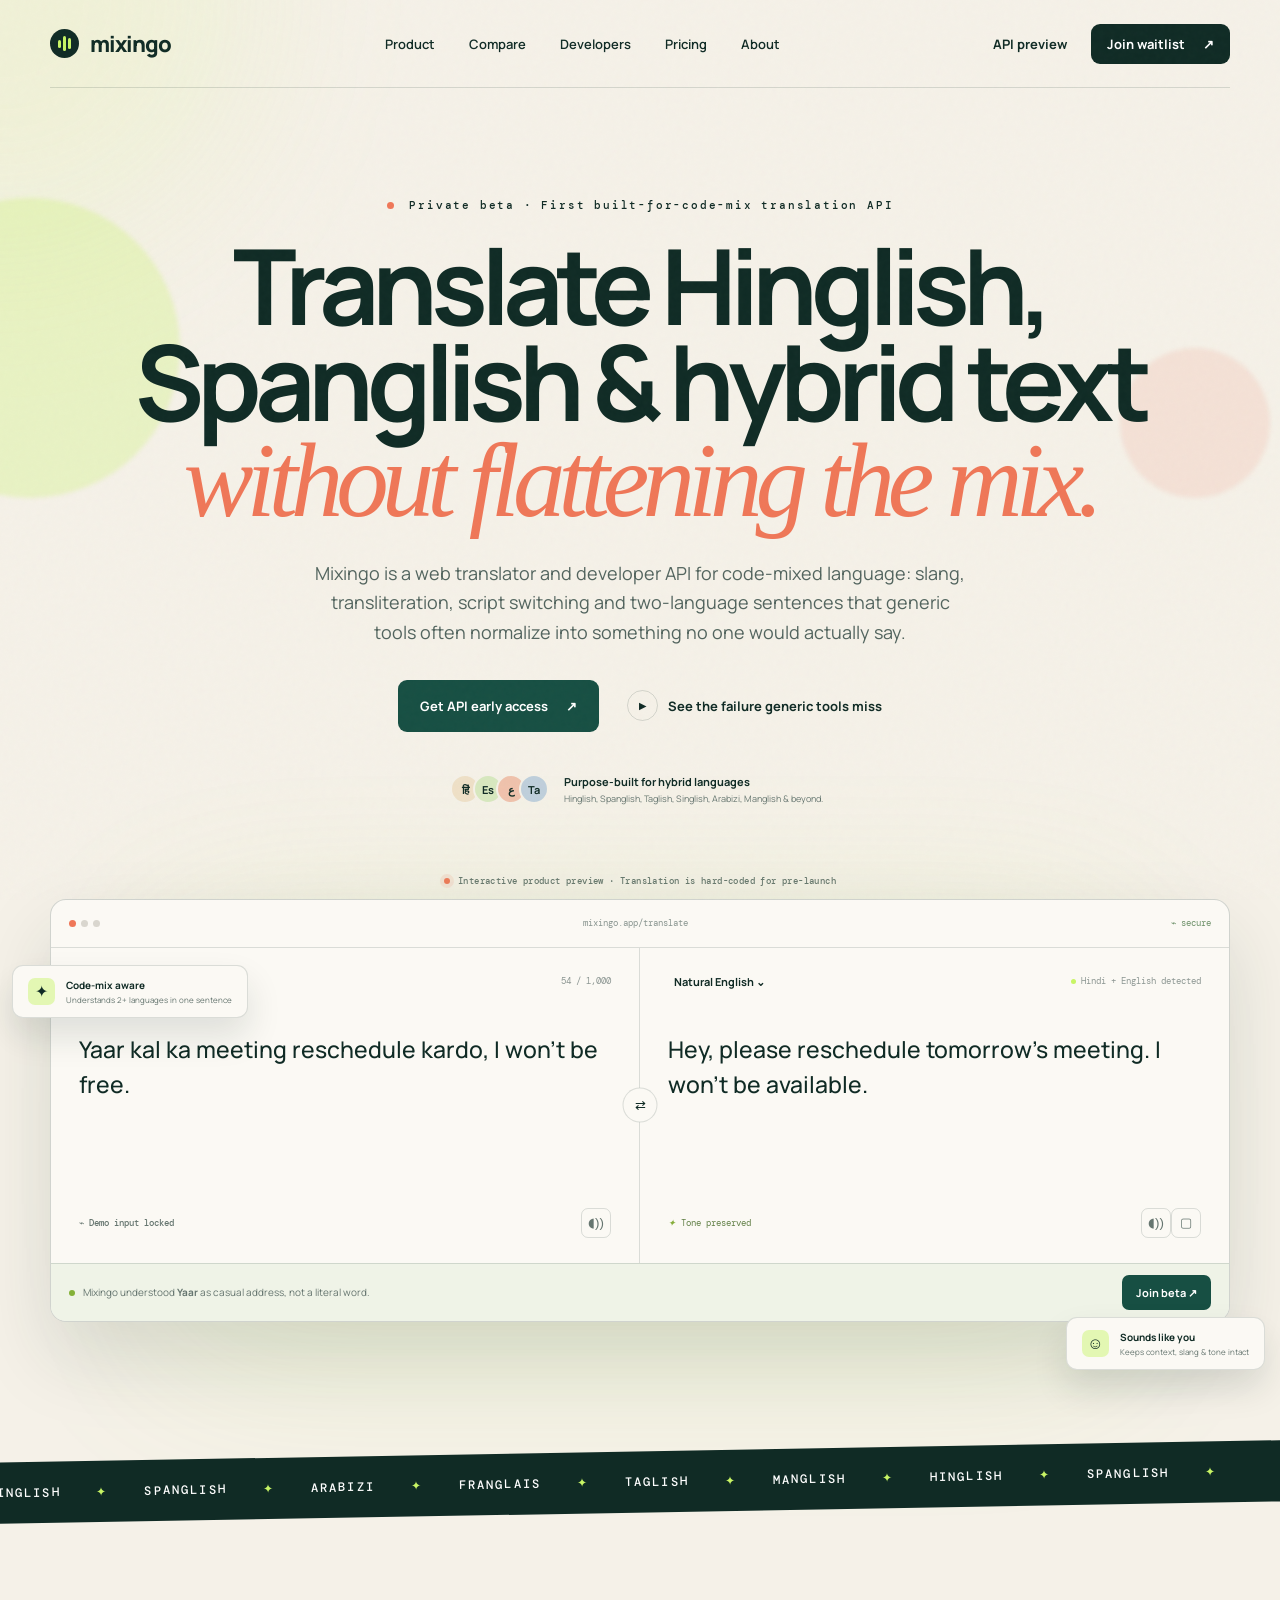
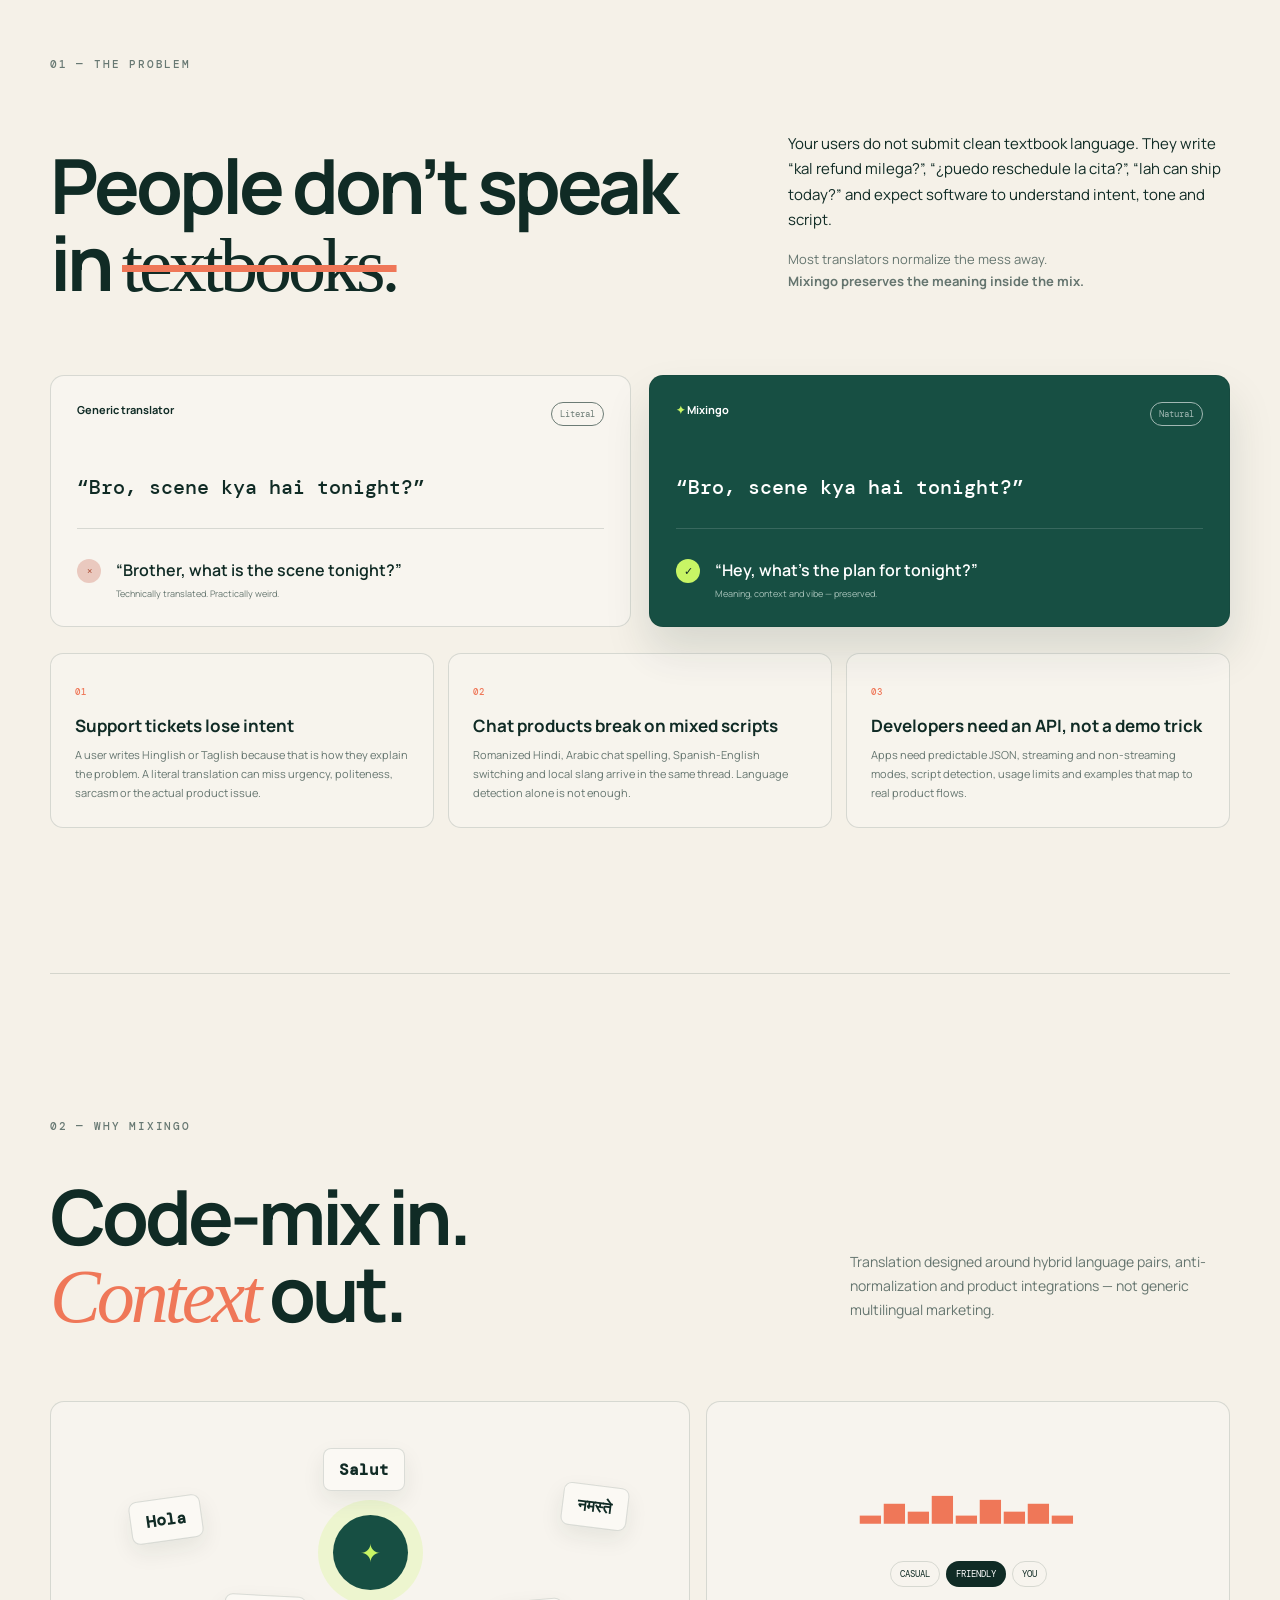
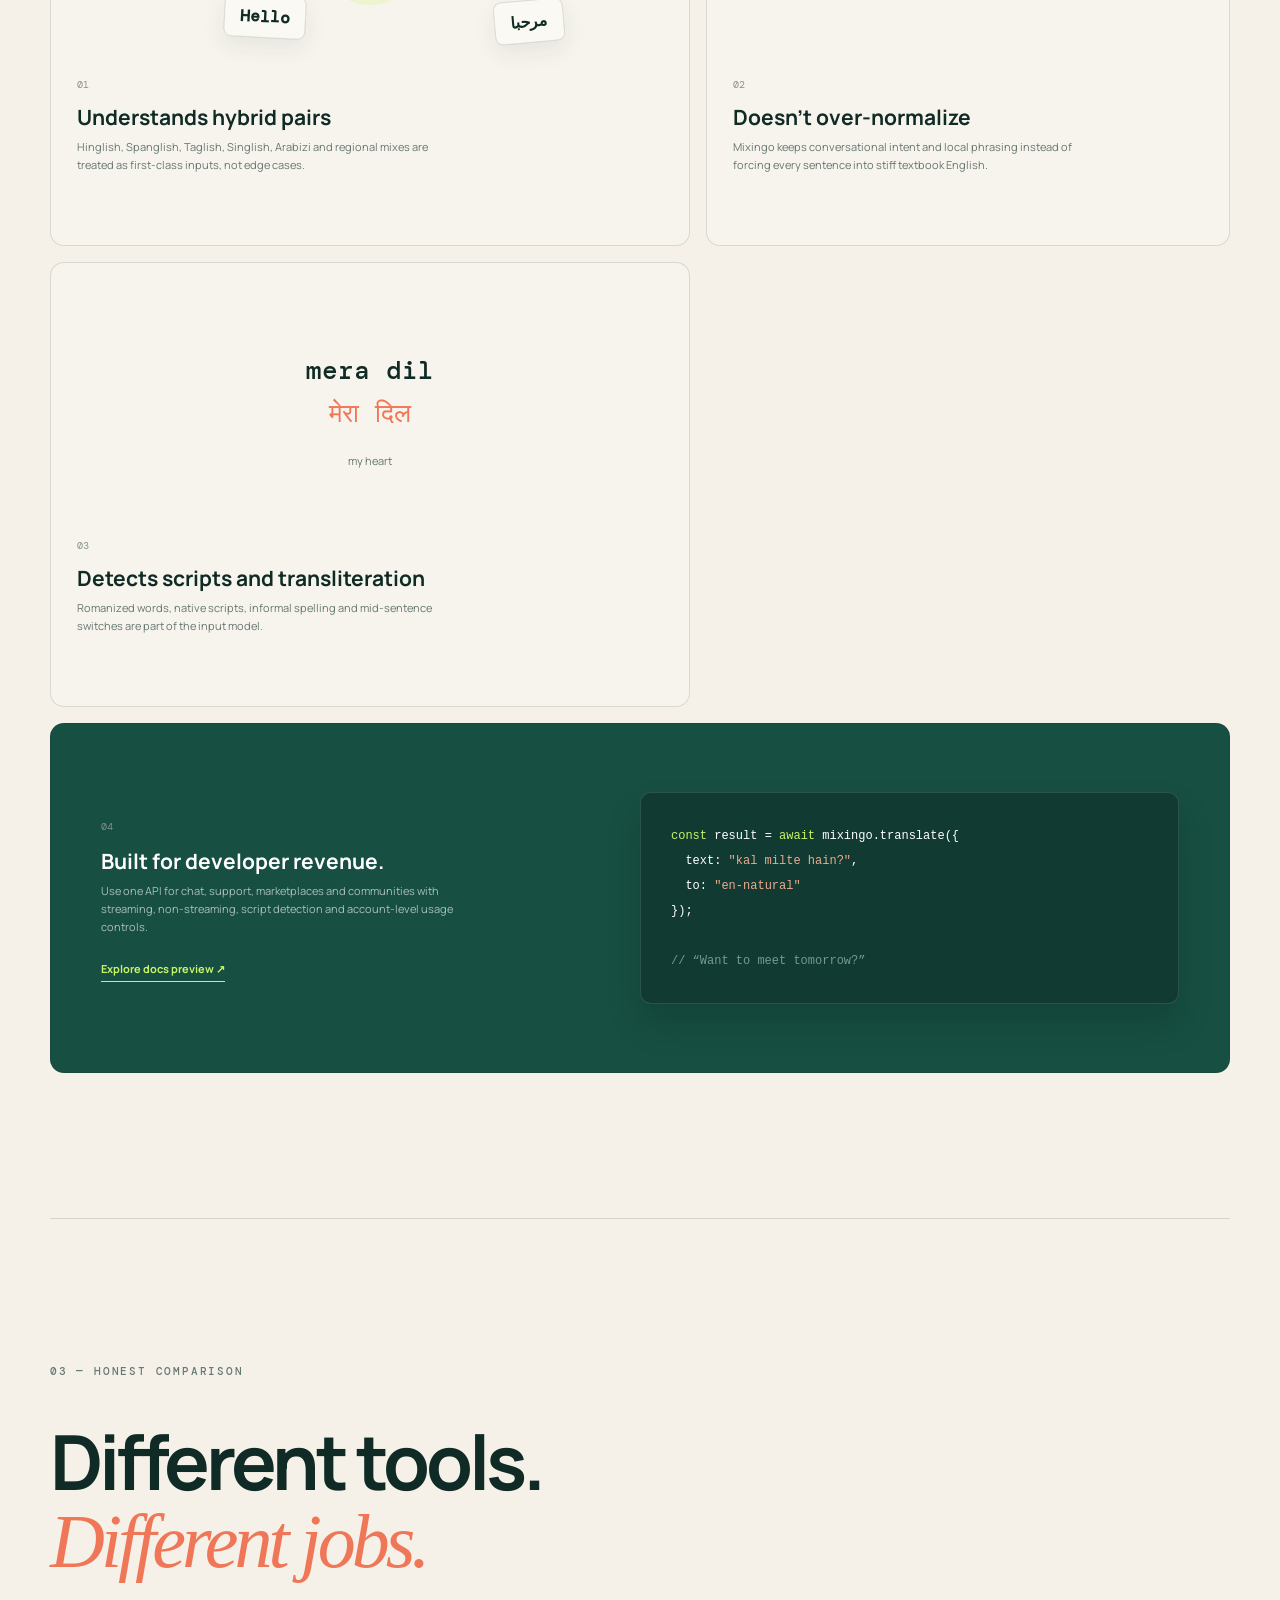
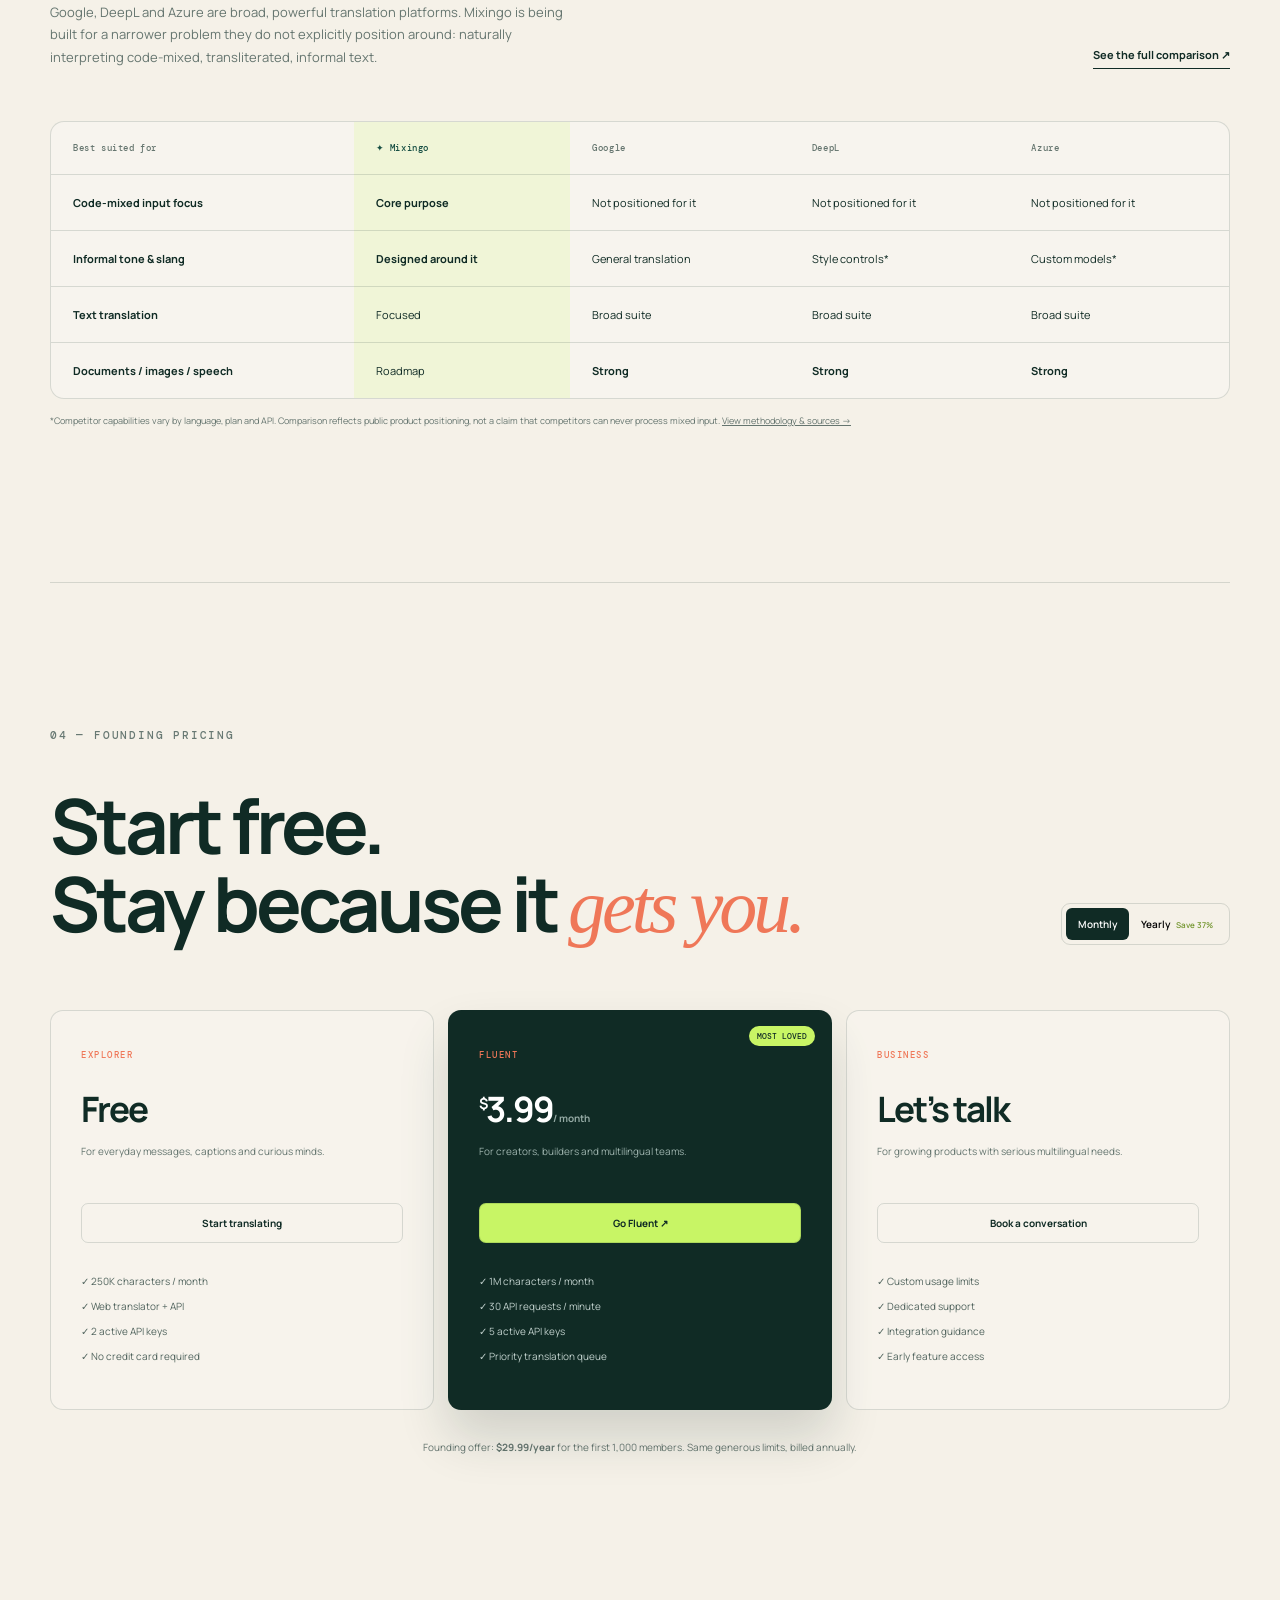
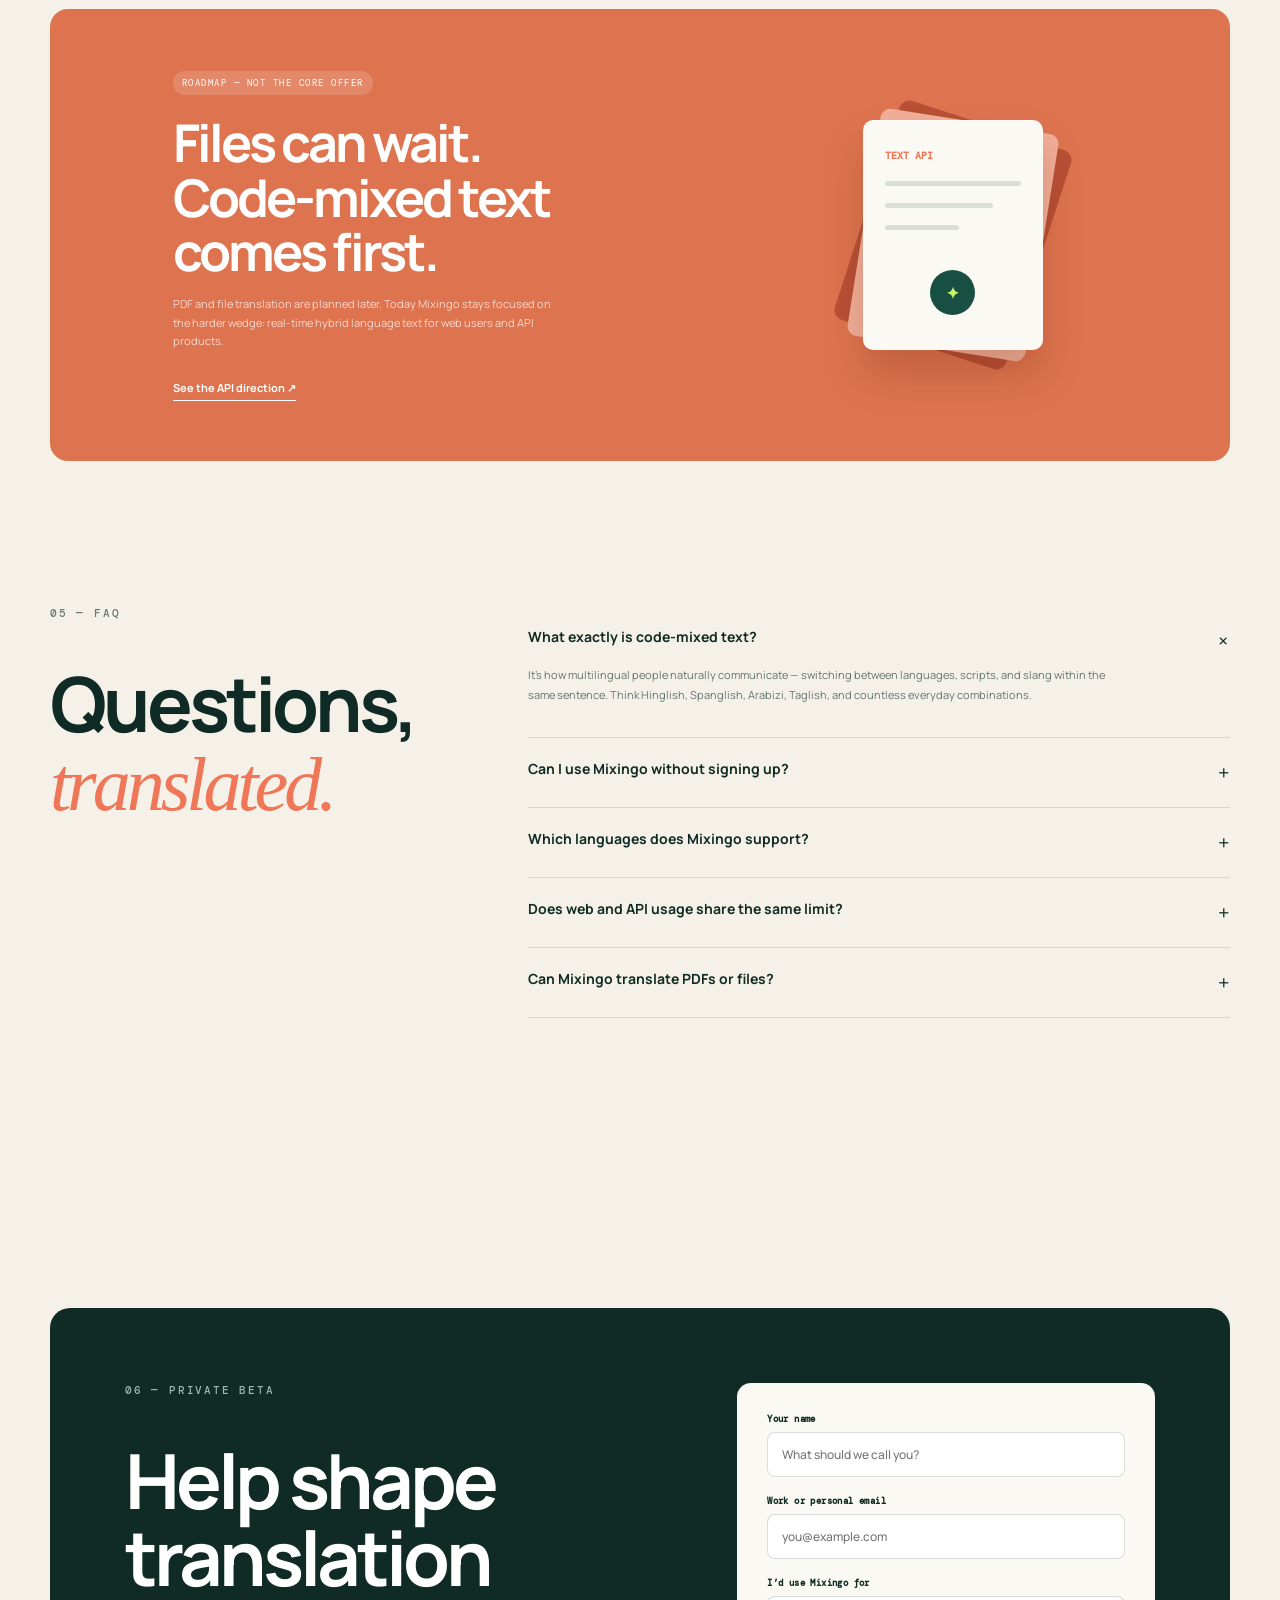
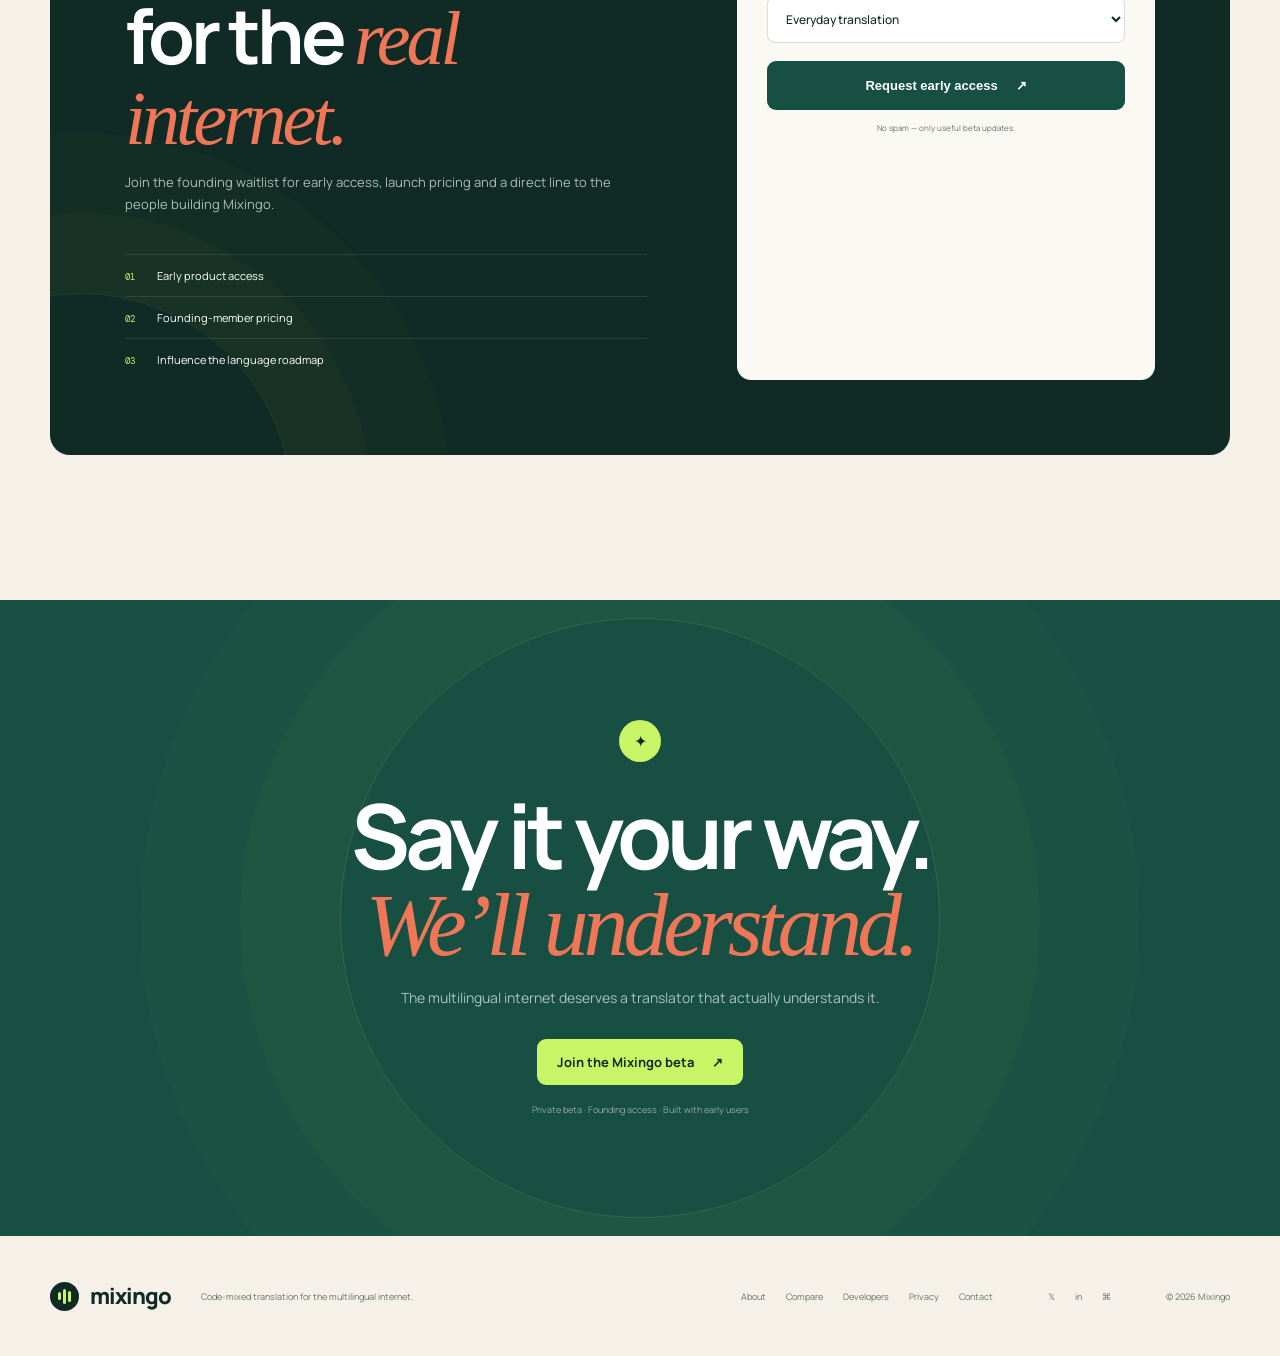
==== index.html @ bfab4e80 "feat: mobile responsive overhaul, working waitlist form with rich metadata collection" ====
<!doctype html>
<html lang="en">

<head>
  <meta charset="UTF-8" />
  <meta name="viewport" content="width=device-width, initial-scale=1.0" />
  <meta name="description"
    content="Mixingo is a code-mixed translation API and web translator for Hinglish, Spanglish, Taglish, Arabizi, Singlish and other hybrid language text." />
  <title>Mixingo — Code-mixed translation API for hybrid languages</title>
  <link rel="preconnect" href="https://fonts.googleapis.com">
  <link rel="preconnect" href="https://fonts.gstatic.com" crossorigin>
  <link
    href="https://fonts.googleapis.com/css2?family=DM+Mono:wght@400;500&family=Manrope:wght@400;500;600;700;800&display=swap"
    rel="stylesheet">
  <link rel="stylesheet" href="/src/style.css" />
</head>

<body>
  <div class="noise"></div>
  <div class="cursor-glow"></div>
  <nav class="nav shell">
    <a class="brand" href="#"><span class="brand-mark"><i></i><i></i><i></i></span>mixingo</a>
    <div class="nav-links" id="navLinks"><a href="#product">Product</a><a href="compare.html">Compare</a><a
        href="developers.html">Developers</a><a href="#pricing">Pricing</a><a href="about.html">About</a></div>
    <div class="nav-actions"><a class="text-link" href="developers.html">API preview</a><a class="button small"
        href="#waitlist">Join waitlist <span>↗</span></a></div>
    <button class="menu" aria-label="Open navigation" aria-expanded="false"
      aria-controls="mobileNav"><span></span><span></span></button>
    <div class="mobile-nav" id="mobileNav"><a href="#product">Product</a><a href="compare.html">Compare</a><a
        href="developers.html">Developers</a><a href="#pricing">Pricing</a><a href="about.html">About</a><a
        href="privacy.html">Privacy</a><a class="button" href="#waitlist">Join the waitlist ↗</a></div>
  </nav>

  <main>
    <section class="hero shell">
      <div class="orb orb-one"></div>
      <div class="orb orb-two"></div>
      <div class="eyebrow reveal"><span></span> Private beta · First built-for-code-mix translation API</div>
      <h1 class="reveal delay-1">Translate Hinglish, Spanglish & hybrid text<br><em>without flattening the mix.</em>
      </h1>
      <p class="hero-copy reveal delay-2">Mixingo is a web translator and developer API for code-mixed language: slang,
        transliteration, script switching and two-language sentences that generic tools often normalize into something
        no one would actually say.</p>
      <div class="hero-actions reveal delay-3"><a class="button primary" href="#waitlist">Get API early access
          <span>↗</span></a><a class="watch" href="#product"><b>▶</b> See the failure generic tools miss</a></div>
      <div class="proof reveal delay-3">
        <div class="avatars"><span>हिं</span><span>Es</span><span>ع</span><span>Ta</span></div>
        <div><strong>Purpose-built for hybrid languages</strong><small>Hinglish, Spanglish, Taglish, Singlish, Arabizi,
            Manglish & beyond.</small></div>
      </div>
    </section>

    <section class="demo-wrap shell" id="demo">
      <div class="demo-glow"></div>
      <div class="demo-status"><span></span> Interactive product preview · Translation is hard-coded for pre-launch
      </div>
      <div class="translator-card reveal">
        <div class="window-bar">
          <div class="dots"><i></i><i></i><i></i></div><span>mixingo.app/translate</span>
          <div class="secure">⌁ secure</div>
        </div>
        <div class="translator">
          <div class="input-panel">
            <div class="select-row"><button>Auto-detect <span>⌄</span></button><span class="char-count">54 /
                1,000</span></div>
            <textarea id="source" maxlength="1000" spellcheck="false" readonly
              aria-label="Demo source text">Yaar kal ka meeting reschedule kardo, I won't be free.</textarea>
            <div class="input-foot"><span class="demo-lock">⌁ Demo input locked</span><button class="icon-btn"
                aria-label="Listen to demo" disabled>◖))</button></div>
          </div>
          <button class="swap" aria-label="Language direction shown for demo" disabled>⇄</button>
          <div class="output-panel">
            <div class="select-row"><button>Natural English <span>⌄</span></button><span class="detected"><i></i> Hindi
                + English detected</span></div>
            <div class="result" id="result">Hey, please reschedule tomorrow’s meeting. I won’t be available.</div>
            <div class="output-foot"><span><i class="spark">✦</i> Tone preserved</span>
              <div><button class="icon-btn">◖))</button><button class="icon-btn" id="copy">▢</button></div>
            </div>
          </div>
        </div>
        <div class="demo-footer"><span><i></i> Mixingo understood <b>Yaar</b> as casual address, not a literal
            word.</span><a href="#waitlist" class="demo-join">Join beta <span>↗</span></a></div>
      </div>
      <div class="floating-note note-one"><span>✦</span>
        <div><b>Code-mix aware</b><small>Understands 2+ languages in one sentence</small></div>
      </div>
      <div class="floating-note note-two"><span>☺</span>
        <div><b>Sounds like you</b><small>Keeps context, slang & tone intact</small></div>
      </div>
    </section>

    <section class="marquee">
      <div>HINGLISH <span>✦</span> SPANGLISH <span>✦</span> ARABIZI <span>✦</span> FRANGLAIS <span>✦</span> TAGLISH
        <span>✦</span> MANGLISH <span>✦</span> HINGLISH <span>✦</span> SPANGLISH <span>✦</span>
      </div>
    </section>

    <section class="problem shell" id="product">
      <div class="section-label">01 — THE PROBLEM</div>
      <div class="problem-grid">
        <h2>People don’t speak<br>in <span>textbooks.</span></h2>
        <div>
          <p>Your users do not submit clean textbook language. They write “kal refund milega?”, “¿puedo reschedule la
            cita?”, “lah can ship today?” and expect software to understand intent, tone and script.</p>
          <p class="muted">Most translators normalize the mess away.<br><strong>Mixingo preserves the meaning inside the
              mix.</strong></p>
        </div>
      </div>
      <div class="compare-grid">
        <article class="compare old">
          <div class="compare-head"><span>Generic translator</span><i>Literal</i></div>
          <p class="prompt">“Bro, scene kya hai tonight?”</p>
          <div class="bad-output"><span>×</span>
            <p>“Brother, what is the scene tonight?”<small>Technically translated. Practically weird.</small></p>
          </div>
        </article>
        <article class="compare new">
          <div class="compare-head"><span><b>✦</b> Mixingo</span><i>Natural</i></div>
          <p class="prompt">“Bro, scene kya hai tonight?”</p>
          <div class="good-output"><span>✓</span>
            <p>“Hey, what’s the plan for tonight?”<small>Meaning, context and vibe — preserved.</small></p>
          </div>
        </article>
      </div>
      <div class="pain-grid">
        <article><span>01</span>
          <h3>Support tickets lose intent</h3>
          <p>A user writes Hinglish or Taglish because that is how they explain the problem. A literal translation can
            miss urgency, politeness, sarcasm or the actual product issue.</p>
        </article>
        <article><span>02</span>
          <h3>Chat products break on mixed scripts</h3>
          <p>Romanized Hindi, Arabic chat spelling, Spanish-English switching and local slang arrive in the same thread.
            Language detection alone is not enough.</p>
        </article>
        <article><span>03</span>
          <h3>Developers need an API, not a demo trick</h3>
          <p>Apps need predictable JSON, streaming and non-streaming modes, script detection, usage limits and examples
            that map to real product flows.</p>
        </article>
      </div>
    </section>

    <section class="features shell">
      <div class="section-label">02 — WHY MIXINGO</div>
      <div class="section-title">
        <h2>Code-mix in.<br><em>Context</em> out.</h2>
        <p>Translation designed around hybrid language pairs, anti-normalization and product integrations — not generic
          multilingual marketing.</p>
      </div>
      <div class="feature-grid">
        <article class="feature feature-large">
          <div class="feature-visual language-cloud">
            <span>Hola</span><span>नमस्ते</span><span>Hello</span><span>مرحبا</span><span>Salut</span>
            <div>✦</div>
          </div><span class="num">01</span>
          <h3>Understands hybrid pairs</h3>
          <p>Hinglish, Spanglish, Taglish, Singlish, Arabizi and regional mixes are treated as first-class inputs, not
            edge cases.</p>
        </article>
        <article class="feature">
          <div class="feature-visual tone">
            <div class="wave">▂▅▃▇▂▆▃▅▂</div><span>CASUAL</span><span>FRIENDLY</span><span>YOU</span>
          </div><span class="num">02</span>
          <h3>Doesn’t over-normalize</h3>
          <p>Mixingo keeps conversational intent and local phrasing instead of forcing every sentence into stiff
            textbook English.</p>
        </article>
        <article class="feature">
          <div class="feature-visual script">
            <div>mera dil<br><span>मेरा दिल</span><br><b>my heart</b></div>
          </div><span class="num">03</span>
          <h3>Detects scripts and transliteration</h3>
          <p>Romanized words, native scripts, informal spelling and mid-sentence switches are part of the input model.
          </p>
        </article>
        <article class="feature feature-wide" id="developers">
          <div><span class="num">04</span>
            <h3>Built for developer revenue.</h3>
            <p>Use one API for chat, support, marketplaces and communities with streaming, non-streaming, script
              detection and account-level usage controls.</p><a href="developers.html">Explore docs preview
              <span>↗</span></a>
          </div>
          <pre><code><span>const</span> result = <span>await</span> mixingo.translate({
  text: <i>"kal milte hain?"</i>,
  to: <i>"en-natural"</i>
});

<span class="comment">// “Want to meet tomorrow?”</span></code></pre>
        </article>
      </div>
    </section>

    <section class="comparison shell" id="comparison">
      <div class="section-label">03 — HONEST COMPARISON</div>
      <div class="compare-intro">
        <div>
          <h2>Different tools.<br><em>Different jobs.</em></h2>
          <p>Google, DeepL and Azure are broad, powerful translation platforms. Mixingo is being built for a narrower
            problem they do not explicitly position around: naturally interpreting code-mixed, transliterated, informal
            text.</p>
        </div><a class="text-arrow" href="compare.html">See the full comparison <span>↗</span></a>
      </div>
      <div class="comparison-table" role="region" aria-label="Translation product comparison" tabindex="0">
        <table>
          <thead>
            <tr>
              <th>Best suited for</th>
              <th class="mixingo-col">✦ Mixingo</th>
              <th>Google</th>
              <th>DeepL</th>
              <th>Azure</th>
            </tr>
          </thead>
          <tbody>
            <tr>
              <td>Code-mixed input focus</td>
              <td class="mixingo-col"><b>Core purpose</b></td>
              <td>Not positioned for it</td>
              <td>Not positioned for it</td>
              <td>Not positioned for it</td>
            </tr>
            <tr>
              <td>Informal tone & slang</td>
              <td class="mixingo-col"><b>Designed around it</b></td>
              <td>General translation</td>
              <td>Style controls*</td>
              <td>Custom models*</td>
            </tr>
            <tr>
              <td>Text translation</td>
              <td class="mixingo-col">Focused</td>
              <td>Broad suite</td>
              <td>Broad suite</td>
              <td>Broad suite</td>
            </tr>
            <tr>
              <td>Documents / images / speech</td>
              <td class="mixingo-col">Roadmap</td>
              <td><b>Strong</b></td>
              <td><b>Strong</b></td>
              <td><b>Strong</b></td>
            </tr>
          </tbody>
        </table>
      </div>
      <p class="comparison-note">*Competitor capabilities vary by language, plan and API. Comparison reflects public
        product positioning, not a claim that competitors can never process mixed input. <a
          href="compare.html#sources">View methodology & sources →</a></p>
    </section>

    <section class="pricing shell" id="pricing">
      <div class="section-label">04 — FOUNDING PRICING</div>
      <div class="pricing-title">
        <h2>Start free.<br>Stay because it <em>gets you.</em></h2>
        <div class="toggle"><button class="active">Monthly</button><button>Yearly <span>Save 37%</span></button></div>
      </div>
      <div class="plans">
        <article><span class="plan-name">EXPLORER</span>
          <h3>Free</h3>
          <p>For everyday messages, captions and curious minds.</p><a class="plan-button" href="#demo">Start
            translating</a>
          <ul>
            <li>✓ 250K characters / month</li>
            <li>✓ Web translator + API</li>
            <li>✓ 2 active API keys</li>
            <li>✓ No credit card required</li>
          </ul>
        </article>
        <article class="popular">
          <div class="popular-tag">MOST LOVED</div><span class="plan-name">FLUENT</span>
          <h3><sup>$</sup>3.99<small>/ month</small></h3>
          <p>For creators, builders and multilingual teams.</p><a class="plan-button filled" href="#">Go Fluent
            <span>↗</span></a>
          <ul>
            <li>✓ 1M characters / month</li>
            <li>✓ 30 API requests / minute</li>
            <li>✓ 5 active API keys</li>
            <li>✓ Priority translation queue</li>
          </ul>
        </article>
        <article class="custom"><span class="plan-name">BUSINESS</span>
          <h3>Let’s talk</h3>
          <p>For growing products with serious multilingual needs.</p><a class="plan-button"
            href="mailto:hello@mixingo.app">Book a conversation</a>
          <ul>
            <li>✓ Custom usage limits</li>
            <li>✓ Dedicated support</li>
            <li>✓ Integration guidance</li>
            <li>✓ Early feature access</li>
          </ul>
        </article>
      </div>
      <p class="annual-note">Founding offer: <strong>$29.99/year</strong> for the first 1,000 members. Same generous
        limits, billed annually.</p>
    </section>

    <section class="soon shell">
      <div class="soon-copy"><span>ROADMAP — NOT THE CORE OFFER</span>
        <h2>Files can wait.<br>Code-mixed text comes first.</h2>
        <p>PDF and file translation are planned later. Today Mixingo stays focused on the harder wedge: real-time hybrid
          language text for web users and API products.</p><a href="developers.html">See the API direction
          <span>↗</span></a>
      </div>
      <div class="file-stack">
        <div class="file f3"></div>
        <div class="file f2"></div>
        <div class="file f1"><span>TEXT API</span><i></i><i></i><i></i><b>✦</b></div>
      </div>
    </section>

    <section class="faq shell" id="faq">
      <div>
        <div class="section-label">05 — FAQ</div>
        <h2>Questions,<br><em>translated.</em></h2>
      </div>
      <div class="accordion">
        <details open>
          <summary>What exactly is code-mixed text?<span>+</span></summary>
          <p>It’s how multilingual people naturally communicate — switching between languages, scripts, and slang within
            the same sentence. Think Hinglish, Spanglish, Arabizi, Taglish, and countless everyday combinations.</p>
        </details>
        <details>
          <summary>Can I use Mixingo without signing up?<span>+</span></summary>
          <p>Yes. Anonymous visitors can translate up to 1,000 characters at a time, with no account or credit card
            needed.</p>
        </details>
        <details>
          <summary>Which languages does Mixingo support?<span>+</span></summary>
          <p>Mixingo is designed for widely spoken languages and their most common mixed-language combinations. Coverage
            continues to expand based on real usage.</p>
        </details>
        <details>
          <summary>Does web and API usage share the same limit?<span>+</span></summary>
          <p>Yes. Signed-in accounts use one clear, unified character allowance across both web and API translation.</p>
        </details>
        <details>
          <summary>Can Mixingo translate PDFs or files?<span>+</span></summary>
          <p>Not yet. Mixingo is focused on fast, excellent text translation today. File translation is on the roadmap.
          </p>
        </details>
      </div>
    </section>

    <section class="waitlist shell" id="waitlist">
      <div class="waitlist-copy">
        <div class="section-label">06 — PRIVATE BETA</div>
        <h2>Help shape translation<br>for the <em>real internet.</em></h2>
        <p>Join the founding waitlist for early access, launch pricing and a direct line to the people building Mixingo.
        </p>
        <ul>
          <li><span>01</span> Early product access</li>
          <li><span>02</span> Founding-member pricing</li>
          <li><span>03</span> Influence the language roadmap</li>
        </ul>
      </div>
      <form class="waitlist-form" id="waitlistForm"
        data-script-url="https://script.google.com/macros/s/AKfycby3CyzHJWq0PyhKb_dm24gnSlq2RLd0tFr80dRqdGoI2FJj0FVzA5kS11W_5kqE9vlkKQ/exec">
        <div class="form-success" role="status"><b>You’re on the list.</b><span>We’ll be in touch before the private
            beta opens.</span></div><label for="name">Your name</label><input id="name" name="name" autocomplete="name"
          placeholder="What should we call you?" required><label for="email">Work or personal email</label><input
          id="email" name="email" type="email" autocomplete="email" placeholder="you@example.com" required><label
          for="usecase">I’d use Mixingo for</label><select id="usecase" name="usecase">
          <option>Everyday translation</option>
          <option>Studying & learning</option>
          <option>Content & communities</option>
          <option>My app or API</option>
          <option>Customer support</option>
        </select><button class="button primary" type="submit">Request early access <span>↗</span></button>
        <small>No spam — only useful beta updates.</small>
      </form>
    </section>

    <section class="final-cta">
      <div class="cta-orb"></div>
      <div class="shell"><span class="mini-mark">✦</span>
        <h2>Say it your way.<br><em>We’ll understand.</em></h2>
        <p>The multilingual internet deserves a translator that actually understands it.</p><a class="button light"
          href="#waitlist">Join the Mixingo beta <span>↗</span></a><small>Private beta · Founding access · Built with
          early users</small>
      </div>
    </section>
  </main>
  <footer class="footer shell"><a class="brand" href="#"><span
        class="brand-mark"><i></i><i></i><i></i></span>mixingo</a>
    <p>Code-mixed translation for the multilingual internet.</p>
    <div><a href="about.html">About</a><a href="compare.html">Compare</a><a href="developers.html">Developers</a><a
        href="privacy.html">Privacy</a><a href="mailto:hello@mixingo.app">Contact</a></div>
    <div class="socials"><a aria-label="Mixingo on X" href="https://x.com/mixingoapp">𝕏</a><a
        aria-label="Mixingo on LinkedIn" href="https://www.linkedin.com/company/mixingo">in</a><a
        aria-label="Mixingo on GitHub" href="https://github.com/mixingo">⌘</a></div><span>© 2026 Mixingo</span>
  </footer>
  <script type="module" src="/src/main.js"></script>
</body>

</html>
---- src/style.css ----
:root {
    --ink: #102b25;
    --cream: #f5f1e8;
    --paper: #fbf9f4;
    --mint: #c8f565;
    --green: #174f43;
    --orange: #ef7758;
    --line: rgba(16, 43, 37, .14);
    --muted: #65756f
}

* {
    box-sizing: border-box
}

html {
    scroll-behavior: smooth;
    max-width: 100vw;
    overflow-x: hidden
}

body {
    margin: 0;
    background: var(--cream);
    color: var(--ink);
    font-family: Manrope, sans-serif;
    overflow-x: hidden;
    max-width: 100vw
}

.shell {
    width: min(1180px, calc(100% - 48px));
    margin: auto
}

.noise {
    position: fixed;
    inset: 0;
    pointer-events: none;
    opacity: .035;
    z-index: 99;
    background-image: url("data:image/svg+xml,%3Csvg viewBox='0 0 180 180' xmlns='http://www.w3.org/2000/svg'%3E%3Cfilter id='n'%3E%3CfeTurbulence type='fractalNoise' baseFrequency='.9' numOctaves='4' stitchTiles='stitch'/%3E%3C/filter%3E%3Crect width='100%25' height='100%25' filter='url(%23n)' opacity='.7'/%3E%3C/svg%3E")
}

.cursor-glow {
    position: fixed;
    width: 500px;
    height: 500px;
    border-radius: 50%;
    background: rgba(200, 245, 101, .12);
    filter: blur(80px);
    pointer-events: none;
    z-index: -1;
    transform: translate(-50%, -50%)
}

a {
    text-decoration: none;
    color: inherit
}

.nav {
    height: 88px;
    display: flex;
    align-items: center;
    justify-content: space-between;
    position: relative;
    z-index: 10;
    border-bottom: 1px solid var(--line)
}

.brand {
    font-size: 22px;
    font-weight: 800;
    display: flex;
    align-items: center;
    gap: 11px;
    letter-spacing: -1px
}

.brand-mark {
    width: 29px;
    height: 29px;
    background: var(--ink);
    border-radius: 50%;
    display: flex;
    align-items: center;
    justify-content: center;
    gap: 2px
}

.brand-mark i {
    display: block;
    width: 3px;
    background: var(--mint);
    border-radius: 3px
}

.brand-mark i:nth-child(1) {
    height: 8px
}

.brand-mark i:nth-child(2) {
    height: 15px
}

.brand-mark i:nth-child(3) {
    height: 11px
}

.nav-links {
    display: flex;
    gap: 34px;
    font-size: 13px;
    font-weight: 600
}

.nav-links a,
.text-link {
    transition: .2s opacity
}

.nav-links a:hover,
.text-link:hover {
    opacity: .55
}

.nav-actions {
    display: flex;
    align-items: center;
    gap: 24px;
    font-size: 13px;
    font-weight: 700
}

.button {
    background: var(--ink);
    color: white;
    padding: 14px 20px;
    border-radius: 9px;
    display: inline-flex;
    gap: 18px;
    align-items: center;
    font-weight: 700;
    font-size: 13px;
    transition: .25s transform, .25s box-shadow
}

.button:hover {
    transform: translateY(-2px);
    box-shadow: 0 12px 25px rgba(16, 43, 37, .16)
}

.button.small {
    padding: 11px 16px
}

.menu {
    display: none;
    background: 0;
    border: 0;
    font-size: 22px
}

.hero {
    text-align: center;
    padding: 110px 0 70px;
    position: relative
}

.eyebrow,
.section-label {
    font-family: 'DM Mono';
    font-size: 11px;
    letter-spacing: 1.8px;
    font-weight: 500
}

.eyebrow span {
    display: inline-block;
    width: 7px;
    height: 7px;
    background: var(--orange);
    border-radius: 50%;
    margin-right: 7px
}

.hero h1 {
    font-size: clamp(64px, 8.2vw, 112px);
    line-height: .91;
    letter-spacing: -7px;
    margin: 25px 0 30px;
    font-weight: 700
}

.hero h1 em,
.section-title em,
.pricing-title em,
.faq h2 em,
.final-cta em {
    font-family: Georgia, serif;
    font-weight: 400;
    color: var(--orange)
}

.hero-copy {
    font-size: 18px;
    line-height: 1.65;
    color: #52645e;
    max-width: 660px;
    margin: 0 auto 32px
}

.hero-actions {
    display: flex;
    justify-content: center;
    align-items: center;
    gap: 28px
}

.button.primary {
    background: var(--green);
    padding: 17px 22px
}

.watch {
    font-size: 13px;
    font-weight: 700;
    display: flex;
    align-items: center;
    gap: 10px
}

.watch b {
    display: grid;
    place-items: center;
    width: 31px;
    height: 31px;
    border: 1px solid var(--line);
    border-radius: 50%;
    font-size: 9px
}

.proof {
    display: flex;
    justify-content: center;
    align-items: center;
    margin-top: 42px;
    text-align: left;
    gap: 15px
}

.avatars {
    display: flex
}

.avatars span {
    width: 30px;
    height: 30px;
    border-radius: 50%;
    border: 2px solid var(--cream);
    margin-left: -7px;
    display: grid;
    place-items: center;
    background: #efe0c8;
    font-size: 11px;
    font-weight: 700
}

.avatars span:nth-child(2) {
    background: #d8e8c0
}

.avatars span:nth-child(3) {
    background: #f0c2ad
}

.avatars span:nth-child(4) {
    background: #bfcfdc
}

.proof strong,
.proof small {
    display: block
}

.proof strong {
    font-size: 11px
}

.proof small {
    font-size: 9px;
    color: var(--muted);
    margin-top: 3px
}

.orb {
    position: absolute;
    border-radius: 50%;
    filter: blur(2px);
    z-index: -1
}

.orb-one {
    width: 300px;
    height: 300px;
    background: rgba(200, 245, 101, .27);
    left: -170px;
    top: 110px
}

.orb-two {
    width: 150px;
    height: 150px;
    background: rgba(239, 119, 88, .12);
    right: -40px;
    top: 260px
}

.demo-wrap {
    position: relative;
    padding: 0 0 130px
}

.demo-glow {
    position: absolute;
    width: 80%;
    height: 70%;
    left: 10%;
    top: 12%;
    background: #b5e763;
    filter: blur(90px);
    opacity: .18
}

.translator-card {
    position: relative;
    background: var(--paper);
    border: 1px solid rgba(16, 43, 37, .18);
    border-radius: 16px;
    box-shadow: 0 35px 80px rgba(20, 45, 38, .13);
    overflow: hidden;
    z-index: 1
}

.window-bar {
    height: 48px;
    border-bottom: 1px solid var(--line);
    display: flex;
    align-items: center;
    justify-content: space-between;
    padding: 0 18px;
    font-family: 'DM Mono';
    font-size: 9px;
    color: #88948f
}

.dots {
    display: flex;
    gap: 5px
}

.dots i {
    width: 7px;
    height: 7px;
    border-radius: 50%;
    background: #d9d6ce
}

.dots i:first-child {
    background: var(--orange)
}

.secure {
    color: #6b8f67
}

.translator {
    display: grid;
    grid-template-columns: 1fr 1fr;
    min-height: 315px;
    position: relative
}

.input-panel,
.output-panel {
    padding: 25px 28px;
    display: flex;
    flex-direction: column
}

.input-panel {
    border-right: 1px solid var(--line)
}

.select-row {
    display: flex;
    justify-content: space-between;
    align-items: center
}

.select-row button {
    border: 0;
    background: 0;
    font: 700 11px Manrope;
    color: var(--ink)
}

.char-count,
.detected {
    font: 9px 'DM Mono';
    color: #8c9692
}

.detected i {
    display: inline-block;
    width: 5px;
    height: 5px;
    background: var(--mint);
    border-radius: 50%
}

textarea {
    resize: none;
    flex: 1;
    border: 0;
    outline: 0;
    background: transparent;
    font: 500 23px/1.55 Manrope;
    color: var(--ink);
    padding: 42px 0 10px
}

.input-foot,
.output-foot {
    display: flex;
    justify-content: space-between;
    align-items: center
}

.icon-btn {
    width: 30px;
    height: 30px;
    background: transparent;
    border: 1px solid var(--line);
    border-radius: 7px;
    color: var(--muted)
}

.input-foot .icon-btn+button {
    margin-left: 6px
}

.swap {
    position: absolute;
    left: 50%;
    top: 50%;
    transform: translate(-50%, -50%);
    width: 35px;
    height: 35px;
    border-radius: 50%;
    border: 1px solid var(--line);
    background: var(--paper);
    z-index: 2;
    color: var(--ink)
}

.result {
    flex: 1;
    font: 500 23px/1.55 Manrope;
    padding: 42px 0 10px
}

.output-foot>span {
    font: 9px 'DM Mono';
    color: #628047
}

.spark {
    color: #85ad3a
}

.demo-footer {
    height: 58px;
    background: #eff3e7;
    border-top: 1px solid var(--line);
    display: flex;
    align-items: center;
    justify-content: space-between;
    padding: 0 18px;
    font-size: 10px;
    color: #65756f
}

.demo-footer>span>i {
    display: inline-block;
    width: 6px;
    height: 6px;
    border-radius: 50%;
    background: #84b138;
    margin-right: 6px
}

.demo-footer button {
    border: 0;
    background: var(--green);
    color: white;
    padding: 10px 14px;
    border-radius: 7px;
    font: 700 11px Manrope
}

.demo-footer kbd {
    opacity: .6;
    margin-left: 12px
}

.floating-note {
    position: absolute;
    z-index: 3;
    background: var(--paper);
    border: 1px solid var(--line);
    box-shadow: 0 18px 35px rgba(16, 43, 37, .12);
    border-radius: 11px;
    padding: 12px 15px;
    display: flex;
    align-items: center;
    gap: 11px;
    animation: float 4s ease-in-out infinite
}

.floating-note>span {
    width: 27px;
    height: 27px;
    border-radius: 7px;
    background: #e3f7b3;
    display: grid;
    place-items: center
}

.floating-note b,
.floating-note small {
    display: block
}

.floating-note b {
    font-size: 10px
}

.floating-note small {
    font-size: 8px;
    color: var(--muted);
    margin-top: 2px
}

.note-one {
    left: -38px;
    top: 90px
}

.note-two {
    right: -35px;
    bottom: 82px;
    animation-delay: -2s
}

@keyframes float {
    50% {
        transform: translateY(-8px)
    }
}

.marquee {
    overflow: hidden;
    background: var(--ink);
    color: white;
    height: 60px;
    display: flex;
    align-items: center;
    transform: rotate(-1deg) scale(1.02)
}

.marquee div {
    white-space: nowrap;
    font: 500 12px 'DM Mono';
    letter-spacing: 2px;
    animation: marquee 22s linear infinite
}

.marquee span {
    color: var(--mint);
    margin: 0 26px
}

@keyframes marquee {
    to {
        transform: translateX(-50%)
    }
}

.problem,
.features,
.pricing,
.faq {
    padding: 145px 0
}

.section-label {
    color: #687973;
    margin-bottom: 45px
}

.problem-grid {
    display: grid;
    grid-template-columns: 1.25fr .75fr;
    align-items: end;
    margin-bottom: 70px
}

.problem h2,
.section-title h2,
.pricing-title h2,
.faq h2 {
    font-size: clamp(46px, 6vw, 76px);
    line-height: 1.02;
    letter-spacing: -4px;
    margin: 0
}

.problem h2 span {
    text-decoration: line-through;
    text-decoration-color: var(--orange);
    font-family: Georgia, serif;
    font-weight: 400
}

.problem-grid>div {
    font-size: 15px;
    line-height: 1.7
}

.problem-grid .muted {
    color: var(--muted);
    font-size: 13px
}

.compare-grid {
    display: grid;
    grid-template-columns: 1fr 1fr;
    gap: 18px
}

.compare {
    border: 1px solid var(--line);
    border-radius: 14px;
    padding: 26px;
    background: rgba(255, 255, 255, .3)
}

.compare.new {
    background: var(--green);
    color: white;
    transform: rotate(1deg);
    box-shadow: 0 25px 45px rgba(16, 43, 37, .13)
}

.compare-head {
    display: flex;
    justify-content: space-between;
    font-size: 11px;
    font-weight: 700
}

.compare-head i {
    font-style: normal;
    font: 9px 'DM Mono';
    border: 1px solid currentColor;
    border-radius: 20px;
    padding: 5px 8px;
    opacity: .6
}

.compare-head b {
    color: var(--mint)
}

.prompt {
    font: 500 20px 'DM Mono';
    padding: 28px 0;
    border-bottom: 1px solid var(--line)
}

.new .prompt {
    border-color: rgba(255, 255, 255, .14)
}

.bad-output,
.good-output {
    display: flex;
    gap: 15px;
    align-items: flex-start;
    padding-top: 10px
}

.bad-output>span,
.good-output>span {
    display: grid;
    place-items: center;
    width: 24px;
    height: 24px;
    border-radius: 50%;
    background: #eac9bf;
    color: #a94a31;
    font-size: 11px;
    flex: none
}

.good-output>span {
    background: var(--mint);
    color: var(--ink)
}

.bad-output p,
.good-output p {
    margin: 0;
    font-size: 16px;
    font-weight: 600
}

.bad-output small,
.good-output small {
    display: block;
    font-size: 9px;
    font-weight: 400;
    color: var(--muted);
    margin-top: 6px
}

.good-output small {
    color: #a7c2b9
}

.features {
    border-top: 1px solid var(--line)
}

.section-title,
.pricing-title {
    display: flex;
    justify-content: space-between;
    align-items: end;
    margin-bottom: 65px
}

.section-title>p {
    max-width: 380px;
    font-size: 14px;
    line-height: 1.7;
    color: var(--muted)
}

.feature-grid {
    display: grid;
    grid-template-columns: 1.1fr .9fr;
    gap: 16px
}

.feature {
    min-height: 445px;
    border: 1px solid var(--line);
    border-radius: 14px;
    padding: 26px;
    background: rgba(255, 255, 255, .25);
    display: flex;
    flex-direction: column;
    transition: .35s transform, .35s box-shadow
}

.feature:hover {
    transform: translateY(-6px);
    box-shadow: 0 25px 45px rgba(16, 43, 37, .1)
}

.feature-visual {
    height: 250px;
    display: grid;
    place-items: center;
    position: relative
}

.num {
    font: 10px 'DM Mono';
    color: #85918d
}

.feature h3 {
    font-size: 21px;
    margin: 12px 0 7px
}

.feature p {
    font-size: 11px;
    color: var(--muted);
    max-width: 360px;
    line-height: 1.65;
    margin: 0
}

.language-cloud span {
    position: absolute;
    font: 600 16px 'DM Mono';
    background: var(--paper);
    padding: 10px 15px;
    border: 1px solid var(--line);
    border-radius: 8px;
    box-shadow: 0 9px 22px rgba(16, 43, 37, .08)
}

.language-cloud span:nth-child(1) {
    left: 9%;
    top: 28%;
    transform: rotate(-8deg)
}

.language-cloud span:nth-child(2) {
    right: 6%;
    top: 23%;
    transform: rotate(7deg)
}

.language-cloud span:nth-child(3) {
    left: 25%;
    bottom: 16%;
    transform: rotate(3deg)
}

.language-cloud span:nth-child(4) {
    right: 17%;
    bottom: 14%;
    transform: rotate(-5deg)
}

.language-cloud span:nth-child(5) {
    left: 42%;
    top: 8%
}

.language-cloud div {
    width: 75px;
    height: 75px;
    border-radius: 50%;
    display: grid;
    place-items: center;
    background: var(--green);
    color: var(--mint);
    font-size: 25px;
    box-shadow: 0 0 0 15px rgba(200, 245, 101, .22)
}

.tone {
    display: block;
    text-align: center;
    padding-top: 60px
}

.wave {
    font-size: 27px;
    letter-spacing: 3px;
    color: var(--orange);
    margin-bottom: 35px
}

.tone span {
    font: 9px 'DM Mono';
    border: 1px solid var(--line);
    padding: 6px 9px;
    border-radius: 20px;
    margin: 3px
}

.tone span:nth-of-type(2) {
    background: var(--ink);
    color: white
}

.script>div {
    text-align: center;
    font: 500 26px 'DM Mono';
    line-height: 1.65
}

.script span {
    color: var(--orange)
}

.script b {
    font: 400 11px Manrope;
    color: var(--muted)
}

.feature-wide {
    grid-column: 1/-1;
    min-height: 350px;
    background: var(--green);
    color: white;
    display: grid;
    grid-template-columns: 1fr 1fr;
    align-items: center;
    padding: 50px
}

.feature-wide p {
    color: #aac0ba
}

.feature-wide a {
    font-size: 11px;
    font-weight: 700;
    display: inline-block;
    margin-top: 25px;
    border-bottom: 1px solid var(--mint);
    padding-bottom: 5px;
    color: var(--mint)
}

pre {
    background: #103a32;
    border: 1px solid rgba(255, 255, 255, .12);
    border-radius: 11px;
    padding: 30px;
    font: 12px/2 'DM Mono';
    color: white;
    box-shadow: 0 20px 35px rgba(0, 0, 0, .15)
}

code span {
    color: var(--mint)
}

code i {
    color: #edaa90;
    font-style: normal
}

.comment {
    color: #78988f
}

.pricing {
    border-top: 1px solid var(--line)
}

.toggle {
    border: 1px solid var(--line);
    padding: 4px;
    border-radius: 9px
}

.toggle button {
    border: 0;
    background: transparent;
    padding: 9px 12px;
    border-radius: 6px;
    font: 600 10px Manrope
}

.toggle .active {
    background: var(--ink);
    color: white
}

.toggle span {
    color: #73962f;
    font-size: 8px;
    margin-left: 4px
}

.plans {
    display: grid;
    grid-template-columns: repeat(3, 1fr);
    gap: 14px
}

.plans article {
    border: 1px solid var(--line);
    border-radius: 13px;
    padding: 30px;
    background: rgba(255, 255, 255, .2);
    position: relative
}

.plans .popular {
    background: var(--ink);
    color: white;
    transform: translateY(-12px);
    box-shadow: 0 28px 50px rgba(16, 43, 37, .16)
}

.popular-tag {
    position: absolute;
    right: 16px;
    top: 15px;
    background: var(--mint);
    color: var(--ink);
    font: 500 8px 'DM Mono';
    padding: 5px 8px;
    border-radius: 20px
}

.plan-name {
    font: 500 9px 'DM Mono';
    letter-spacing: 1.5px;
    color: var(--orange)
}

.plans h3 {
    font-size: 35px;
    margin: 22px 0 8px;
    letter-spacing: -2px
}

.plans h3 sup {
    font-size: 15px
}

.plans h3 small {
    font-size: 10px;
    letter-spacing: 0;
    color: #94aaa4
}

.plans p {
    font-size: 10px;
    line-height: 1.6;
    color: var(--muted);
    height: 34px
}

.popular p {
    color: #9cb2ac
}

.plan-button {
    display: block;
    text-align: center;
    border: 1px solid var(--line);
    padding: 12px;
    border-radius: 7px;
    font-size: 10px;
    font-weight: 700;
    margin: 26px 0
}

.popular .plan-button {
    background: var(--mint);
    color: var(--ink)
}

.plans ul {
    padding: 0;
    list-style: none;
    font-size: 10px;
    line-height: 2.5;
    color: #52645e
}

.popular ul {
    color: #c0d0cc
}

.annual-note {
    text-align: center;
    font-size: 10px;
    color: var(--muted);
    margin-top: 30px
}

.soon {
    min-height: 430px;
    border-radius: 18px;
    background: #de744f;
    color: white;
    display: flex;
    align-items: center;
    justify-content: space-around;
    padding: 60px;
    overflow: hidden
}

.soon-copy {
    max-width: 510px
}

.soon-copy>span {
    font: 9px 'DM Mono';
    letter-spacing: 1.5px;
    background: rgba(255, 255, 255, .15);
    padding: 6px 9px;
    border-radius: 20px
}

.soon h2 {
    font-size: 52px;
    line-height: 1.05;
    letter-spacing: -3px;
    margin: 25px 0 15px
}

.soon p {
    font-size: 11px;
    line-height: 1.7;
    max-width: 390px;
    color: #f6d8cf
}

.soon a {
    display: inline-block;
    margin-top: 18px;
    border-bottom: 1px solid white;
    font-size: 11px;
    font-weight: 700;
    padding-bottom: 5px
}

.file-stack {
    position: relative;
    width: 300px;
    height: 250px
}

.file {
    width: 180px;
    height: 230px;
    border-radius: 10px;
    position: absolute;
    left: 55px;
    top: 10px
}

.f3 {
    background: #b95035;
    transform: rotate(18deg)
}

.f2 {
    background: #f2af98;
    transform: rotate(9deg)
}

.f1 {
    background: var(--paper);
    color: var(--ink);
    padding: 22px;
    box-shadow: 0 25px 40px rgba(80, 20, 5, .2)
}

.f1 span {
    font: 700 10px 'DM Mono';
    color: var(--orange)
}

.f1 i {
    display: block;
    height: 5px;
    background: #d9ded9;
    border-radius: 4px;
    margin-top: 17px
}

.f1 i:nth-of-type(2) {
    width: 80%
}

.f1 i:nth-of-type(3) {
    width: 55%
}

.f1 b {
    display: grid;
    place-items: center;
    width: 45px;
    height: 45px;
    background: var(--green);
    color: var(--mint);
    border-radius: 50%;
    margin: 40px auto
}

.faq {
    display: grid;
    grid-template-columns: .7fr 1.3fr;
    gap: 100px
}

.accordion details {
    border-bottom: 1px solid var(--line);
    padding: 21px 0
}

.accordion summary {
    list-style: none;
    display: flex;
    justify-content: space-between;
    font-size: 14px;
    font-weight: 700;
    cursor: pointer
}

.accordion summary::-webkit-details-marker {
    display: none
}

.accordion summary span {
    font-size: 20px;
    font-weight: 400;
    transition: .2s
}

.accordion details[open] summary span {
    transform: rotate(45deg)
}

.accordion p {
    font-size: 11px;
    line-height: 1.8;
    color: var(--muted);
    max-width: 590px
}

.final-cta {
    background: var(--green);
    color: white;
    text-align: center;
    padding: 120px 0;
    position: relative;
    overflow: hidden
}

.final-cta .shell {
    position: relative
}

.mini-mark {
    display: grid;
    place-items: center;
    margin: auto;
    width: 42px;
    height: 42px;
    border-radius: 50%;
    background: var(--mint);
    color: var(--ink)
}

.final-cta h2 {
    font-size: clamp(55px, 7vw, 90px);
    letter-spacing: -5px;
    line-height: .96;
    margin: 30px 0 20px
}

.final-cta p {
    font-size: 14px;
    color: #a9c3bc
}

.button.light {
    background: var(--mint);
    color: var(--ink);
    margin: 18px 0
}

.final-cta small {
    display: block;
    color: #91aaa4;
    font-size: 9px
}

.cta-orb {
    position: absolute;
    width: 600px;
    height: 600px;
    border-radius: 50%;
    border: 1px solid rgba(200, 245, 101, .15);
    left: 50%;
    top: 50%;
    transform: translate(-50%, -50%);
    box-shadow: 0 0 0 100px rgba(200, 245, 101, .025), 0 0 0 200px rgba(200, 245, 101, .015)
}

.footer {
    height: 120px;
    display: flex;
    align-items: center;
    gap: 30px;
    font-size: 9px;
    color: var(--muted)
}

.footer>p {
    flex: 1
}

.footer>div {
    display: flex;
    gap: 20px;
    margin-right: 25px
}

.footer .brand {
    color: var(--ink)
}

.reveal {
    opacity: 0;
    transform: translateY(22px);
    transition: opacity .8s ease, transform .8s ease
}

.reveal.visible {
    opacity: 1;
    transform: none
}

.delay-1 {
    transition-delay: .1s
}

.delay-2 {
    transition-delay: .2s
}

.delay-3 {
    transition-delay: .3s
}

@media(max-width:800px) {
    .shell {
        width: calc(100% - 40px)
    }

    .nav-links,
    .nav-actions {
        display: none
    }

    .menu {
        display: block
    }

    .hero {
        padding-top: 75px;
        padding-bottom: 50px
    }

    .hero h1 {
        letter-spacing: -4px
    }

    .hero-copy {
        font-size: 15px
    }

    .hero-actions {
        gap: 20px
    }

    .translator {
        grid-template-columns: 1fr
    }

    .input-panel {
        border-right: 0;
        border-bottom: 1px solid var(--line)
    }

    .swap {
        top: 50%;
        left: 50%
    }

    .floating-note {
        display: none
    }

    .problem-grid,
    .section-title,
    .pricing-title {
        display: block
    }

    .faq {
        display: block
    }

    .problem-grid>div,
    .section-title>p {
        margin-top: 30px
    }

    .section-title>p {
        max-width: 100%
    }

    .compare-grid,
    .feature-grid,
    .plans {
        grid-template-columns: 1fr
    }

    .compare.new {
        transform: none
    }

    .feature-wide {
        grid-column: auto;
        grid-template-columns: 1fr;
        padding: 30px;
        min-height: auto
    }

    .plans .popular {
        transform: none
    }

    .soon {
        flex-direction: column;
        align-items: flex-start;
        padding: 45px 28px;
        gap: 40px
    }

    .file-stack {
        display: none
    }

    .faq {
        padding: 90px 0
    }

    .faq .accordion {
        margin-top: 35px
    }

    .section-label {
        margin-bottom: 28px
    }

    .footer {
        height: auto;
        padding: 40px 0;
        flex-wrap: wrap
    }

    .footer>p {
        flex-basis: 100%;
        order: 2
    }

    .footer>div {
        order: 3
    }

    .footer>.brand {
        order: 1
    }

    .footer>.socials {
        order: 4
    }
}

/* Production polish: navigation, comparison, waitlist and mobile system */
.demo-status {
    display: flex;
    align-items: center;
    justify-content: center;
    gap: 8px;
    margin: 0 auto 12px;
    font: 500 9px 'DM Mono';
    letter-spacing: .4px;
    color: var(--muted)
}

.demo-status span {
    width: 6px;
    height: 6px;
    border-radius: 50%;
    background: var(--orange);
    box-shadow: 0 0 0 4px rgba(239, 119, 88, .12)
}

.demo-lock {
    font: 500 9px 'DM Mono';
    color: var(--muted)
}

textarea[readonly] {
    cursor: default
}

.demo-join {
    background: var(--green);
    color: #fff;
    padding: 10px 14px;
    border-radius: 7px;
    font: 700 11px Manrope
}

.mobile-nav {
    display: none
}

.menu {
    width: 42px;
    height: 42px;
    border: 1px solid var(--line);
    border-radius: 50%;
    position: relative;
    z-index: 30
}

.menu span {
    position: absolute;
    left: 12px;
    width: 17px;
    height: 1.5px;
    background: var(--ink);
    transition: .25s
}

.menu span:first-child {
    top: 16px
}

.menu span:last-child {
    top: 23px
}

.comparison {
    padding: 145px 0;
    border-top: 1px solid var(--line)
}

.compare-intro {
    display: flex;
    justify-content: space-between;
    align-items: end;
    margin-bottom: 52px
}

.compare-intro h2,
.waitlist h2,
.page-hero h1 {
    font-size: clamp(46px, 6vw, 76px);
    line-height: 1.02;
    letter-spacing: -4px;
    margin: 0
}

.compare-intro h2 em,
.waitlist h2 em,
.page-hero h1 em {
    font-family: Georgia, serif;
    font-weight: 400;
    color: var(--orange)
}

.compare-intro p {
    max-width: 520px;
    font-size: 13px;
    line-height: 1.75;
    color: var(--muted);
    margin: 20px 0 0
}

.text-arrow {
    font-size: 11px;
    font-weight: 700;
    border-bottom: 1px solid var(--ink);
    padding-bottom: 6px;
    white-space: nowrap
}

.comparison-table {
    overflow-x: auto;
    border: 1px solid var(--line);
    border-radius: 14px;
    background: rgba(255, 255, 255, .25);
    scrollbar-width: thin
}

.comparison-table table {
    border-collapse: collapse;
    width: 100%;
    min-width: 780px
}

.comparison-table th,
.comparison-table td {
    text-align: left;
    padding: 20px 22px;
    border-bottom: 1px solid var(--line);
    font-size: 11px
}

.comparison-table th {
    font: 500 9px 'DM Mono';
    letter-spacing: .6px;
    color: var(--muted)
}

.comparison-table tbody tr:last-child td {
    border-bottom: 0
}

.comparison-table td:first-child {
    font-weight: 700
}

.comparison-table .mixingo-col {
    background: rgba(200, 245, 101, .16)
}

.comparison-table th.mixingo-col {
    color: var(--green)
}

.comparison-note {
    font-size: 9px;
    line-height: 1.7;
    color: var(--muted);
    margin-top: 14px
}

.comparison-note a {
    text-decoration: underline
}

.waitlist {
    margin-top: 145px;
    margin-bottom: 145px;
    background: var(--ink);
    color: white;
    border-radius: 20px;
    padding: 75px;
    display: grid;
    grid-template-columns: 1fr .8fr;
    gap: 90px;
    position: relative;
    overflow: hidden
}

.waitlist:before {
    content: "";
    position: absolute;
    width: 420px;
    height: 420px;
    border: 1px solid rgba(200, 245, 101, .1);
    border-radius: 50%;
    left: -180px;
    bottom: -260px;
    box-shadow: 0 0 0 80px rgba(200, 245, 101, .025), 0 0 0 160px rgba(200, 245, 101, .015)
}

.waitlist .section-label {
    color: #9db3ad
}

.waitlist-copy {
    position: relative
}

.waitlist-copy>p {
    color: #a9bdb7;
    font-size: 13px;
    line-height: 1.75;
    max-width: 520px
}

.waitlist ul {
    list-style: none;
    padding: 25px 0 0;
    margin: 0
}

.waitlist li {
    padding: 13px 0;
    border-top: 1px solid rgba(255, 255, 255, .1);
    font-size: 11px
}

.waitlist li span {
    font: 9px 'DM Mono';
    color: var(--mint);
    margin-right: 20px
}

.waitlist-form {
    background: var(--paper);
    color: var(--ink);
    border-radius: 14px;
    padding: 30px;
    display: flex;
    flex-direction: column;
    position: relative
}

.waitlist-form label {
    font: 600 9px 'DM Mono';
    letter-spacing: .4px;
    margin: 0 0 7px
}

.waitlist-form input,
.waitlist-form select {
    width: 100%;
    border: 1px solid rgba(16, 43, 37, .16);
    background: #fff;
    border-radius: 8px;
    padding: 13px 14px;
    margin-bottom: 18px;
    color: var(--ink);
    font: 500 12px Manrope;
    outline: none
}

.waitlist-form input:focus,
.waitlist-form select:focus {
    border-color: var(--green);
    box-shadow: 0 0 0 3px rgba(23, 79, 67, .09)
}

.waitlist-form button {
    border: 0;
    justify-content: center;
    cursor: pointer
}

.waitlist-form small {
    text-align: center;
    font-size: 8px;
    color: var(--muted);
    margin-top: 12px;
    line-height: 1.5
}

.form-success {
    display: none;
    position: absolute;
    inset: 0;
    background: var(--paper);
    z-index: 2;
    border-radius: 14px;
    place-content: center;
    text-align: center;
    padding: 30px
}

.form-success b {
    font-size: 25px
}

.form-success span {
    font-size: 11px;
    color: var(--muted);
    margin-top: 8px
}

.waitlist-form.submitted .form-success {
    display: grid
}

.page-hero {
    padding: 115px 0 85px
}

.page-hero .eyebrow {
    margin-bottom: 24px
}

.page-hero h1 {
    max-width: 900px
}

.page-hero>p {
    max-width: 690px;
    font-size: 16px;
    line-height: 1.75;
    color: var(--muted);
    margin-top: 27px
}

.page-section {
    padding: 100px 0;
    border-top: 1px solid var(--line)
}

.page-section h2 {
    font-size: 40px;
    letter-spacing: -2px
}

.page-grid {
    display: grid;
    grid-template-columns: repeat(3, 1fr);
    gap: 16px
}

.page-card {
    border: 1px solid var(--line);
    border-radius: 14px;
    padding: 28px;
    background: rgba(255, 255, 255, .25)
}

.page-card h3 {
    font-size: 18px
}

.page-card p,
.page-copy {
    font-size: 11px;
    line-height: 1.8;
    color: var(--muted)
}

.source-list {
    display: grid;
    gap: 10px
}

.source-list a {
    display: flex;
    justify-content: space-between;
    border: 1px solid var(--line);
    padding: 16px;
    border-radius: 9px;
    font-size: 11px;
    background: rgba(255, 255, 255, .2)
}

.source-list a:hover {
    background: var(--paper)
}

@media(max-width:800px) {
    body.menu-open {
        overflow: hidden
    }

    .menu {
        display: block
    }

    .menu-open .menu span:first-child {
        top: 20px;
        transform: rotate(45deg)
    }

    .menu-open .menu span:last-child {
        top: 20px;
        transform: rotate(-45deg)
    }

    .mobile-nav {
        display: flex;
        position: fixed;
        inset: 0;
        background: var(--cream);
        z-index: 20;
        padding: 110px 24px 32px;
        flex-direction: column;
        gap: 0;
        opacity: 0;
        visibility: hidden;
        transform: translateY(-12px);
        transition: .28s
    }

    .menu-open .mobile-nav {
        opacity: 1;
        visibility: visible;
        transform: none
    }

    .mobile-nav>a:not(.button) {
        font-size: 28px;
        font-weight: 700;
        letter-spacing: -1px;
        padding: 15px 0;
        border-bottom: 1px solid var(--line)
    }

    .mobile-nav .button {
        margin-top: auto;
        justify-content: center;
        padding: 17px
    }

    .comparison,
    .problem,
    .features,
    .pricing {
        padding: 90px 0
    }

    .compare-intro {
        display: block
    }

    .compare-intro .text-arrow {
        display: inline-block;
        margin-top: 25px
    }

    .waitlist {
        width: calc(100% - 40px);
        margin: 90px auto;
        padding: 45px 28px;
        grid-template-columns: 1fr;
        gap: 40px
    }

    .page-grid {
        grid-template-columns: 1fr;
        gap: 12px
    }

    .page-hero {
        padding: 80px 0 55px
    }

    .page-section {
        padding: 65px 0
    }
}

@media(max-width:600px) {
    .shell {
        width: calc(100% - 32px)
    }

    .nav {
        height: 68px
    }

    .hero {
        padding: 58px 0 42px
    }

    .hero h1 {
        font-size: clamp(46px, 13vw, 62px);
        line-height: .93;
        letter-spacing: -3px
    }

    .hero-copy {
        font-size: 14px;
        line-height: 1.6;
        margin-bottom: 26px
    }

    .hero-actions {
        flex-direction: column;
        align-items: center;
        gap: 14px;
        width: 100%
    }

    .hero-actions .button.primary {
        width: 100%;
        justify-content: center;
        padding: 16px 20px
    }

    .hero-actions .watch {
        justify-content: center
    }

    .proof {
        flex-direction: row;
        align-items: center;
        gap: 12px;
        flex-wrap: wrap
    }

    .orb-one {
        width: 180px;
        height: 180px;
        left: -90px
    }

    .orb-two {
        width: 100px;
        height: 100px;
        right: -30px
    }

    .demo-wrap {
        padding-bottom: 55px
    }

    .demo-status {
        padding: 0 16px;
        text-align: center;
        line-height: 1.6
    }

    .translator {
        min-height: 0
    }

    .translator-card {
        border-radius: 12px
    }

    .input-panel,
    .output-panel {
        min-height: 220px;
        padding: 16px
    }

    .select-row {
        gap: 8px
    }

    .char-count {
        display: none
    }

    textarea,
    .result {
        font-size: 17px;
        padding-top: 26px
    }

    .demo-footer {
        height: auto;
        min-height: 60px;
        padding: 10px 14px;
        gap: 10px;
        flex-wrap: wrap
    }

    .demo-footer>span {
        line-height: 1.5;
        flex: 1
    }

    .demo-join {
        white-space: nowrap;
        flex-shrink: 0
    }

    .marquee {
        height: 48px
    }

    .marquee div {
        font-size: 11px
    }

    .problem,
    .features,
    .pricing,
    .comparison {
        padding: 75px 0
    }

    .problem h2,
    .section-title h2,
    .pricing-title h2,
    .faq h2,
    .compare-intro h2,
    .waitlist h2,
    .page-hero h1 {
        font-size: 40px;
        letter-spacing: -2px;
        line-height: 1.04
    }

    .problem-grid {
        margin-bottom: 36px
    }

    .problem-grid>div {
        font-size: 14px
    }

    .compare {
        padding: 20px
    }

    .compare.new {
        transform: none
    }

    .prompt {
        font-size: 16px
    }

    .bad-output p,
    .good-output p {
        font-size: 14px
    }

    .feature {
        min-height: auto;
        padding: 20px
    }

    .feature-visual {
        height: 190px
    }

    .language-cloud span {
        font-size: 11px;
        padding: 7px 11px
    }

    .feature-wide {
        padding: 24px 20px;
        gap: 24px
    }

    .feature-wide pre {
        font-size: 10px;
        padding: 18px;
        overflow-x: auto;
        margin: 0
    }

    .feature-wide h3 {
        font-size: 19px;
        margin: 10px 0 8px
    }

    .section-title {
        margin-bottom: 40px
    }

    .pricing-title {
        margin-bottom: 36px
    }

    .pricing-title .toggle {
        margin-top: 20px;
        display: inline-flex
    }

    .plans {
        gap: 10px
    }

    .plans article {
        padding: 24px
    }

    .plans h3 {
        font-size: 32px
    }

    .soon {
        padding: 38px 22px;
        border-radius: 14px;
        min-height: auto;
        gap: 30px
    }

    .soon h2 {
        font-size: 38px;
        letter-spacing: -2px
    }

    .soon-copy {
        max-width: 100%
    }

    .faq {
        display: block;
        gap: 0;
        padding: 75px 0
    }

    .faq .accordion {
        margin-top: 30px
    }

    .accordion summary {
        font-size: 13px;
        gap: 14px
    }

    .accordion details {
        padding: 18px 0
    }

    .waitlist-form input,
    .waitlist-form select {
        font-size: 16px;
        -webkit-text-size-adjust: 100%
    }

    .waitlist {
        padding: 34px 20px;
        border-radius: 14px;
        margin: 75px auto
    }

    .waitlist-form {
        padding: 22px 18px
    }

    .final-cta {
        padding: 80px 0
    }

    .final-cta h2 {
        font-size: 46px;
        letter-spacing: -2.5px
    }

    .footer {
        display: flex;
        flex-direction: column;
        height: auto;
        padding: 36px 0;
        gap: 16px;
        align-items: flex-start
    }

    .footer>.brand {
        order: 1
    }

    .footer>p {
        order: 2;
        flex: none;
        width: 100%;
        margin: 0
    }

    .footer>div {
        order: 3;
        flex-wrap: wrap;
        gap: 14px;
        margin-right: 0
    }

    .footer>.socials {
        order: 4;
        gap: 14px
    }

    .footer>span {
        order: 5;
        width: 100%
    }

    .page-hero h1 {
        max-width: 100%;
        font-size: clamp(36px, 10vw, 52px);
        letter-spacing: -2px
    }

    .page-hero>p {
        font-size: 14px;
        line-height: 1.7
    }

    .page-section h2 {
        font-size: 34px;
        letter-spacing: -1.5px
    }

    .page-card {
        padding: 22px
    }

    .comparison-table {
        border-radius: 10px;
        -webkit-overflow-scrolling: touch
    }

    .comparison-note {
        font-size: 8.5px
    }

    .source-list a {
        font-size: 10px;
        padding: 14px
    }

    .note-one,
    .note-two {
        display: none
    }

    .section-label {
        margin-bottom: 22px;
        font-size: 10px
    }
}

@media(max-width:400px) {
    .shell {
        width: calc(100% - 24px)
    }

    .nav {
        height: 64px
    }

    .hero {
        padding: 52px 0 36px
    }

    .hero h1 {
        font-size: clamp(38px, 12vw, 52px);
        letter-spacing: -2.5px;
        line-height: .95
    }

    .hero-copy {
        font-size: 13px
    }

    .hero-actions .button.primary {
        font-size: 12px;
        padding: 14px 18px
    }

    .proof {
        gap: 10px
    }

    .proof strong {
        font-size: 10px
    }

    .problem h2,
    .section-title h2,
    .pricing-title h2,
    .faq h2,
    .compare-intro h2,
    .waitlist h2,
    .page-hero h1 {
        font-size: 34px;
        letter-spacing: -1.8px
    }

    .textarea,
    .result {
        font-size: 16px
    }

    .demo-footer {
        flex-direction: column;
        align-items: flex-start;
        gap: 8px;
        padding: 12px 14px
    }

    .accordion summary {
        font-size: 12px
    }

    .plans article {
        padding: 20px
    }

    .plans h3 {
        font-size: 28px
    }

    .plan-button {
        font-size: 9px;
        padding: 10px
    }

    .soon h2 {
        font-size: 32px
    }

    .final-cta h2 {
        font-size: 38px;
        letter-spacing: -2px
    }

    .waitlist {
        padding: 28px 16px
    }

    .waitlist-form {
        padding: 18px 14px
    }

    .waitlist-form input,
    .waitlist-form select {
        padding: 12px;
        font-size: 16px
    }

    .feature-wide pre {
        font-size: 9px;
        padding: 14px
    }

    .page-hero h1 {
        font-size: clamp(32px, 10vw, 44px)
    }

    .footer {
        gap: 12px
    }

    .comparison-table th,
    .comparison-table td {
        padding: 14px 16px;
        font-size: 10px
    }
}

@media(prefers-reduced-motion:reduce) {
    html {
        scroll-behavior: auto
    }

    .reveal,
    .floating-note,
    .marquee div {
        animation: none !important;
        transition: none !important
    }

    .reveal {
        opacity: 1;
        transform: none
    }
}

.hero .reveal {
    opacity: 1;
    transform: none
}

/* Positioning upgrade: code-mixed narrative and developer proof */
.pain-grid {
    display: grid;
    grid-template-columns: repeat(3, 1fr);
    gap: 14px;
    margin-top: 26px
}

.pain-grid article,
.dev-proof-grid article {
    border: 1px solid var(--line);
    border-radius: 13px;
    background: rgba(255, 255, 255, .24);
    padding: 24px
}

.pain-grid span {
    font: 500 9px 'DM Mono';
    color: var(--orange);
    letter-spacing: .6px
}

.pain-grid h3 {
    font-size: 17px;
    margin: 14px 0 8px
}

.pain-grid p {
    font-size: 11px;
    line-height: 1.75;
    color: var(--muted);
    margin: 0
}

.dev-proof-grid {
    display: grid;
    grid-template-columns: repeat(3, 1fr);
    gap: 14px
}

.dev-proof-grid b {
    display: block;
    font-size: 16px;
    margin-bottom: 8px
}

.dev-proof-grid span {
    display: block;
    font-size: 11px;
    line-height: 1.7;
    color: var(--muted)
}

@media(max-width:800px) {

    .pain-grid,
    .dev-proof-grid {
        grid-template-columns: 1fr;
        gap: 10px
    }
}

@media(max-width:600px) {

    .pain-grid article,
    .dev-proof-grid article {
        padding: 18px
    }

    .pain-grid h3 {
        font-size: 15px
    }

    .dev-proof-grid b {
        font-size: 14px
    }
}
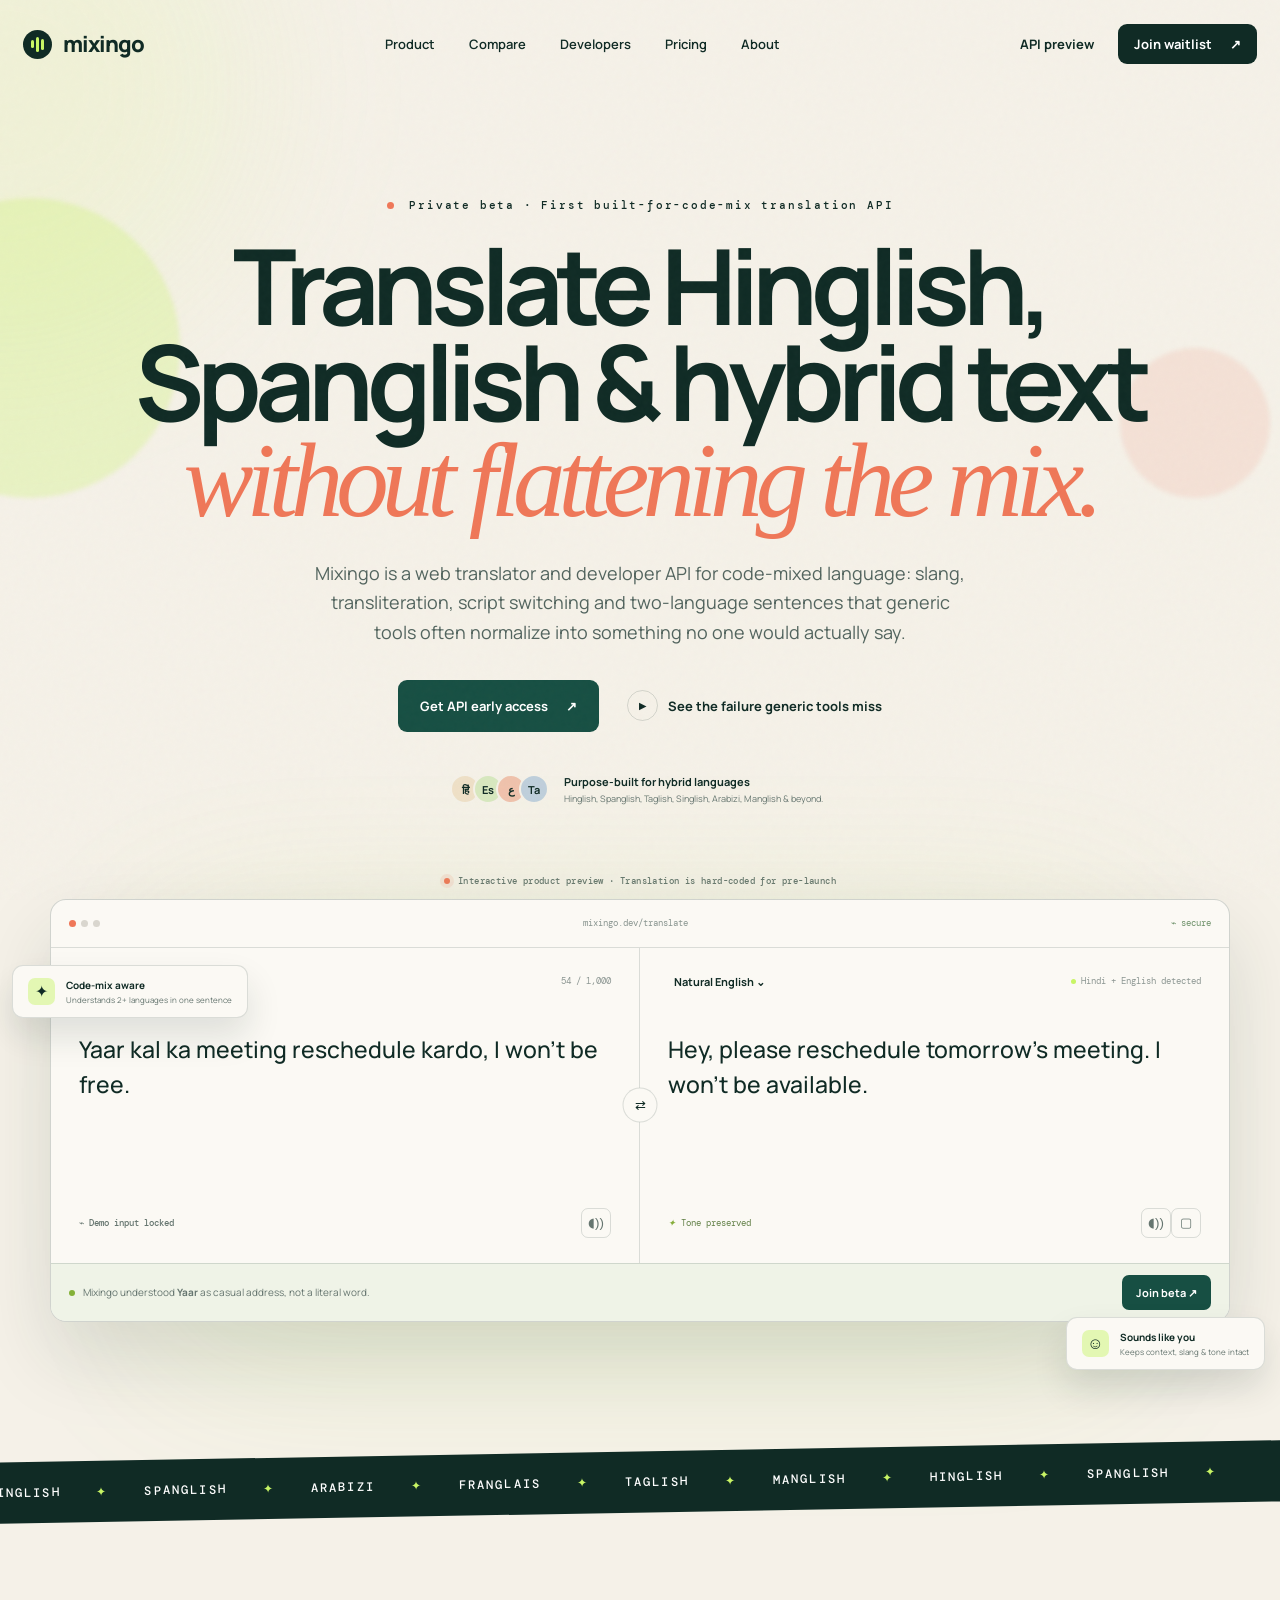
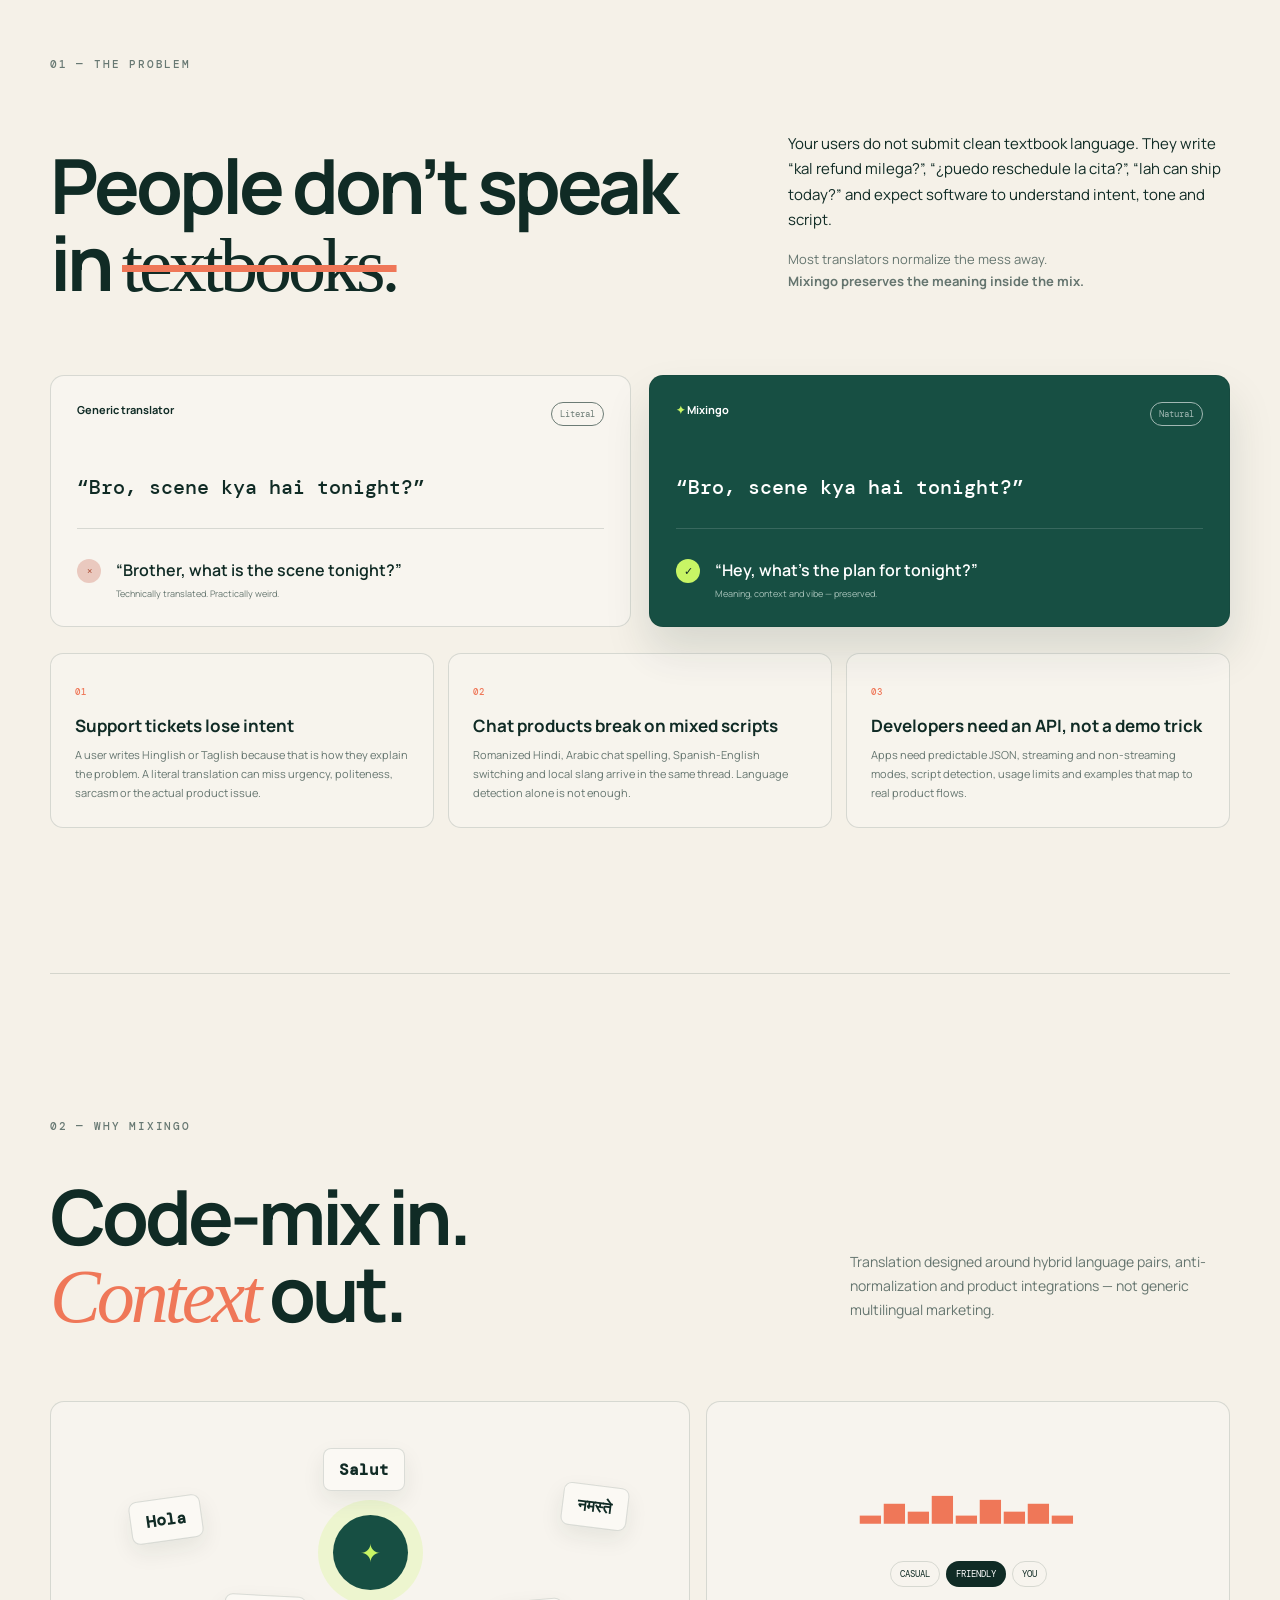
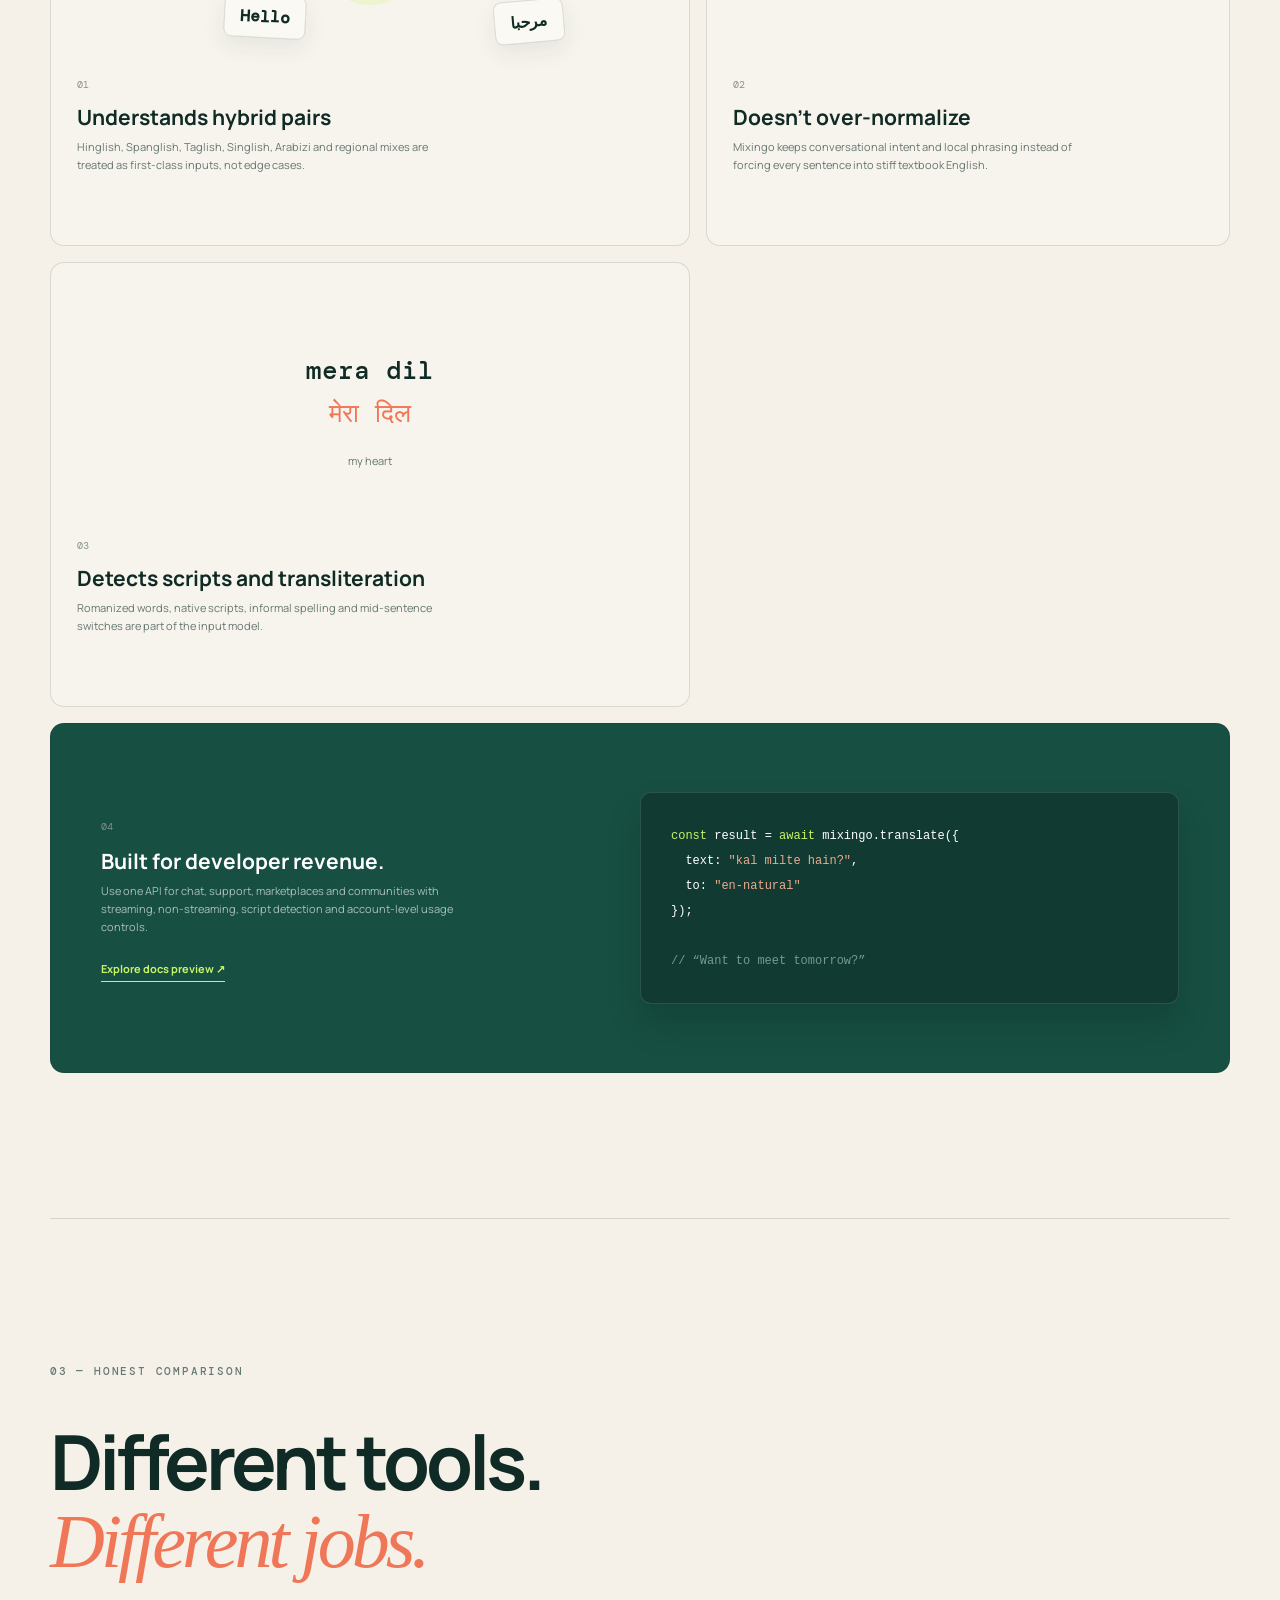
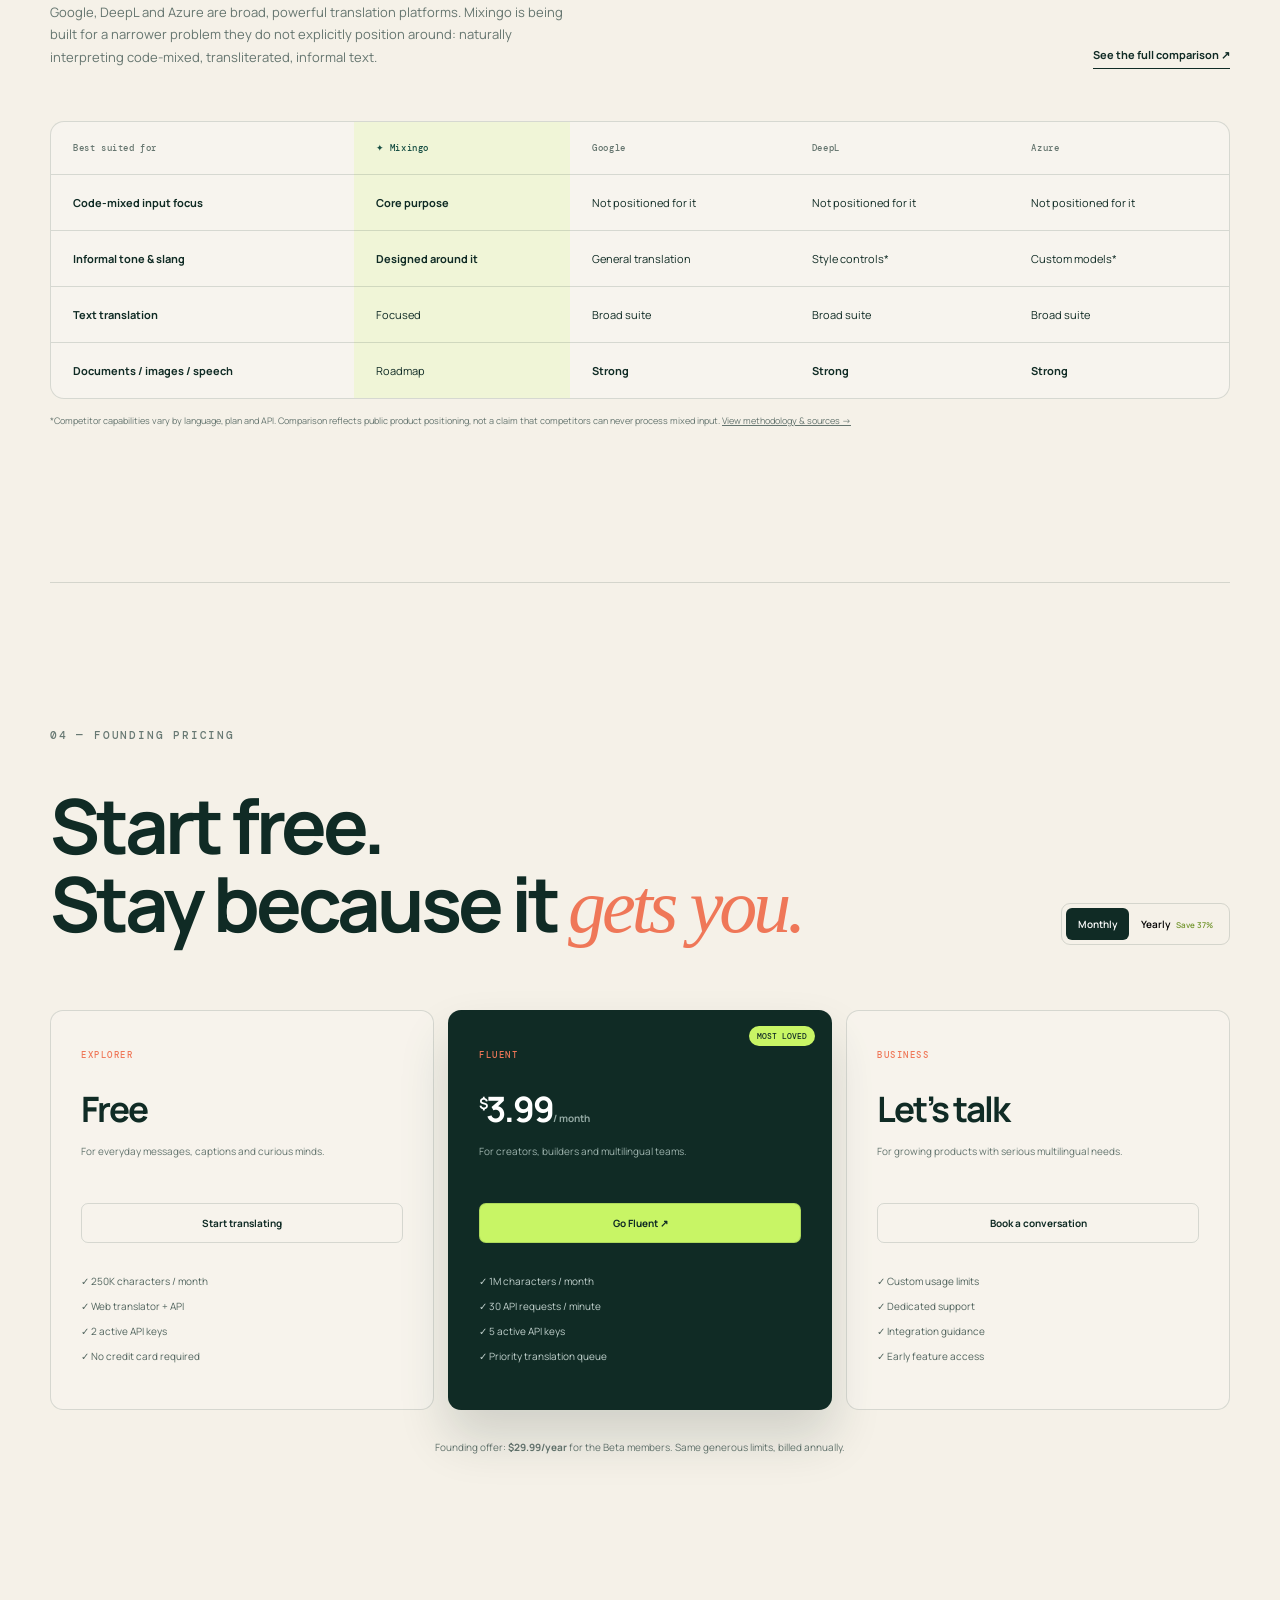
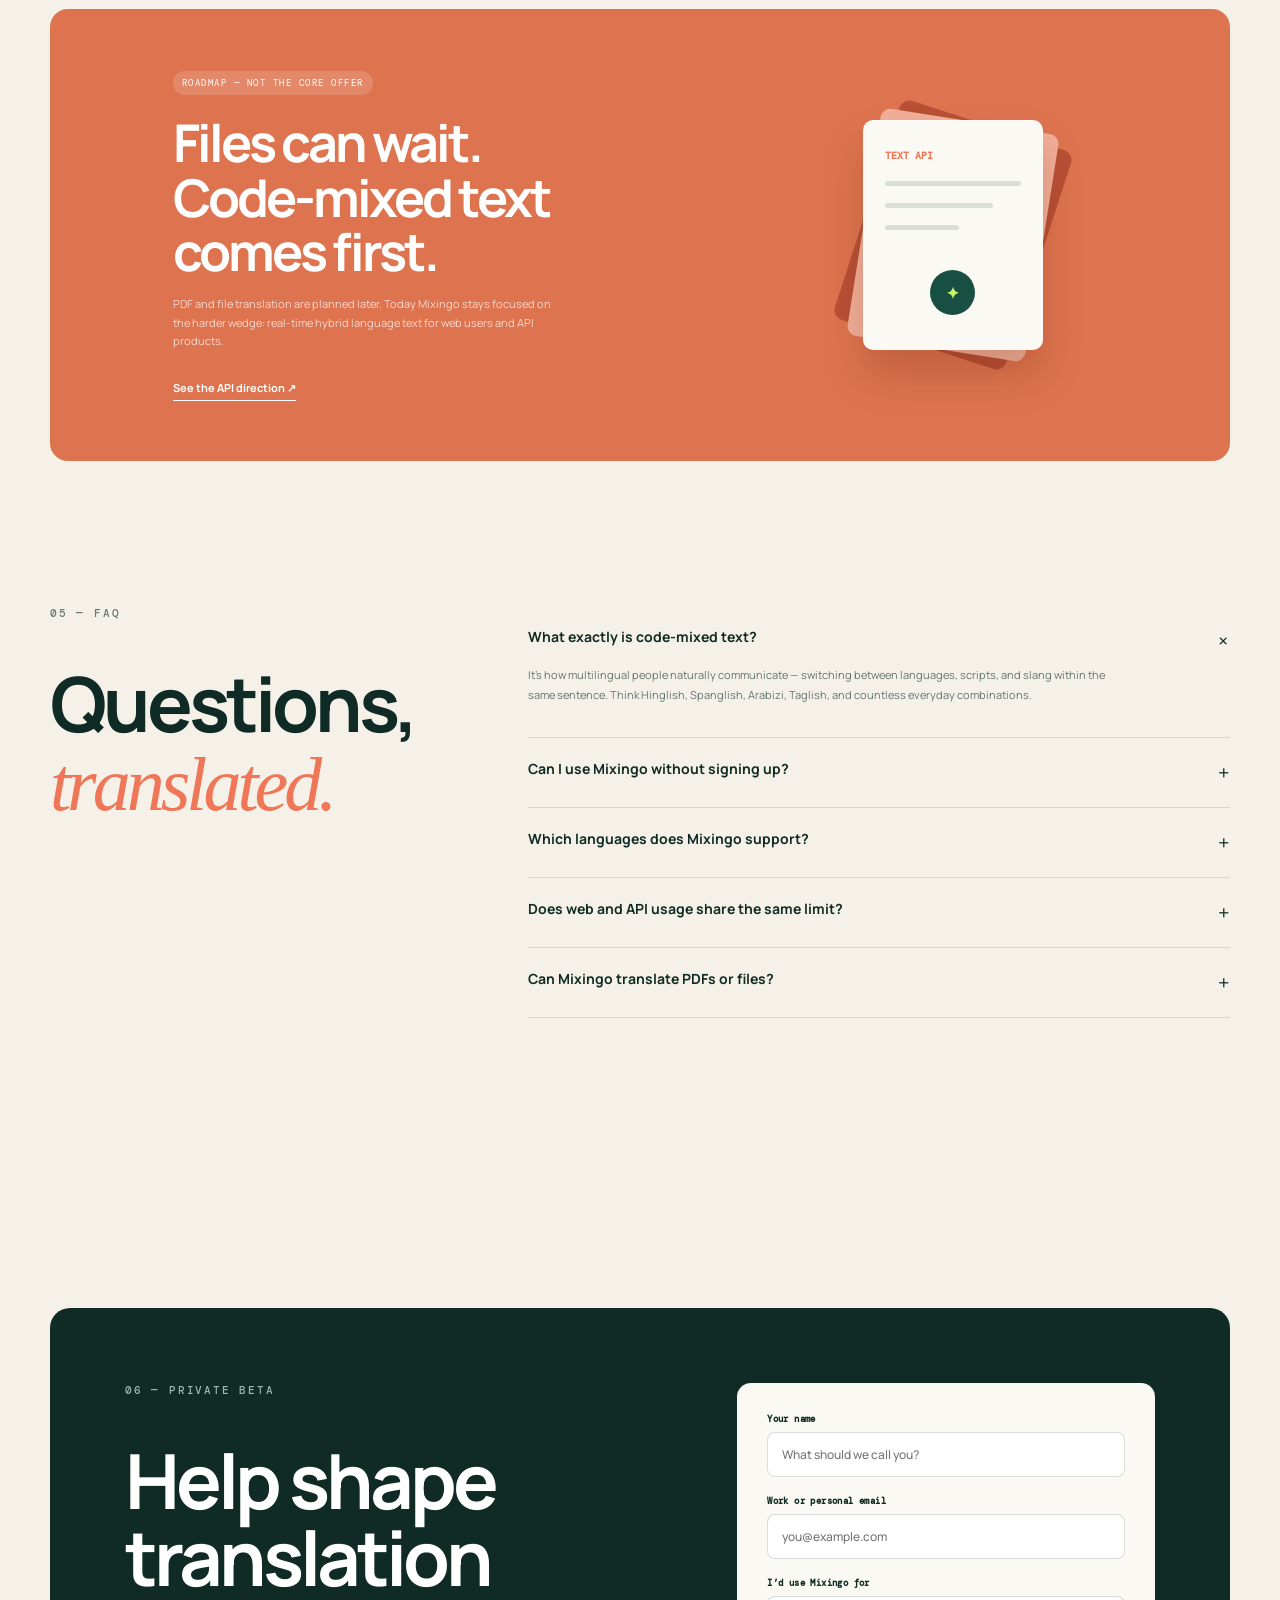
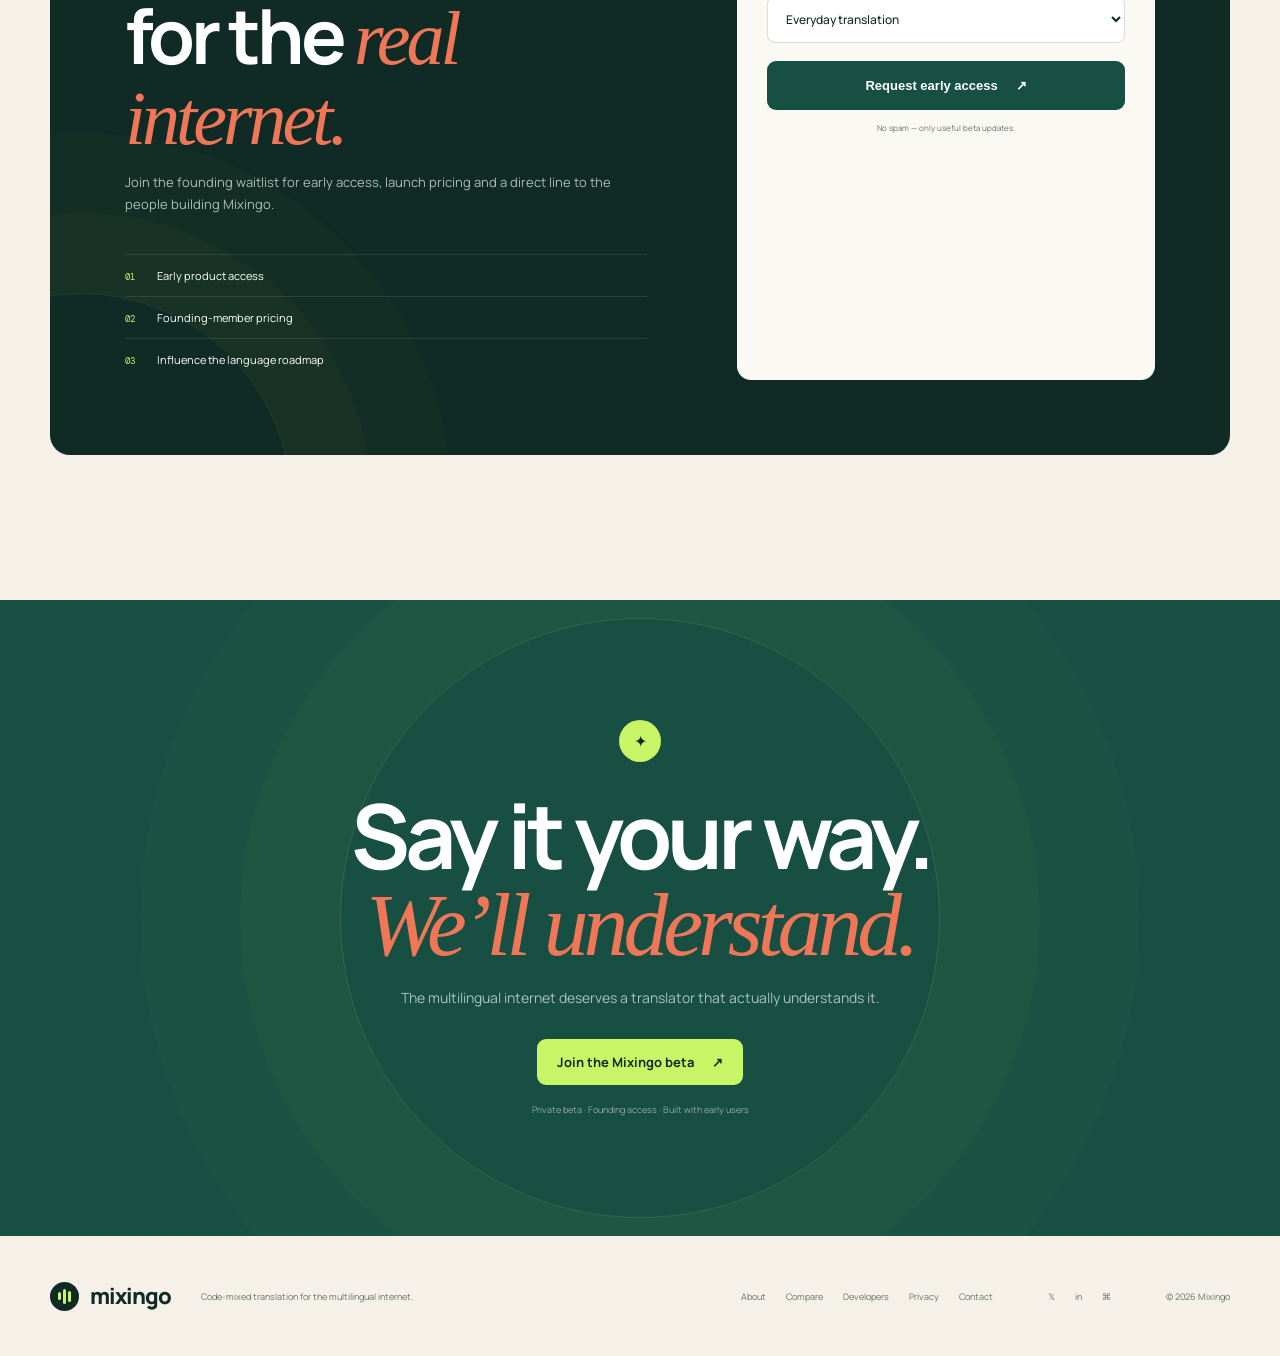
==== commit ca7cb38f: "feat: add core client-side interactions including scroll reveal, dynamic navigation, and metadata-en" ====
--- a/index.html
+++ b/index.html
@@ -56,7 +56,7 @@
       </div>
       <div class="translator-card reveal">
         <div class="window-bar">
-          <div class="dots"><i></i><i></i><i></i></div><span>mixingo.app/translate</span>
+          <div class="dots"><i></i><i></i><i></i></div><span>mixingo.dev/translate</span>
           <div class="secure">⌁ secure</div>
         </div>
         <div class="translator">
@@ -282,7 +282,7 @@
         <article class="custom"><span class="plan-name">BUSINESS</span>
           <h3>Let’s talk</h3>
           <p>For growing products with serious multilingual needs.</p><a class="plan-button"
-            href="mailto:hello@mixingo.app">Book a conversation</a>
+            href="mailto:hello@mixingo.dev">Book a conversation</a>
           <ul>
             <li>✓ Custom usage limits</li>
             <li>✓ Dedicated support</li>
@@ -291,7 +291,7 @@
           </ul>
         </article>
       </div>
-      <p class="annual-note">Founding offer: <strong>$29.99/year</strong> for the first 1,000 members. Same generous
+      <p class="annual-note">Founding offer: <strong>$29.99/year</strong> for the Beta members. Same generous
         limits, billed annually.</p>
     </section>
 
@@ -385,7 +385,7 @@
         class="brand-mark"><i></i><i></i><i></i></span>mixingo</a>
     <p>Code-mixed translation for the multilingual internet.</p>
     <div><a href="about.html">About</a><a href="compare.html">Compare</a><a href="developers.html">Developers</a><a
-        href="privacy.html">Privacy</a><a href="mailto:hello@mixingo.app">Contact</a></div>
+        href="privacy.html">Privacy</a><a href="mailto:hello@mixingo.dev">Contact</a></div>
     <div class="socials"><a aria-label="Mixingo on X" href="https://x.com/mixingoapp">𝕏</a><a
         aria-label="Mixingo on LinkedIn" href="https://www.linkedin.com/company/mixingo">in</a><a
         aria-label="Mixingo on GitHub" href="https://github.com/mixingo">⌘</a></div><span>© 2026 Mixingo</span>
--- a/src/style.css
+++ b/src/style.css
@@ -21,6 +21,7 @@
 
 body {
     margin: 0;
+    padding-top: 88px;
     background: var(--cream);
     color: var(--ink);
     font-family: Manrope, sans-serif;
@@ -59,15 +60,68 @@
     color: inherit
 }
 
+/* ── Navbar: invisible at top → floating pill on scroll ───────────────── */
 .nav {
     height: 88px;
     display: flex;
     align-items: center;
     justify-content: space-between;
-    position: relative;
-    z-index: 10;
-    border-bottom: 1px solid var(--line)
-}
+    position: fixed;
+    top: 0;
+    left: 0;
+    right: 0;
+    z-index: 200;
+    border-radius: 0;
+    border: 1px solid transparent;
+    /* invisible — blends with hero */
+    background: transparent;
+    /* fully integrated with page bg */
+    backdrop-filter: none;
+    -webkit-backdrop-filter: none;
+    box-shadow: none;
+    padding: 0 22px;
+    box-sizing: border-box;
+    transition: top .42s cubic-bezier(.4, 0, .2, 1),
+        left .42s cubic-bezier(.4, 0, .2, 1),
+        right .42s cubic-bezier(.4, 0, .2, 1),
+        height .42s cubic-bezier(.4, 0, .2, 1),
+        border-radius .42s cubic-bezier(.4, 0, .2, 1),
+        background .35s ease,
+        box-shadow .35s ease,
+        border-color .35s ease,
+        transform .32s cubic-bezier(.4, 0, .2, 1)
+}
+
+/* Shell override: let left+right define width for both states */
+.nav.shell {
+    width: auto;
+    max-width: none;
+    margin: 0
+}
+
+/* ── Scrolled: morph into floating pill ── */
+.nav.nav-scrolled {
+    height: 58px;
+    top: 20px;
+    left: max(24px, calc(50% - 560px));
+    right: max(24px, calc(50% - 560px));
+    border-radius: 9999px;               /* true capsule — curved from sides */
+    border: 1px solid rgba(16, 43, 37, .11);
+    background: rgba(245, 241, 232, .9);
+    backdrop-filter: blur(20px) saturate(1.8);
+    -webkit-backdrop-filter: blur(20px) saturate(1.8);
+    box-shadow: 0 8px 36px rgba(16, 43, 37, .09),
+                0 1px 3px rgba(16, 43, 37, .06),
+                inset 0 1px 0 rgba(255, 255, 255, .7);
+    padding: 0 32px
+}
+
+/* ── Hidden: slide above viewport ── */
+.nav.nav-hidden {
+    transform: translateY(calc(-100% - 28px))
+}
+
+
 
 .brand {
     font-size: 22px;
@@ -159,7 +213,9 @@
     display: none;
     background: 0;
     border: 0;
-    font-size: 22px
+    font-size: 22px;
+    position: relative;
+    z-index: 200   /* always above mobile-nav (z-index:150) within nav's stacking context */
 }
 
 .hero {
@@ -1516,7 +1572,7 @@
     border: 1px solid var(--line);
     border-radius: 50%;
     position: relative;
-    z-index: 30
+    z-index: 200
 }
 
 .menu span {
@@ -1867,7 +1923,7 @@
         position: fixed;
         inset: 0;
         background: var(--cream);
-        z-index: 20;
+        z-index: 150;
         padding: 110px 24px 32px;
         flex-direction: column;
         gap: 0;
@@ -1883,6 +1939,22 @@
         transform: none
     }
 
+    /* When mobile menu is open, revert pill to full-width flat bar.
+       This removes the backdrop-filter stacking context that traps
+       the fixed mobile-nav overlay inside the pill's bounds. */
+    body.menu-open .nav {
+        top: 0 !important;
+        left: 0 !important;
+        right: 0 !important;
+        border-radius: 0 !important;
+        backdrop-filter: none !important;
+        -webkit-backdrop-filter: none !important;
+        background: var(--cream) !important;
+        box-shadow: none !important;
+        border-color: transparent !important;
+        transition: none !important
+    }
+
     .mobile-nav>a:not(.button) {
         font-size: 28px;
         font-weight: 700;
@@ -1941,7 +2013,27 @@
     }
 
     .nav {
-        height: 68px
+        height: 64px;
+        /* default: full-width transparent bar, same as desktop hero state */
+        top: 0;
+        left: 0;
+        right: 0;
+        border-radius: 0;
+        padding: 0 16px
+    }
+
+    /* mobile pill override */
+    .nav.nav-scrolled {
+        height: 52px;
+        top: 12px;
+        left: 12px;
+        right: 12px;
+        border-radius: 9999px;
+        padding: 0 18px
+    }
+
+    body {
+        padding-top: 80px
     }
 
     .hero {
@@ -2224,37 +2316,44 @@
         display: flex;
         flex-direction: column;
         height: auto;
-        padding: 36px 0;
-        gap: 16px;
-        align-items: flex-start
+        padding: 48px 0 36px;
+        gap: 20px;
+        align-items: center
     }
 
     .footer>.brand {
-        order: 1
+        order: 1;
+        justify-content: center
     }
 
     .footer>p {
         order: 2;
         flex: none;
         width: 100%;
-        margin: 0
+        margin: 0;
+        text-align: center
     }
 
     .footer>div {
         order: 3;
         flex-wrap: wrap;
-        gap: 14px;
-        margin-right: 0
+        gap: 16px;
+        margin-right: 0;
+        justify-content: center;
+        width: 100%
     }
 
     .footer>.socials {
         order: 4;
-        gap: 14px
+        gap: 18px;
+        justify-content: center;
+        width: 100%
     }
 
     .footer>span {
         order: 5;
-        width: 100%
+        width: 100%;
+        text-align: center
     }
 
     .page-hero h1 {
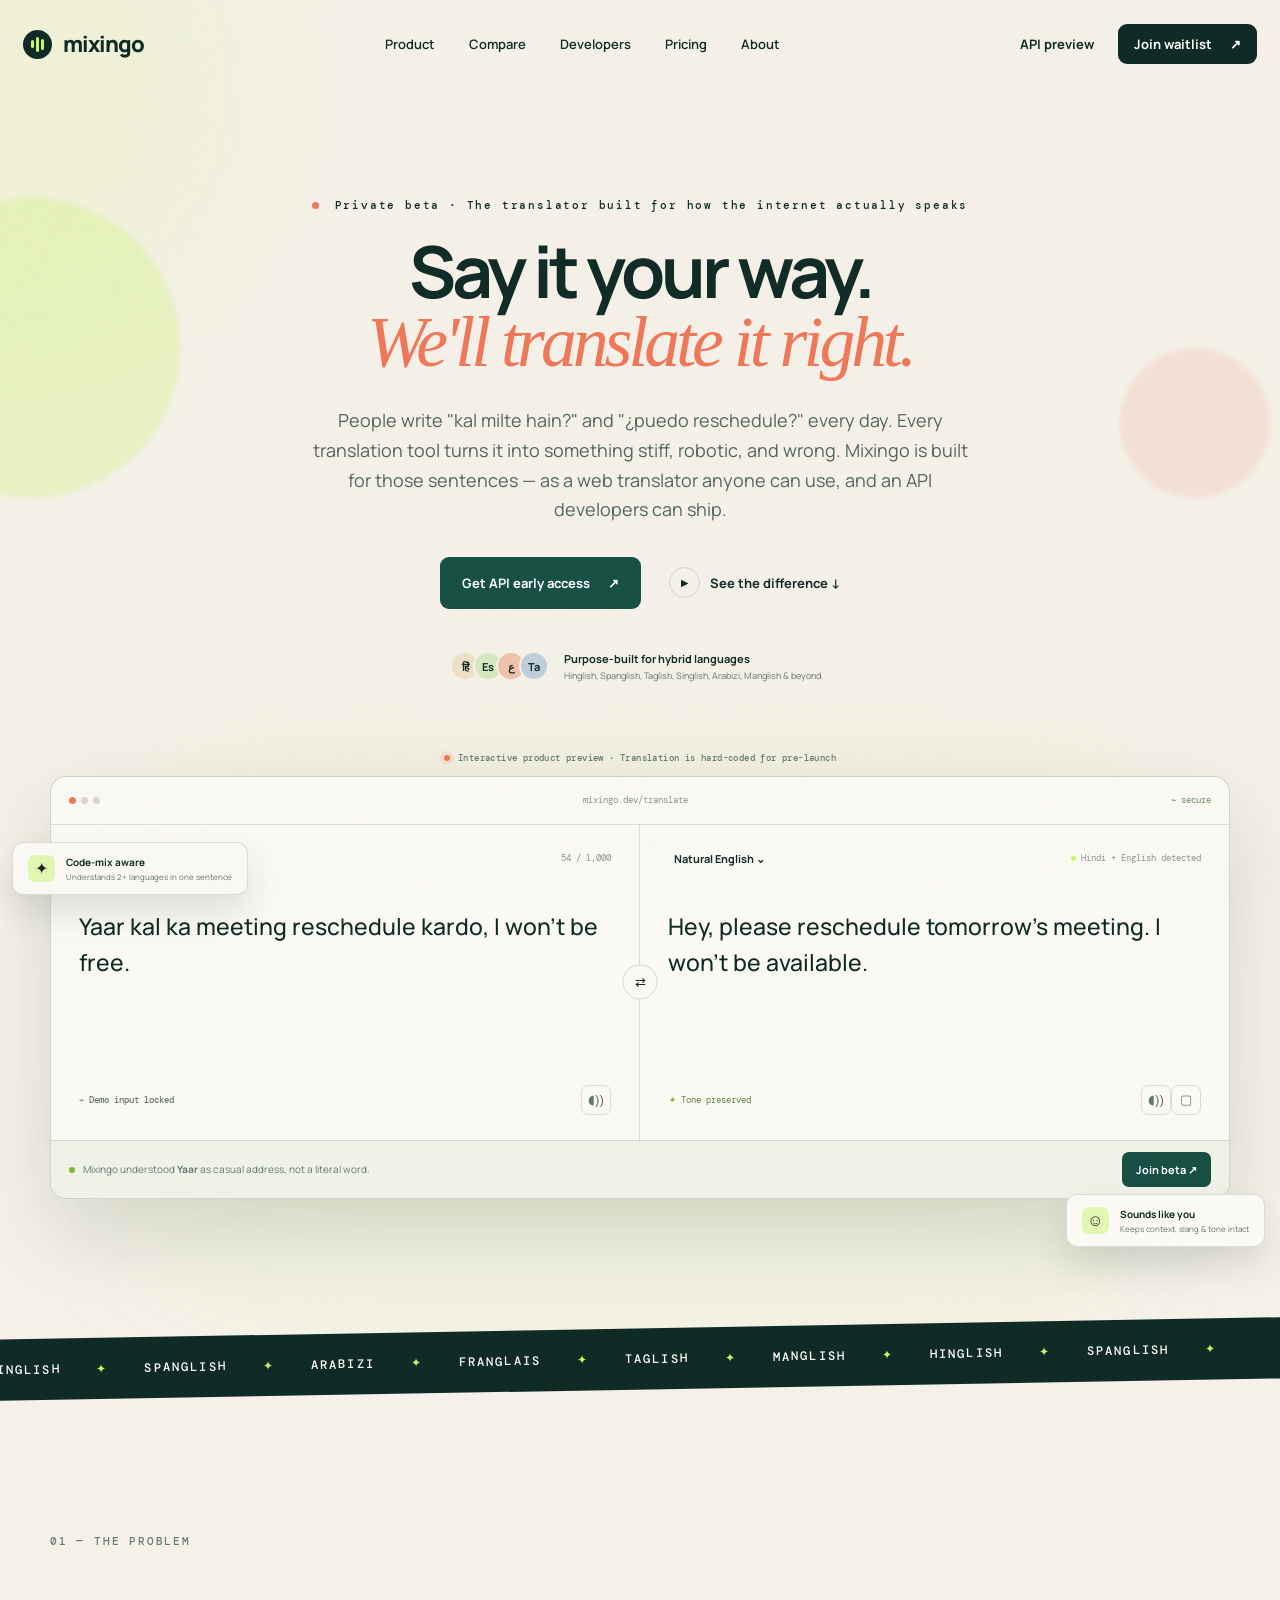
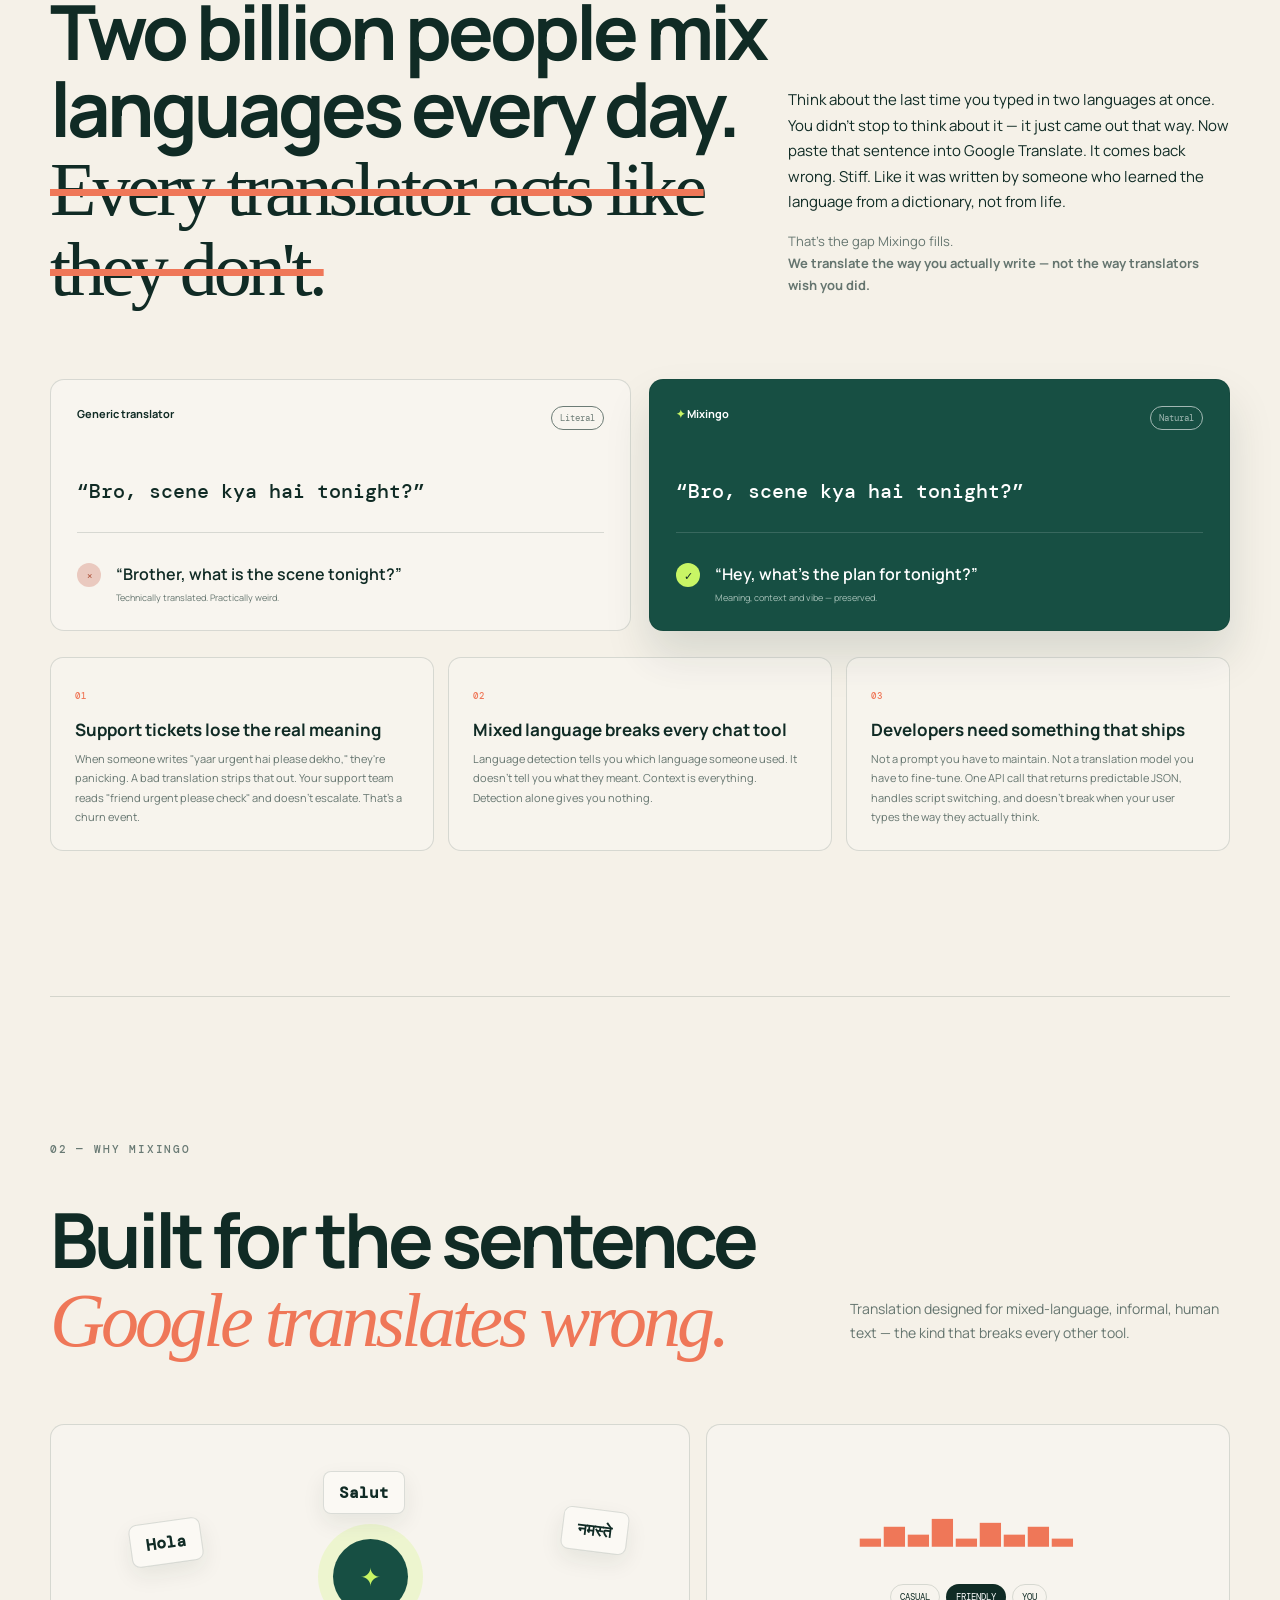
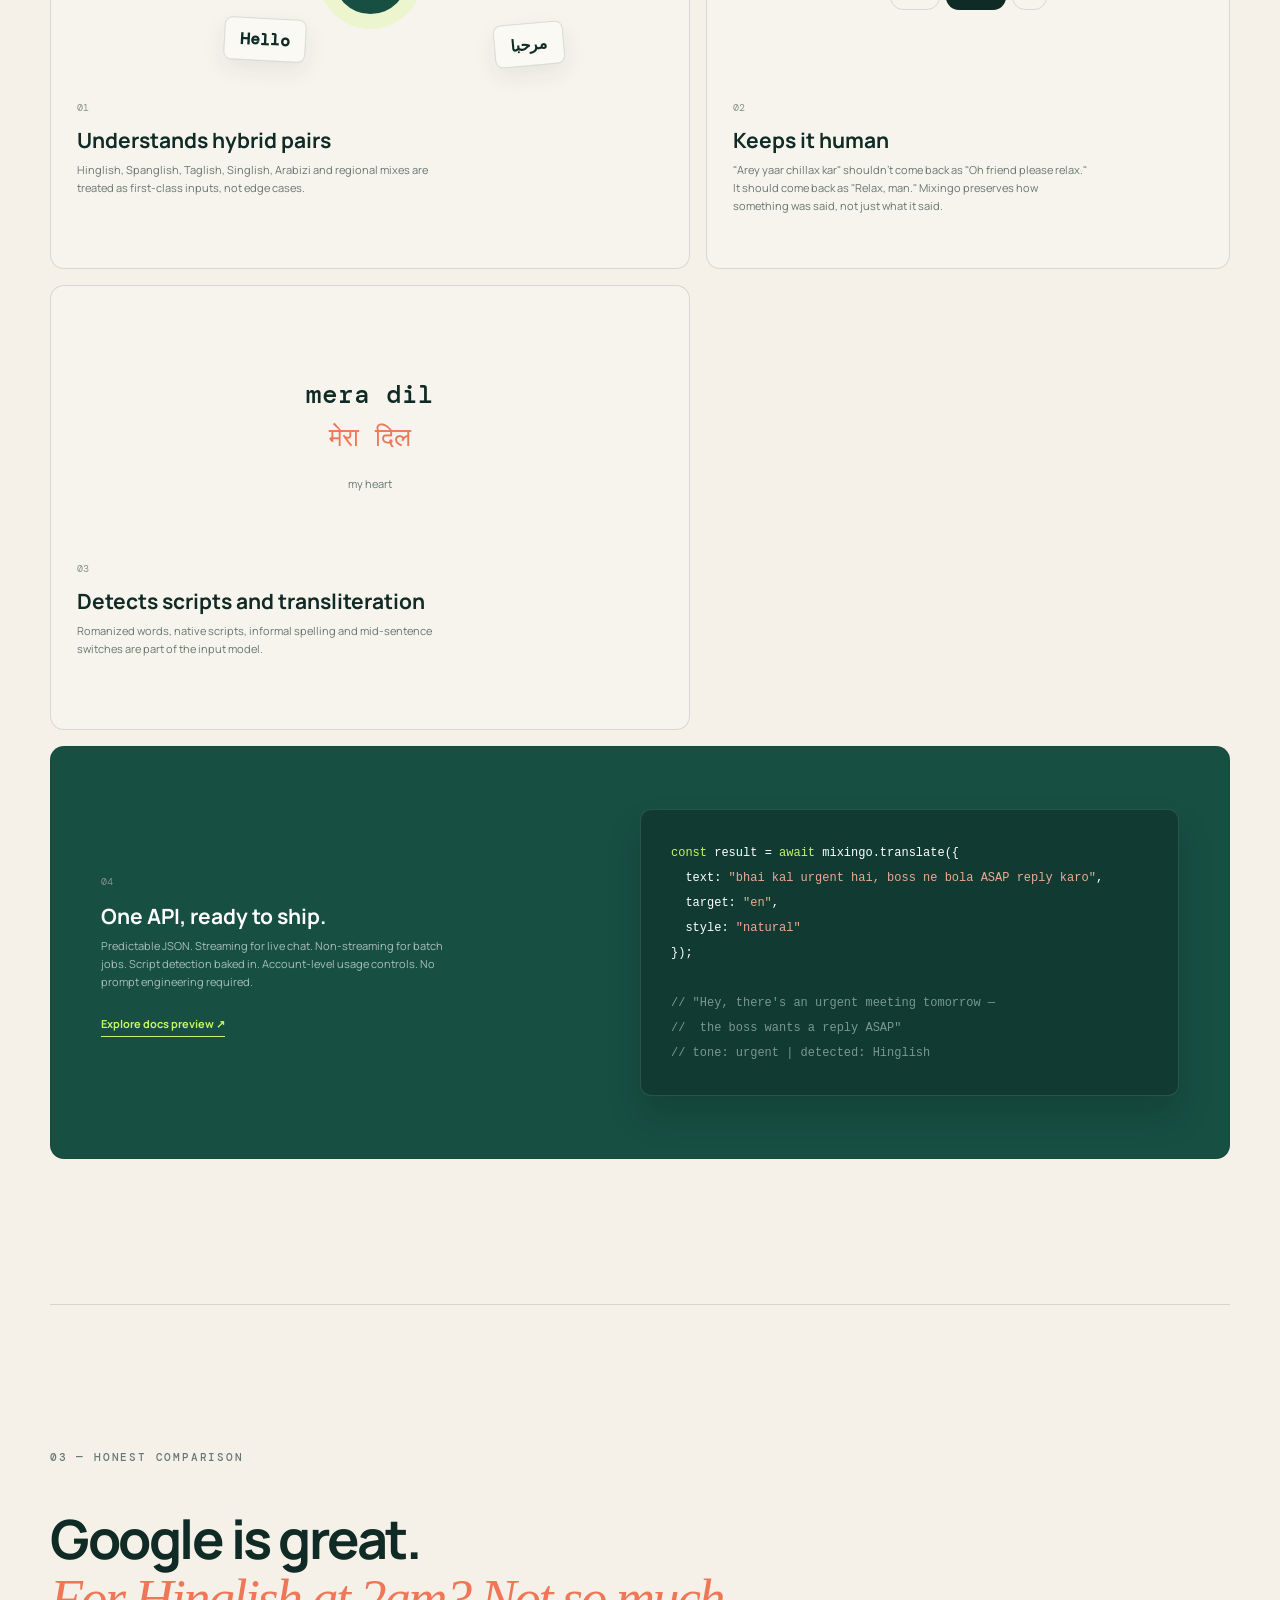
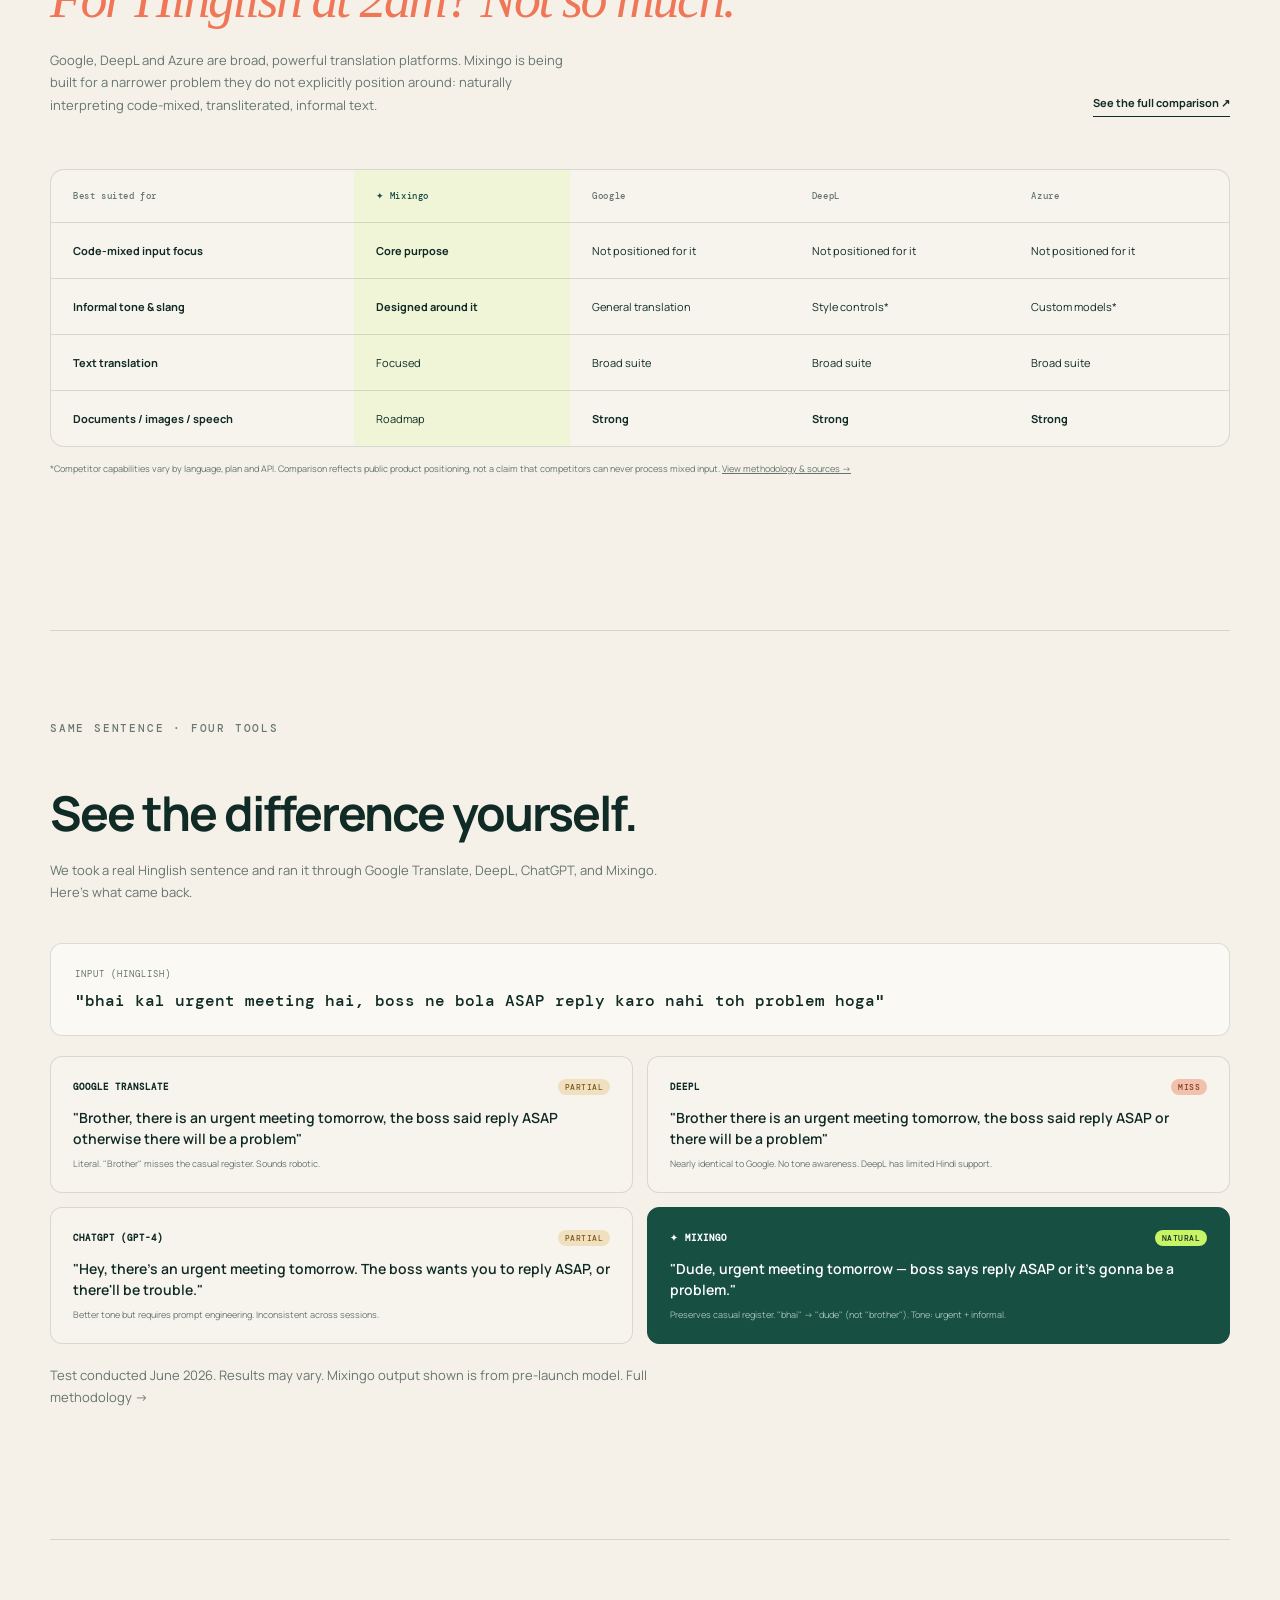
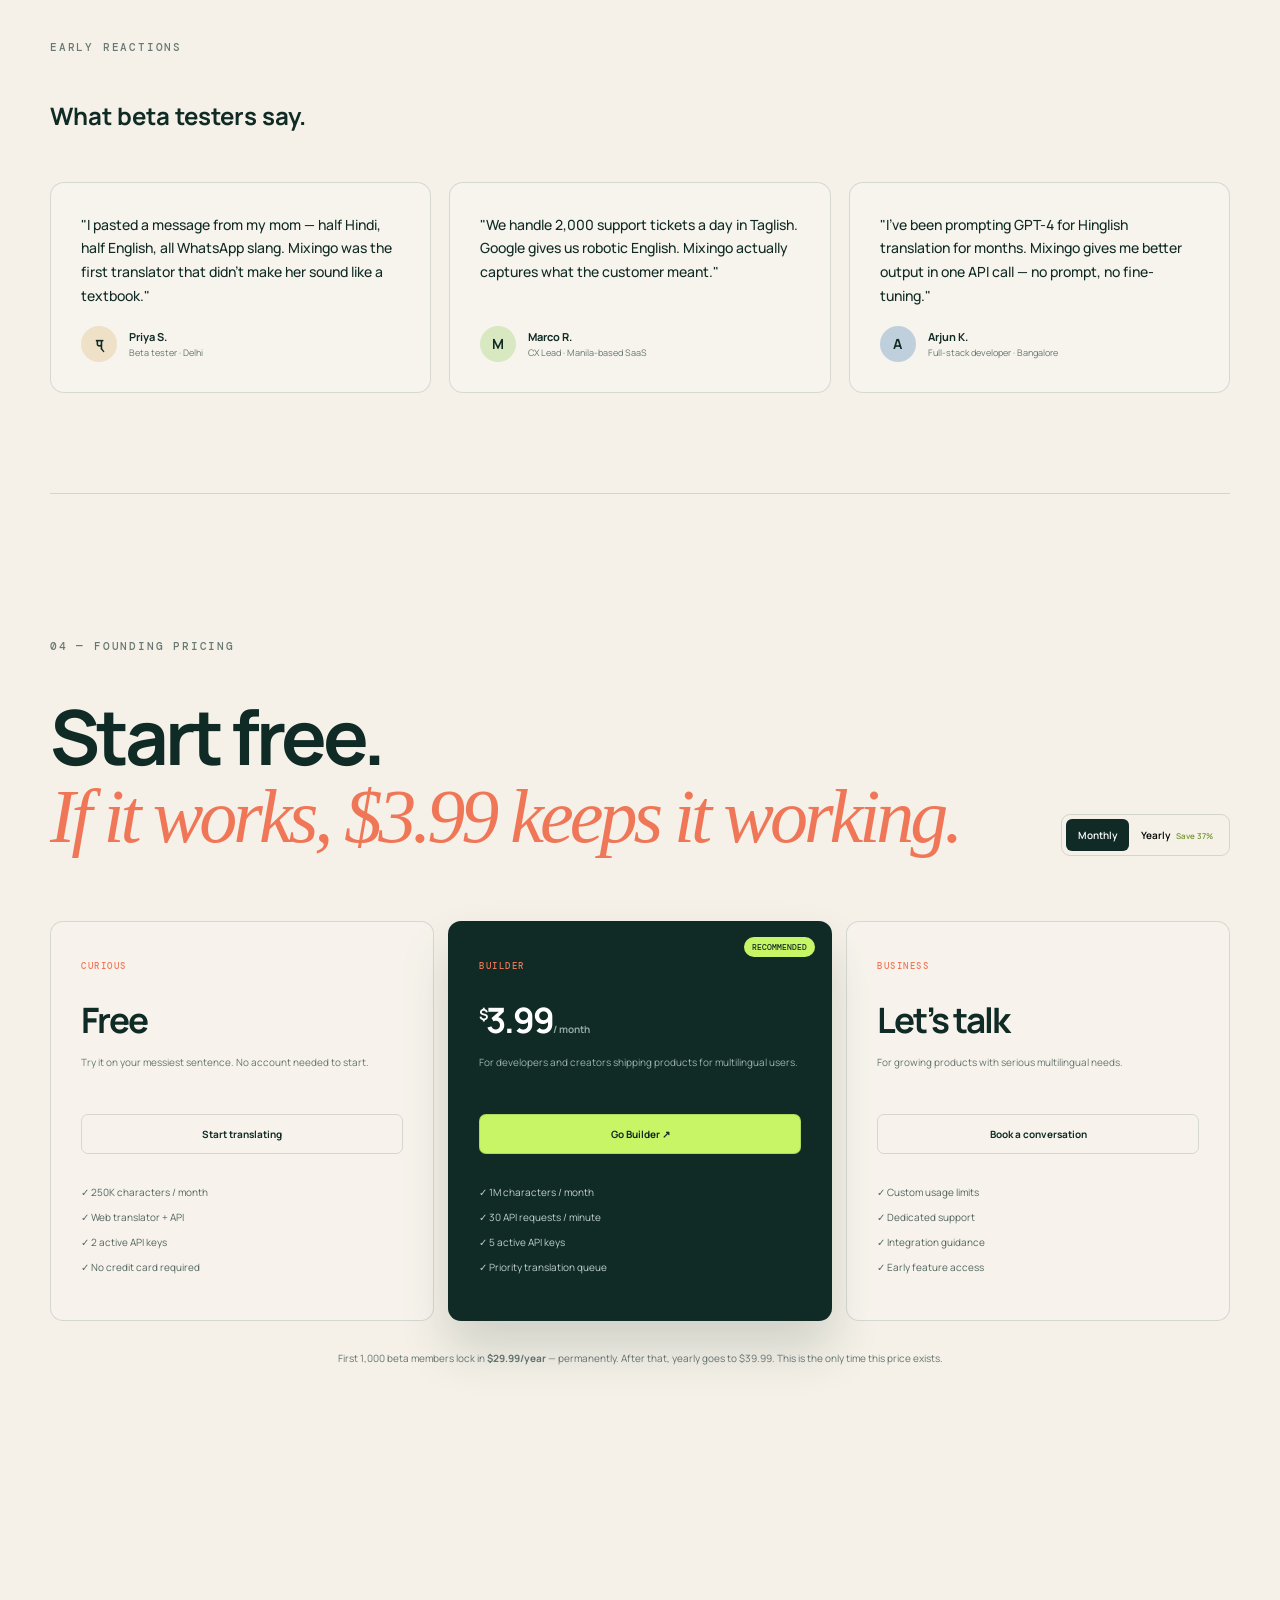
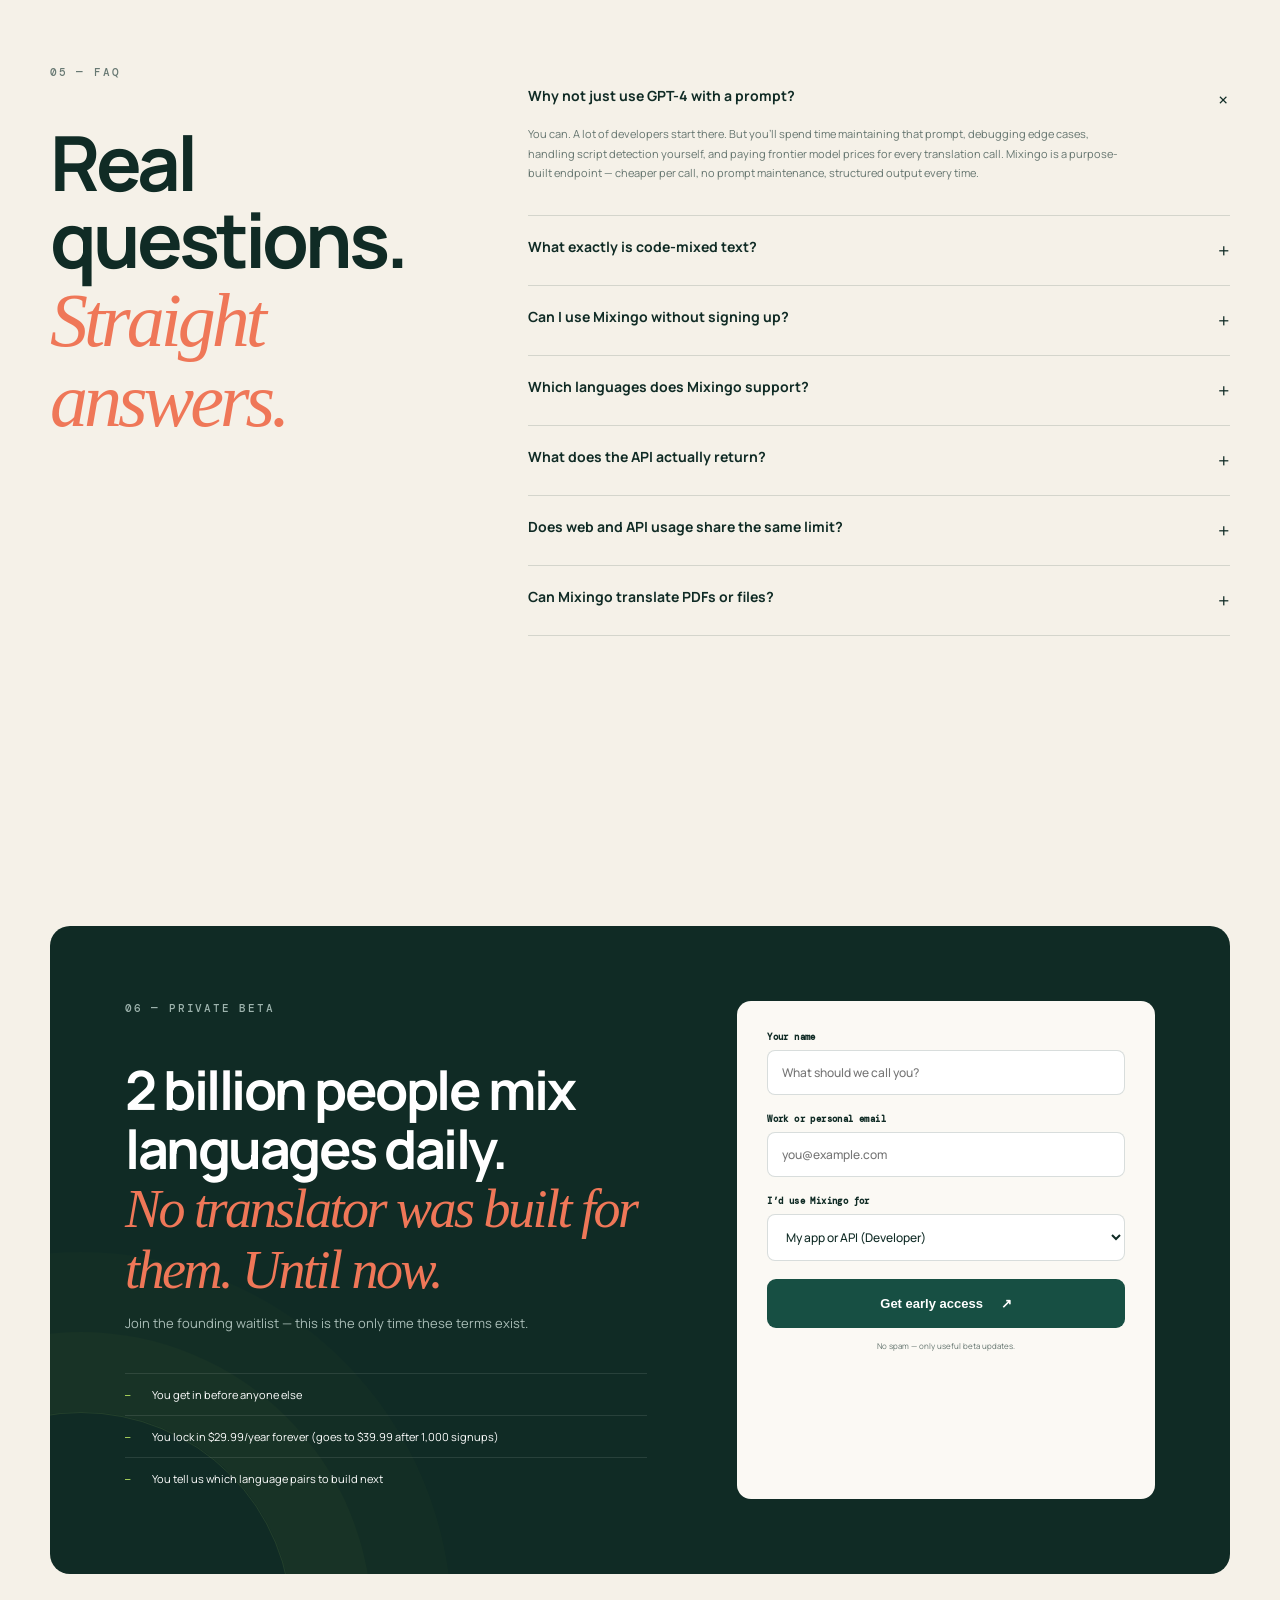
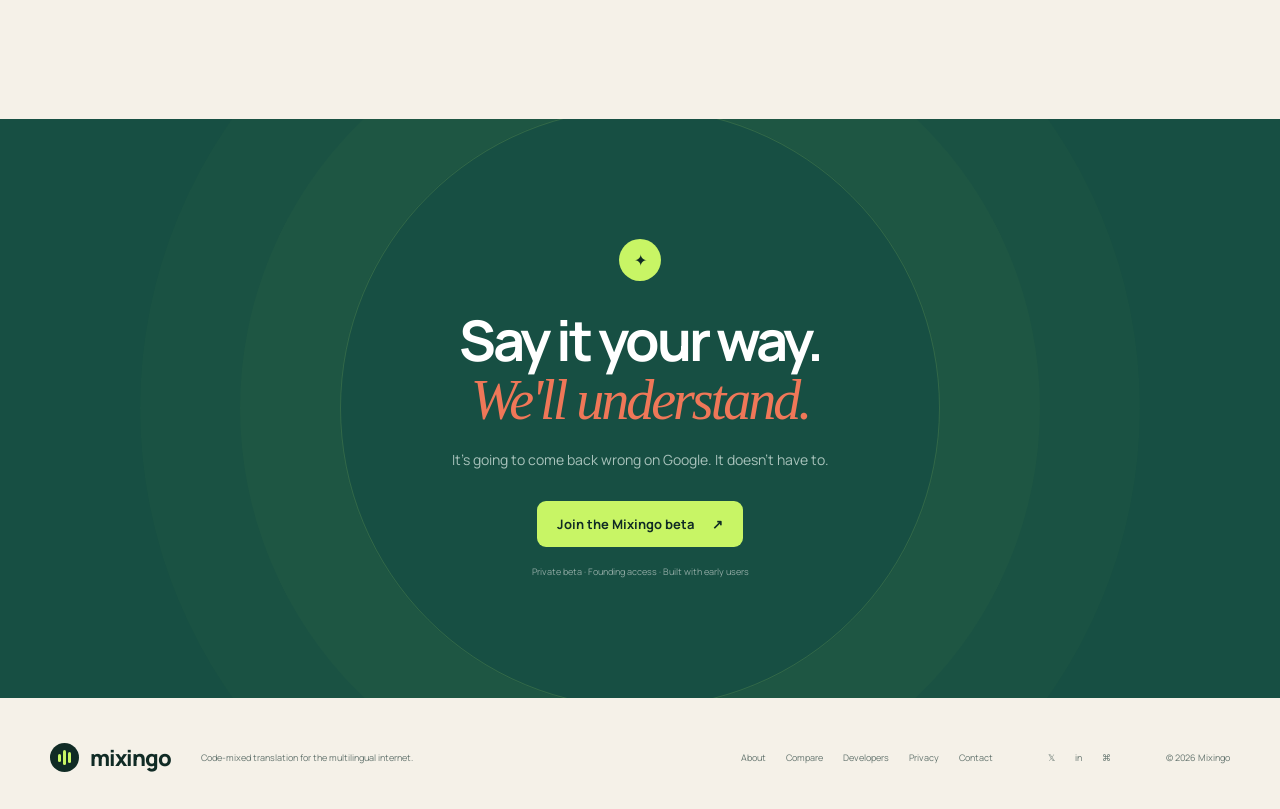
==== commit 5b1cba82: "refactor: update comparison page copy, metadata, and site structure while introducing a global style" ====
--- a/index.html
+++ b/index.html
@@ -5,14 +5,45 @@
   <meta charset="UTF-8" />
   <meta name="viewport" content="width=device-width, initial-scale=1.0" />
   <meta name="description"
-    content="Mixingo is a code-mixed translation API and web translator for Hinglish, Spanglish, Taglish, Arabizi, Singlish and other hybrid language text." />
-  <title>Mixingo — Code-mixed translation API for hybrid languages</title>
+    content="Mixingo translates mixed-language text that Google gets wrong — Hinglish, Spanglish, Taglish, Arabizi. Free web translator and developer API." />
+  <meta name="robots" content="index, follow" />
+  <link rel="canonical" href="https://mixingo.dev/" />
+  <meta property="og:title" content="Mixingo — Translation for how people actually write" />
+  <meta property="og:description" content="The first translator built for mixed-language text. Hinglish, Spanglish, Taglish, Arabizi — translated naturally." />
+  <meta property="og:url" content="https://mixingo.dev/" />
+  <meta property="og:type" content="website" />
+  <meta property="og:site_name" content="Mixingo" />
+  <meta name="twitter:card" content="summary_large_image" />
+  <meta name="twitter:title" content="Mixingo — Translation for mixed-language text" />
+  <meta name="twitter:description" content="Google translates Hindi. DeepL translates English. Nobody translates Hinglish. Until Mixingo." />
+  <title>Mixingo — Translation for Hinglish, Spanglish, Taglish &amp; mixed-language text</title>
   <link rel="preconnect" href="https://fonts.googleapis.com">
   <link rel="preconnect" href="https://fonts.gstatic.com" crossorigin>
   <link
     href="https://fonts.googleapis.com/css2?family=DM+Mono:wght@400;500&family=Manrope:wght@400;500;600;700;800&display=swap"
     rel="stylesheet">
   <link rel="stylesheet" href="/src/style.css" />
+  <script type="application/ld+json">
+  {
+    "@context": "https://schema.org",
+    "@type": "SoftwareApplication",
+    "name": "Mixingo",
+    "url": "https://mixingo.dev",
+    "applicationCategory": "UtilitiesApplication",
+    "operatingSystem": "Web",
+    "description": "Translation API and web tool for code-mixed, multilingual text like Hinglish, Spanglish, Taglish, and Arabizi.",
+    "offers": {
+      "@type": "Offer",
+      "price": "0",
+      "priceCurrency": "USD"
+    },
+    "creator": {
+      "@type": "Organization",
+      "name": "Mixingo",
+      "url": "https://mixingo.dev"
+    }
+  }
+  </script>
 </head>
 
 <body>
@@ -35,14 +66,12 @@
     <section class="hero shell">
       <div class="orb orb-one"></div>
       <div class="orb orb-two"></div>
-      <div class="eyebrow reveal"><span></span> Private beta · First built-for-code-mix translation API</div>
-      <h1 class="reveal delay-1">Translate Hinglish, Spanglish & hybrid text<br><em>without flattening the mix.</em>
+      <div class="eyebrow reveal"><span></span> Private beta · The translator built for how the internet actually speaks</div>
+      <h1 class="reveal delay-1">Say it your way.<br><em>We'll translate it right.</em>
       </h1>
-      <p class="hero-copy reveal delay-2">Mixingo is a web translator and developer API for code-mixed language: slang,
-        transliteration, script switching and two-language sentences that generic tools often normalize into something
-        no one would actually say.</p>
+      <p class="hero-copy reveal delay-2">People write "kal milte hain?" and "¿puedo reschedule?" every day. Every translation tool turns it into something stiff, robotic, and wrong. Mixingo is built for those sentences — as a web translator anyone can use, and an API developers can ship.</p>
       <div class="hero-actions reveal delay-3"><a class="button primary" href="#waitlist">Get API early access
-          <span>↗</span></a><a class="watch" href="#product"><b>▶</b> See the failure generic tools miss</a></div>
+          <span>↗</span></a><a class="watch" href="#product"><b>▶</b> See the difference ↓</a></div>
       <div class="proof reveal delay-3">
         <div class="avatars"><span>हिं</span><span>Es</span><span>ع</span><span>Ta</span></div>
         <div><strong>Purpose-built for hybrid languages</strong><small>Hinglish, Spanglish, Taglish, Singlish, Arabizi,
@@ -98,12 +127,10 @@
     <section class="problem shell" id="product">
       <div class="section-label">01 — THE PROBLEM</div>
       <div class="problem-grid">
-        <h2>People don’t speak<br>in <span>textbooks.</span></h2>
+        <h2>Two billion people mix languages every day.<br><span>Every translator acts like they don't.</span></h2>
         <div>
-          <p>Your users do not submit clean textbook language. They write “kal refund milega?”, “¿puedo reschedule la
-            cita?”, “lah can ship today?” and expect software to understand intent, tone and script.</p>
-          <p class="muted">Most translators normalize the mess away.<br><strong>Mixingo preserves the meaning inside the
-              mix.</strong></p>
+          <p>Think about the last time you typed in two languages at once. You didn't stop to think about it — it just came out that way. Now paste that sentence into Google Translate. It comes back wrong. Stiff. Like it was written by someone who learned the language from a dictionary, not from life.</p>
+          <p class="muted">That's the gap Mixingo fills.<br><strong>We translate the way you actually write — not the way translators wish you did.</strong></p>
         </div>
       </div>
       <div class="compare-grid">
@@ -124,19 +151,16 @@
       </div>
       <div class="pain-grid">
         <article><span>01</span>
-          <h3>Support tickets lose intent</h3>
-          <p>A user writes Hinglish or Taglish because that is how they explain the problem. A literal translation can
-            miss urgency, politeness, sarcasm or the actual product issue.</p>
+          <h3>Support tickets lose the real meaning</h3>
+          <p>When someone writes "yaar urgent hai please dekho," they're panicking. A bad translation strips that out. Your support team reads "friend urgent please check" and doesn't escalate. That's a churn event.</p>
         </article>
         <article><span>02</span>
-          <h3>Chat products break on mixed scripts</h3>
-          <p>Romanized Hindi, Arabic chat spelling, Spanish-English switching and local slang arrive in the same thread.
-            Language detection alone is not enough.</p>
+          <h3>Mixed language breaks every chat tool</h3>
+          <p>Language detection tells you which language someone used. It doesn't tell you what they meant. Context is everything. Detection alone gives you nothing.</p>
         </article>
         <article><span>03</span>
-          <h3>Developers need an API, not a demo trick</h3>
-          <p>Apps need predictable JSON, streaming and non-streaming modes, script detection, usage limits and examples
-            that map to real product flows.</p>
+          <h3>Developers need something that ships</h3>
+          <p>Not a prompt you have to maintain. Not a translation model you have to fine-tune. One API call that returns predictable JSON, handles script switching, and doesn't break when your user types the way they actually think.</p>
         </article>
       </div>
     </section>
@@ -144,9 +168,8 @@
     <section class="features shell">
       <div class="section-label">02 — WHY MIXINGO</div>
       <div class="section-title">
-        <h2>Code-mix in.<br><em>Context</em> out.</h2>
-        <p>Translation designed around hybrid language pairs, anti-normalization and product integrations — not generic
-          multilingual marketing.</p>
+        <h2>Built for the sentence<br><em>Google translates wrong.</em></h2>
+        <p>Translation designed for mixed-language, informal, human text — the kind that breaks every other tool.</p>
       </div>
       <div class="feature-grid">
         <article class="feature feature-large">
@@ -162,9 +185,8 @@
           <div class="feature-visual tone">
             <div class="wave">▂▅▃▇▂▆▃▅▂</div><span>CASUAL</span><span>FRIENDLY</span><span>YOU</span>
           </div><span class="num">02</span>
-          <h3>Doesn’t over-normalize</h3>
-          <p>Mixingo keeps conversational intent and local phrasing instead of forcing every sentence into stiff
-            textbook English.</p>
+          <h3>Keeps it human</h3>
+          <p>"Arey yaar chillax kar" shouldn't come back as "Oh friend please relax." It should come back as "Relax, man." Mixingo preserves how something was said, not just what it said.</p>
         </article>
         <article class="feature">
           <div class="feature-visual script">
@@ -176,17 +198,19 @@
         </article>
         <article class="feature feature-wide" id="developers">
           <div><span class="num">04</span>
-            <h3>Built for developer revenue.</h3>
-            <p>Use one API for chat, support, marketplaces and communities with streaming, non-streaming, script
-              detection and account-level usage controls.</p><a href="developers.html">Explore docs preview
+            <h3>One API, ready to ship.</h3>
+            <p>Predictable JSON. Streaming for live chat. Non-streaming for batch jobs. Script detection baked in. Account-level usage controls. No prompt engineering required.</p><a href="developers.html">Explore docs preview
               <span>↗</span></a>
           </div>
           <pre><code><span>const</span> result = <span>await</span> mixingo.translate({
-  text: <i>"kal milte hain?"</i>,
-  to: <i>"en-natural"</i>
+  text: <i>"bhai kal urgent hai, boss ne bola ASAP reply karo"</i>,
+  target: <i>"en"</i>,
+  style: <i>"natural"</i>
 });
 
-<span class="comment">// “Want to meet tomorrow?”</span></code></pre>
+<span class="comment">// "Hey, there's an urgent meeting tomorrow —</span>
+<span class="comment">//  the boss wants a reply ASAP"</span>
+<span class="comment">// tone: urgent | detected: Hinglish</span></code></pre>
         </article>
       </div>
     </section>
@@ -195,7 +219,7 @@
       <div class="section-label">03 — HONEST COMPARISON</div>
       <div class="compare-intro">
         <div>
-          <h2>Different tools.<br><em>Different jobs.</em></h2>
+          <h2>Google is great.<br><em>For Hinglish at 2am? Not so much.</em></h2>
           <p>Google, DeepL and Azure are broad, powerful translation platforms. Mixingo is being built for a narrower
             problem they do not explicitly position around: naturally interpreting code-mixed, transliterated, informal
             text.</p>
@@ -249,16 +273,77 @@
           href="compare.html#sources">View methodology & sources →</a></p>
     </section>
 
+    <section class="live-compare shell">
+      <div class="section-label">SAME SENTENCE · FOUR TOOLS</div>
+      <h2>See the difference yourself.</h2>
+      <p>We took a real Hinglish sentence and ran it through Google Translate, DeepL, ChatGPT, and Mixingo. Here's what came back.</p>
+      <div class="live-compare-sentence">
+        <small>INPUT (HINGLISH)</small>
+        "bhai kal urgent meeting hai, boss ne bola ASAP reply karo nahi toh problem hoga"
+      </div>
+      <div class="tool-outputs">
+        <div class="tool-output">
+          <div class="tool-output-name">GOOGLE TRANSLATE <span class="accuracy-tag partial-tag">PARTIAL</span></div>
+          <p>"Brother, there is an urgent meeting tomorrow, the boss said reply ASAP otherwise there will be a problem"</p>
+          <small>Literal. "Brother" misses the casual register. Sounds robotic.</small>
+        </div>
+        <div class="tool-output">
+          <div class="tool-output-name">DEEPL <span class="accuracy-tag miss-tag">MISS</span></div>
+          <p>"Brother there is an urgent meeting tomorrow, the boss said reply ASAP or there will be a problem"</p>
+          <small>Nearly identical to Google. No tone awareness. DeepL has limited Hindi support.</small>
+        </div>
+        <div class="tool-output">
+          <div class="tool-output-name">CHATGPT (GPT-4) <span class="accuracy-tag partial-tag">PARTIAL</span></div>
+          <p>"Hey, there's an urgent meeting tomorrow. The boss wants you to reply ASAP, or there'll be trouble."</p>
+          <small>Better tone but requires prompt engineering. Inconsistent across sessions.</small>
+        </div>
+        <div class="tool-output mixingo-output">
+          <div class="tool-output-name">✦ MIXINGO <span class="accuracy-tag">NATURAL</span></div>
+          <p>"Dude, urgent meeting tomorrow — boss says reply ASAP or it's gonna be a problem."</p>
+          <small>Preserves casual register. "bhai" → "dude" (not "brother"). Tone: urgent + informal.</small>
+        </div>
+      </div>
+      <p class="live-compare-note">Test conducted June 2026. Results may vary. Mixingo output shown is from pre-launch model. <a href="compare.html#sources">Full methodology →</a></p>
+    </section>
+
+    <section class="social-proof shell">
+      <div class="section-label">EARLY REACTIONS</div>
+      <h2>What beta testers say.</h2>
+      <div class="social-proof-grid">
+        <div class="testimonial">
+          <blockquote>"I pasted a message from my mom — half Hindi, half English, all WhatsApp slang. Mixingo was the first translator that didn't make her sound like a textbook."</blockquote>
+          <div class="testimonial-author">
+            <div class="testimonial-avatar" style="background:#efe0c8">प्</div>
+            <div><cite>Priya S.</cite><small>Beta tester · Delhi</small></div>
+          </div>
+        </div>
+        <div class="testimonial">
+          <blockquote>"We handle 2,000 support tickets a day in Taglish. Google gives us robotic English. Mixingo actually captures what the customer meant."</blockquote>
+          <div class="testimonial-author">
+            <div class="testimonial-avatar" style="background:#d8e8c0">M</div>
+            <div><cite>Marco R.</cite><small>CX Lead · Manila-based SaaS</small></div>
+          </div>
+        </div>
+        <div class="testimonial">
+          <blockquote>"I've been prompting GPT-4 for Hinglish translation for months. Mixingo gives me better output in one API call — no prompt, no fine-tuning."</blockquote>
+          <div class="testimonial-author">
+            <div class="testimonial-avatar" style="background:#bfcfdc">A</div>
+            <div><cite>Arjun K.</cite><small>Full-stack developer · Bangalore</small></div>
+          </div>
+        </div>
+      </div>
+    </section>
+
     <section class="pricing shell" id="pricing">
       <div class="section-label">04 — FOUNDING PRICING</div>
       <div class="pricing-title">
-        <h2>Start free.<br>Stay because it <em>gets you.</em></h2>
+        <h2>Start free.<br><em>If it works, $3.99 keeps it working.</em></h2>
         <div class="toggle"><button class="active">Monthly</button><button>Yearly <span>Save 37%</span></button></div>
       </div>
       <div class="plans">
-        <article><span class="plan-name">EXPLORER</span>
+        <article><span class="plan-name">CURIOUS</span>
           <h3>Free</h3>
-          <p>For everyday messages, captions and curious minds.</p><a class="plan-button" href="#demo">Start
+          <p>Try it on your messiest sentence. No account needed to start.</p><a class="plan-button" href="#demo">Start
             translating</a>
           <ul>
             <li>✓ 250K characters / month</li>
@@ -268,9 +353,9 @@
           </ul>
         </article>
         <article class="popular">
-          <div class="popular-tag">MOST LOVED</div><span class="plan-name">FLUENT</span>
+          <div class="popular-tag">RECOMMENDED</div><span class="plan-name">BUILDER</span>
           <h3><sup>$</sup>3.99<small>/ month</small></h3>
-          <p>For creators, builders and multilingual teams.</p><a class="plan-button filled" href="#">Go Fluent
+          <p>For developers and creators shipping products for multilingual users.</p><a class="plan-button filled" href="#">Go Builder
             <span>↗</span></a>
           <ul>
             <li>✓ 1M characters / month</li>
@@ -291,33 +376,22 @@
           </ul>
         </article>
       </div>
-      <p class="annual-note">Founding offer: <strong>$29.99/year</strong> for the Beta members. Same generous
-        limits, billed annually.</p>
-    </section>
-
-    <section class="soon shell">
-      <div class="soon-copy"><span>ROADMAP — NOT THE CORE OFFER</span>
-        <h2>Files can wait.<br>Code-mixed text comes first.</h2>
-        <p>PDF and file translation are planned later. Today Mixingo stays focused on the harder wedge: real-time hybrid
-          language text for web users and API products.</p><a href="developers.html">See the API direction
-          <span>↗</span></a>
-      </div>
-      <div class="file-stack">
-        <div class="file f3"></div>
-        <div class="file f2"></div>
-        <div class="file f1"><span>TEXT API</span><i></i><i></i><i></i><b>✦</b></div>
-      </div>
+      <p class="annual-note">First 1,000 beta members lock in <strong>$29.99/year</strong> — permanently. After that, yearly goes to $39.99. This is the only time this price exists.</p>
     </section>
 
     <section class="faq shell" id="faq">
       <div>
         <div class="section-label">05 — FAQ</div>
-        <h2>Questions,<br><em>translated.</em></h2>
+        <h2>Real questions.<br><em>Straight answers.</em></h2>
       </div>
       <div class="accordion">
         <details open>
+          <summary>Why not just use GPT-4 with a prompt?<span>+</span></summary>
+          <p>You can. A lot of developers start there. But you'll spend time maintaining that prompt, debugging edge cases, handling script detection yourself, and paying frontier model prices for every translation call. Mixingo is a purpose-built endpoint — cheaper per call, no prompt maintenance, structured output every time.</p>
+        </details>
+        <details>
           <summary>What exactly is code-mixed text?<span>+</span></summary>
-          <p>It’s how multilingual people naturally communicate — switching between languages, scripts, and slang within
+          <p>It's how multilingual people naturally communicate — switching between languages, scripts, and slang within
             the same sentence. Think Hinglish, Spanglish, Arabizi, Taglish, and countless everyday combinations.</p>
         </details>
         <details>
@@ -327,8 +401,11 @@
         </details>
         <details>
           <summary>Which languages does Mixingo support?<span>+</span></summary>
-          <p>Mixingo is designed for widely spoken languages and their most common mixed-language combinations. Coverage
-            continues to expand based on real usage.</p>
+          <p>Hinglish, Spanglish, Taglish, Singlish, Arabizi, and Manglish are fully supported at launch. More pairs are added based on what beta users actually send — not what we assume they'll need.</p>
+        </details>
+        <details>
+          <summary>What does the API actually return?<span>+</span></summary>
+          <p>A JSON response with the translated text, detected language mix, script type, and tone classification. Streaming available for live chat use cases. See the <a href="developers.html">developer page</a> for the full schema preview.</p>
         </details>
         <details>
           <summary>Does web and API usage share the same limit?<span>+</span></summary>
@@ -345,13 +422,13 @@
     <section class="waitlist shell" id="waitlist">
       <div class="waitlist-copy">
         <div class="section-label">06 — PRIVATE BETA</div>
-        <h2>Help shape translation<br>for the <em>real internet.</em></h2>
-        <p>Join the founding waitlist for early access, launch pricing and a direct line to the people building Mixingo.
+        <h2>2 billion people mix languages daily.<br><em>No translator was built for them. Until now.</em></h2>
+        <p>Join the founding waitlist — this is the only time these terms exist.
         </p>
         <ul>
-          <li><span>01</span> Early product access</li>
-          <li><span>02</span> Founding-member pricing</li>
-          <li><span>03</span> Influence the language roadmap</li>
+          <li><span>—</span> You get in before anyone else</li>
+          <li><span>—</span> You lock in $29.99/year forever (goes to $39.99 after 1,000 signups)</li>
+          <li><span>—</span> You tell us which language pairs to build next</li>
         </ul>
       </div>
       <form class="waitlist-form" id="waitlistForm"
@@ -361,12 +438,12 @@
           placeholder="What should we call you?" required><label for="email">Work or personal email</label><input
           id="email" name="email" type="email" autocomplete="email" placeholder="you@example.com" required><label
           for="usecase">I’d use Mixingo for</label><select id="usecase" name="usecase">
+          <option>My app or API (Developer)</option>
+          <option>Customer support (Business)</option>
+          <option>Content & communities (Creator)</option>
           <option>Everyday translation</option>
           <option>Studying & learning</option>
-          <option>Content & communities</option>
-          <option>My app or API</option>
-          <option>Customer support</option>
-        </select><button class="button primary" type="submit">Request early access <span>↗</span></button>
+        </select><button class="button primary" type="submit">Get early access <span>↗</span></button>
         <small>No spam — only useful beta updates.</small>
       </form>
     </section>
@@ -374,8 +451,8 @@
     <section class="final-cta">
       <div class="cta-orb"></div>
       <div class="shell"><span class="mini-mark">✦</span>
-        <h2>Say it your way.<br><em>We’ll understand.</em></h2>
-        <p>The multilingual internet deserves a translator that actually understands it.</p><a class="button light"
+        <h2>Say it your way.<br><em>We'll understand.</em></h2>
+        <p>It's going to come back wrong on Google. It doesn't have to.</p><a class="button light"
           href="#waitlist">Join the Mixingo beta <span>↗</span></a><small>Private beta · Founding access · Built with
           early users</small>
       </div>
--- a/src/style.css
+++ b/src/style.css
@@ -242,9 +242,9 @@
 }
 
 .hero h1 {
-    font-size: clamp(64px, 8.2vw, 112px);
-    line-height: .91;
-    letter-spacing: -7px;
+    font-size: clamp(42px, 5.6vw, 72px);
+    line-height: .95;
+    letter-spacing: -4px;
     margin: 25px 0 30px;
     font-weight: 700
 }
@@ -808,6 +808,7 @@
     margin-bottom: 65px
 }
 
+
 .section-title>p {
     max-width: 380px;
     font-size: 14px;
@@ -1009,7 +1010,11 @@
 .toggle {
     border: 1px solid var(--line);
     padding: 4px;
-    border-radius: 9px
+    border-radius: 9px;
+    display: inline-flex !important;
+    flex-direction: row !important;
+    align-items: center;
+    width: max-content;
 }
 
 .toggle button {
@@ -1017,7 +1022,8 @@
     background: transparent;
     padding: 9px 12px;
     border-radius: 6px;
-    font: 600 10px Manrope
+    font: 600 10px Manrope;
+    white-space: nowrap;
 }
 
 .toggle .active {
@@ -1308,9 +1314,9 @@
 }
 
 .final-cta h2 {
-    font-size: clamp(55px, 7vw, 90px);
-    letter-spacing: -5px;
-    line-height: .96;
+    font-size: clamp(32px, 4.5vw, 56px);
+    letter-spacing: -3px;
+    line-height: 1.04;
     margin: 30px 0 20px
 }
 
@@ -1607,9 +1613,9 @@
 .compare-intro h2,
 .waitlist h2,
 .page-hero h1 {
-    font-size: clamp(46px, 6vw, 76px);
-    line-height: 1.02;
-    letter-spacing: -4px;
+    font-size: clamp(34px, 4.5vw, 54px);
+    line-height: 1.08;
+    letter-spacing: -2.5px;
     margin: 0
 }
 
@@ -1797,7 +1803,192 @@
     font-size: 8px;
     color: var(--muted);
     margin-top: 12px;
+    margin-bottom: 0;
     line-height: 1.5
+}
+
+.waitlist-form {
+    justify-content: flex-start
+}
+
+/* ── Social Proof ─────────────────────────────────────────────────── */
+.social-proof {
+    padding: 100px 0;
+    border-top: 1px solid var(--line)
+}
+
+.social-proof-grid {
+    display: grid;
+    grid-template-columns: repeat(3, 1fr);
+    gap: 18px;
+    margin-top: 50px
+}
+
+.testimonial {
+    border: 1px solid var(--line);
+    border-radius: 14px;
+    padding: 30px;
+    background: rgba(255, 255, 255, .25);
+    display: flex;
+    flex-direction: column;
+    gap: 18px
+}
+
+.testimonial blockquote {
+    margin: 0;
+    font-size: 14px;
+    line-height: 1.7;
+    font-weight: 500;
+    color: var(--ink)
+}
+
+.testimonial-author {
+    display: flex;
+    align-items: center;
+    gap: 12px;
+    margin-top: auto
+}
+
+.testimonial-avatar {
+    width: 36px;
+    height: 36px;
+    border-radius: 50%;
+    display: grid;
+    place-items: center;
+    font-size: 14px;
+    font-weight: 700;
+    flex-shrink: 0
+}
+
+.testimonial-author cite {
+    font-style: normal;
+    font-size: 11px;
+    font-weight: 700;
+    display: block
+}
+
+.testimonial-author small {
+    font-size: 9px;
+    color: var(--muted);
+    display: block;
+    margin-top: 2px
+}
+
+/* ── Live Comparison Block ─────────────────────────────────────── */
+.live-compare {
+    padding: 90px 0;
+    border-top: 1px solid var(--line)
+}
+
+.live-compare h2 {
+    font-size: clamp(30px, 4vw, 48px);
+    letter-spacing: -2px;
+    margin-bottom: 14px
+}
+
+.live-compare > p {
+    font-size: 13px;
+    color: var(--muted);
+    max-width: 620px;
+    line-height: 1.7;
+    margin-bottom: 40px
+}
+
+.live-compare-sentence {
+    background: var(--paper);
+    border: 1px solid var(--line);
+    border-radius: 12px;
+    padding: 24px;
+    margin-bottom: 20px;
+    font: 500 16px 'DM Mono';
+    color: var(--ink)
+}
+
+.live-compare-sentence small {
+    display: block;
+    font: 400 9px 'DM Mono';
+    color: var(--muted);
+    margin-bottom: 10px;
+    letter-spacing: 1px
+}
+
+.tool-outputs {
+    display: grid;
+    grid-template-columns: repeat(2, 1fr);
+    gap: 14px
+}
+
+.tool-output {
+    border: 1px solid var(--line);
+    border-radius: 12px;
+    padding: 22px;
+    background: rgba(255, 255, 255, .25)
+}
+
+.tool-output.mixingo-output {
+    background: var(--green);
+    color: white;
+    border-color: var(--green)
+}
+
+.tool-output-name {
+    font: 600 9px 'DM Mono';
+    letter-spacing: 1px;
+    margin-bottom: 12px;
+    display: flex;
+    justify-content: space-between;
+    align-items: center
+}
+
+.tool-output-name .accuracy-tag {
+    font: 500 8px 'DM Mono';
+    padding: 3px 7px;
+    border-radius: 20px;
+    letter-spacing: .5px
+}
+
+.mixingo-output .accuracy-tag {
+    background: var(--mint);
+    color: var(--ink)
+}
+
+.miss-tag {
+    background: #f0c2ad;
+    color: #8a3a1e
+}
+
+.partial-tag {
+    background: #f0e0c0;
+    color: #7a5a1e
+}
+
+.tool-output p {
+    font-size: 14px;
+    font-weight: 600;
+    line-height: 1.5;
+    margin: 0
+}
+
+.mixingo-output p {
+    color: white
+}
+
+.tool-output small {
+    display: block;
+    font-size: 9px;
+    color: var(--muted);
+    margin-top: 8px
+}
+
+.mixingo-output small {
+    color: #a7c2b9
+}
+
+.live-compare-note {
+    font-size: 9px;
+    color: var(--muted);
+    margin-top: 20px;
+    line-height: 1.6
 }
 
 .form-success {
@@ -2041,9 +2232,9 @@
     }
 
     .hero h1 {
-        font-size: clamp(46px, 13vw, 62px);
-        line-height: .93;
-        letter-spacing: -3px
+        font-size: clamp(30px, 8.5vw, 44px);
+        line-height: .96;
+        letter-spacing: -2px
     }
 
     .hero-copy {
@@ -2166,9 +2357,19 @@
     .compare-intro h2,
     .waitlist h2,
     .page-hero h1 {
-        font-size: 40px;
-        letter-spacing: -2px;
-        line-height: 1.04
+        font-size: 28px;
+        letter-spacing: -1.5px;
+        line-height: 1.1
+    }
+
+    .social-proof-grid,
+    .tool-outputs {
+        grid-template-columns: 1fr
+    }
+
+    .final-cta h2 {
+        font-size: 28px;
+        letter-spacing: -1.5px
     }
 
     .problem-grid {
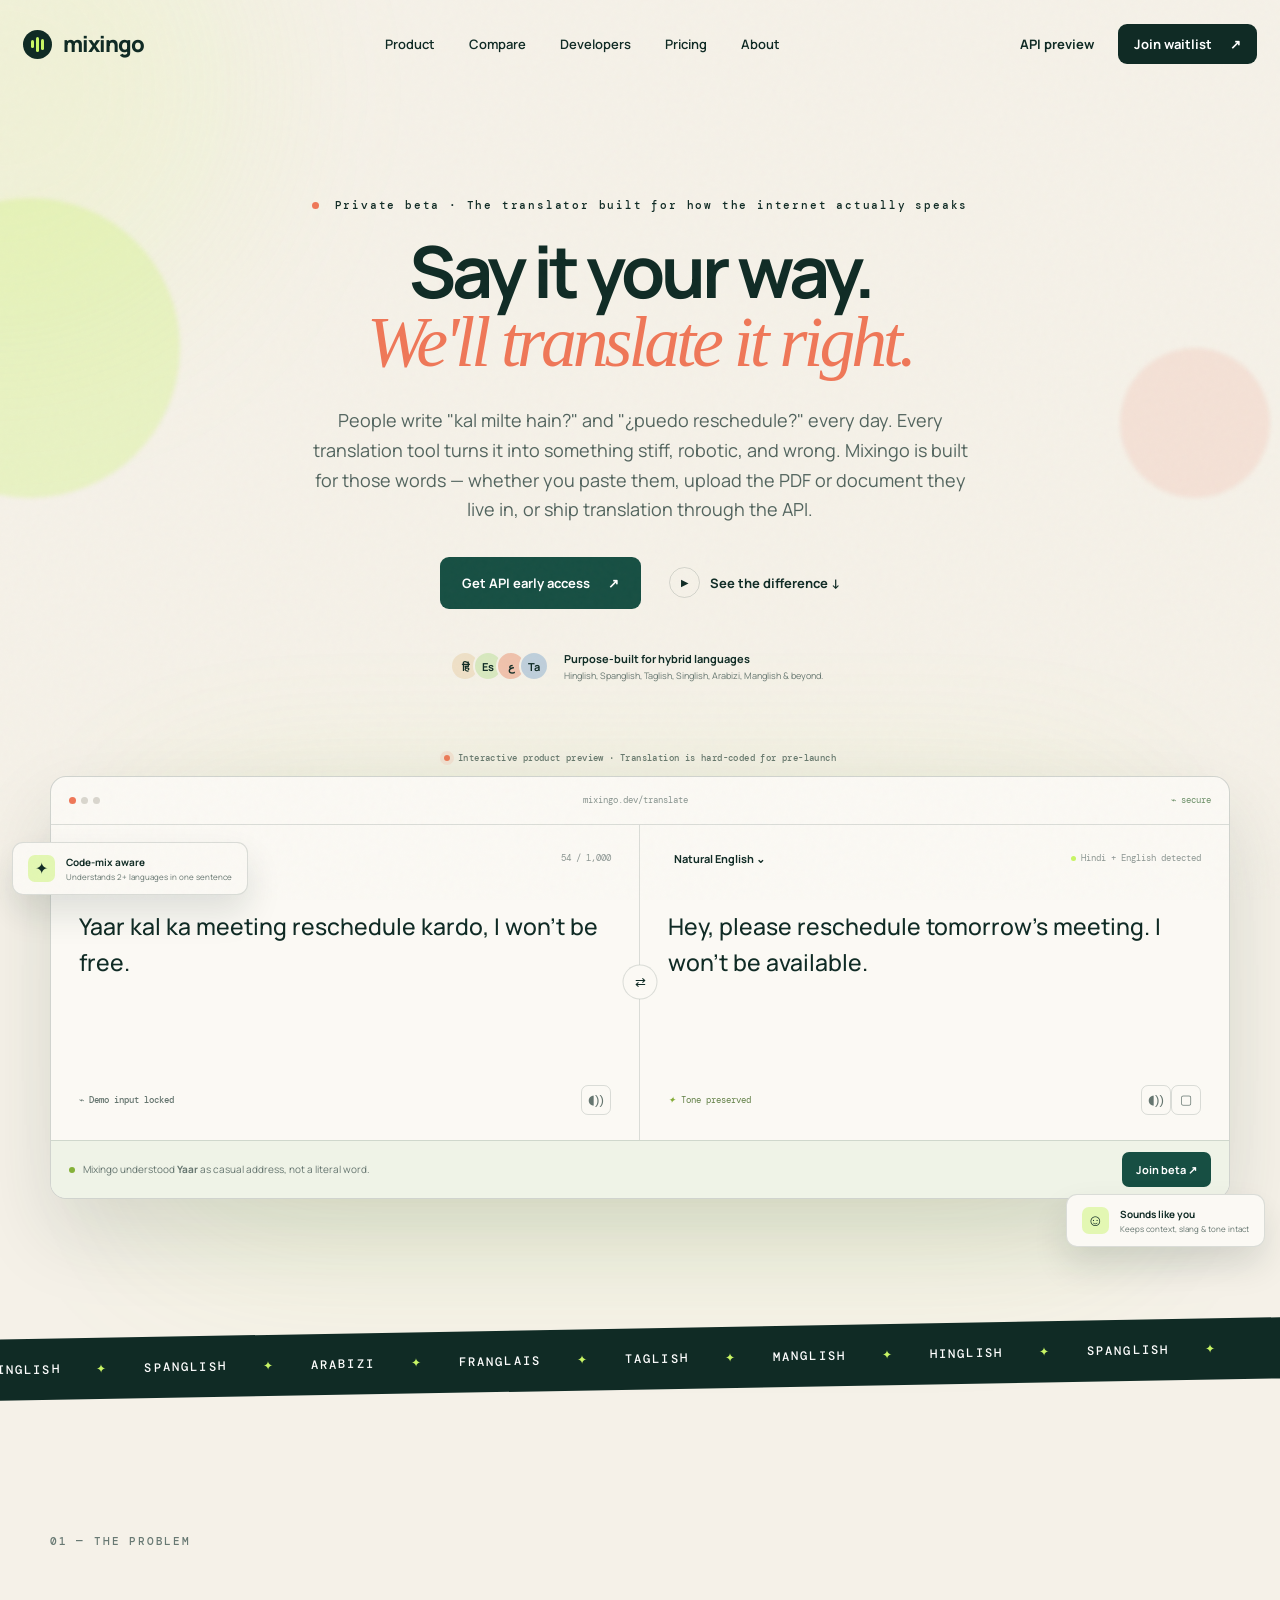
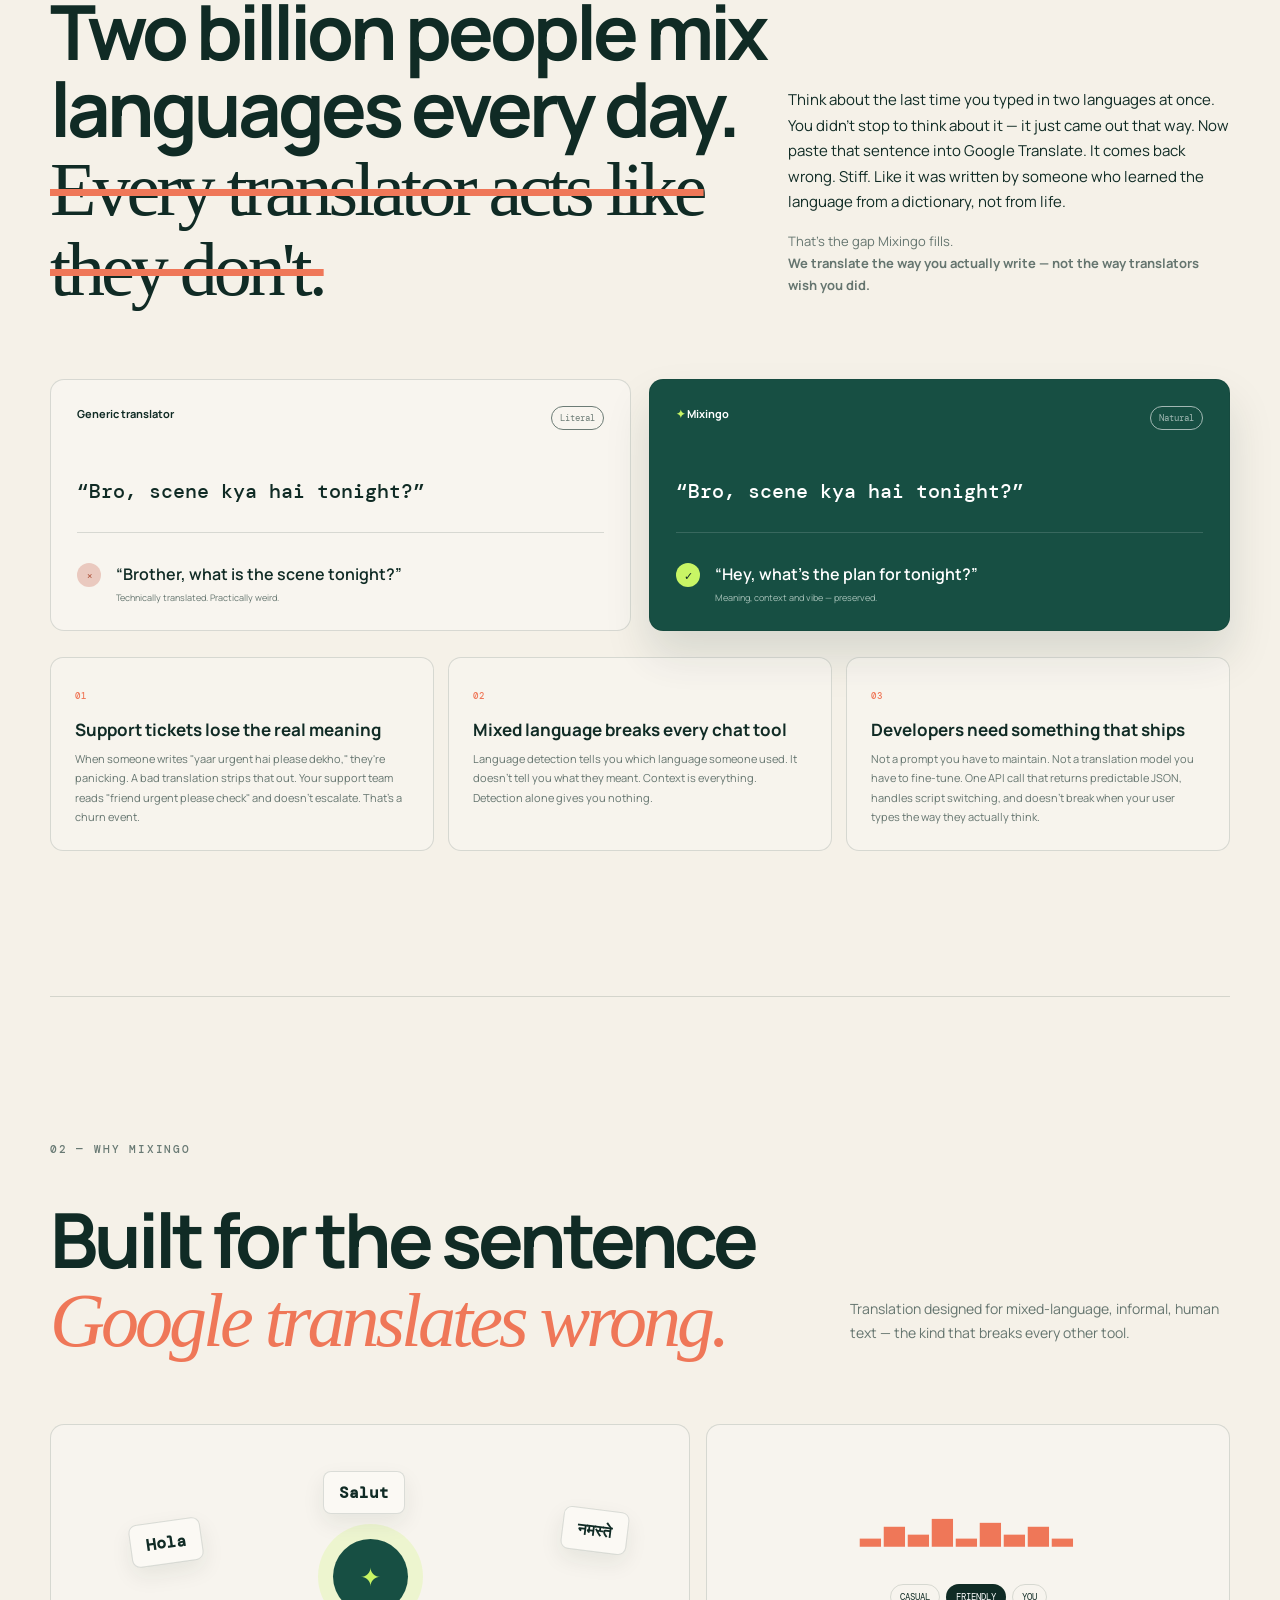
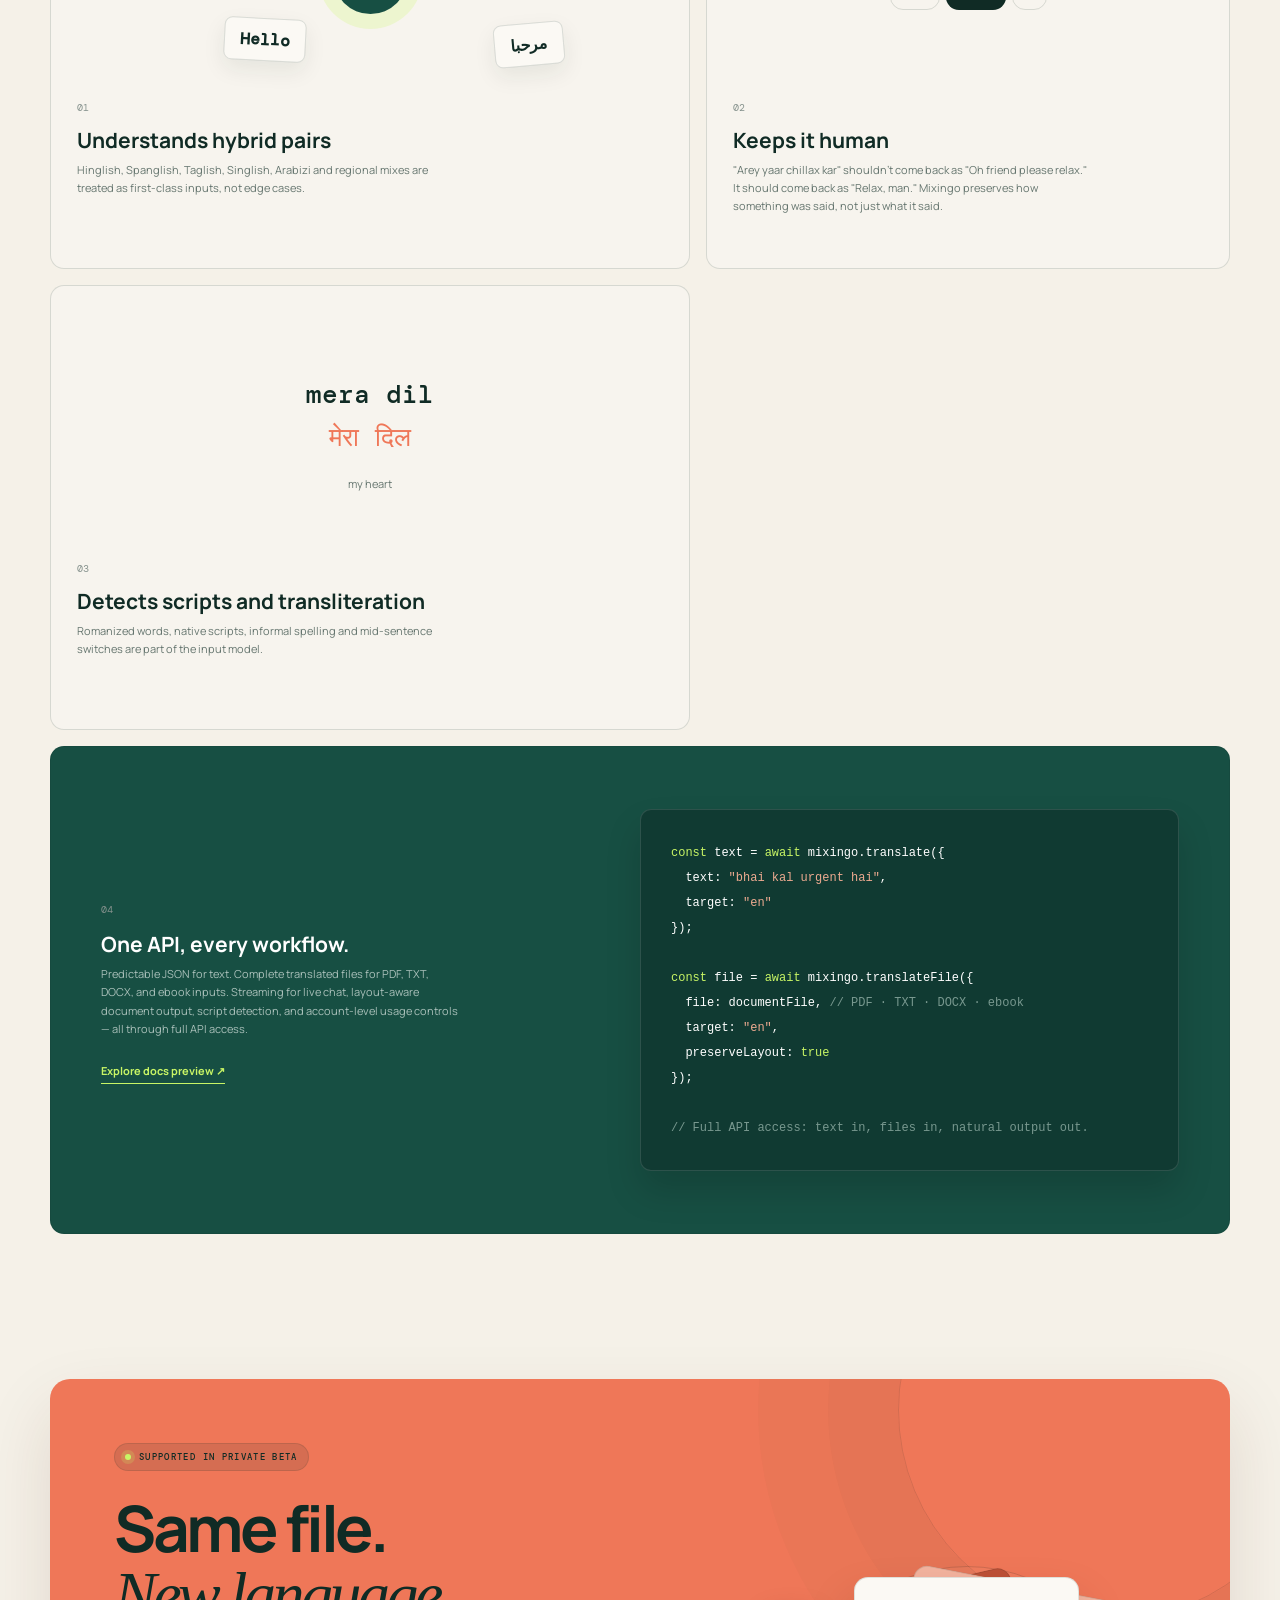
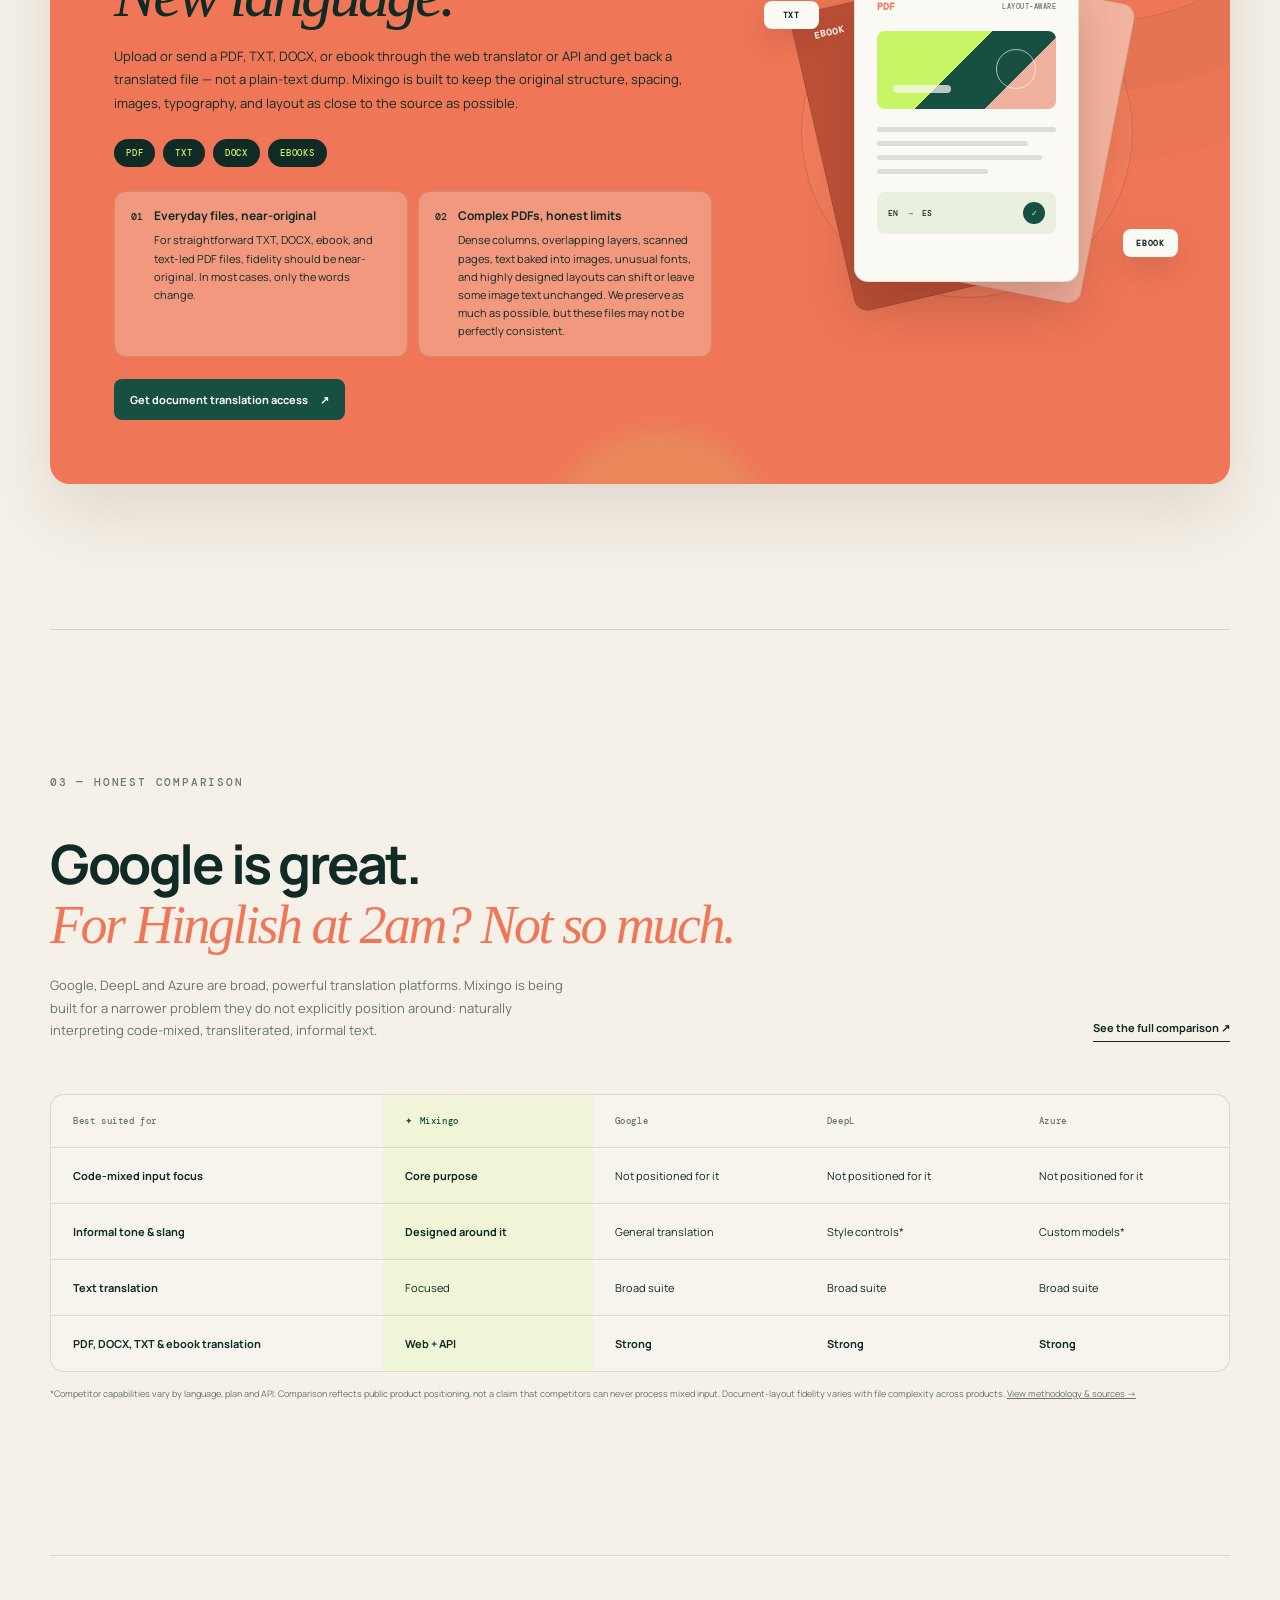
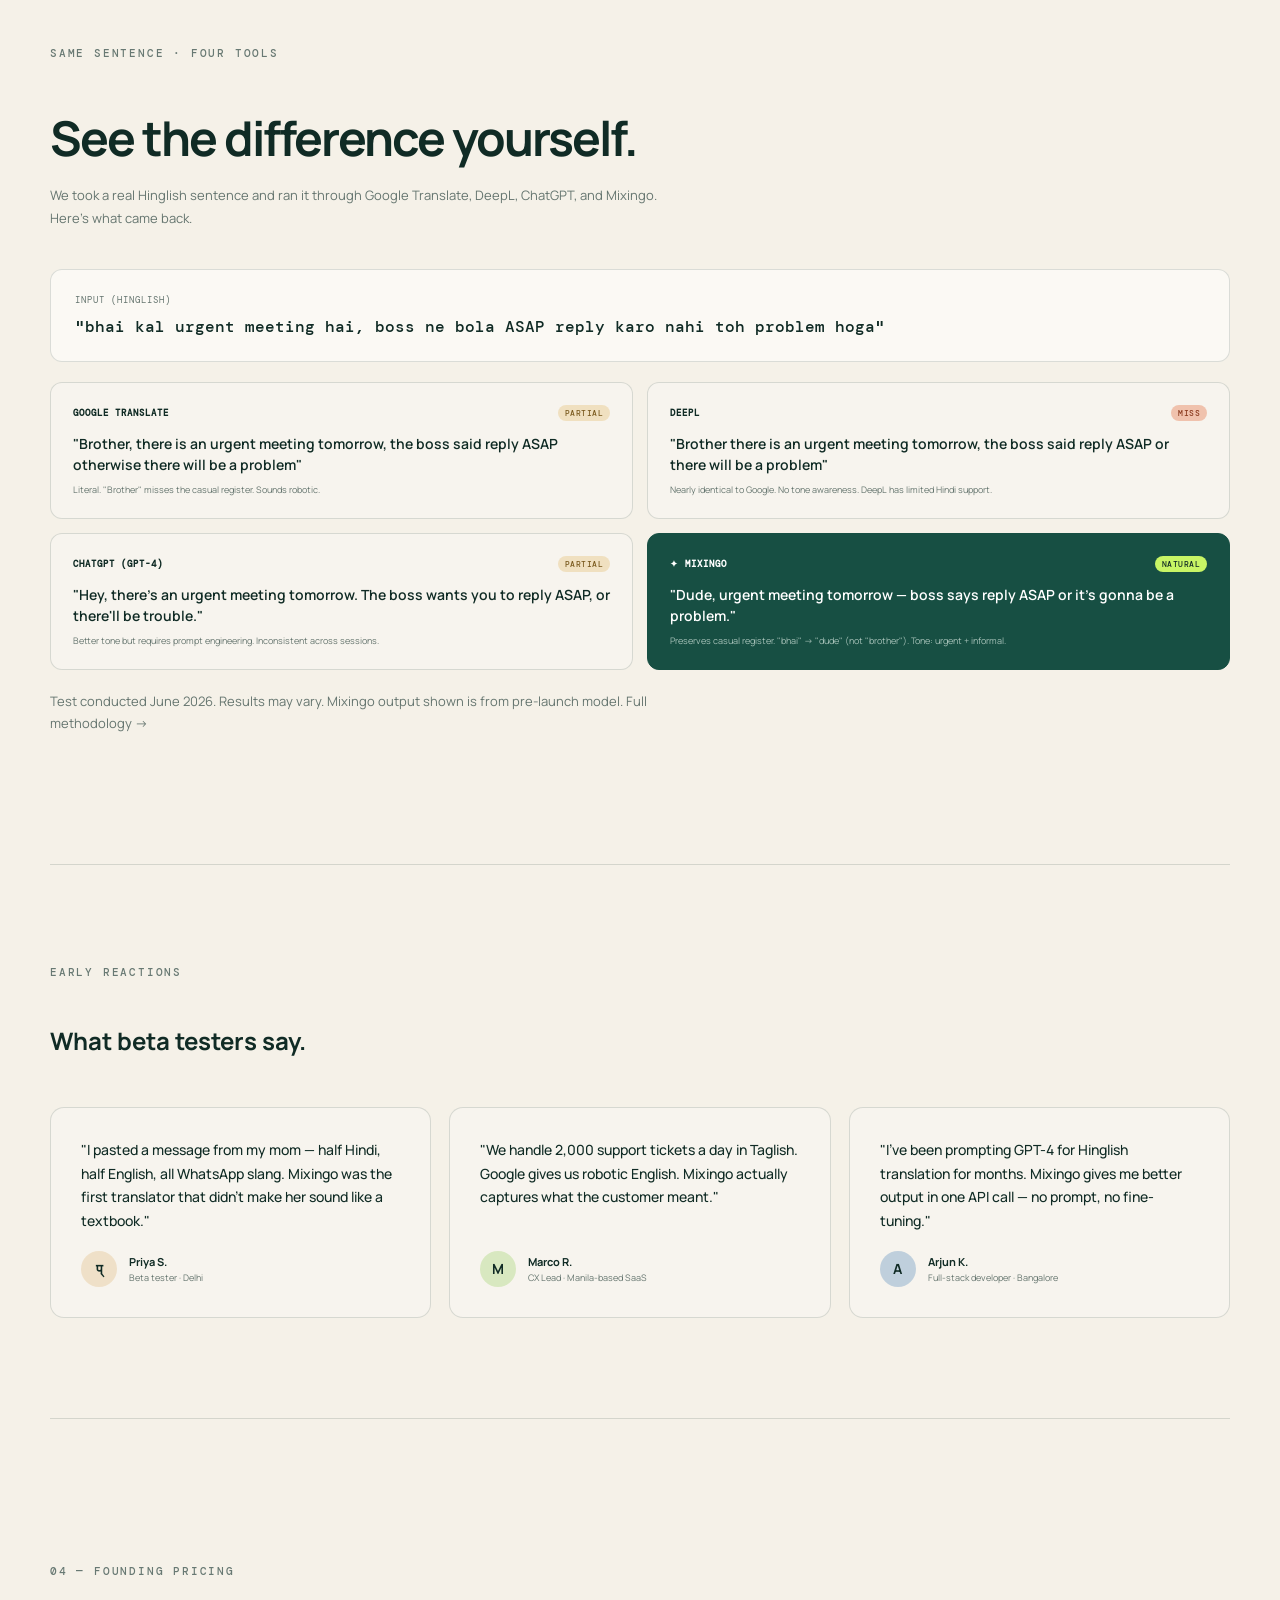
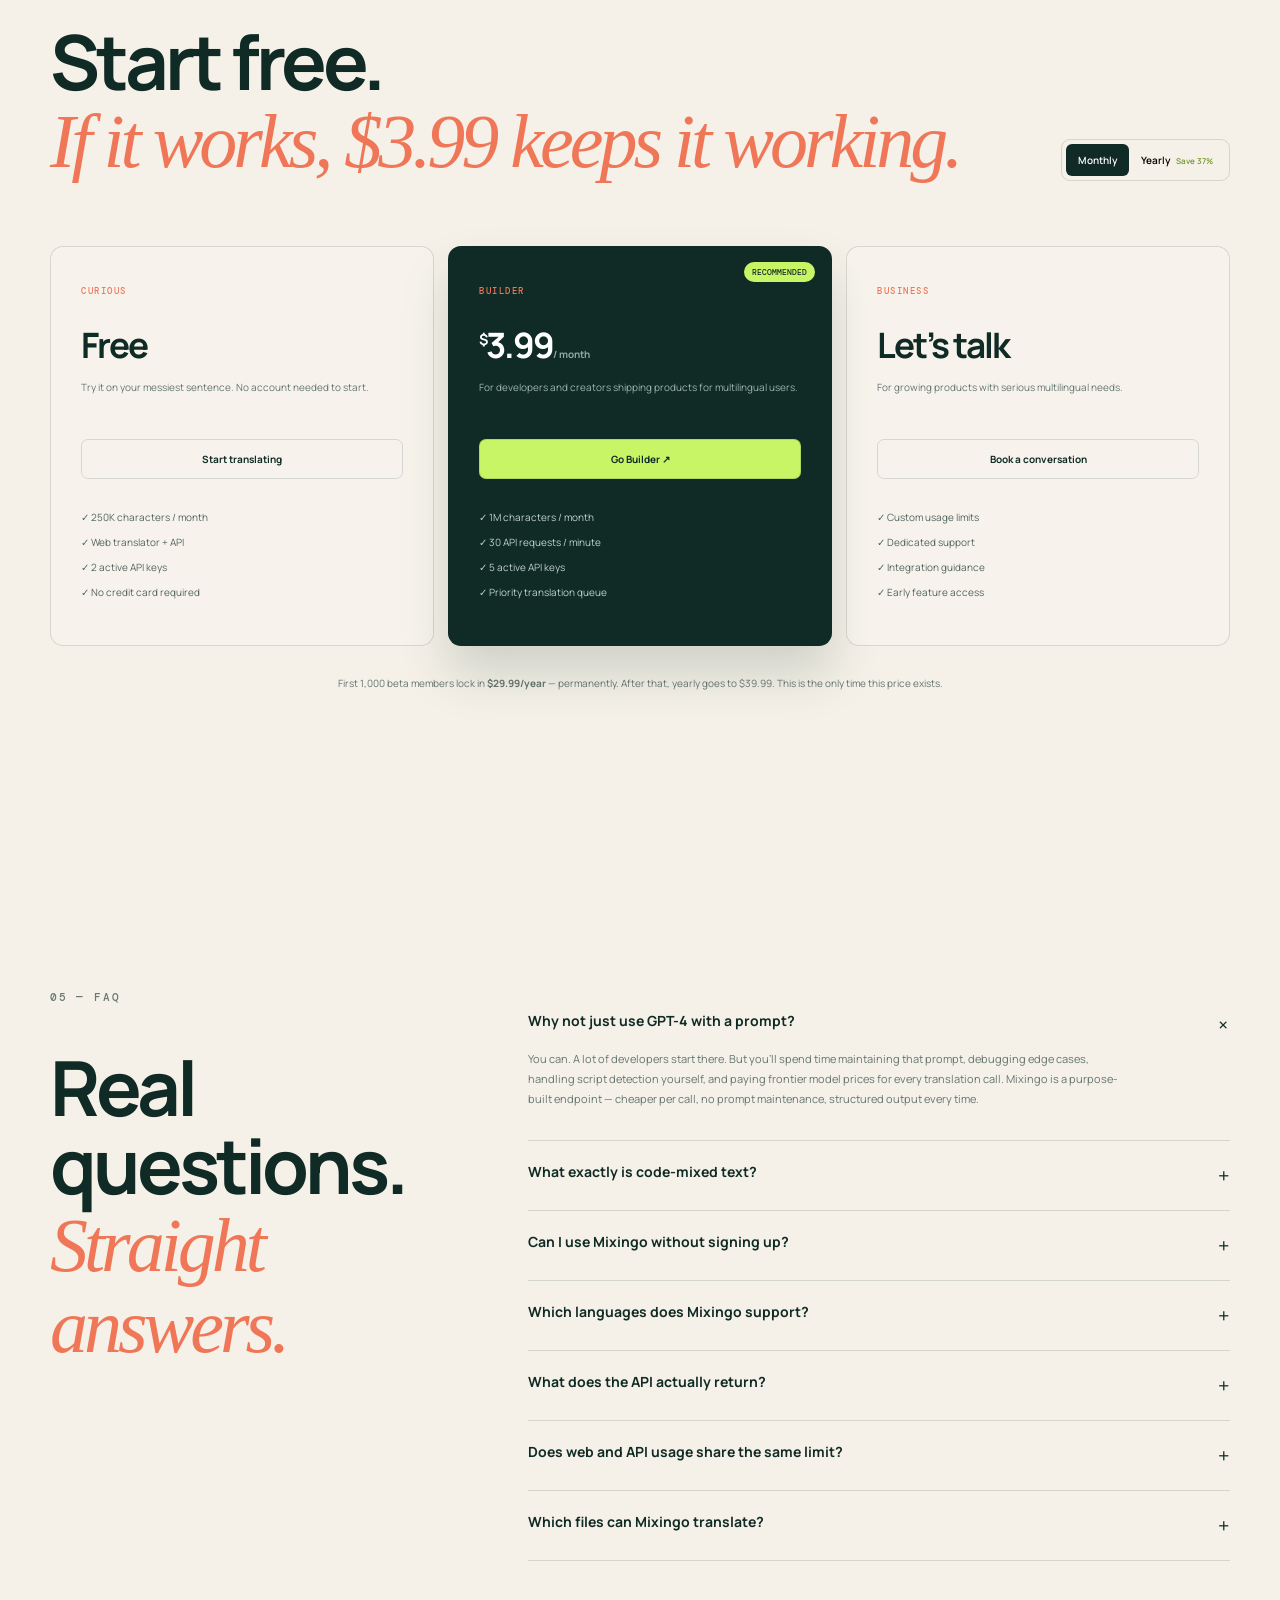
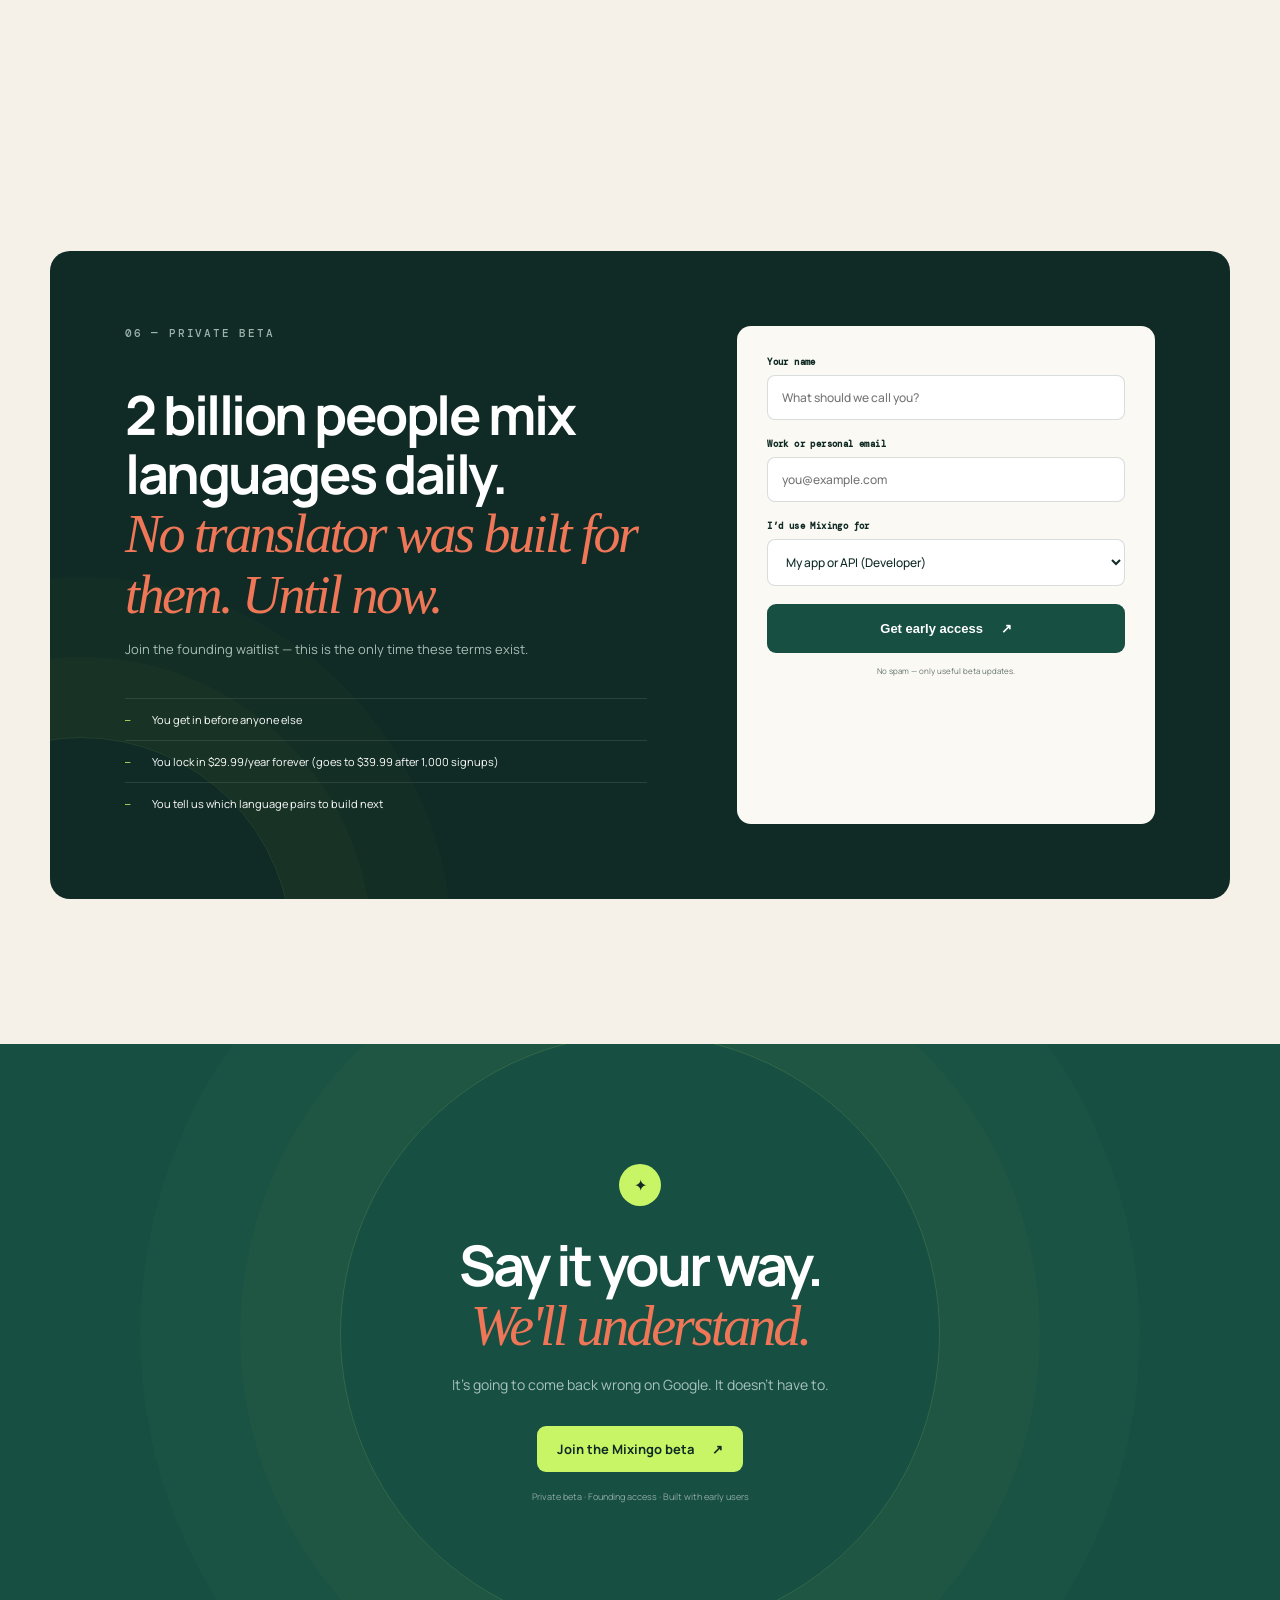
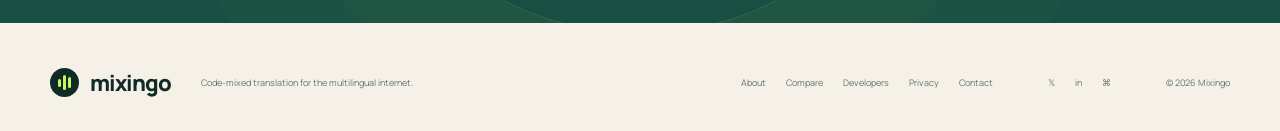
==== commit 39de3f89: "feat: add full document translation support" ====
--- a/index.html
+++ b/index.html
@@ -5,18 +5,18 @@
   <meta charset="UTF-8" />
   <meta name="viewport" content="width=device-width, initial-scale=1.0" />
   <meta name="description"
-    content="Mixingo translates mixed-language text that Google gets wrong — Hinglish, Spanglish, Taglish, Arabizi. Free web translator and developer API." />
+    content="Mixingo's private-beta web translator and API support Hinglish, Spanglish, PDFs, DOCX, TXT and ebooks with natural tone and layout-aware file output." />
   <meta name="robots" content="index, follow" />
   <link rel="canonical" href="https://mixingo.dev/" />
   <meta property="og:title" content="Mixingo — Translation for how people actually write" />
-  <meta property="og:description" content="The first translator built for mixed-language text. Hinglish, Spanglish, Taglish, Arabizi — translated naturally." />
+  <meta property="og:description" content="Private-beta web and API translation for mixed-language text, PDFs, DOCX, TXT and ebooks — with file structure and layout preserved as closely as possible." />
   <meta property="og:url" content="https://mixingo.dev/" />
   <meta property="og:type" content="website" />
   <meta property="og:site_name" content="Mixingo" />
   <meta name="twitter:card" content="summary_large_image" />
-  <meta name="twitter:title" content="Mixingo — Translation for mixed-language text" />
-  <meta name="twitter:description" content="Google translates Hindi. DeepL translates English. Nobody translates Hinglish. Until Mixingo." />
-  <title>Mixingo — Translation for Hinglish, Spanglish, Taglish &amp; mixed-language text</title>
+  <meta name="twitter:title" content="Mixingo — Translation for mixed-language text and files" />
+  <meta name="twitter:description" content="Private-beta web and API translation for Hinglish, Spanglish, PDFs, DOCX, TXT and ebooks — with layout-aware document output." />
+  <title>Mixingo — Mixed-language, PDF &amp; document translation</title>
   <link rel="preconnect" href="https://fonts.googleapis.com">
   <link rel="preconnect" href="https://fonts.gstatic.com" crossorigin>
   <link
@@ -31,7 +31,12 @@
     "url": "https://mixingo.dev",
     "applicationCategory": "UtilitiesApplication",
     "operatingSystem": "Web",
-    "description": "Translation API and web tool for code-mixed, multilingual text like Hinglish, Spanglish, Taglish, and Arabizi.",
+    "description": "Private-beta web translator and full-access API for code-mixed multilingual text and layout-aware PDF, DOCX, TXT, and ebook translation.",
+    "featureList": [
+      "Code-mixed translation for Hinglish, Spanglish, Taglish, and Arabizi",
+      "Private-beta PDF, DOCX, TXT, and ebook translation on web and API",
+      "Best-effort preservation of document formatting and layout"
+    ],
     "offers": {
       "@type": "Offer",
       "price": "0",
@@ -69,7 +74,7 @@
       <div class="eyebrow reveal"><span></span> Private beta · The translator built for how the internet actually speaks</div>
       <h1 class="reveal delay-1">Say it your way.<br><em>We'll translate it right.</em>
       </h1>
-      <p class="hero-copy reveal delay-2">People write "kal milte hain?" and "¿puedo reschedule?" every day. Every translation tool turns it into something stiff, robotic, and wrong. Mixingo is built for those sentences — as a web translator anyone can use, and an API developers can ship.</p>
+      <p class="hero-copy reveal delay-2">People write "kal milte hain?" and "¿puedo reschedule?" every day. Every translation tool turns it into something stiff, robotic, and wrong. Mixingo is built for those words — whether you paste them, upload the PDF or document they live in, or ship translation through the API.</p>
       <div class="hero-actions reveal delay-3"><a class="button primary" href="#waitlist">Get API early access
           <span>↗</span></a><a class="watch" href="#product"><b>▶</b> See the difference ↓</a></div>
       <div class="proof reveal delay-3">
@@ -198,20 +203,65 @@
         </article>
         <article class="feature feature-wide" id="developers">
           <div><span class="num">04</span>
-            <h3>One API, ready to ship.</h3>
-            <p>Predictable JSON. Streaming for live chat. Non-streaming for batch jobs. Script detection baked in. Account-level usage controls. No prompt engineering required.</p><a href="developers.html">Explore docs preview
+            <h3>One API, every workflow.</h3>
+            <p>Predictable JSON for text. Complete translated files for PDF, TXT, DOCX, and ebook inputs. Streaming for live chat, layout-aware document output, script detection, and account-level usage controls — all through full API access.</p><a href="developers.html">Explore docs preview
               <span>↗</span></a>
           </div>
-          <pre><code><span>const</span> result = <span>await</span> mixingo.translate({
-  text: <i>"bhai kal urgent hai, boss ne bola ASAP reply karo"</i>,
+          <pre><code><span>const</span> text = <span>await</span> mixingo.translate({
+  text: <i>"bhai kal urgent hai"</i>,
+  target: <i>"en"</i>
+});
+
+<span>const</span> file = <span>await</span> mixingo.translateFile({
+  file: documentFile, <span class="comment">// PDF · TXT · DOCX · ebook</span>
   target: <i>"en"</i>,
-  style: <i>"natural"</i>
+  preserveLayout: <span>true</span>
 });
 
-<span class="comment">// "Hey, there's an urgent meeting tomorrow —</span>
-<span class="comment">//  the boss wants a reply ASAP"</span>
-<span class="comment">// tone: urgent | detected: Hinglish</span></code></pre>
-        </article>
+<span class="comment">// Full API access: text in, files in, natural output out.</span></code></pre>
+        </article>
+      </div>
+    </section>
+
+    <section class="document-section shell" id="documents">
+      <div class="document-feature">
+        <div class="document-copy">
+          <span class="document-eyebrow"><i></i> SUPPORTED IN PRIVATE BETA</span>
+          <h2>Same file.<br><em>New language.</em></h2>
+          <p class="document-lead">Upload or send a PDF, TXT, DOCX, or ebook through the web translator or API and get back a translated file — not a plain-text dump. Mixingo is built to keep the original structure, spacing, images, typography, and layout as close to the source as possible.</p>
+          <ul class="document-formats" aria-label="Supported file types">
+            <li>PDF</li><li>TXT</li><li>DOCX</li><li>EBOOKS</li>
+          </ul>
+          <div class="document-fidelity">
+            <article>
+              <span>01</span>
+              <div><h3>Everyday files, near-original</h3>
+                <p>For straightforward TXT, DOCX, ebook, and text-led PDF files, fidelity should be near-original. In most cases, only the words change.</p>
+              </div>
+            </article>
+            <article>
+              <span>02</span>
+              <div><h3>Complex PDFs, honest limits</h3>
+                <p>Dense columns, overlapping layers, scanned pages, text baked into images, unusual fonts, and highly designed layouts can shift or leave some image text unchanged. We preserve as much as possible, but these files may not be perfectly consistent.</p>
+              </div>
+            </article>
+          </div>
+          <a class="document-link" href="#waitlist">Get document translation access <span>↗</span></a>
+        </div>
+        <div class="document-visual" aria-hidden="true">
+          <span class="document-orbit orbit-one">TXT</span>
+          <span class="document-orbit orbit-two">EBOOK</span>
+          <div class="document-stack">
+            <div class="document-sheet sheet-back"><span>EBOOK</span></div>
+            <div class="document-sheet sheet-middle"><span>DOCX</span></div>
+            <div class="document-sheet sheet-front">
+              <div class="sheet-head"><span>PDF</span><small>LAYOUT-AWARE</small></div>
+              <div class="sheet-image"><i></i><b></b></div>
+              <div class="sheet-lines"><i></i><i></i><i></i><i></i></div>
+              <div class="sheet-status"><span>EN</span><b>→</b><span>ES</span><em>✓</em></div>
+            </div>
+          </div>
+        </div>
       </div>
     </section>
 
@@ -259,8 +309,8 @@
               <td>Broad suite</td>
             </tr>
             <tr>
-              <td>Documents / images / speech</td>
-              <td class="mixingo-col">Roadmap</td>
+              <td>PDF, DOCX, TXT &amp; ebook translation</td>
+              <td class="mixingo-col"><b>Web + API</b></td>
               <td><b>Strong</b></td>
               <td><b>Strong</b></td>
               <td><b>Strong</b></td>
@@ -269,8 +319,8 @@
         </table>
       </div>
       <p class="comparison-note">*Competitor capabilities vary by language, plan and API. Comparison reflects public
-        product positioning, not a claim that competitors can never process mixed input. <a
-          href="compare.html#sources">View methodology & sources →</a></p>
+        product positioning, not a claim that competitors can never process mixed input. Document-layout fidelity varies
+        with file complexity across products. <a href="compare.html#sources">View methodology & sources →</a></p>
     </section>
 
     <section class="live-compare shell">
@@ -412,9 +462,8 @@
           <p>Yes. Signed-in accounts use one clear, unified character allowance across both web and API translation.</p>
         </details>
         <details>
-          <summary>Can Mixingo translate PDFs or files?<span>+</span></summary>
-          <p>Not yet. Mixingo is focused on fast, excellent text translation today. File translation is on the roadmap.
-          </p>
+          <summary>Which files can Mixingo translate?<span>+</span></summary>
+          <p>PDF, TXT, DOCX, and ebook files are supported across both the private-beta web translator and API, so API users get the same complete file-translation access as web users. Our goal is to return the same file with its text translated while preserving the original formatting, images, spacing, and layout. Straightforward files should be near-original — in most cases, only the words change. Highly designed PDFs with dense columns, overlapping layers, scanned pages, text baked into images, unusual fonts, or many visual elements can be less consistent; some image text may remain unchanged, so we preserve as much as possible rather than promise pixel-perfect output for every file.</p>
         </details>
       </div>
     </section>
@@ -442,6 +491,7 @@
           <option>Customer support (Business)</option>
           <option>Content & communities (Creator)</option>
           <option>Everyday translation</option>
+          <option>PDF &amp; document translation</option>
           <option>Studying & learning</option>
         </select><button class="button primary" type="submit">Get early access <span>↗</span></button>
         <small>No spam — only useful beta updates.</small>
--- a/src/style.css
+++ b/src/style.css
@@ -1137,115 +1137,386 @@
     margin-top: 30px
 }
 
-.soon {
-    min-height: 430px;
-    border-radius: 18px;
-    background: #de744f;
+.document-section {
+    padding: 0 0 145px
+}
+
+.document-feature {
+    min-height: 520px;
+    border-radius: 20px;
+    background: var(--orange);
+    color: var(--ink);
+    display: grid;
+    grid-template-columns: minmax(0, 1.2fr) minmax(330px, .8fr);
+    align-items: center;
+    gap: 56px;
+    padding: 64px;
+    overflow: hidden;
+    position: relative;
+    isolation: isolate;
+    box-shadow: 0 30px 70px rgba(83, 33, 20, .12);
+    min-width: 0
+}
+
+.document-feature::before,
+.document-feature::after {
+    content: '';
+    position: absolute;
+    border-radius: 50%;
+    pointer-events: none;
+    z-index: -1
+}
+
+.document-feature::before {
+    width: 420px;
+    height: 420px;
+    right: -90px;
+    top: -180px;
+    border: 1px solid rgba(16, 43, 37, .13);
+    box-shadow: 0 0 0 70px rgba(16, 43, 37, .025), 0 0 0 140px rgba(16, 43, 37, .018)
+}
+
+.document-feature::after {
+    width: 230px;
+    height: 230px;
+    left: 42%;
+    bottom: -175px;
+    background: rgba(200, 245, 101, .13);
+    filter: blur(10px)
+}
+
+.document-copy {
+    max-width: 660px;
+    min-width: 0;
+    position: relative;
+    z-index: 2
+}
+
+.document-eyebrow {
+    width: fit-content;
+    display: inline-flex;
+    align-items: center;
+    gap: 8px;
+    font: 500 9px 'DM Mono';
+    letter-spacing: 1.35px;
+    background: rgba(16, 43, 37, .11);
+    border: 1px solid rgba(16, 43, 37, .12);
+    padding: 7px 10px;
+    border-radius: 999px
+}
+
+.document-eyebrow i {
+    width: 6px;
+    height: 6px;
+    border-radius: 50%;
+    background: var(--mint);
+    box-shadow: 0 0 0 4px rgba(200, 245, 101, .2)
+}
+
+.document-feature h2 {
+    font-size: clamp(44px, 5vw, 64px);
+    line-height: 1;
+    letter-spacing: -3.5px;
+    margin: 25px 0 18px
+}
+
+.document-feature h2 em {
+    font-family: Georgia, serif;
+    font-weight: 400;
+    color: var(--ink)
+}
+
+.document-lead {
+    font-size: 13px;
+    line-height: 1.8;
+    max-width: 620px;
+    margin: 0;
+    color: var(--ink)
+}
+
+.document-formats {
+    display: flex;
+    flex-wrap: wrap;
+    gap: 8px;
+    margin: 24px 0;
+    padding: 0;
+    list-style: none
+}
+
+.document-formats li {
+    border-radius: 999px;
+    background: var(--ink);
+    color: var(--mint);
+    padding: 8px 12px;
+    font: 500 9px 'DM Mono';
+    letter-spacing: .8px
+}
+
+.document-fidelity {
+    display: grid;
+    grid-template-columns: 1fr 1fr;
+    gap: 10px;
+    margin-top: 6px
+}
+
+.document-fidelity article {
+    display: flex;
+    align-items: flex-start;
+    gap: 11px;
+    min-height: 142px;
+    padding: 16px;
+    border: 1px solid rgba(16, 43, 37, .13);
+    border-radius: 12px;
+    background: rgba(251, 249, 244, .25)
+}
+
+.document-fidelity article>span {
+    flex: none;
+    font: 500 10px 'DM Mono';
+    color: var(--ink);
+    padding-top: 2px
+}
+
+.document-fidelity article>div {
+    min-width: 0
+}
+
+.document-fidelity h3 {
+    font-size: 12px;
+    line-height: 1.35;
+    margin: 0 0 7px
+}
+
+.document-fidelity p {
+    font-size: 11px;
+    line-height: 1.65;
+    margin: 0;
+    color: var(--ink)
+}
+
+.document-link {
+    display: inline-flex;
+    align-items: center;
+    gap: 12px;
+    margin-top: 22px;
+    padding: 13px 16px;
+    border-radius: 8px;
+    background: var(--green);
     color: white;
-    display: flex;
-    align-items: center;
-    justify-content: space-around;
-    padding: 60px;
-    overflow: hidden
-}
-
-.soon-copy {
-    max-width: 510px
-}
-
-.soon-copy>span {
-    font: 9px 'DM Mono';
-    letter-spacing: 1.5px;
-    background: rgba(255, 255, 255, .15);
-    padding: 6px 9px;
-    border-radius: 20px
-}
-
-.soon h2 {
-    font-size: 52px;
-    line-height: 1.05;
-    letter-spacing: -3px;
-    margin: 25px 0 15px
-}
-
-.soon p {
-    font-size: 11px;
-    line-height: 1.7;
-    max-width: 390px;
-    color: #f6d8cf
-}
-
-.soon a {
-    display: inline-block;
-    margin-top: 18px;
-    border-bottom: 1px solid white;
     font-size: 11px;
     font-weight: 700;
-    padding-bottom: 5px
-}
-
-.file-stack {
+    transition: transform .25s, box-shadow .25s
+}
+
+.document-link:hover {
+    transform: translateY(-2px);
+    box-shadow: 0 12px 24px rgba(16, 43, 37, .16)
+}
+
+.document-visual {
+    width: 100%;
+    min-width: 0;
+    min-height: 390px;
+    display: grid;
+    place-items: center;
     position: relative;
-    width: 300px;
-    height: 250px
-}
-
-.file {
-    width: 180px;
-    height: 230px;
-    border-radius: 10px;
+    z-index: 1
+}
+
+.document-visual::before {
+    content: '';
     position: absolute;
-    left: 55px;
-    top: 10px
-}
-
-.f3 {
-    background: #b95035;
-    transform: rotate(18deg)
-}
-
-.f2 {
-    background: #f2af98;
-    transform: rotate(9deg)
-}
-
-.f1 {
+    width: min(330px, 100%);
+    aspect-ratio: 1;
+    height: auto;
+    border: 1px solid rgba(16, 43, 37, .15);
+    border-radius: 50%;
+    box-shadow: inset 0 0 70px rgba(251, 249, 244, .08)
+}
+
+.document-stack {
+    position: relative;
+    width: 100%;
+    max-width: 330px;
+    height: 350px
+}
+
+.document-sheet {
+    width: 225px;
+    height: 305px;
+    border-radius: 14px;
+    position: absolute;
+    left: 50%;
+    margin-left: -112.5px;
+    top: 20px;
+    border: 1px solid rgba(16, 43, 37, .12);
+    transition: transform .45s cubic-bezier(.2, .8, .2, 1)
+}
+
+.document-sheet>span {
+    position: absolute;
+    left: 20px;
+    top: 18px;
+    font: 700 9px 'DM Mono';
+    letter-spacing: 1px
+}
+
+.sheet-back {
+    background: #bd5137;
+    color: var(--paper);
+    transform: translate(-34px, 10px) rotate(-13deg)
+}
+
+.sheet-middle {
+    background: #f3b49f;
+    transform: translate(31px, 5px) rotate(11deg)
+}
+
+.sheet-front {
     background: var(--paper);
     color: var(--ink);
     padding: 22px;
-    box-shadow: 0 25px 40px rgba(80, 20, 5, .2)
-}
-
-.f1 span {
+    box-shadow: 0 28px 48px rgba(83, 33, 20, .24)
+}
+
+.document-feature:hover .sheet-back {
+    transform: translate(-42px, 10px) rotate(-15deg)
+}
+
+.document-feature:hover .sheet-middle {
+    transform: translate(40px, 5px) rotate(13deg)
+}
+
+.document-feature:hover .sheet-front {
+    transform: translateY(-7px)
+}
+
+.sheet-head {
+    display: flex;
+    align-items: center;
+    justify-content: space-between;
+    margin-bottom: 18px
+}
+
+.sheet-head span {
     font: 700 10px 'DM Mono';
     color: var(--orange)
 }
 
-.f1 i {
+.sheet-head small {
+    font: 500 7px 'DM Mono';
+    letter-spacing: .5px;
+    color: var(--muted)
+}
+
+.sheet-image {
+    height: 78px;
+    border-radius: 8px;
+    overflow: hidden;
+    position: relative;
+    background: linear-gradient(135deg, #c8f565 0 45%, #174f43 45% 72%, #f0b29e 72%)
+}
+
+.sheet-image i {
+    position: absolute;
+    width: 40px;
+    height: 40px;
+    border-radius: 50%;
+    right: 20px;
+    top: 18px;
+    border: 1px solid rgba(251, 249, 244, .65)
+}
+
+.sheet-image b {
+    position: absolute;
+    width: 58px;
+    height: 8px;
+    left: 16px;
+    bottom: 16px;
+    border-radius: 5px;
+    background: rgba(251, 249, 244, .72)
+}
+
+.sheet-lines {
+    margin: 18px 0
+}
+
+.sheet-lines i {
     display: block;
     height: 5px;
     background: #d9ded9;
     border-radius: 4px;
-    margin-top: 17px
-}
-
-.f1 i:nth-of-type(2) {
-    width: 80%
-}
-
-.f1 i:nth-of-type(3) {
-    width: 55%
-}
-
-.f1 b {
+    margin-top: 9px
+}
+
+.sheet-lines i:nth-child(2) {
+    width: 84%
+}
+
+.sheet-lines i:nth-child(3) {
+    width: 92%
+}
+
+.sheet-lines i:nth-child(4) {
+    width: 62%
+}
+
+.sheet-status {
+    height: 42px;
+    border-radius: 8px;
+    background: #eaf0e0;
+    display: flex;
+    align-items: center;
+    gap: 8px;
+    padding: 0 11px;
+    font: 500 8px 'DM Mono'
+}
+
+.sheet-status b {
+    font-weight: 500
+}
+
+.sheet-status em {
     display: grid;
     place-items: center;
-    width: 45px;
-    height: 45px;
+    width: 22px;
+    height: 22px;
+    border-radius: 50%;
+    margin-left: auto;
     background: var(--green);
     color: var(--mint);
-    border-radius: 50%;
-    margin: 40px auto
+    font-style: normal
+}
+
+.document-orbit {
+    position: absolute;
+    z-index: 3;
+    min-width: 55px;
+    padding: 9px 11px;
+    border-radius: 8px;
+    background: var(--paper);
+    box-shadow: 0 12px 28px rgba(83, 33, 20, .16);
+    text-align: center;
+    font: 700 8px 'DM Mono';
+    letter-spacing: .7px;
+    animation: document-drift 4s ease-in-out infinite
+}
+
+.orbit-one {
+    left: -4px;
+    top: 64px
+}
+
+.orbit-two {
+    right: -12px;
+    bottom: 70px;
+    animation-delay: -2s
+}
+
+@keyframes document-drift {
+    50% {
+        transform: translateY(-8px)
+    }
 }
 
 .faq {
@@ -1484,15 +1755,22 @@
         transform: none
     }
 
-    .soon {
-        flex-direction: column;
-        align-items: flex-start;
-        padding: 45px 28px;
-        gap: 40px
-    }
-
-    .file-stack {
-        display: none
+    .document-section {
+        padding-bottom: 90px
+    }
+
+    .document-feature {
+        grid-template-columns: 1fr;
+        padding: 45px 36px;
+        gap: 28px
+    }
+
+    .document-copy {
+        max-width: 100%
+    }
+
+    .document-visual {
+        min-height: 330px
     }
 
     .faq {
@@ -2051,6 +2329,10 @@
     display: grid;
     grid-template-columns: repeat(3, 1fr);
     gap: 16px
+}
+
+.api-use-grid {
+    grid-template-columns: repeat(2, 1fr)
 }
 
 .page-card {
@@ -2453,20 +2735,49 @@
         font-size: 32px
     }
 
-    .soon {
-        padding: 38px 22px;
+    .document-section {
+        padding-bottom: 75px
+    }
+
+    .document-feature {
+        padding: 36px 22px;
         border-radius: 14px;
         min-height: auto;
         gap: 30px
     }
 
-    .soon h2 {
+    .document-feature h2 {
         font-size: 38px;
         letter-spacing: -2px
     }
 
-    .soon-copy {
+    .document-copy {
         max-width: 100%
+    }
+
+    .document-lead {
+        font-size: 12px;
+        line-height: 1.7
+    }
+
+    .document-fidelity {
+        grid-template-columns: 1fr
+    }
+
+    .document-fidelity article {
+        min-height: auto
+    }
+
+    .document-visual {
+        min-height: 285px
+    }
+
+    .document-stack {
+        scale: .8
+    }
+
+    .document-orbit {
+        display: none
     }
 
     .faq {
@@ -2678,8 +2989,21 @@
         padding: 10px
     }
 
-    .soon h2 {
+    .document-feature h2 {
         font-size: 32px
+    }
+
+    .document-formats li {
+        padding: 7px 10px;
+        font-size: 8px
+    }
+
+    .document-visual {
+        min-height: 260px
+    }
+
+    .document-stack {
+        scale: .72
     }
 
     .final-cta h2 {
@@ -2728,6 +3052,7 @@
 
     .reveal,
     .floating-note,
+    .document-orbit,
     .marquee div {
         animation: none !important;
         transition: none !important
@@ -2736,6 +3061,24 @@
     .reveal {
         opacity: 1;
         transform: none
+    }
+
+    .document-sheet,
+    .document-link {
+        transition: none !important
+    }
+
+    .document-link:hover,
+    .document-feature:hover .sheet-front {
+        transform: none
+    }
+
+    .document-feature:hover .sheet-back {
+        transform: translate(-34px, 10px) rotate(-13deg)
+    }
+
+    .document-feature:hover .sheet-middle {
+        transform: translate(31px, 5px) rotate(11deg)
     }
 }
 
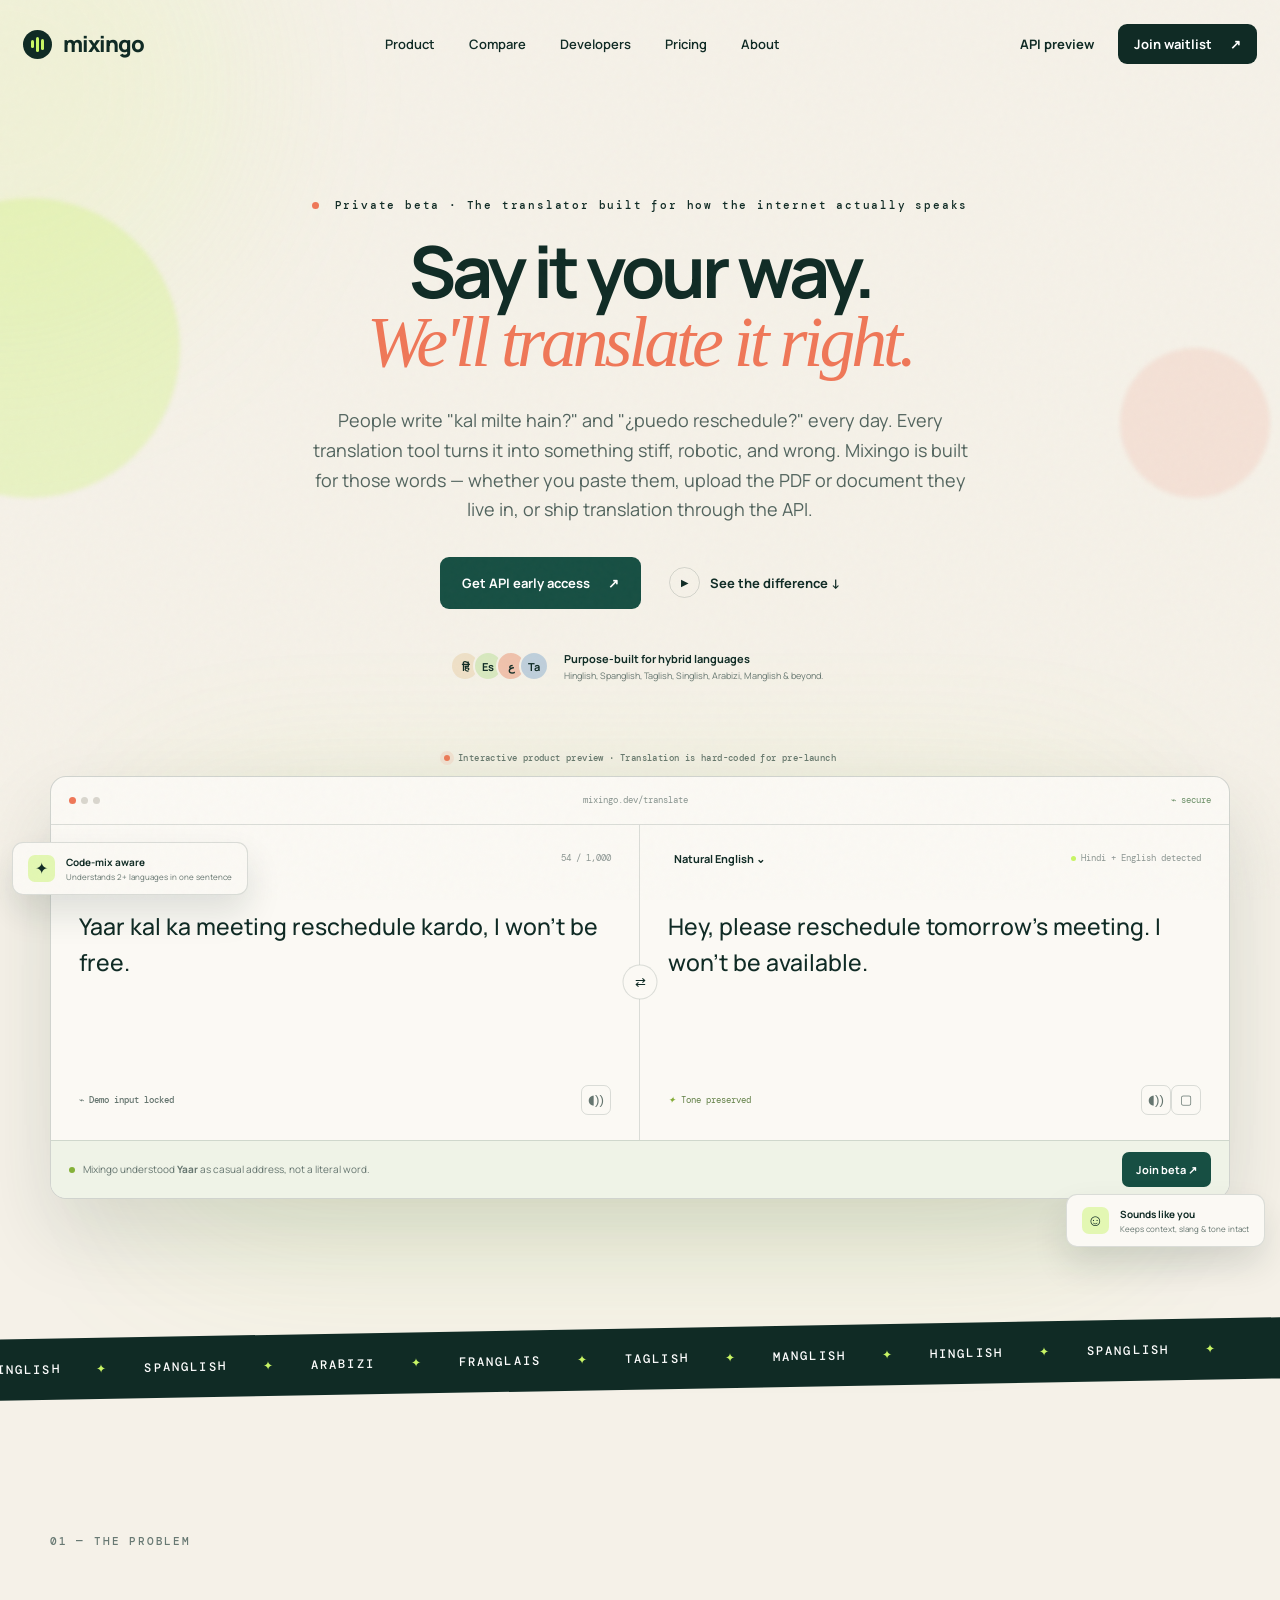
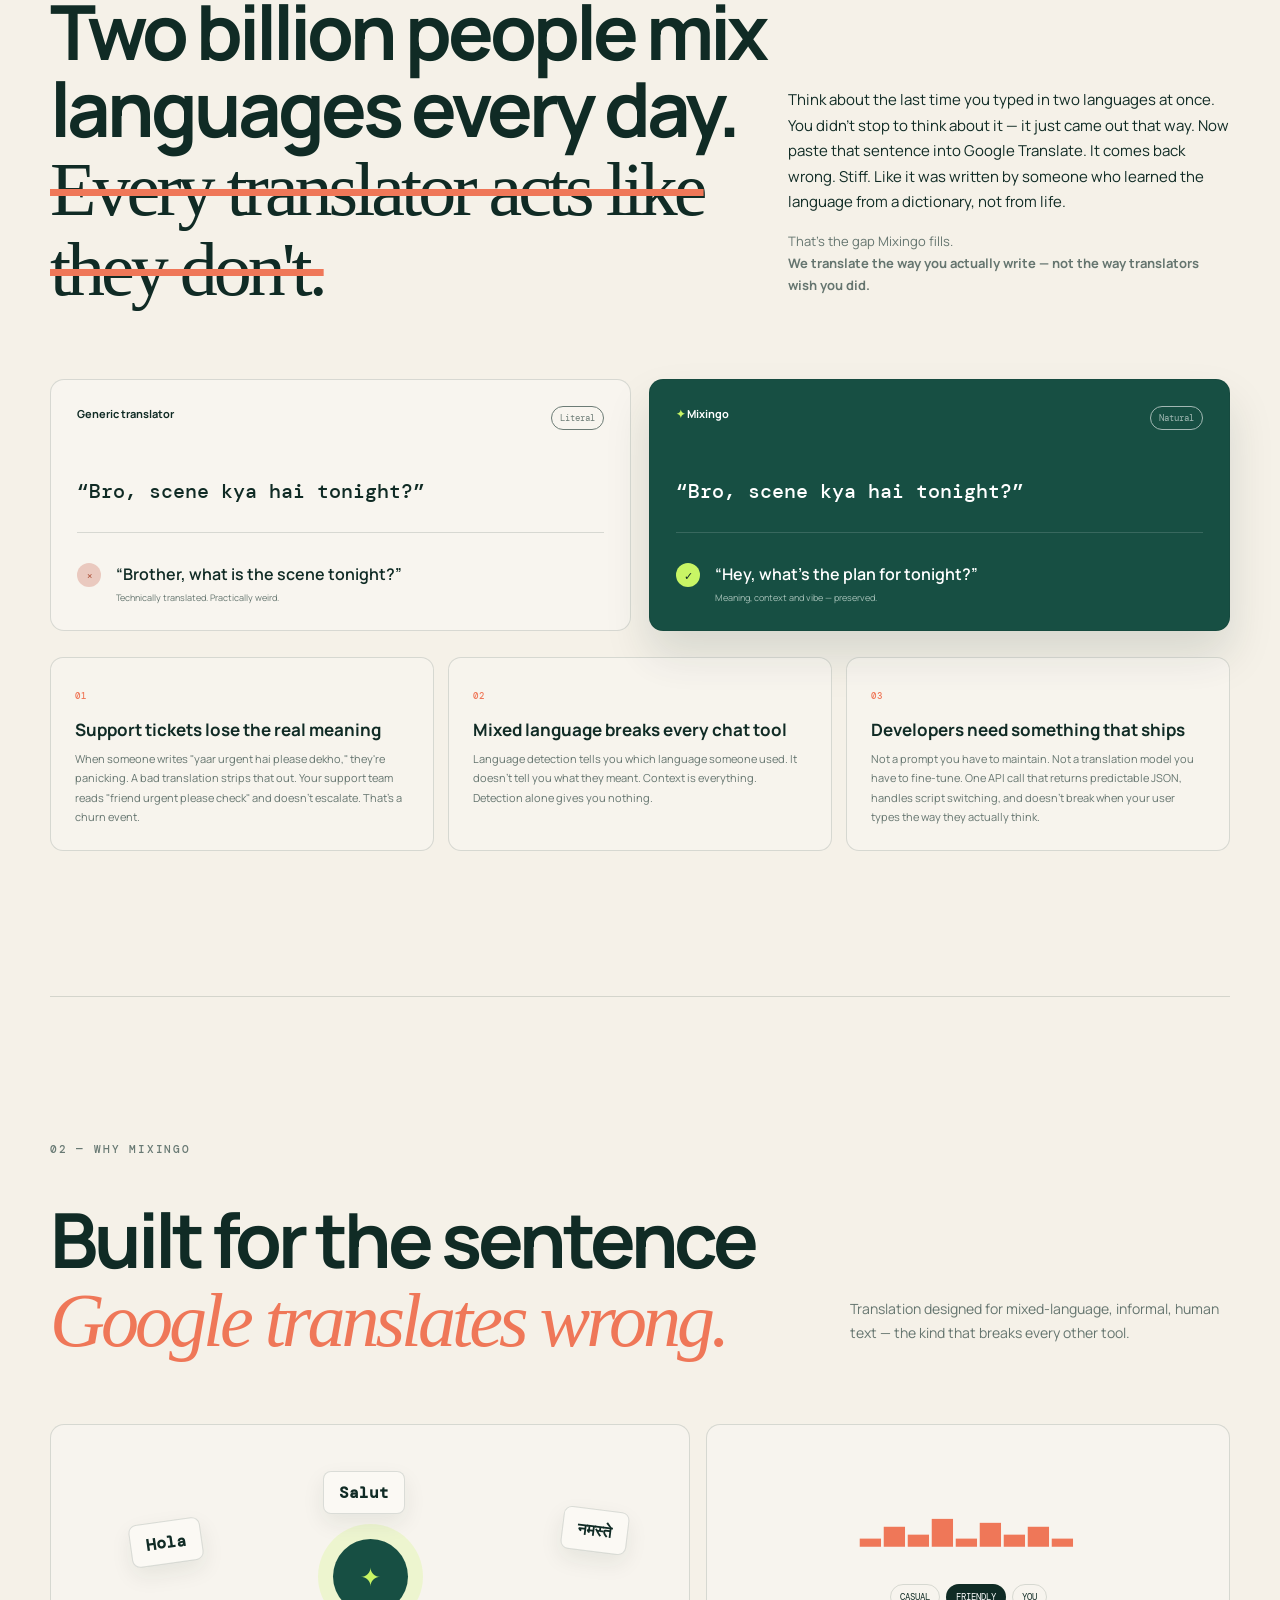
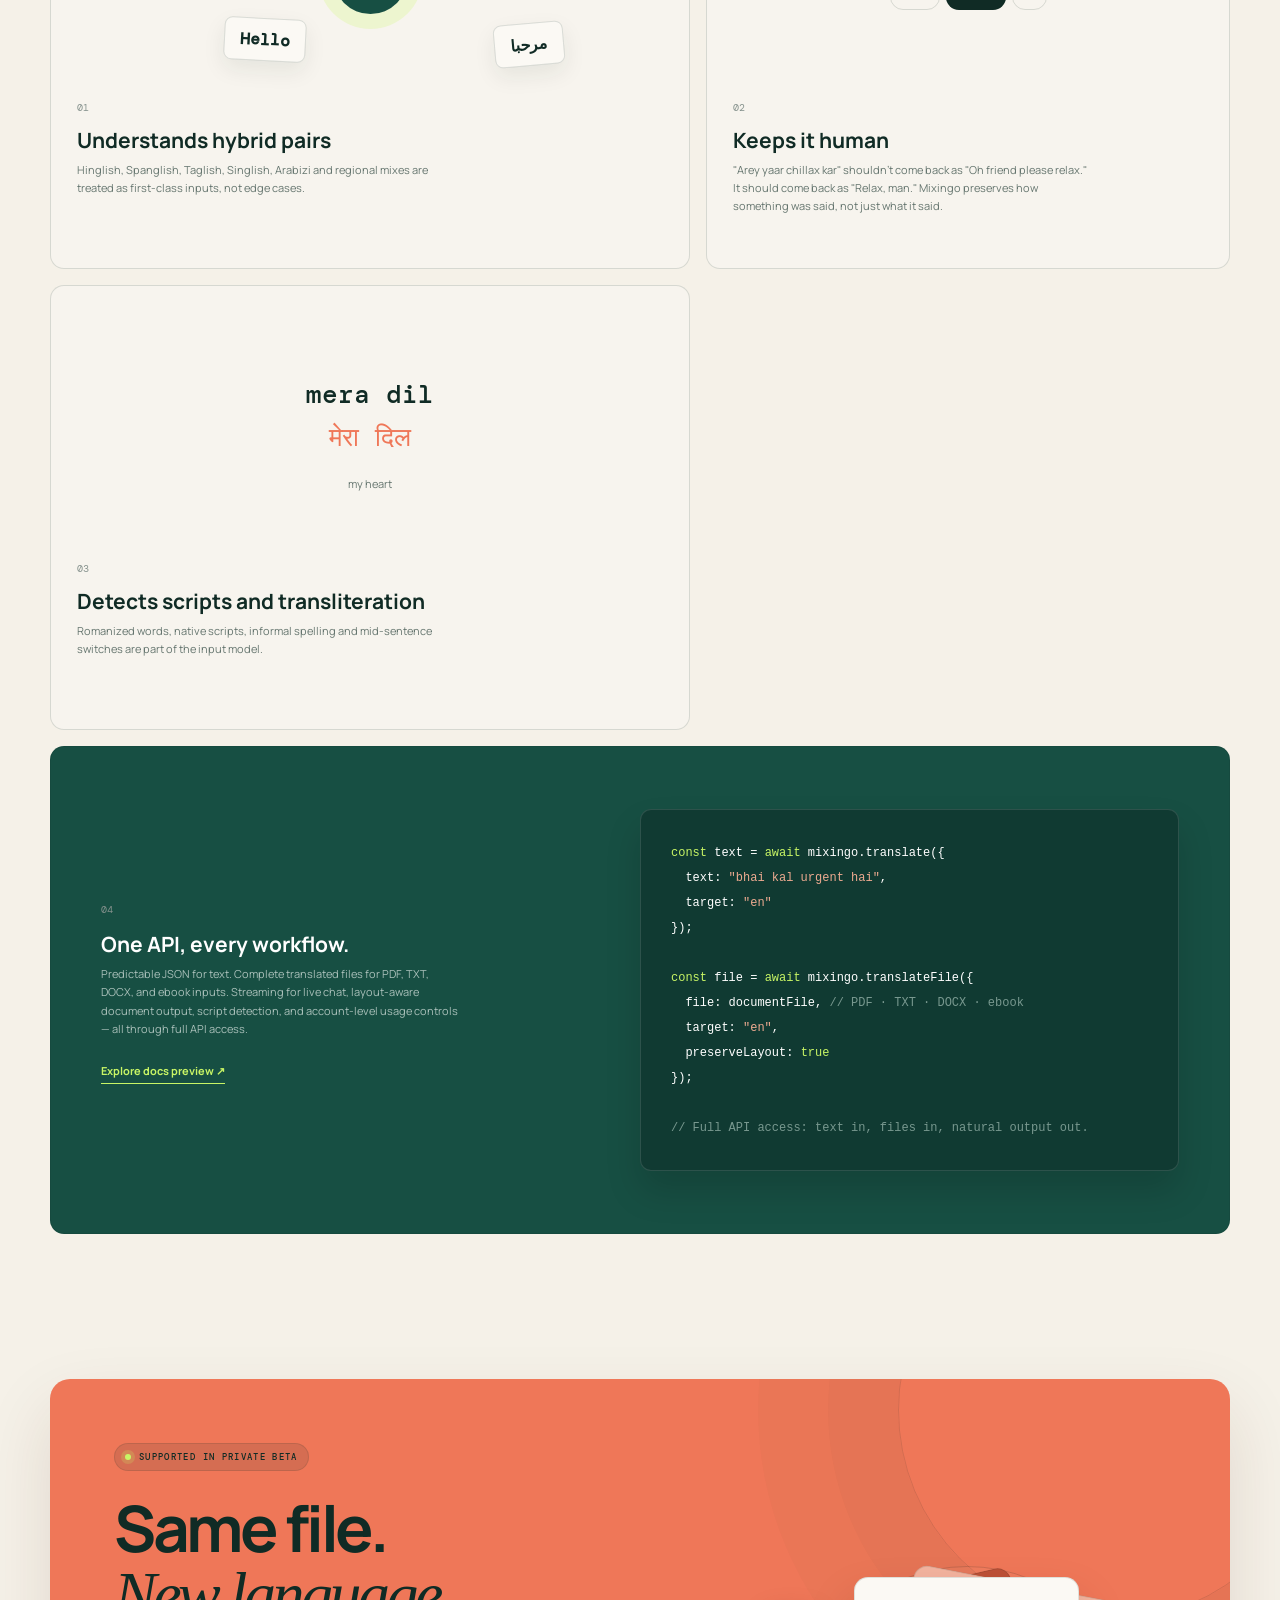
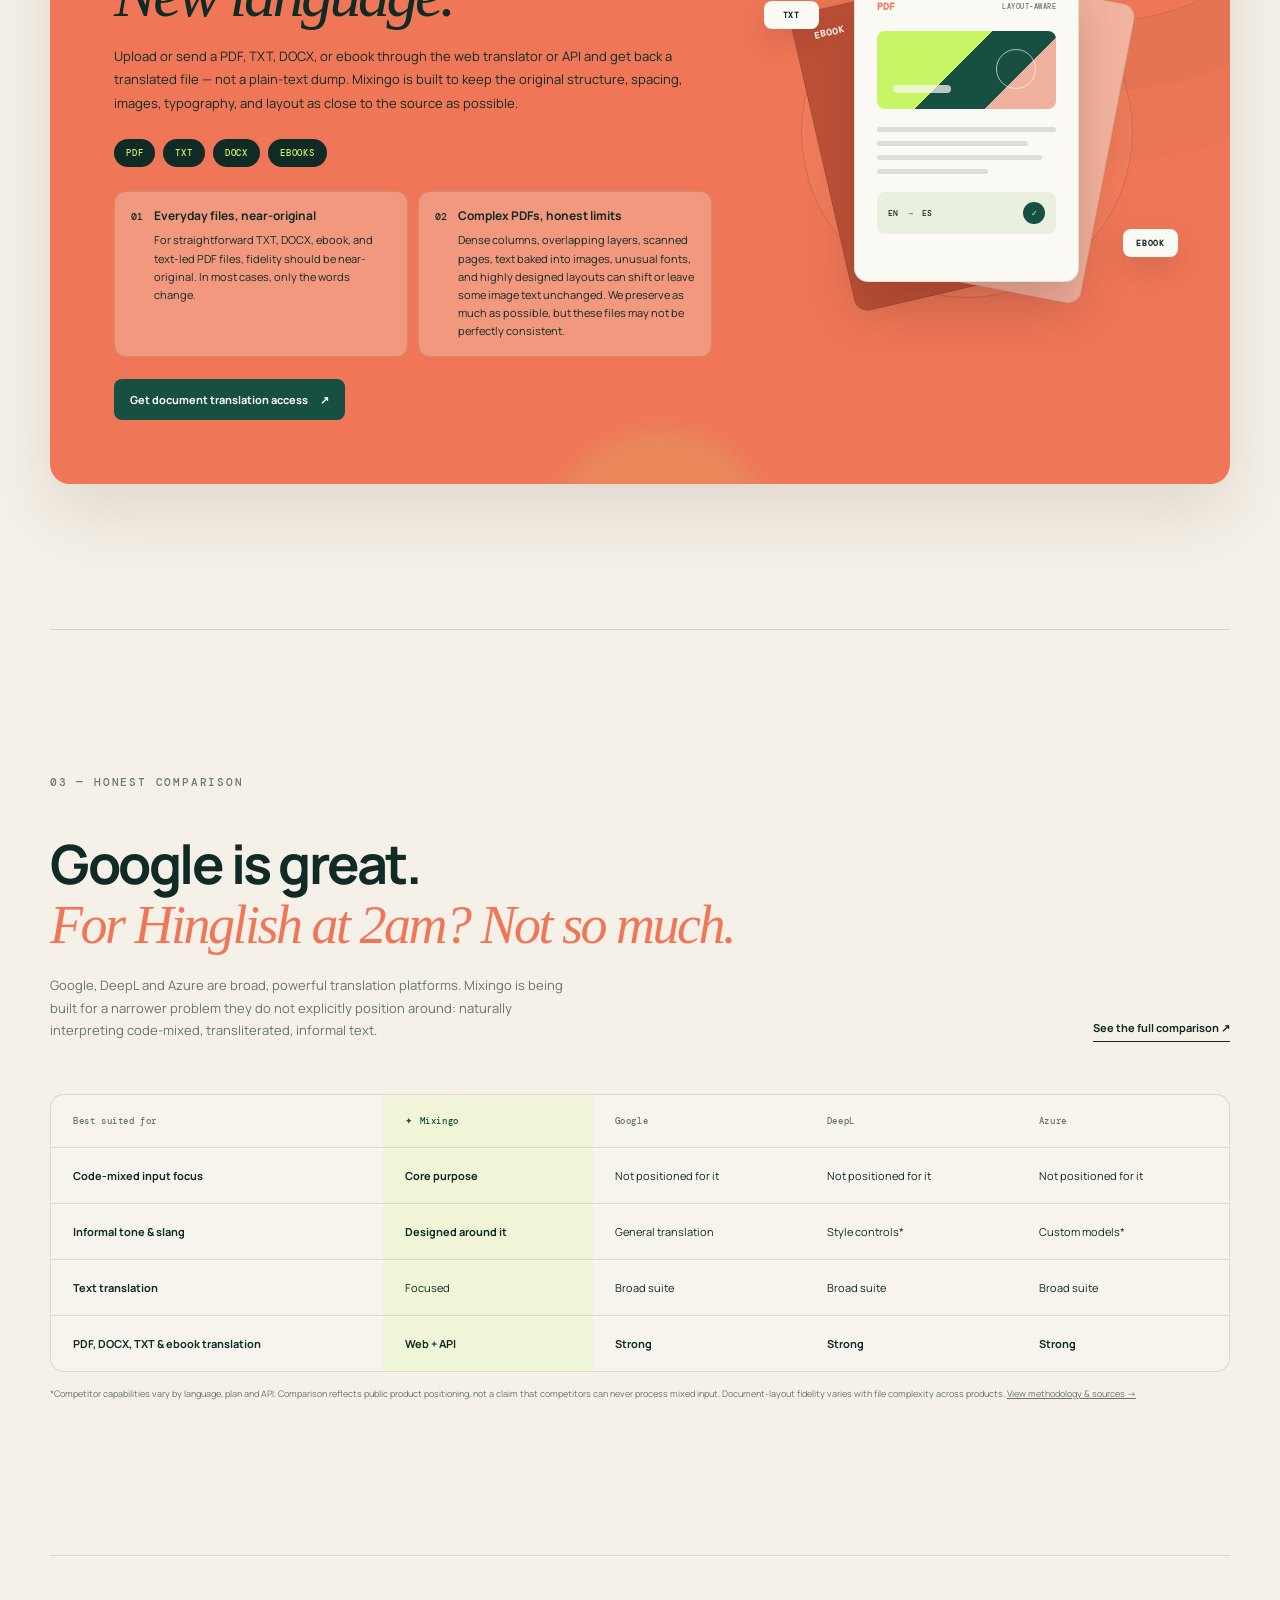
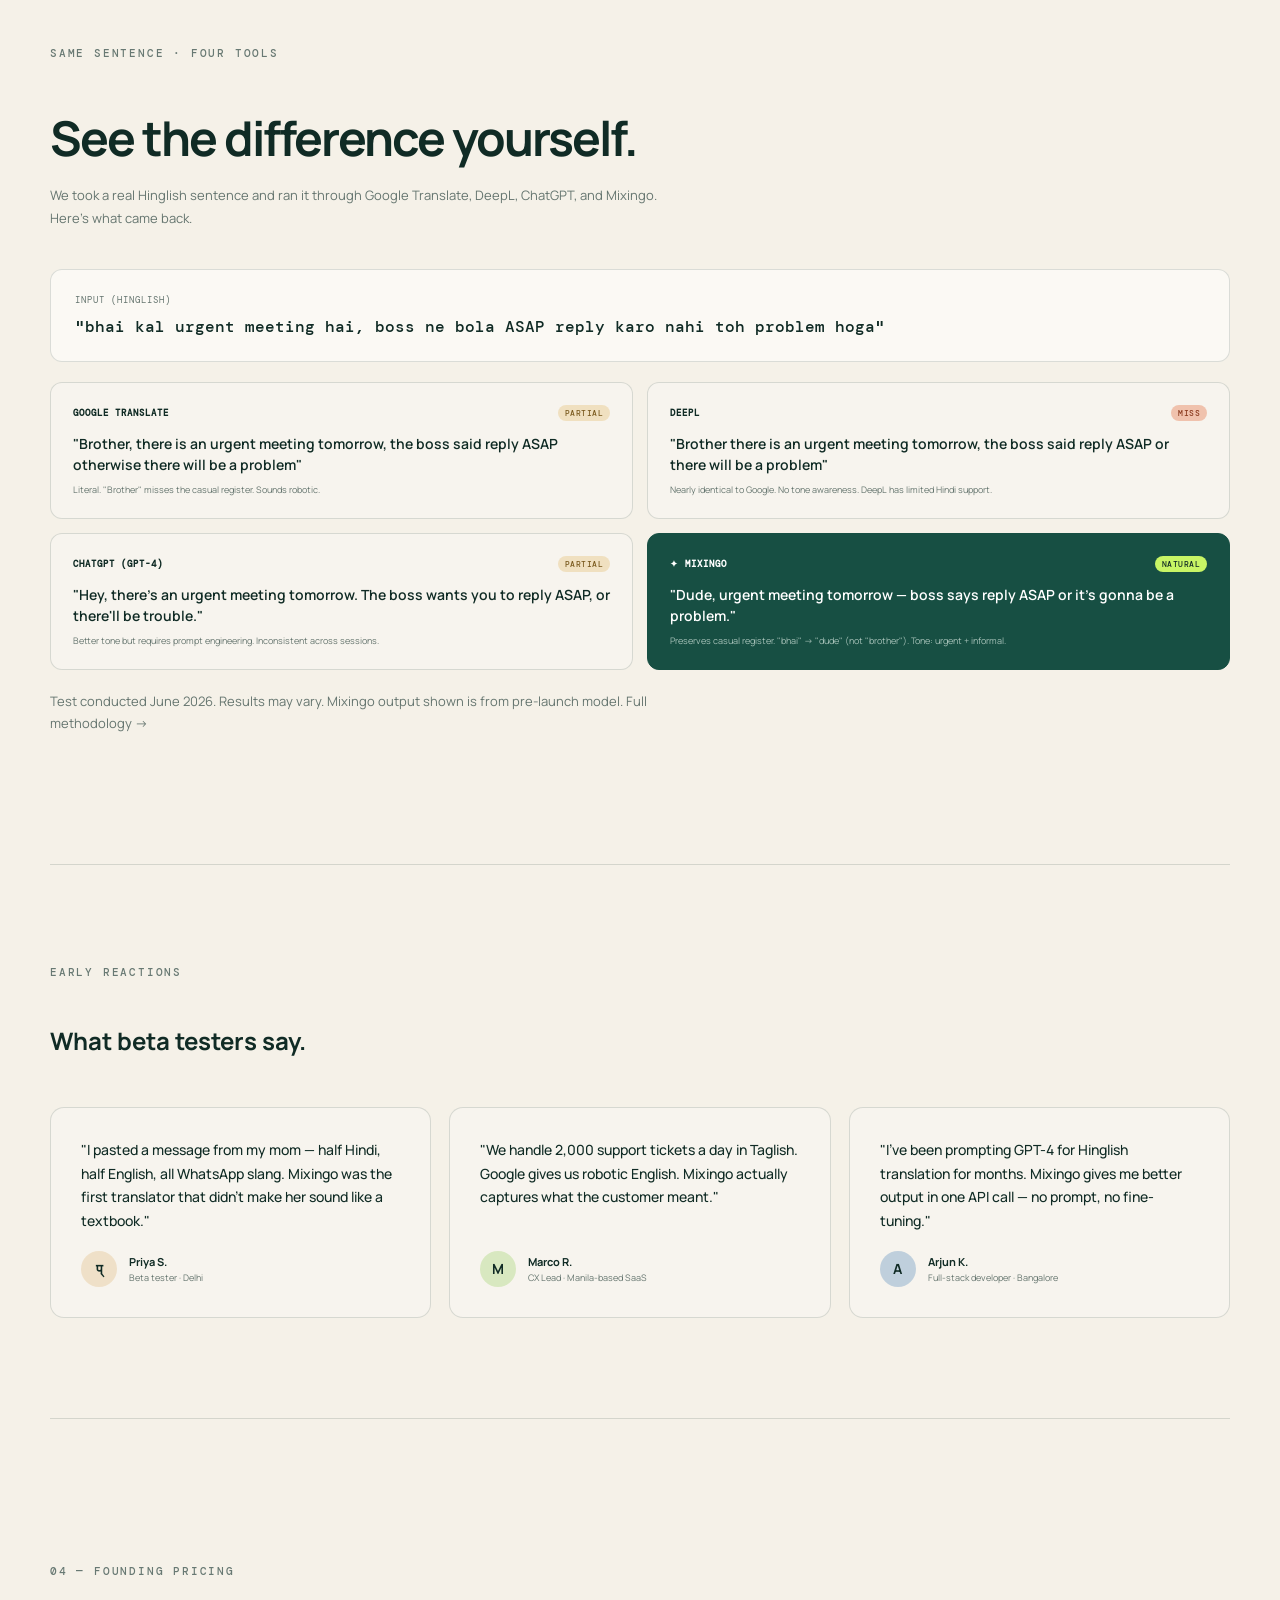
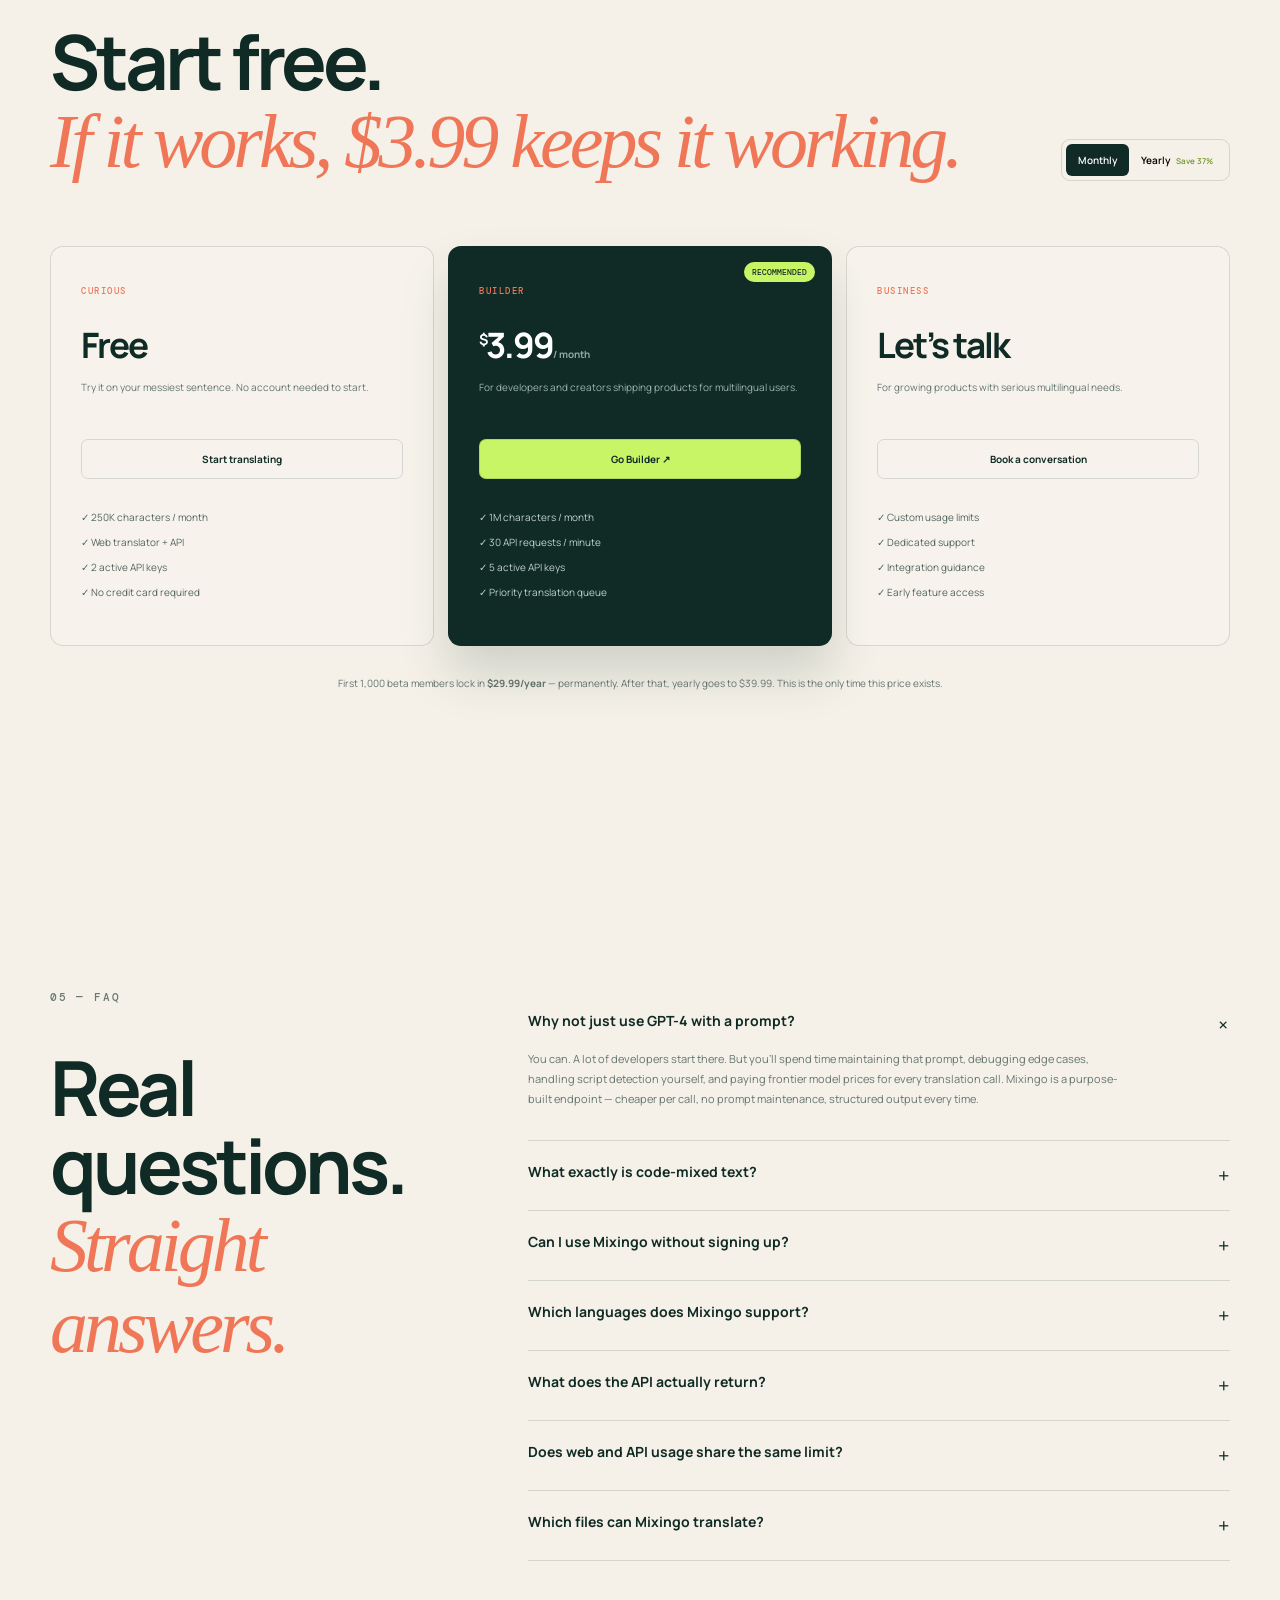
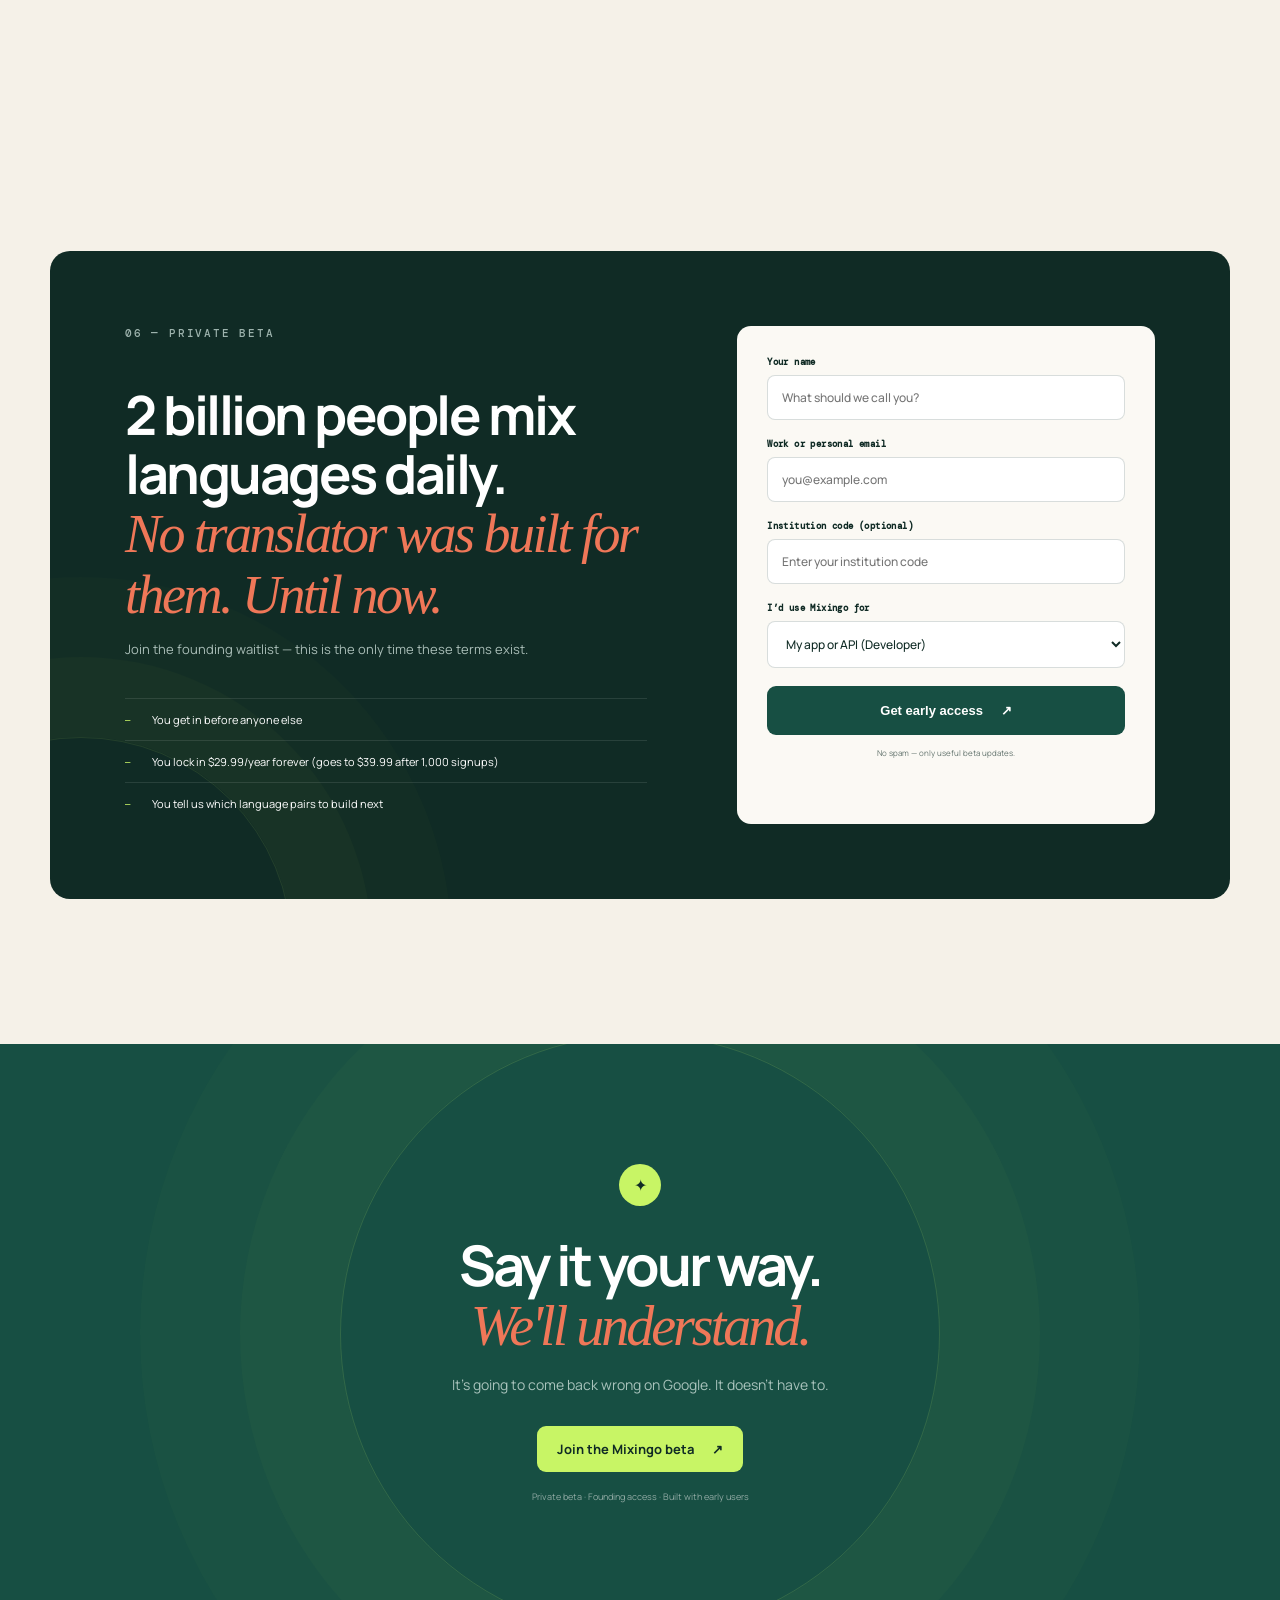
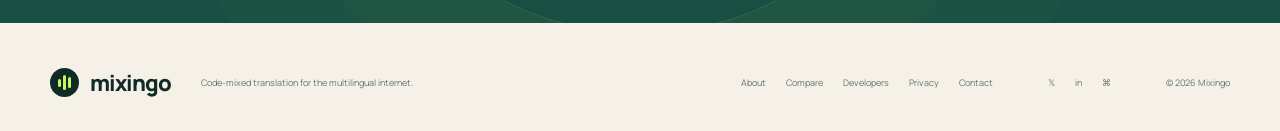
==== commit 28d83bd9: "feat: add optional institution code to waitlist" ====
--- a/index.html
+++ b/index.html
@@ -486,6 +486,8 @@
             beta opens.</span></div><label for="name">Your name</label><input id="name" name="name" autocomplete="name"
           placeholder="What should we call you?" required><label for="email">Work or personal email</label><input
           id="email" name="email" type="email" autocomplete="email" placeholder="you@example.com" required><label
+          for="institutionCode">Institution code (optional)</label><input id="institutionCode" name="institutionCode"
+          autocomplete="off" spellcheck="false" placeholder="Enter your institution code"><label
           for="usecase">I’d use Mixingo for</label><select id="usecase" name="usecase">
           <option>My app or API (Developer)</option>
           <option>Customer support (Business)</option>
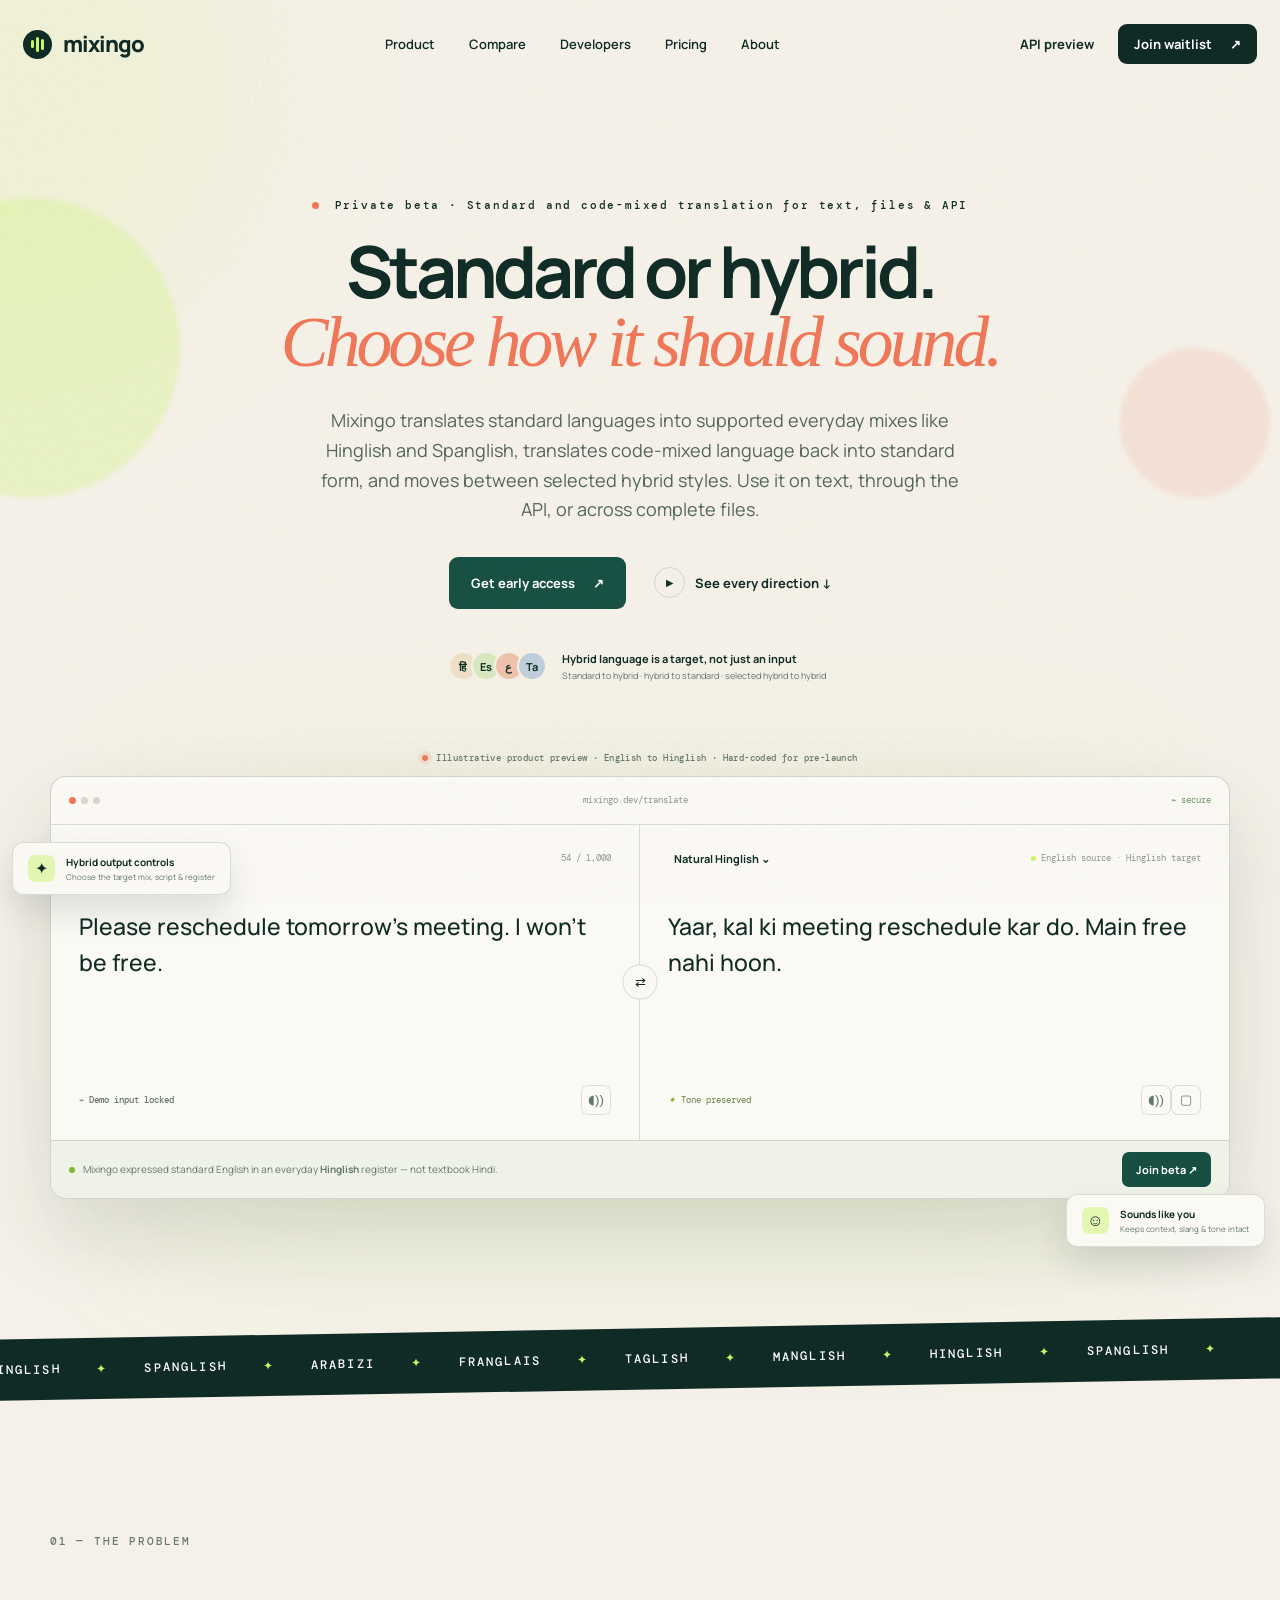
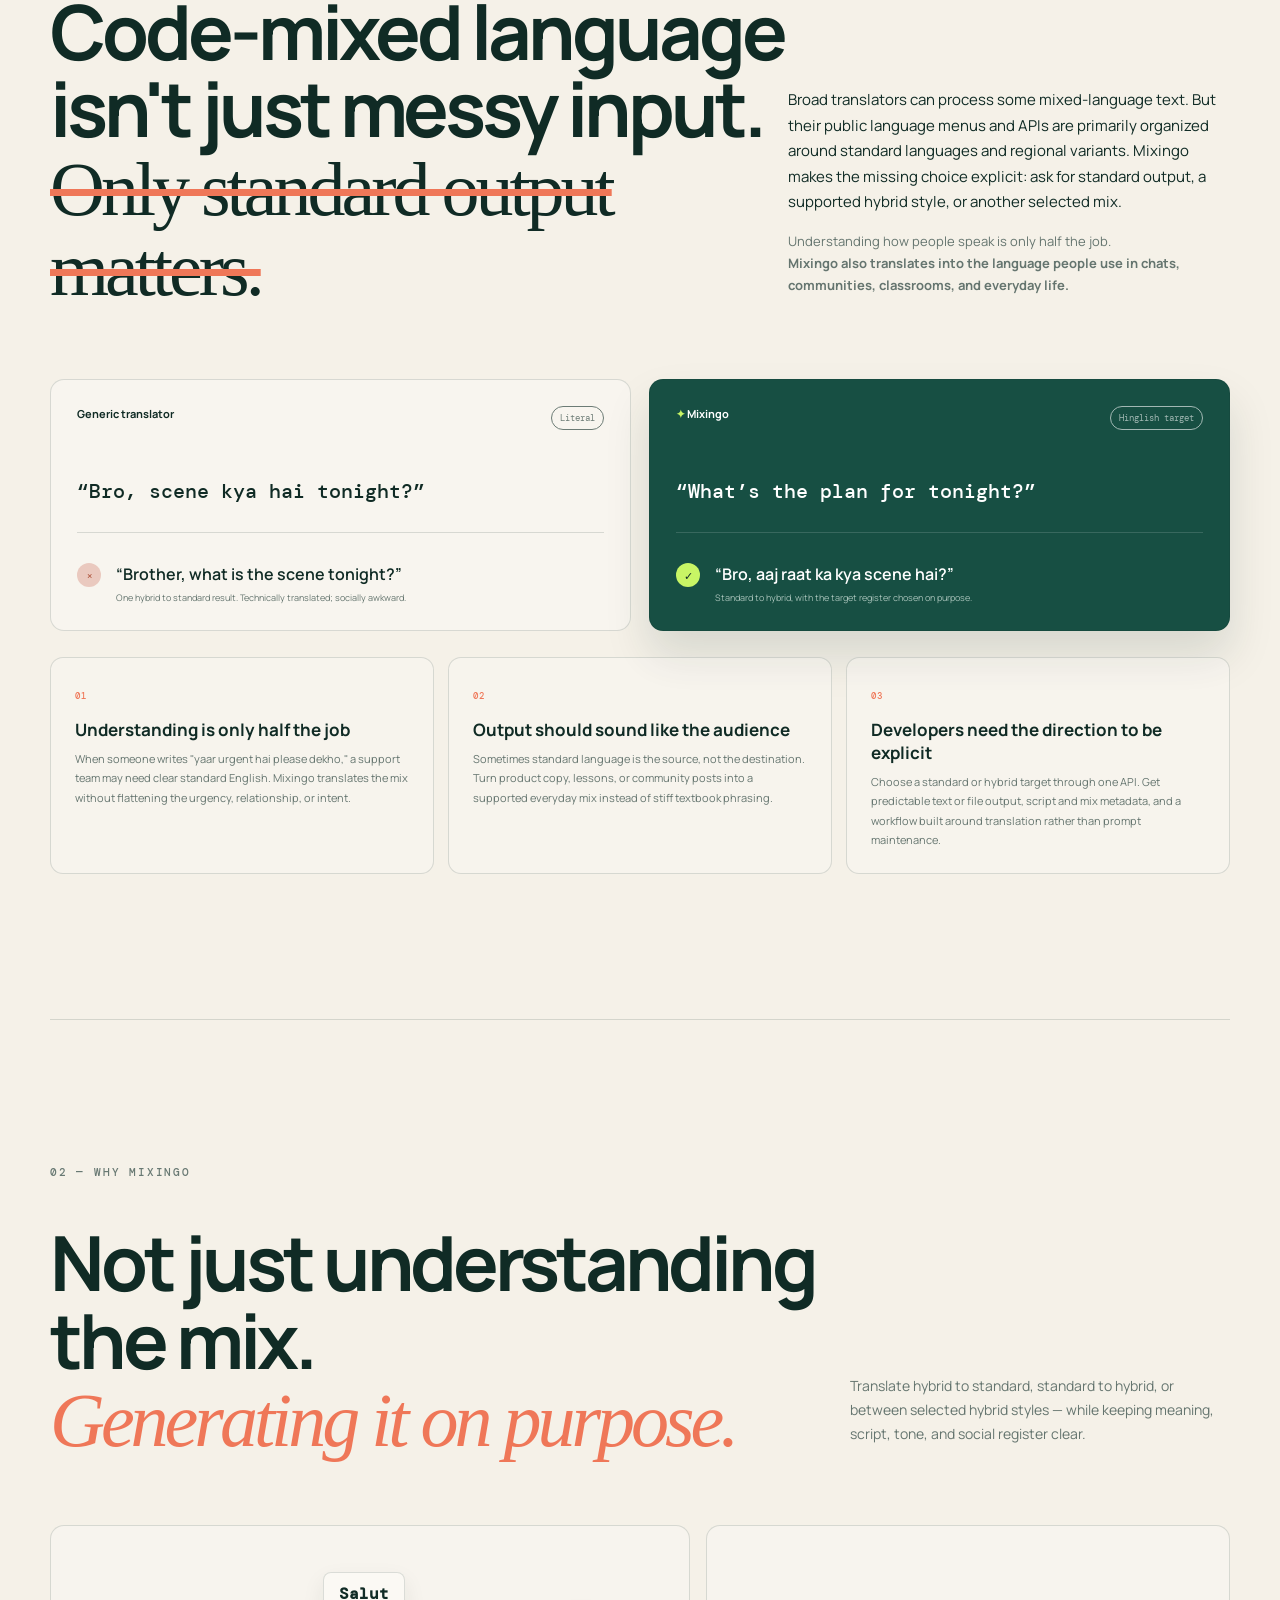
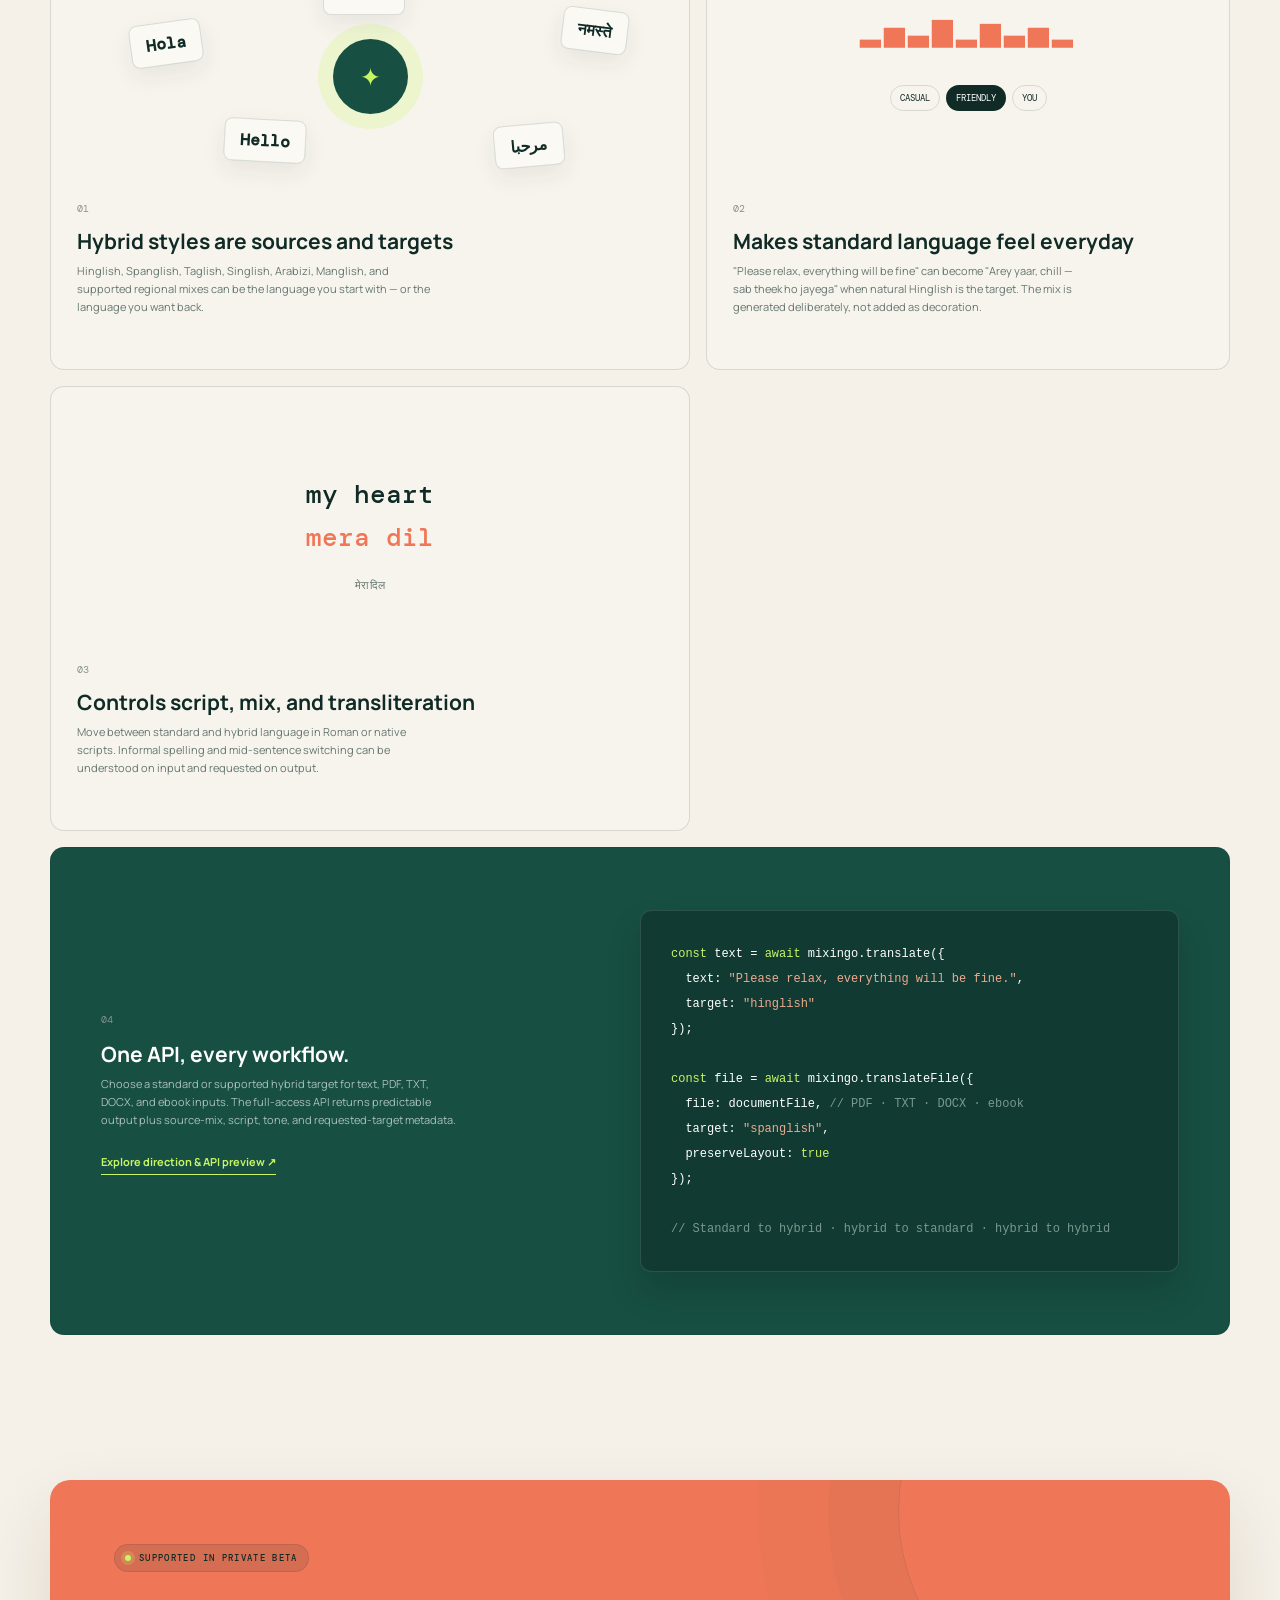
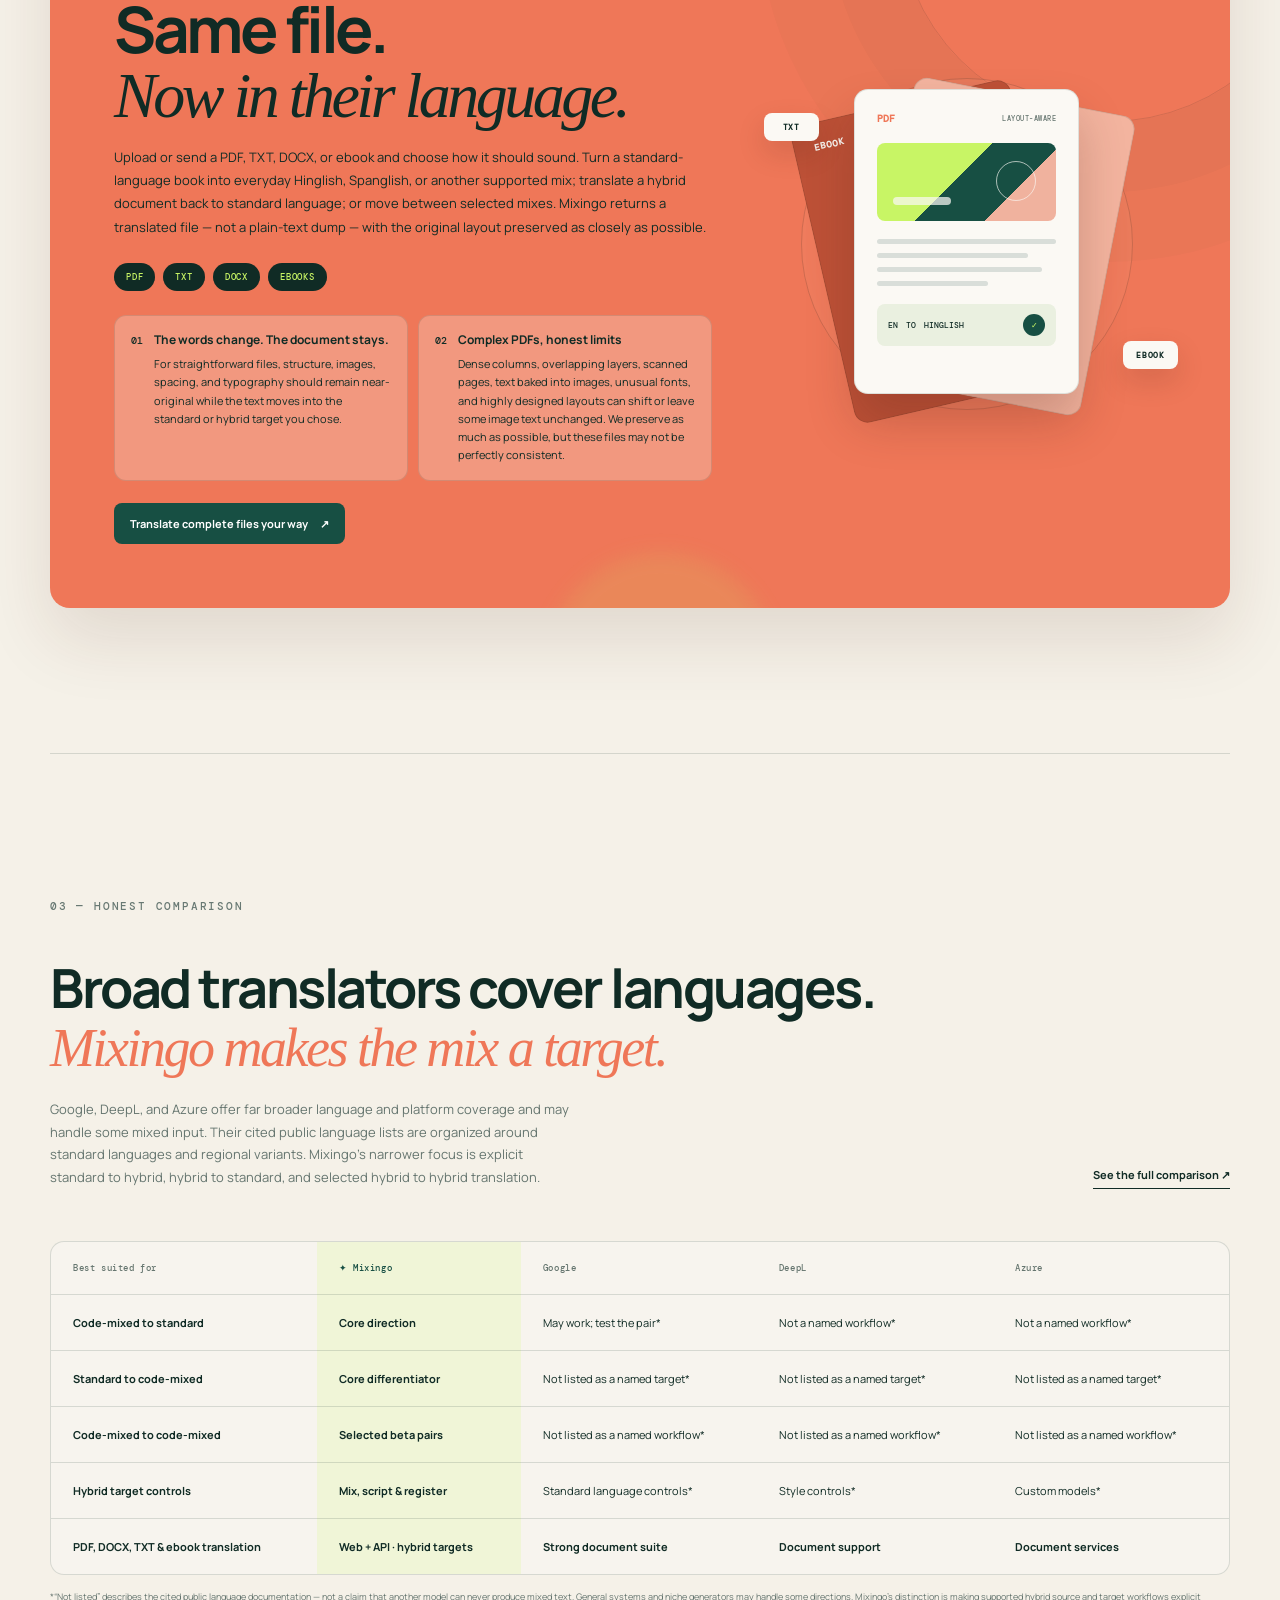
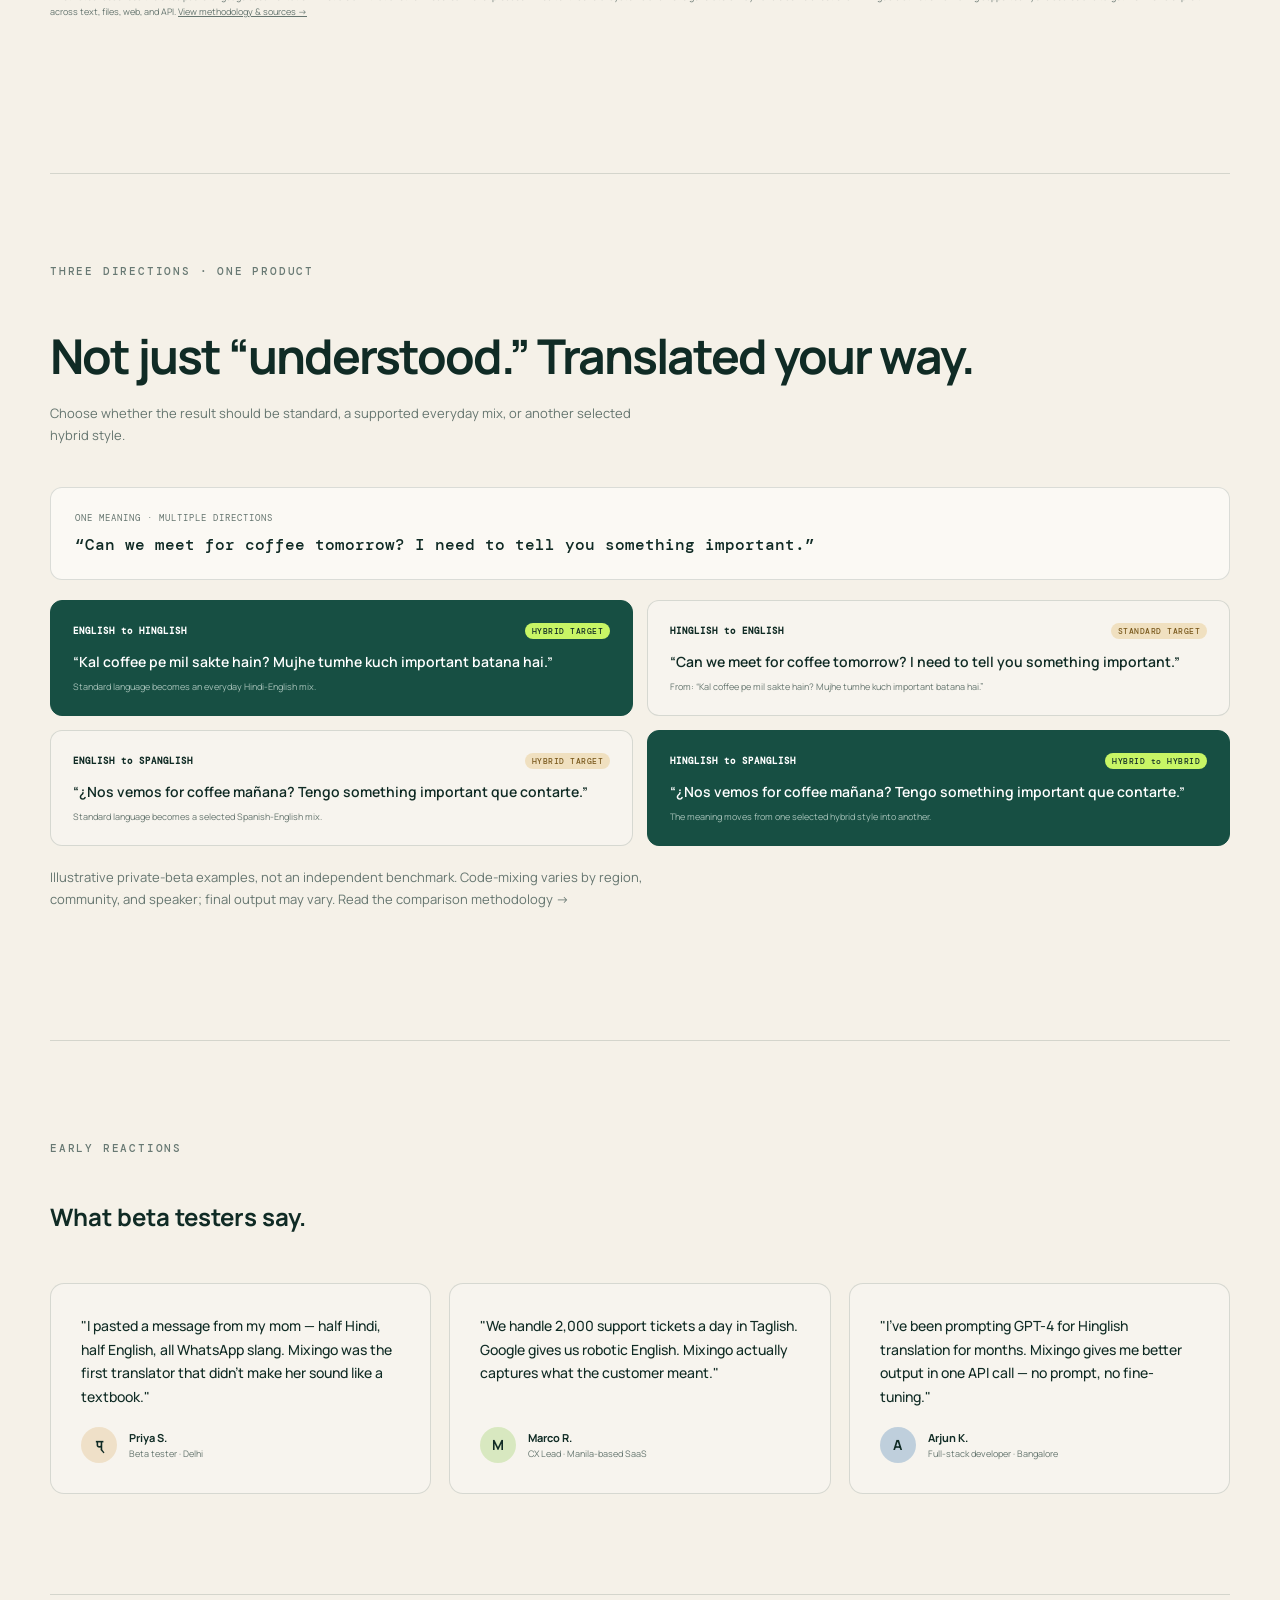
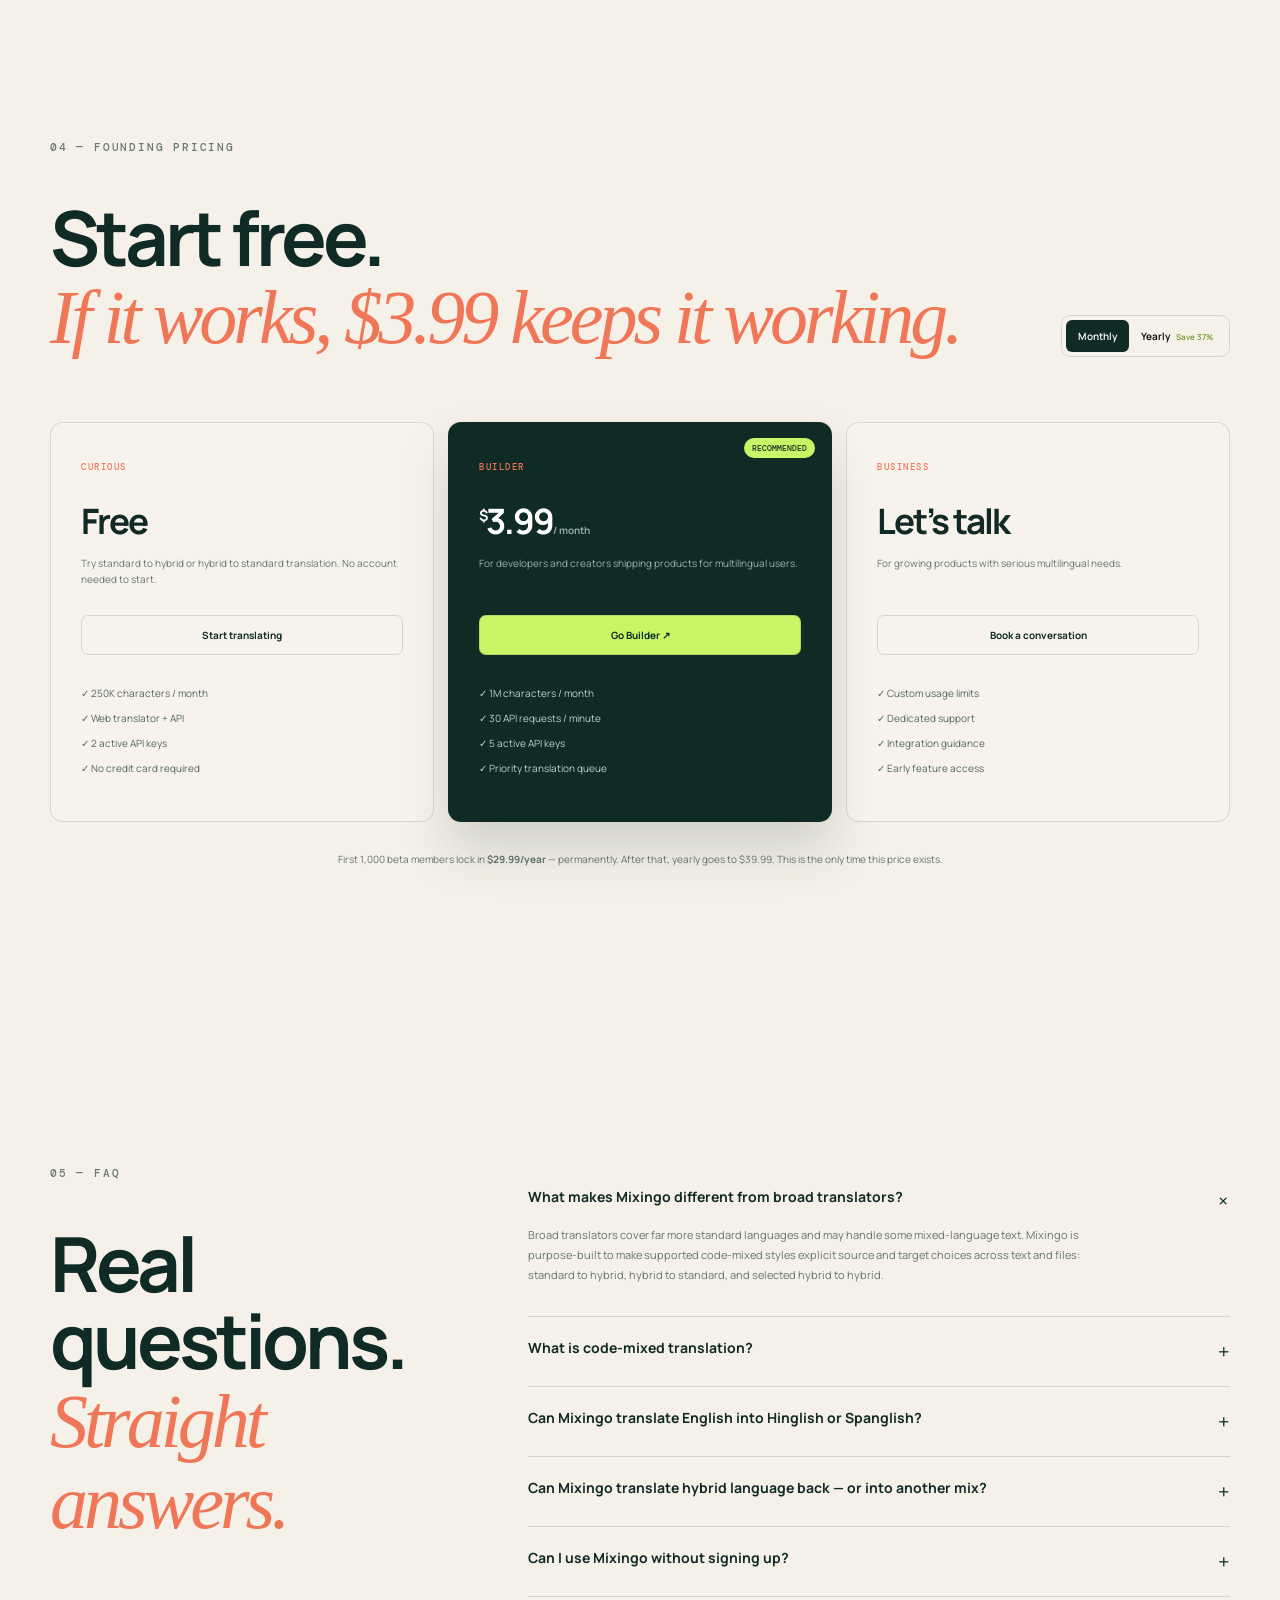
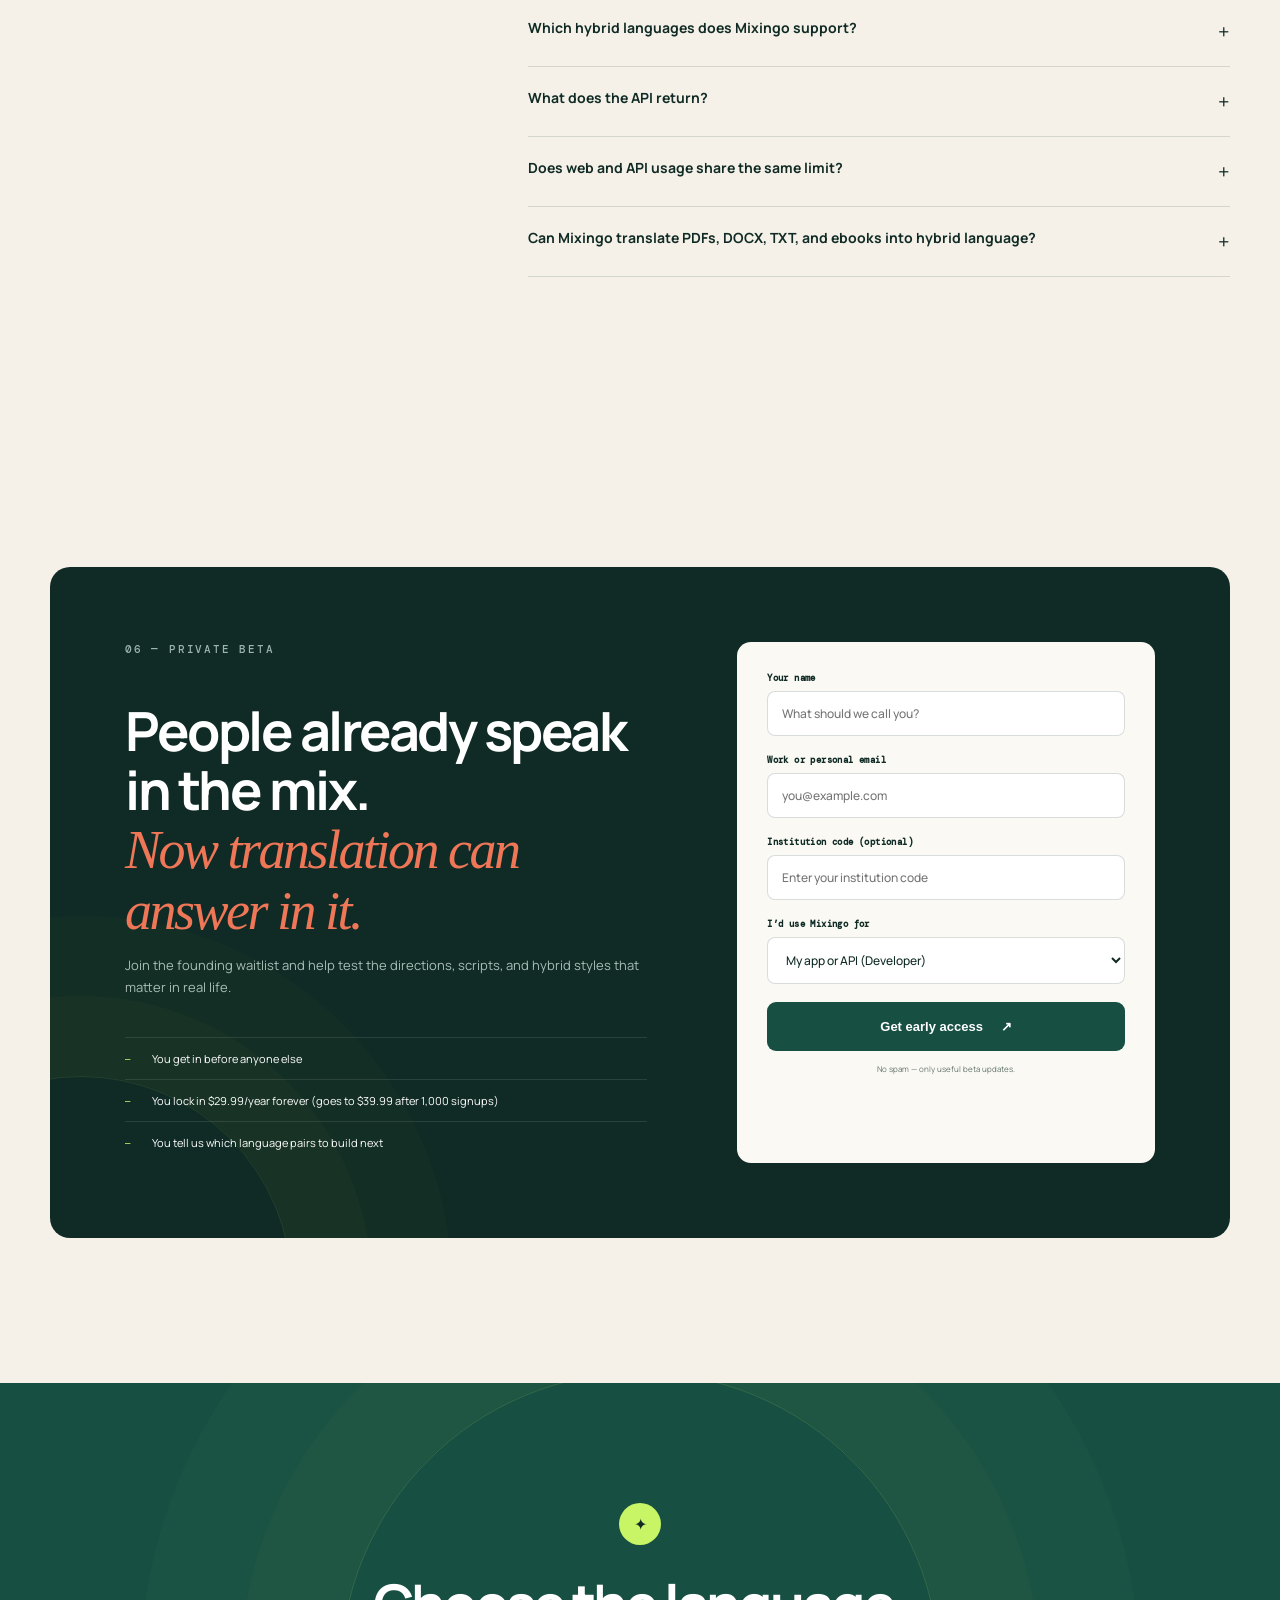
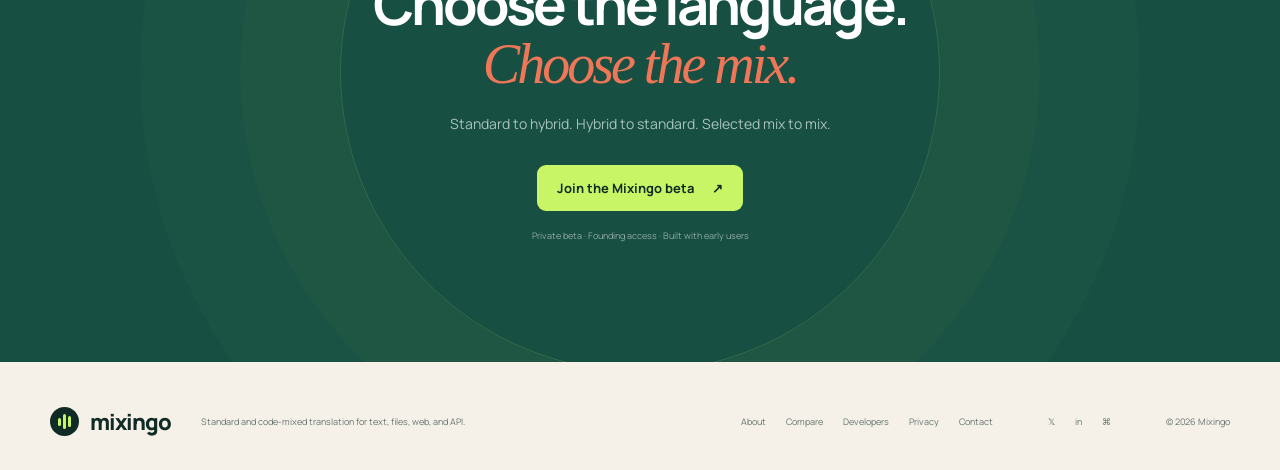
==== commit 5aec78bb: "feat: reposition Mixingo for hybrid translation" ====
--- a/index.html
+++ b/index.html
@@ -5,18 +5,24 @@
   <meta charset="UTF-8" />
   <meta name="viewport" content="width=device-width, initial-scale=1.0" />
   <meta name="description"
-    content="Mixingo's private-beta web translator and API support Hinglish, Spanglish, PDFs, DOCX, TXT and ebooks with natural tone and layout-aware file output." />
-  <meta name="robots" content="index, follow" />
-  <link rel="canonical" href="https://mixingo.dev/" />
-  <meta property="og:title" content="Mixingo — Translation for how people actually write" />
-  <meta property="og:description" content="Private-beta web and API translation for mixed-language text, PDFs, DOCX, TXT and ebooks — with file structure and layout preserved as closely as possible." />
-  <meta property="og:url" content="https://mixingo.dev/" />
+    content="Translate standard languages into Hinglish and code-mixed styles, hybrid text back to standard, or mixes into each other. Text, files, web, and API." />
+  <meta name="robots" content="index, follow, max-image-preview:large" />
+  <link rel="canonical" href="https://www.mixingo.dev/" />
+  <link rel="icon" href="/logo.svg" type="image/svg+xml" />
+  <meta property="og:title" content="Mixingo — Standard and code-mixed translation" />
+  <meta property="og:description" content="Translate into or out of everyday hybrid language — including Hinglish, Spanglish, Taglish and Arabizi — across text, API and complete files." />
+  <meta property="og:url" content="https://www.mixingo.dev/" />
   <meta property="og:type" content="website" />
   <meta property="og:site_name" content="Mixingo" />
+  <meta property="og:image" content="https://www.mixingo.dev/social-card.png" />
+  <meta property="og:image:width" content="1200" />
+  <meta property="og:image:height" content="630" />
+  <meta property="og:image:alt" content="Mixingo — standard and code-mixed translation in every direction" />
   <meta name="twitter:card" content="summary_large_image" />
-  <meta name="twitter:title" content="Mixingo — Translation for mixed-language text and files" />
-  <meta name="twitter:description" content="Private-beta web and API translation for Hinglish, Spanglish, PDFs, DOCX, TXT and ebooks — with layout-aware document output." />
-  <title>Mixingo — Mixed-language, PDF &amp; document translation</title>
+  <meta name="twitter:title" content="Mixingo — Standard and code-mixed translation" />
+  <meta name="twitter:description" content="Standard to hybrid, hybrid to standard, and selected hybrid-to-hybrid translation for text and files." />
+  <meta name="twitter:image" content="https://www.mixingo.dev/social-card.png" />
+  <title>English to Hinglish &amp; Code-Mixed Translator | Mixingo</title>
   <link rel="preconnect" href="https://fonts.googleapis.com">
   <link rel="preconnect" href="https://fonts.gstatic.com" crossorigin>
   <link
@@ -26,27 +32,148 @@
   <script type="application/ld+json">
   {
     "@context": "https://schema.org",
-    "@type": "SoftwareApplication",
-    "name": "Mixingo",
-    "url": "https://mixingo.dev",
-    "applicationCategory": "UtilitiesApplication",
-    "operatingSystem": "Web",
-    "description": "Private-beta web translator and full-access API for code-mixed multilingual text and layout-aware PDF, DOCX, TXT, and ebook translation.",
-    "featureList": [
-      "Code-mixed translation for Hinglish, Spanglish, Taglish, and Arabizi",
-      "Private-beta PDF, DOCX, TXT, and ebook translation on web and API",
-      "Best-effort preservation of document formatting and layout"
-    ],
-    "offers": {
-      "@type": "Offer",
-      "price": "0",
-      "priceCurrency": "USD"
-    },
-    "creator": {
-      "@type": "Organization",
-      "name": "Mixingo",
-      "url": "https://mixingo.dev"
-    }
+    "@graph": [
+      {
+        "@type": "Organization",
+        "@id": "https://www.mixingo.dev/#organization",
+        "name": "Mixingo",
+        "url": "https://www.mixingo.dev/",
+        "logo": {
+          "@type": "ImageObject",
+          "url": "https://www.mixingo.dev/logo.svg",
+          "width": 512,
+          "height": 512
+        },
+        "description": "Mixingo builds standard-to-code-mixed, code-mixed-to-standard, and selected code-mixed-to-code-mixed translation for text and documents.",
+        "email": "hello@mixingo.dev",
+        "contactPoint": {
+          "@type": "ContactPoint",
+          "contactType": "customer support",
+          "email": "hello@mixingo.dev",
+          "availableLanguage": "English"
+        }
+      },
+      {
+        "@type": "WebSite",
+        "@id": "https://www.mixingo.dev/#website",
+        "name": "Mixingo",
+        "url": "https://www.mixingo.dev/",
+        "publisher": { "@id": "https://www.mixingo.dev/#organization" },
+        "inLanguage": "en"
+      },
+      {
+        "@type": "WebPage",
+        "@id": "https://www.mixingo.dev/#webpage",
+        "url": "https://www.mixingo.dev/",
+        "name": "English to Hinglish & Code-Mixed Translator | Mixingo",
+        "description": "Translate standard languages into supported code-mixed styles, code-mixed language back into standard form, and selected hybrid styles into one another.",
+        "isPartOf": { "@id": "https://www.mixingo.dev/#website" },
+        "about": { "@id": "https://www.mixingo.dev/#software" },
+        "publisher": { "@id": "https://www.mixingo.dev/#organization" },
+        "primaryImageOfPage": { "@id": "https://www.mixingo.dev/#social-image" },
+        "inLanguage": "en"
+      },
+      {
+        "@type": "ImageObject",
+        "@id": "https://www.mixingo.dev/#social-image",
+        "url": "https://www.mixingo.dev/social-card.png",
+        "width": 1200,
+        "height": 630,
+        "caption": "Mixingo standard and code-mixed translation"
+      },
+      {
+        "@type": ["SoftwareApplication", "WebApplication"],
+        "@id": "https://www.mixingo.dev/#software",
+        "name": "Mixingo",
+        "url": "https://www.mixingo.dev/",
+        "applicationCategory": "UtilitiesApplication",
+        "applicationSubCategory": "Translation",
+        "operatingSystem": "Web",
+        "description": "Private-beta web translator and full-access API for standard-to-code-mixed, code-mixed-to-standard, and selected code-mixed-to-code-mixed translation.",
+        "creator": { "@id": "https://www.mixingo.dev/#organization" },
+        "publisher": { "@id": "https://www.mixingo.dev/#organization" },
+        "featureList": [
+          "Standard language to supported code-mixed target translation",
+          "Code-mixed language to standard target translation",
+          "Selected code-mixed to code-mixed translation",
+          "Hinglish, Spanglish, Taglish, Singlish, Arabizi, and Manglish beta directions",
+          "PDF, DOCX, TXT, and ebook translation on web and API",
+          "Best-effort preservation of document formatting and layout"
+        ],
+        "offers": [
+          {
+            "@type": "Offer",
+            "name": "Curious free plan",
+            "price": "0",
+            "priceCurrency": "USD",
+            "availability": "https://schema.org/PreOrder",
+            "url": "https://www.mixingo.dev/#waitlist"
+          },
+          {
+            "@type": "Offer",
+            "name": "Builder monthly plan",
+            "price": "3.99",
+            "priceCurrency": "USD",
+            "availability": "https://schema.org/PreOrder",
+            "url": "https://www.mixingo.dev/#pricing"
+          }
+        ]
+      },
+      {
+        "@type": "FAQPage",
+        "@id": "https://www.mixingo.dev/#faq-schema",
+        "mainEntity": [
+          {
+            "@type": "Question",
+            "name": "What makes Mixingo different from broad translators?",
+            "acceptedAnswer": {
+              "@type": "Answer",
+              "text": "Broad translators cover far more standard languages and may handle some mixed-language text. Mixingo is purpose-built to make supported code-mixed styles explicit source and target choices across text and files: standard to hybrid, hybrid to standard, and selected hybrid to hybrid."
+            }
+          },
+          {
+            "@type": "Question",
+            "name": "What is code-mixed translation?",
+            "acceptedAnswer": {
+              "@type": "Answer",
+              "text": "Code-mixed translation handles language that combines two or more languages, scripts, transliteration, or local slang in one message. It can clarify that mix in a standard language or deliberately produce a supported everyday mix such as Hinglish, Spanglish, Taglish, or Arabizi."
+            }
+          },
+          {
+            "@type": "Question",
+            "name": "Can Mixingo translate English into Hinglish or Spanglish?",
+            "acceptedAnswer": {
+              "@type": "Answer",
+              "text": "Yes. A standard language can be the source and a supported hybrid style can be the target. Mixingo is designed to generate the selected mix, script, tone, and everyday register instead of returning only a standard-language translation."
+            }
+          },
+          {
+            "@type": "Question",
+            "name": "Can Mixingo translate hybrid language back or into another mix?",
+            "acceptedAnswer": {
+              "@type": "Answer",
+              "text": "Yes. Supported directions include hybrid-to-standard and selected hybrid-to-hybrid workflows, such as Hinglish to English or Hinglish to Spanglish. Private-beta coverage is direction-specific, so not every possible combination is available yet."
+            }
+          },
+          {
+            "@type": "Question",
+            "name": "Which hybrid languages does Mixingo support?",
+            "acceptedAnswer": {
+              "@type": "Answer",
+              "text": "The private beta focuses on directions involving Hinglish, Spanglish, Taglish, Singlish, Arabizi, and Manglish. Each source, target, and script direction is tested separately, and more combinations are added from real beta usage."
+            }
+          },
+          {
+            "@type": "Question",
+            "name": "Can Mixingo translate PDFs, DOCX, TXT, and ebooks into hybrid language?",
+            "acceptedAnswer": {
+              "@type": "Answer",
+              "text": "Yes. Choose a supported standard or hybrid target on the web or API and get a translated file back rather than a plain-text dump. Straightforward files should preserve their structure and layout closely; complex or scanned PDFs use best-effort preservation."
+            }
+          }
+        ]
+      }
+    ]
   }
   </script>
 </head>
@@ -55,7 +182,7 @@
   <div class="noise"></div>
   <div class="cursor-glow"></div>
   <nav class="nav shell">
-    <a class="brand" href="#"><span class="brand-mark"><i></i><i></i><i></i></span>mixingo</a>
+    <a class="brand" href="/"><span class="brand-mark"><i></i><i></i><i></i></span>mixingo</a>
     <div class="nav-links" id="navLinks"><a href="#product">Product</a><a href="compare.html">Compare</a><a
         href="developers.html">Developers</a><a href="#pricing">Pricing</a><a href="about.html">About</a></div>
     <div class="nav-actions"><a class="text-link" href="developers.html">API preview</a><a class="button small"
@@ -71,22 +198,21 @@
     <section class="hero shell">
       <div class="orb orb-one"></div>
       <div class="orb orb-two"></div>
-      <div class="eyebrow reveal"><span></span> Private beta · The translator built for how the internet actually speaks</div>
-      <h1 class="reveal delay-1">Say it your way.<br><em>We'll translate it right.</em>
+      <div class="eyebrow reveal"><span></span> Private beta · Standard and code-mixed translation for text, files &amp; API</div>
+      <h1 class="reveal delay-1">Standard or hybrid.<br><em>Choose how it should sound.</em>
       </h1>
-      <p class="hero-copy reveal delay-2">People write "kal milte hain?" and "¿puedo reschedule?" every day. Every translation tool turns it into something stiff, robotic, and wrong. Mixingo is built for those words — whether you paste them, upload the PDF or document they live in, or ship translation through the API.</p>
-      <div class="hero-actions reveal delay-3"><a class="button primary" href="#waitlist">Get API early access
-          <span>↗</span></a><a class="watch" href="#product"><b>▶</b> See the difference ↓</a></div>
+      <p class="hero-copy reveal delay-2">Mixingo translates standard languages into supported everyday mixes like Hinglish and Spanglish, translates code-mixed language back into standard form, and moves between selected hybrid styles. Use it on text, through the API, or across complete files.</p>
+      <div class="hero-actions reveal delay-3"><a class="button primary" href="#waitlist">Get early access
+          <span>↗</span></a><a class="watch" href="#directions"><b>▶</b> See every direction ↓</a></div>
       <div class="proof reveal delay-3">
         <div class="avatars"><span>हिं</span><span>Es</span><span>ع</span><span>Ta</span></div>
-        <div><strong>Purpose-built for hybrid languages</strong><small>Hinglish, Spanglish, Taglish, Singlish, Arabizi,
-            Manglish & beyond.</small></div>
+        <div><strong>Hybrid language is a target, not just an input</strong><small>Standard to hybrid · hybrid to standard · selected hybrid to hybrid</small></div>
       </div>
     </section>
 
     <section class="demo-wrap shell" id="demo">
       <div class="demo-glow"></div>
-      <div class="demo-status"><span></span> Interactive product preview · Translation is hard-coded for pre-launch
+      <div class="demo-status"><span></span> Illustrative product preview · English to Hinglish · Hard-coded for pre-launch
       </div>
       <div class="translator-card reveal">
         <div class="window-bar">
@@ -95,28 +221,28 @@
         </div>
         <div class="translator">
           <div class="input-panel">
-            <div class="select-row"><button>Auto-detect <span>⌄</span></button><span class="char-count">54 /
+            <div class="select-row"><button>English <span>⌄</span></button><span class="char-count">54 /
                 1,000</span></div>
             <textarea id="source" maxlength="1000" spellcheck="false" readonly
-              aria-label="Demo source text">Yaar kal ka meeting reschedule kardo, I won't be free.</textarea>
+              aria-label="Demo source text">Please reschedule tomorrow's meeting. I won't be free.</textarea>
             <div class="input-foot"><span class="demo-lock">⌁ Demo input locked</span><button class="icon-btn"
                 aria-label="Listen to demo" disabled>◖))</button></div>
           </div>
           <button class="swap" aria-label="Language direction shown for demo" disabled>⇄</button>
           <div class="output-panel">
-            <div class="select-row"><button>Natural English <span>⌄</span></button><span class="detected"><i></i> Hindi
-                + English detected</span></div>
-            <div class="result" id="result">Hey, please reschedule tomorrow’s meeting. I won’t be available.</div>
+            <div class="select-row"><button>Natural Hinglish <span>⌄</span></button><span class="detected"><i></i> English source
+                · Hinglish target</span></div>
+            <div class="result" id="result">Yaar, kal ki meeting reschedule kar do. Main free nahi hoon.</div>
             <div class="output-foot"><span><i class="spark">✦</i> Tone preserved</span>
               <div><button class="icon-btn">◖))</button><button class="icon-btn" id="copy">▢</button></div>
             </div>
           </div>
         </div>
-        <div class="demo-footer"><span><i></i> Mixingo understood <b>Yaar</b> as casual address, not a literal
-            word.</span><a href="#waitlist" class="demo-join">Join beta <span>↗</span></a></div>
+        <div class="demo-footer"><span><i></i> Mixingo expressed standard English in an everyday <b>Hinglish</b>
+            register — not textbook Hindi.</span><a href="#waitlist" class="demo-join">Join beta <span>↗</span></a></div>
       </div>
       <div class="floating-note note-one"><span>✦</span>
-        <div><b>Code-mix aware</b><small>Understands 2+ languages in one sentence</small></div>
+        <div><b>Hybrid output controls</b><small>Choose the target mix, script &amp; register</small></div>
       </div>
       <div class="floating-note note-two"><span>☺</span>
         <div><b>Sounds like you</b><small>Keeps context, slang & tone intact</small></div>
@@ -132,10 +258,10 @@
     <section class="problem shell" id="product">
       <div class="section-label">01 — THE PROBLEM</div>
       <div class="problem-grid">
-        <h2>Two billion people mix languages every day.<br><span>Every translator acts like they don't.</span></h2>
+        <h2>Code-mixed language isn't just messy input.<br><span>Only standard output matters.</span></h2>
         <div>
-          <p>Think about the last time you typed in two languages at once. You didn't stop to think about it — it just came out that way. Now paste that sentence into Google Translate. It comes back wrong. Stiff. Like it was written by someone who learned the language from a dictionary, not from life.</p>
-          <p class="muted">That's the gap Mixingo fills.<br><strong>We translate the way you actually write — not the way translators wish you did.</strong></p>
+          <p>Broad translators can process some mixed-language text. But their public language menus and APIs are primarily organized around standard languages and regional variants. Mixingo makes the missing choice explicit: ask for standard output, a supported hybrid style, or another selected mix.</p>
+          <p class="muted">Understanding how people speak is only half the job.<br><strong>Mixingo also translates into the language people use in chats, communities, classrooms, and everyday life.</strong></p>
         </div>
       </div>
       <div class="compare-grid">
@@ -143,38 +269,38 @@
           <div class="compare-head"><span>Generic translator</span><i>Literal</i></div>
           <p class="prompt">“Bro, scene kya hai tonight?”</p>
           <div class="bad-output"><span>×</span>
-            <p>“Brother, what is the scene tonight?”<small>Technically translated. Practically weird.</small></p>
+            <p>“Brother, what is the scene tonight?”<small>One hybrid to standard result. Technically translated; socially awkward.</small></p>
           </div>
         </article>
         <article class="compare new">
-          <div class="compare-head"><span><b>✦</b> Mixingo</span><i>Natural</i></div>
-          <p class="prompt">“Bro, scene kya hai tonight?”</p>
+          <div class="compare-head"><span><b>✦</b> Mixingo</span><i>Hinglish target</i></div>
+          <p class="prompt">“What’s the plan for tonight?”</p>
           <div class="good-output"><span>✓</span>
-            <p>“Hey, what’s the plan for tonight?”<small>Meaning, context and vibe — preserved.</small></p>
+            <p>“Bro, aaj raat ka kya scene hai?”<small>Standard to hybrid, with the target register chosen on purpose.</small></p>
           </div>
         </article>
       </div>
       <div class="pain-grid">
         <article><span>01</span>
-          <h3>Support tickets lose the real meaning</h3>
-          <p>When someone writes "yaar urgent hai please dekho," they're panicking. A bad translation strips that out. Your support team reads "friend urgent please check" and doesn't escalate. That's a churn event.</p>
+          <h3>Understanding is only half the job</h3>
+          <p>When someone writes "yaar urgent hai please dekho," a support team may need clear standard English. Mixingo translates the mix without flattening the urgency, relationship, or intent.</p>
         </article>
         <article><span>02</span>
-          <h3>Mixed language breaks every chat tool</h3>
-          <p>Language detection tells you which language someone used. It doesn't tell you what they meant. Context is everything. Detection alone gives you nothing.</p>
+          <h3>Output should sound like the audience</h3>
+          <p>Sometimes standard language is the source, not the destination. Turn product copy, lessons, or community posts into a supported everyday mix instead of stiff textbook phrasing.</p>
         </article>
         <article><span>03</span>
-          <h3>Developers need something that ships</h3>
-          <p>Not a prompt you have to maintain. Not a translation model you have to fine-tune. One API call that returns predictable JSON, handles script switching, and doesn't break when your user types the way they actually think.</p>
-        </article>
-      </div>
-    </section>
-
-    <section class="features shell">
+          <h3>Developers need the direction to be explicit</h3>
+          <p>Choose a standard or hybrid target through one API. Get predictable text or file output, script and mix metadata, and a workflow built around translation rather than prompt maintenance.</p>
+        </article>
+      </div>
+    </section>
+
+    <section class="features shell" id="directions">
       <div class="section-label">02 — WHY MIXINGO</div>
       <div class="section-title">
-        <h2>Built for the sentence<br><em>Google translates wrong.</em></h2>
-        <p>Translation designed for mixed-language, informal, human text — the kind that breaks every other tool.</p>
+        <h2>Not just understanding the mix.<br><em>Generating it on purpose.</em></h2>
+        <p>Translate hybrid to standard, standard to hybrid, or between selected hybrid styles — while keeping meaning, script, tone, and social register clear.</p>
       </div>
       <div class="feature-grid">
         <article class="feature feature-large">
@@ -182,43 +308,42 @@
             <span>Hola</span><span>नमस्ते</span><span>Hello</span><span>مرحبا</span><span>Salut</span>
             <div>✦</div>
           </div><span class="num">01</span>
-          <h3>Understands hybrid pairs</h3>
-          <p>Hinglish, Spanglish, Taglish, Singlish, Arabizi and regional mixes are treated as first-class inputs, not
-            edge cases.</p>
+          <h3>Hybrid styles are sources and targets</h3>
+          <p>Hinglish, Spanglish, Taglish, Singlish, Arabizi, Manglish, and supported regional mixes can be the language you start with — or the language you want back.</p>
         </article>
         <article class="feature">
           <div class="feature-visual tone">
             <div class="wave">▂▅▃▇▂▆▃▅▂</div><span>CASUAL</span><span>FRIENDLY</span><span>YOU</span>
           </div><span class="num">02</span>
-          <h3>Keeps it human</h3>
-          <p>"Arey yaar chillax kar" shouldn't come back as "Oh friend please relax." It should come back as "Relax, man." Mixingo preserves how something was said, not just what it said.</p>
+          <h3>Makes standard language feel everyday</h3>
+          <p>"Please relax, everything will be fine" can become "Arey yaar, chill — sab theek ho jayega" when natural Hinglish is the target. The mix is generated deliberately, not added as decoration.</p>
         </article>
         <article class="feature">
           <div class="feature-visual script">
-            <div>mera dil<br><span>मेरा दिल</span><br><b>my heart</b></div>
+            <div>my heart<br><span>mera dil</span><br><b>मेरा दिल</b></div>
           </div><span class="num">03</span>
-          <h3>Detects scripts and transliteration</h3>
-          <p>Romanized words, native scripts, informal spelling and mid-sentence switches are part of the input model.
+          <h3>Controls script, mix, and transliteration</h3>
+          <p>Move between standard and hybrid language in Roman or native scripts. Informal spelling and mid-sentence switching can be understood on input and requested on output.
           </p>
         </article>
         <article class="feature feature-wide" id="developers">
           <div><span class="num">04</span>
             <h3>One API, every workflow.</h3>
-            <p>Predictable JSON for text. Complete translated files for PDF, TXT, DOCX, and ebook inputs. Streaming for live chat, layout-aware document output, script detection, and account-level usage controls — all through full API access.</p><a href="developers.html">Explore docs preview
+            <p>Choose a standard or supported hybrid target for text, PDF, TXT, DOCX, and ebook inputs. The full-access API returns predictable output plus source-mix, script, tone, and requested-target metadata.</p><a href="developers.html#translation-directions">Explore direction &amp; API preview
               <span>↗</span></a>
           </div>
           <pre><code><span>const</span> text = <span>await</span> mixingo.translate({
-  text: <i>"bhai kal urgent hai"</i>,
-  target: <i>"en"</i>
+  text: <i>"Please relax, everything will be fine."</i>,
+  target: <i>"hinglish"</i>
 });
 
 <span>const</span> file = <span>await</span> mixingo.translateFile({
   file: documentFile, <span class="comment">// PDF · TXT · DOCX · ebook</span>
-  target: <i>"en"</i>,
+  target: <i>"spanglish"</i>,
   preserveLayout: <span>true</span>
 });
 
-<span class="comment">// Full API access: text in, files in, natural output out.</span></code></pre>
+<span class="comment">// Standard to hybrid · hybrid to standard · hybrid to hybrid</span></code></pre>
         </article>
       </div>
     </section>
@@ -227,16 +352,16 @@
       <div class="document-feature">
         <div class="document-copy">
           <span class="document-eyebrow"><i></i> SUPPORTED IN PRIVATE BETA</span>
-          <h2>Same file.<br><em>New language.</em></h2>
-          <p class="document-lead">Upload or send a PDF, TXT, DOCX, or ebook through the web translator or API and get back a translated file — not a plain-text dump. Mixingo is built to keep the original structure, spacing, images, typography, and layout as close to the source as possible.</p>
+          <h2>Same file.<br><em>Now in their language.</em></h2>
+          <p class="document-lead">Upload or send a PDF, TXT, DOCX, or ebook and choose how it should sound. Turn a standard-language book into everyday Hinglish, Spanglish, or another supported mix; translate a hybrid document back to standard language; or move between selected mixes. Mixingo returns a translated file — not a plain-text dump — with the original layout preserved as closely as possible.</p>
           <ul class="document-formats" aria-label="Supported file types">
             <li>PDF</li><li>TXT</li><li>DOCX</li><li>EBOOKS</li>
           </ul>
           <div class="document-fidelity">
             <article>
               <span>01</span>
-              <div><h3>Everyday files, near-original</h3>
-                <p>For straightforward TXT, DOCX, ebook, and text-led PDF files, fidelity should be near-original. In most cases, only the words change.</p>
+              <div><h3>The words change. The document stays.</h3>
+                <p>For straightforward files, structure, images, spacing, and typography should remain near-original while the text moves into the standard or hybrid target you chose.</p>
               </div>
             </article>
             <article>
@@ -246,7 +371,7 @@
               </div>
             </article>
           </div>
-          <a class="document-link" href="#waitlist">Get document translation access <span>↗</span></a>
+          <a class="document-link" href="#waitlist">Translate complete files your way <span>↗</span></a>
         </div>
         <div class="document-visual" aria-hidden="true">
           <span class="document-orbit orbit-one">TXT</span>
@@ -258,7 +383,7 @@
               <div class="sheet-head"><span>PDF</span><small>LAYOUT-AWARE</small></div>
               <div class="sheet-image"><i></i><b></b></div>
               <div class="sheet-lines"><i></i><i></i><i></i><i></i></div>
-              <div class="sheet-status"><span>EN</span><b>→</b><span>ES</span><em>✓</em></div>
+              <div class="sheet-status"><span>EN</span><b>TO</b><span>HINGLISH</span><em>✓</em></div>
             </div>
           </div>
         </div>
@@ -269,10 +394,8 @@
       <div class="section-label">03 — HONEST COMPARISON</div>
       <div class="compare-intro">
         <div>
-          <h2>Google is great.<br><em>For Hinglish at 2am? Not so much.</em></h2>
-          <p>Google, DeepL and Azure are broad, powerful translation platforms. Mixingo is being built for a narrower
-            problem they do not explicitly position around: naturally interpreting code-mixed, transliterated, informal
-            text.</p>
+          <h2>Broad translators cover languages.<br><em>Mixingo makes the mix a target.</em></h2>
+          <p>Google, DeepL, and Azure offer far broader language and platform coverage and may handle some mixed input. Their cited public language lists are organized around standard languages and regional variants. Mixingo's narrower focus is explicit standard to hybrid, hybrid to standard, and selected hybrid to hybrid translation.</p>
         </div><a class="text-arrow" href="compare.html">See the full comparison <span>↗</span></a>
       </div>
       <div class="comparison-table" role="region" aria-label="Translation product comparison" tabindex="0">
@@ -288,72 +411,77 @@
           </thead>
           <tbody>
             <tr>
-              <td>Code-mixed input focus</td>
-              <td class="mixingo-col"><b>Core purpose</b></td>
-              <td>Not positioned for it</td>
-              <td>Not positioned for it</td>
-              <td>Not positioned for it</td>
+              <td>Code-mixed to standard</td>
+              <td class="mixingo-col"><b>Core direction</b></td>
+              <td>May work; test the pair*</td>
+              <td>Not a named workflow*</td>
+              <td>Not a named workflow*</td>
             </tr>
             <tr>
-              <td>Informal tone & slang</td>
-              <td class="mixingo-col"><b>Designed around it</b></td>
-              <td>General translation</td>
+              <td>Standard to code-mixed</td>
+              <td class="mixingo-col"><b>Core differentiator</b></td>
+              <td>Not listed as a named target*</td>
+              <td>Not listed as a named target*</td>
+              <td>Not listed as a named target*</td>
+            </tr>
+            <tr>
+              <td>Code-mixed to code-mixed</td>
+              <td class="mixingo-col"><b>Selected beta pairs</b></td>
+              <td>Not listed as a named workflow*</td>
+              <td>Not listed as a named workflow*</td>
+              <td>Not listed as a named workflow*</td>
+            </tr>
+            <tr>
+              <td>Hybrid target controls</td>
+              <td class="mixingo-col"><b>Mix, script &amp; register</b></td>
+              <td>Standard language controls*</td>
               <td>Style controls*</td>
               <td>Custom models*</td>
             </tr>
             <tr>
-              <td>Text translation</td>
-              <td class="mixingo-col">Focused</td>
-              <td>Broad suite</td>
-              <td>Broad suite</td>
-              <td>Broad suite</td>
-            </tr>
-            <tr>
               <td>PDF, DOCX, TXT &amp; ebook translation</td>
-              <td class="mixingo-col"><b>Web + API</b></td>
-              <td><b>Strong</b></td>
-              <td><b>Strong</b></td>
-              <td><b>Strong</b></td>
+              <td class="mixingo-col"><b>Web + API · hybrid targets</b></td>
+              <td><b>Strong document suite</b></td>
+              <td><b>Document support</b></td>
+              <td><b>Document services</b></td>
             </tr>
           </tbody>
         </table>
       </div>
-      <p class="comparison-note">*Competitor capabilities vary by language, plan and API. Comparison reflects public
-        product positioning, not a claim that competitors can never process mixed input. Document-layout fidelity varies
-        with file complexity across products. <a href="compare.html#sources">View methodology & sources →</a></p>
+      <p class="comparison-note">*“Not listed” describes the cited public language documentation — not a claim that another model can never produce mixed text. General systems and niche generators may handle some directions. Mixingo's distinction is making supported hybrid source and target workflows explicit across text, files, web, and API. <a href="compare.html#sources">View methodology &amp; sources →</a></p>
     </section>
 
     <section class="live-compare shell">
-      <div class="section-label">SAME SENTENCE · FOUR TOOLS</div>
-      <h2>See the difference yourself.</h2>
-      <p>We took a real Hinglish sentence and ran it through Google Translate, DeepL, ChatGPT, and Mixingo. Here's what came back.</p>
+      <div class="section-label">THREE DIRECTIONS · ONE PRODUCT</div>
+      <h2>Not just “understood.” Translated your way.</h2>
+      <p>Choose whether the result should be standard, a supported everyday mix, or another selected hybrid style.</p>
       <div class="live-compare-sentence">
-        <small>INPUT (HINGLISH)</small>
-        "bhai kal urgent meeting hai, boss ne bola ASAP reply karo nahi toh problem hoga"
+        <small>ONE MEANING · MULTIPLE DIRECTIONS</small>
+        “Can we meet for coffee tomorrow? I need to tell you something important.”
       </div>
       <div class="tool-outputs">
+        <div class="tool-output mixingo-output">
+          <div class="tool-output-name">ENGLISH to HINGLISH <span class="accuracy-tag">HYBRID TARGET</span></div>
+          <p>“Kal coffee pe mil sakte hain? Mujhe tumhe kuch important batana hai.”</p>
+          <small>Standard language becomes an everyday Hindi-English mix.</small>
+        </div>
         <div class="tool-output">
-          <div class="tool-output-name">GOOGLE TRANSLATE <span class="accuracy-tag partial-tag">PARTIAL</span></div>
-          <p>"Brother, there is an urgent meeting tomorrow, the boss said reply ASAP otherwise there will be a problem"</p>
-          <small>Literal. "Brother" misses the casual register. Sounds robotic.</small>
+          <div class="tool-output-name">HINGLISH to ENGLISH <span class="accuracy-tag partial-tag">STANDARD TARGET</span></div>
+          <p>“Can we meet for coffee tomorrow? I need to tell you something important.”</p>
+          <small>From: “Kal coffee pe mil sakte hain? Mujhe tumhe kuch important batana hai.”</small>
         </div>
         <div class="tool-output">
-          <div class="tool-output-name">DEEPL <span class="accuracy-tag miss-tag">MISS</span></div>
-          <p>"Brother there is an urgent meeting tomorrow, the boss said reply ASAP or there will be a problem"</p>
-          <small>Nearly identical to Google. No tone awareness. DeepL has limited Hindi support.</small>
-        </div>
-        <div class="tool-output">
-          <div class="tool-output-name">CHATGPT (GPT-4) <span class="accuracy-tag partial-tag">PARTIAL</span></div>
-          <p>"Hey, there's an urgent meeting tomorrow. The boss wants you to reply ASAP, or there'll be trouble."</p>
-          <small>Better tone but requires prompt engineering. Inconsistent across sessions.</small>
+          <div class="tool-output-name">ENGLISH to SPANGLISH <span class="accuracy-tag partial-tag">HYBRID TARGET</span></div>
+          <p>“¿Nos vemos for coffee mañana? Tengo something important que contarte.”</p>
+          <small>Standard language becomes a selected Spanish-English mix.</small>
         </div>
         <div class="tool-output mixingo-output">
-          <div class="tool-output-name">✦ MIXINGO <span class="accuracy-tag">NATURAL</span></div>
-          <p>"Dude, urgent meeting tomorrow — boss says reply ASAP or it's gonna be a problem."</p>
-          <small>Preserves casual register. "bhai" → "dude" (not "brother"). Tone: urgent + informal.</small>
-        </div>
-      </div>
-      <p class="live-compare-note">Test conducted June 2026. Results may vary. Mixingo output shown is from pre-launch model. <a href="compare.html#sources">Full methodology →</a></p>
+          <div class="tool-output-name">HINGLISH to SPANGLISH <span class="accuracy-tag">HYBRID to HYBRID</span></div>
+          <p>“¿Nos vemos for coffee mañana? Tengo something important que contarte.”</p>
+          <small>The meaning moves from one selected hybrid style into another.</small>
+        </div>
+      </div>
+      <p class="live-compare-note">Illustrative private-beta examples, not an independent benchmark. Code-mixing varies by region, community, and speaker; final output may vary. <a href="compare.html#sources">Read the comparison methodology →</a></p>
     </section>
 
     <section class="social-proof shell">
@@ -393,7 +521,7 @@
       <div class="plans">
         <article><span class="plan-name">CURIOUS</span>
           <h3>Free</h3>
-          <p>Try it on your messiest sentence. No account needed to start.</p><a class="plan-button" href="#demo">Start
+          <p>Try standard to hybrid or hybrid to standard translation. No account needed to start.</p><a class="plan-button" href="#demo">Start
             translating</a>
           <ul>
             <li>✓ 250K characters / month</li>
@@ -405,7 +533,7 @@
         <article class="popular">
           <div class="popular-tag">RECOMMENDED</div><span class="plan-name">BUILDER</span>
           <h3><sup>$</sup>3.99<small>/ month</small></h3>
-          <p>For developers and creators shipping products for multilingual users.</p><a class="plan-button filled" href="#">Go Builder
+          <p>For developers and creators shipping products for multilingual users.</p><a class="plan-button filled" href="#waitlist">Go Builder
             <span>↗</span></a>
           <ul>
             <li>✓ 1M characters / month</li>
@@ -436,34 +564,40 @@
       </div>
       <div class="accordion">
         <details open>
-          <summary>Why not just use GPT-4 with a prompt?<span>+</span></summary>
-          <p>You can. A lot of developers start there. But you'll spend time maintaining that prompt, debugging edge cases, handling script detection yourself, and paying frontier model prices for every translation call. Mixingo is a purpose-built endpoint — cheaper per call, no prompt maintenance, structured output every time.</p>
-        </details>
-        <details>
-          <summary>What exactly is code-mixed text?<span>+</span></summary>
-          <p>It's how multilingual people naturally communicate — switching between languages, scripts, and slang within
-            the same sentence. Think Hinglish, Spanglish, Arabizi, Taglish, and countless everyday combinations.</p>
+          <summary>What makes Mixingo different from broad translators?<span>+</span></summary>
+          <p>Broad translators cover far more standard languages and may handle some mixed-language text. Mixingo is purpose-built to make supported code-mixed styles explicit source and target choices across text and files: standard to hybrid, hybrid to standard, and selected hybrid to hybrid.</p>
+        </details>
+        <details>
+          <summary>What is code-mixed translation?<span>+</span></summary>
+          <p>Code-mixed translation handles language that combines two or more languages, scripts, transliteration, or local slang in one message. It can clarify that mix in a standard language or deliberately produce a supported everyday mix such as Hinglish, Spanglish, Taglish, or Arabizi.</p>
+        </details>
+        <details>
+          <summary>Can Mixingo translate English into Hinglish or Spanglish?<span>+</span></summary>
+          <p>Yes. A standard language can be the source and a supported hybrid style can be the target. Mixingo is designed to generate the selected mix, script, tone, and everyday register instead of returning only a standard-language translation.</p>
+        </details>
+        <details>
+          <summary>Can Mixingo translate hybrid language back — or into another mix?<span>+</span></summary>
+          <p>Yes. Supported directions include hybrid to standard and selected hybrid to hybrid workflows, such as Hinglish to English or Hinglish to Spanglish. Private-beta coverage is direction-specific, so not every possible combination is available yet.</p>
         </details>
         <details>
           <summary>Can I use Mixingo without signing up?<span>+</span></summary>
-          <p>Yes. Anonymous visitors can translate up to 1,000 characters at a time, with no account or credit card
-            needed.</p>
-        </details>
-        <details>
-          <summary>Which languages does Mixingo support?<span>+</span></summary>
-          <p>Hinglish, Spanglish, Taglish, Singlish, Arabizi, and Manglish are fully supported at launch. More pairs are added based on what beta users actually send — not what we assume they'll need.</p>
-        </details>
-        <details>
-          <summary>What does the API actually return?<span>+</span></summary>
-          <p>A JSON response with the translated text, detected language mix, script type, and tone classification. Streaming available for live chat use cases. See the <a href="developers.html">developer page</a> for the full schema preview.</p>
+          <p>Yes. Anonymous visitors can translate up to 1,000 characters at a time, with no account or credit card needed.</p>
+        </details>
+        <details>
+          <summary>Which hybrid languages does Mixingo support?<span>+</span></summary>
+          <p>The private beta focuses on directions involving Hinglish, Spanglish, Taglish, Singlish, Arabizi, and Manglish. Each source, target, and script direction is tested separately, and more combinations are added from real beta usage.</p>
+        </details>
+        <details>
+          <summary>What does the API return?<span>+</span></summary>
+          <p>Text calls return translated output plus source-mix, script, tone, and requested-target metadata. File calls return the translated document with processing metadata. See the <a href="developers.html#translation-directions">API and translation-direction preview</a>.</p>
         </details>
         <details>
           <summary>Does web and API usage share the same limit?<span>+</span></summary>
-          <p>Yes. Signed-in accounts use one clear, unified character allowance across both web and API translation.</p>
-        </details>
-        <details>
-          <summary>Which files can Mixingo translate?<span>+</span></summary>
-          <p>PDF, TXT, DOCX, and ebook files are supported across both the private-beta web translator and API, so API users get the same complete file-translation access as web users. Our goal is to return the same file with its text translated while preserving the original formatting, images, spacing, and layout. Straightforward files should be near-original — in most cases, only the words change. Highly designed PDFs with dense columns, overlapping layers, scanned pages, text baked into images, unusual fonts, or many visual elements can be less consistent; some image text may remain unchanged, so we preserve as much as possible rather than promise pixel-perfect output for every file.</p>
+          <p>Yes. Signed-in accounts use one clear, unified allowance across both web and API translation.</p>
+        </details>
+        <details>
+          <summary>Can Mixingo translate PDFs, DOCX, TXT, and ebooks into hybrid language?<span>+</span></summary>
+          <p>Yes. Choose a supported standard or hybrid target on the web or API and get a translated file back — not a plain-text dump. Straightforward files should keep their structure, images, spacing, and typography while only the words change. Complex or scanned PDFs may be less consistent, and some image text may remain unchanged, so layout preservation is best-effort rather than guaranteed pixel-perfect.</p>
         </details>
       </div>
     </section>
@@ -471,8 +605,8 @@
     <section class="waitlist shell" id="waitlist">
       <div class="waitlist-copy">
         <div class="section-label">06 — PRIVATE BETA</div>
-        <h2>2 billion people mix languages daily.<br><em>No translator was built for them. Until now.</em></h2>
-        <p>Join the founding waitlist — this is the only time these terms exist.
+        <h2>People already speak in the mix.<br><em>Now translation can answer in it.</em></h2>
+        <p>Join the founding waitlist and help test the directions, scripts, and hybrid styles that matter in real life.
         </p>
         <ul>
           <li><span>—</span> You get in before anyone else</li>
@@ -503,16 +637,16 @@
     <section class="final-cta">
       <div class="cta-orb"></div>
       <div class="shell"><span class="mini-mark">✦</span>
-        <h2>Say it your way.<br><em>We'll understand.</em></h2>
-        <p>It's going to come back wrong on Google. It doesn't have to.</p><a class="button light"
+        <h2>Choose the language.<br><em>Choose the mix.</em></h2>
+        <p>Standard to hybrid. Hybrid to standard. Selected mix to mix.</p><a class="button light"
           href="#waitlist">Join the Mixingo beta <span>↗</span></a><small>Private beta · Founding access · Built with
           early users</small>
       </div>
     </section>
   </main>
-  <footer class="footer shell"><a class="brand" href="#"><span
+  <footer class="footer shell"><a class="brand" href="/"><span
         class="brand-mark"><i></i><i></i><i></i></span>mixingo</a>
-    <p>Code-mixed translation for the multilingual internet.</p>
+    <p>Standard and code-mixed translation for text, files, web, and API.</p>
     <div><a href="about.html">About</a><a href="compare.html">Compare</a><a href="developers.html">Developers</a><a
         href="privacy.html">Privacy</a><a href="mailto:hello@mixingo.dev">Contact</a></div>
     <div class="socials"><a aria-label="Mixingo on X" href="https://x.com/mixingoapp">𝕏</a><a
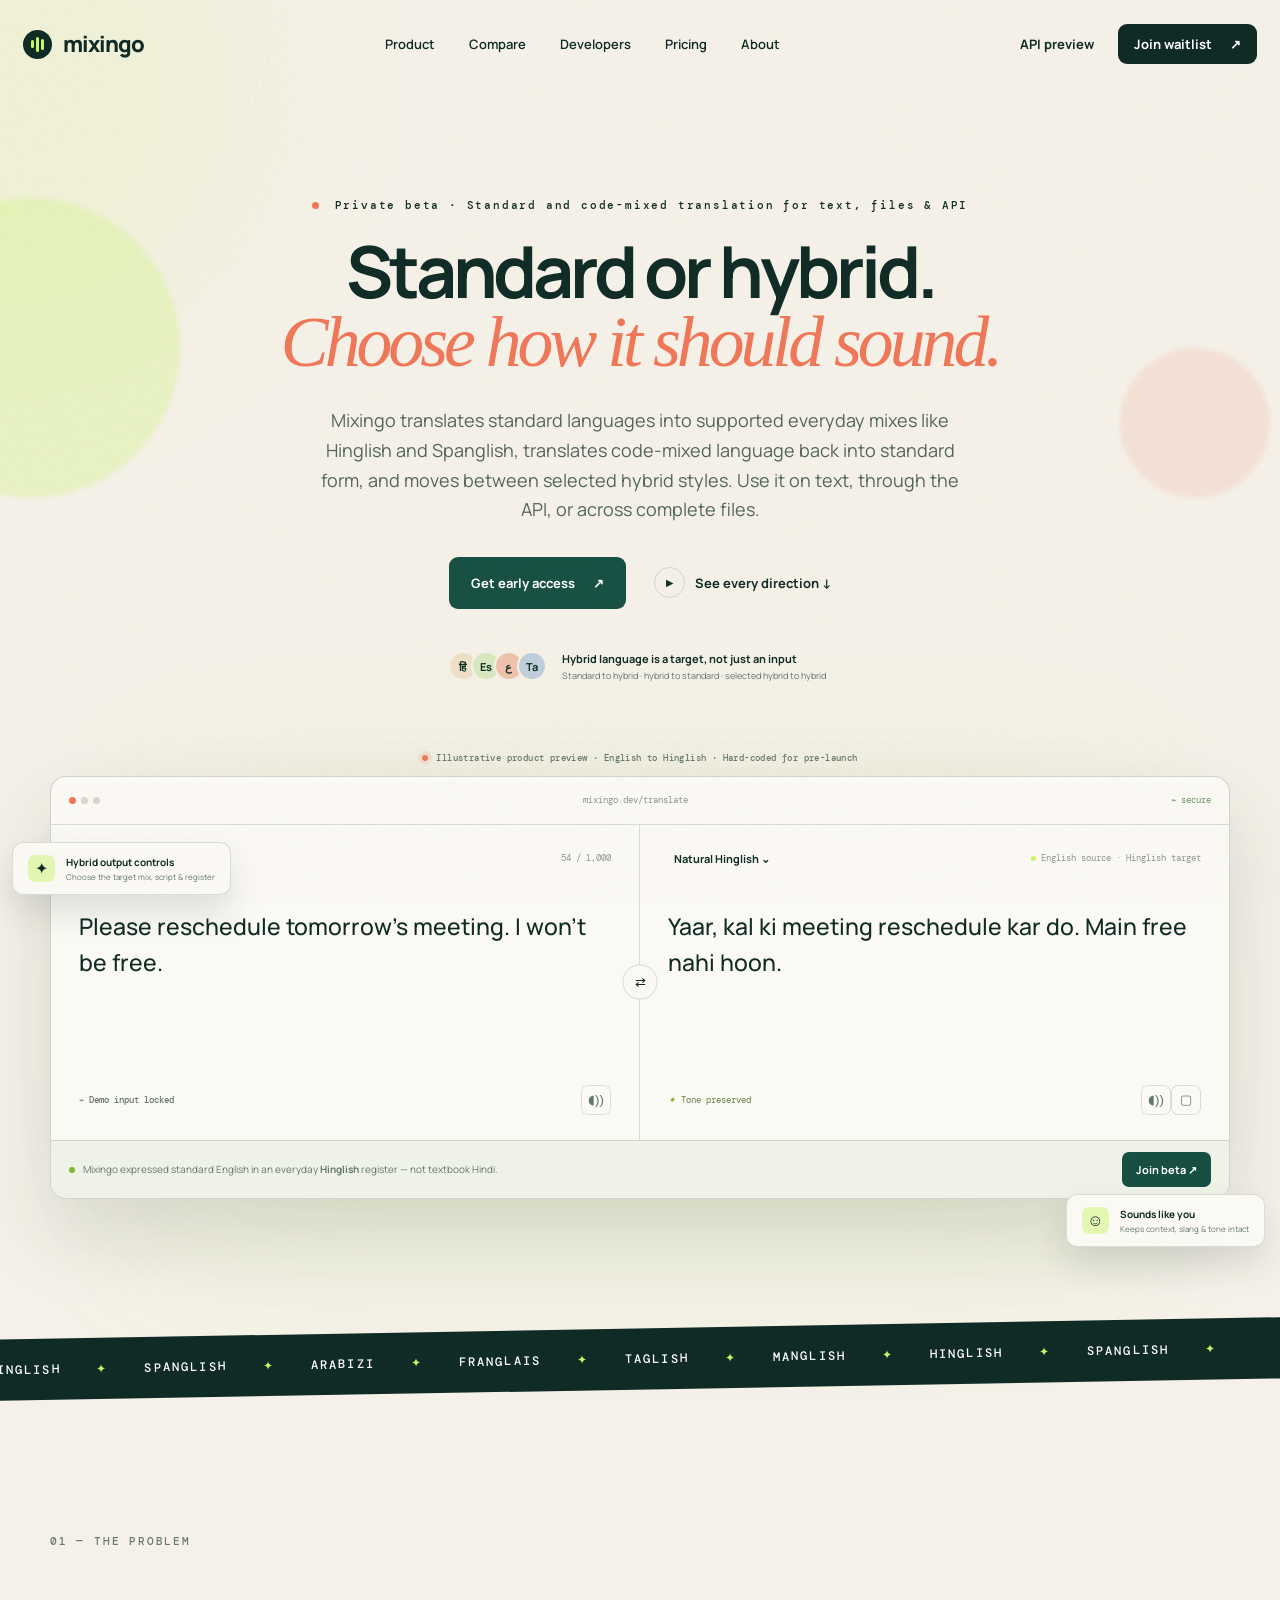
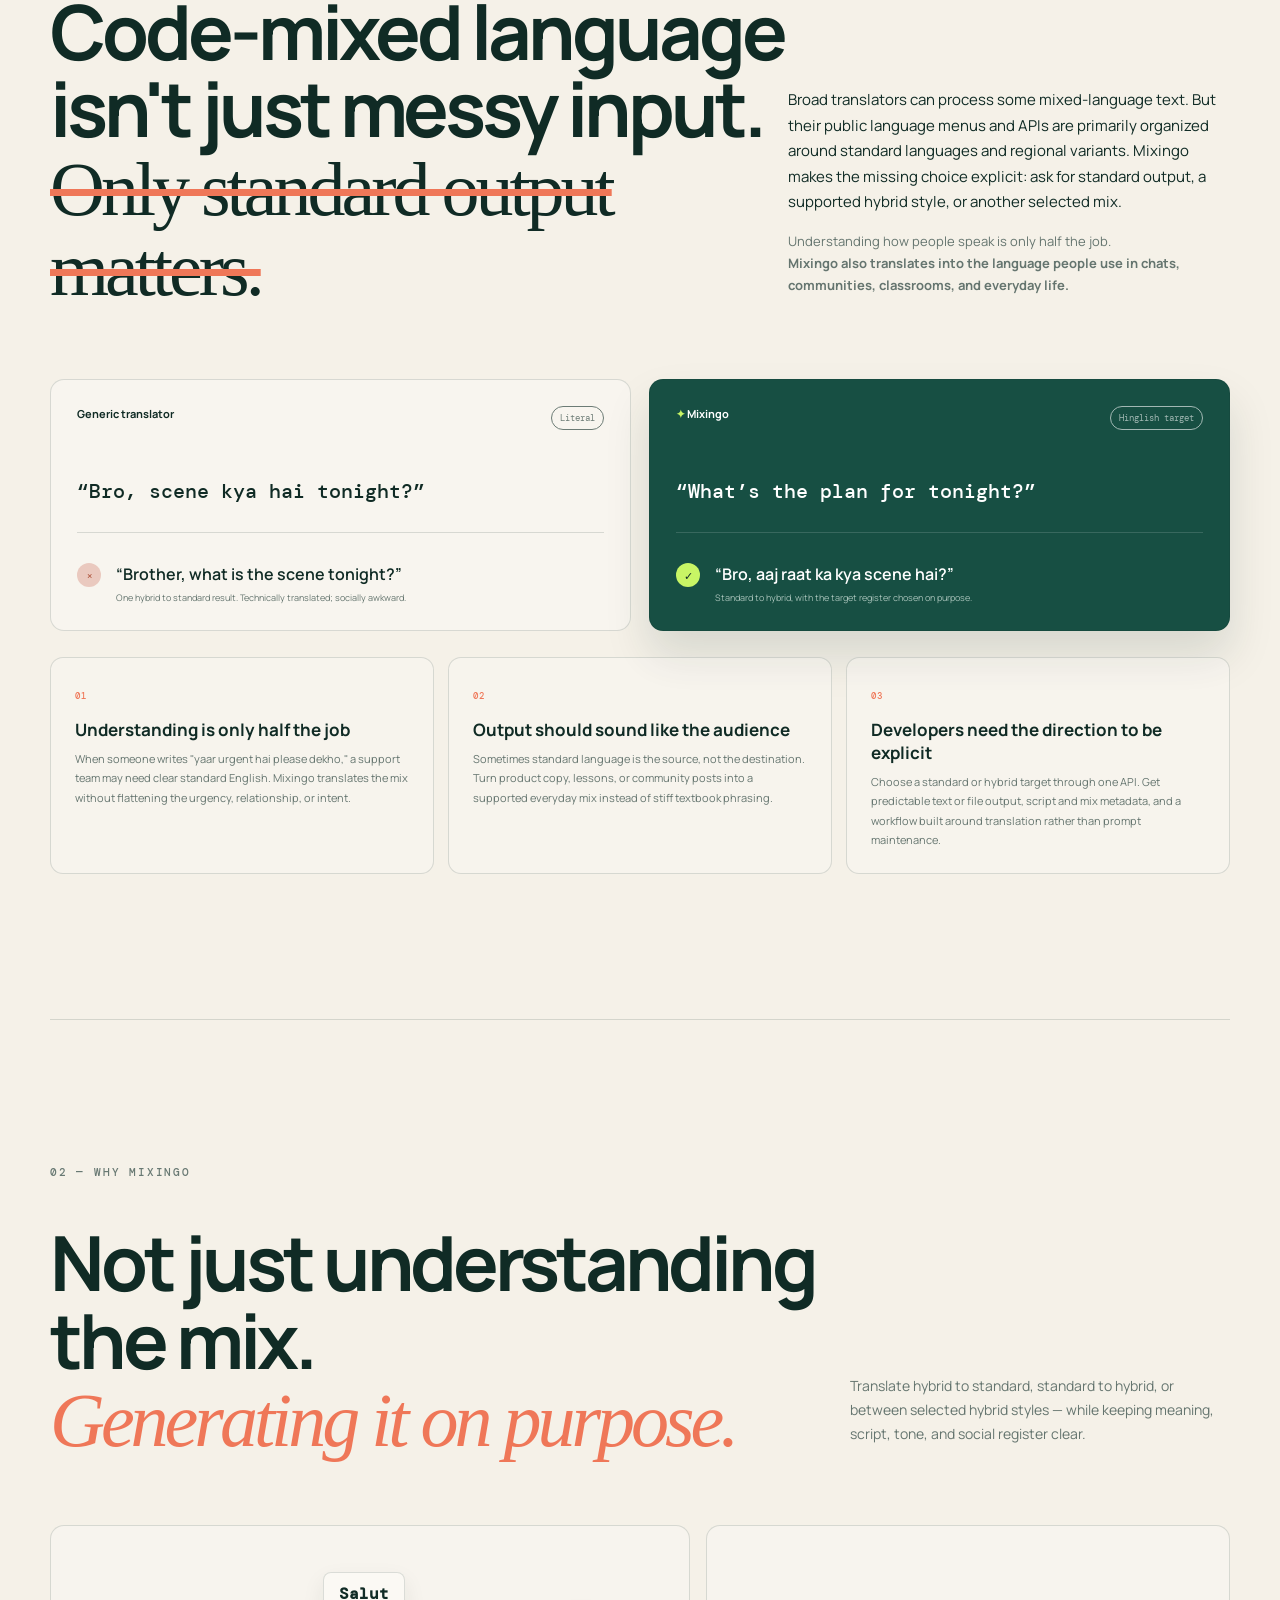
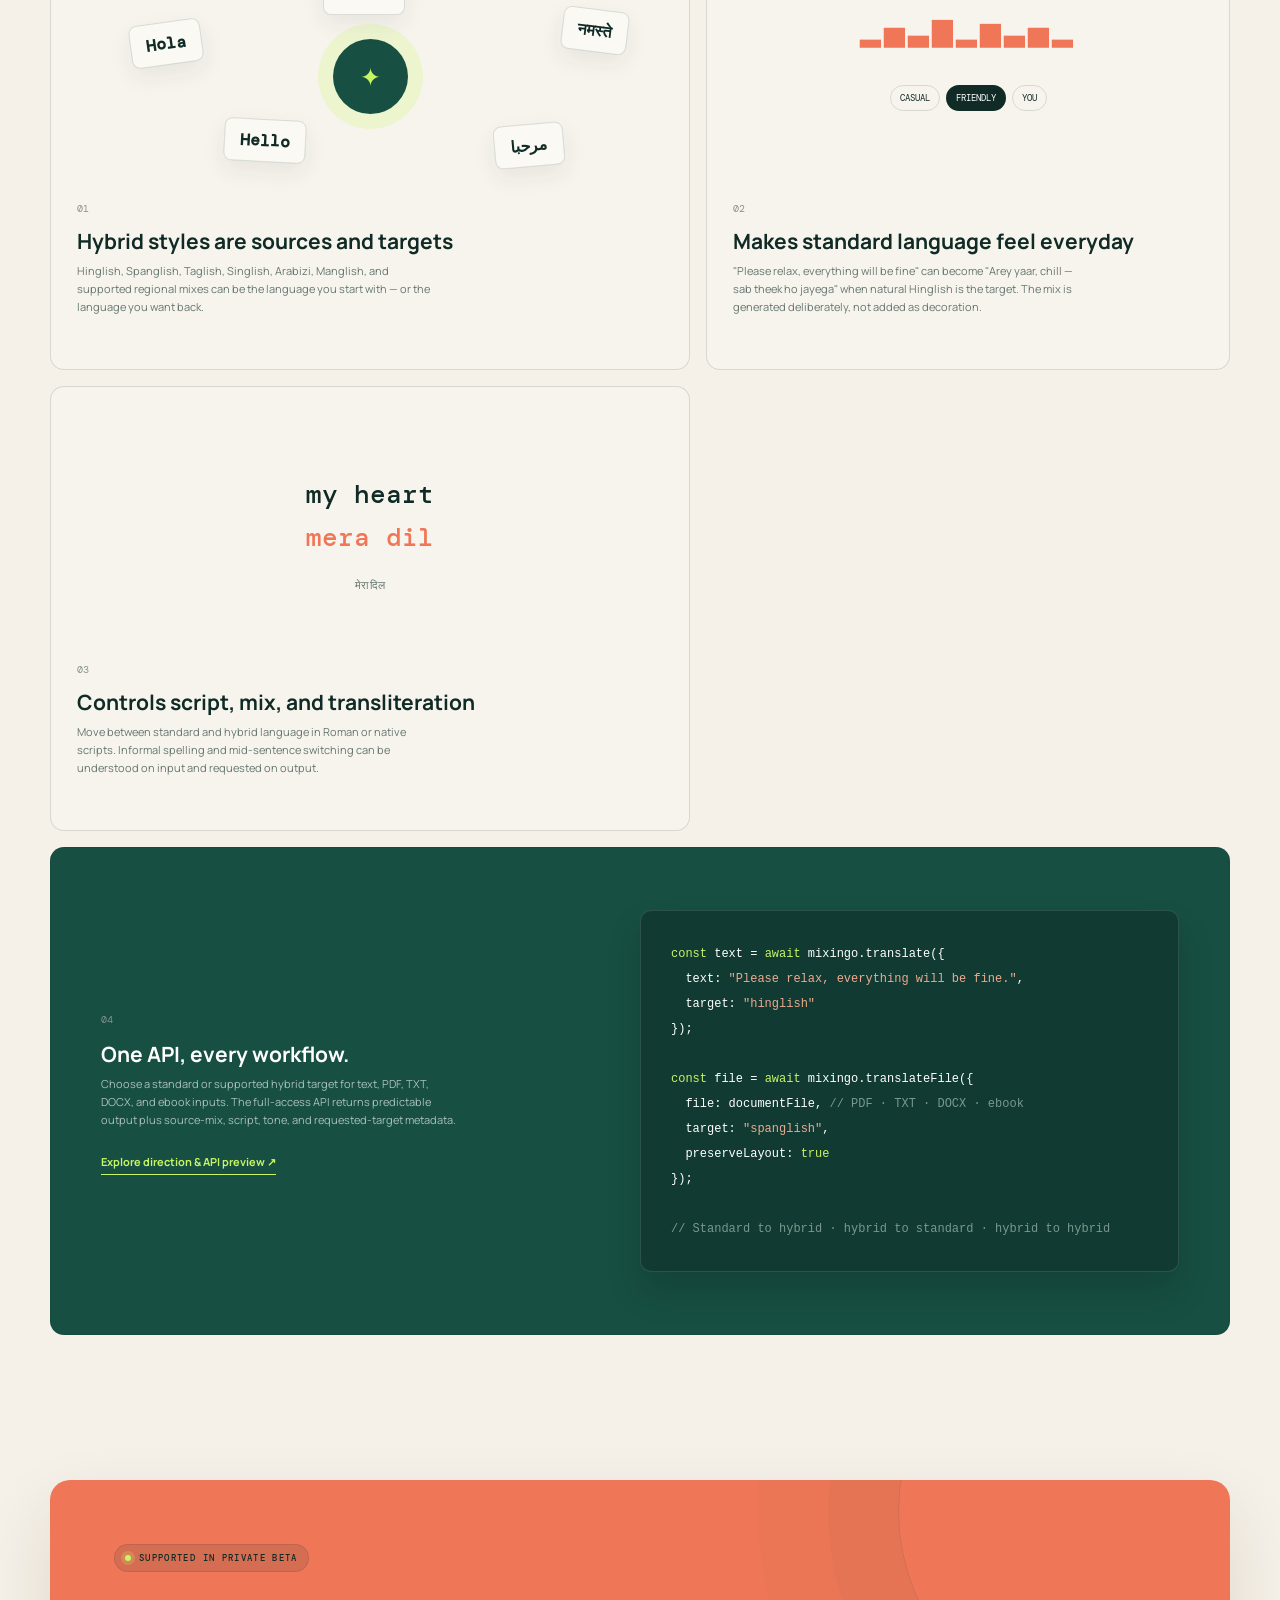
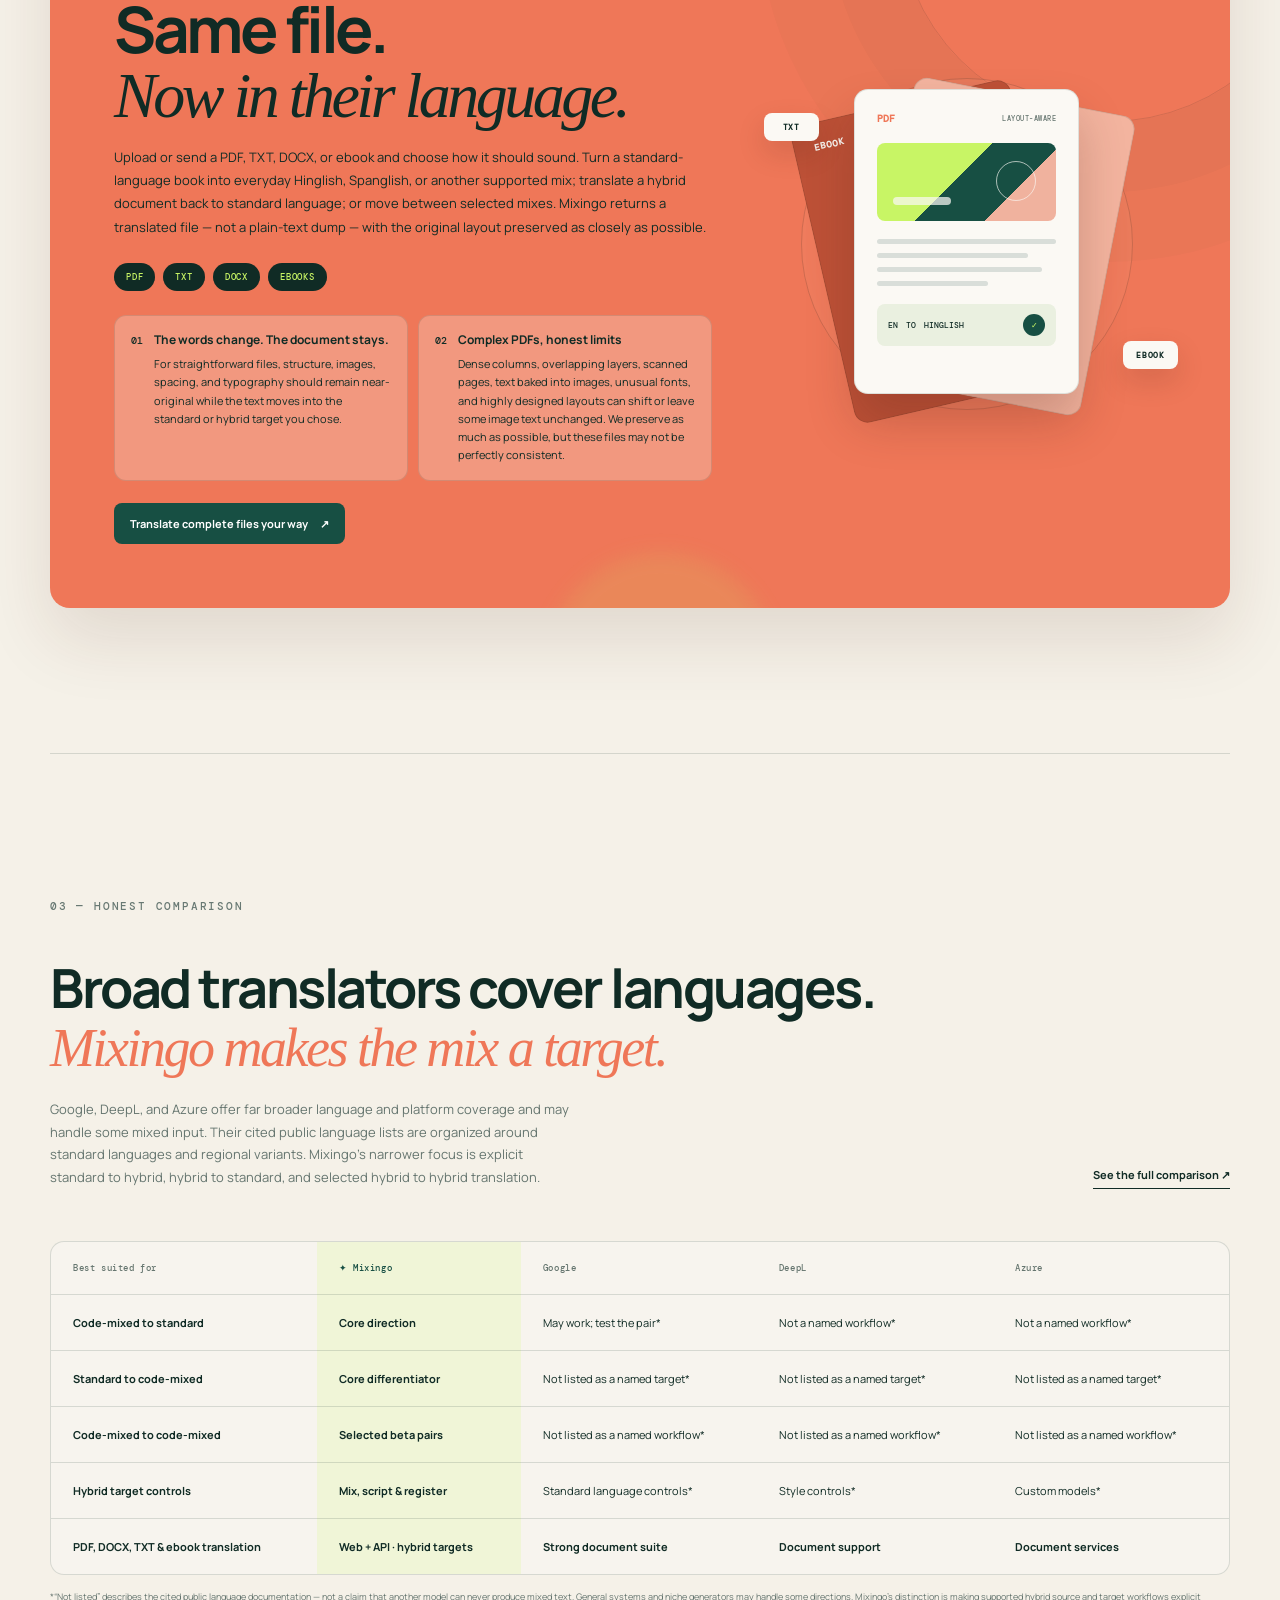
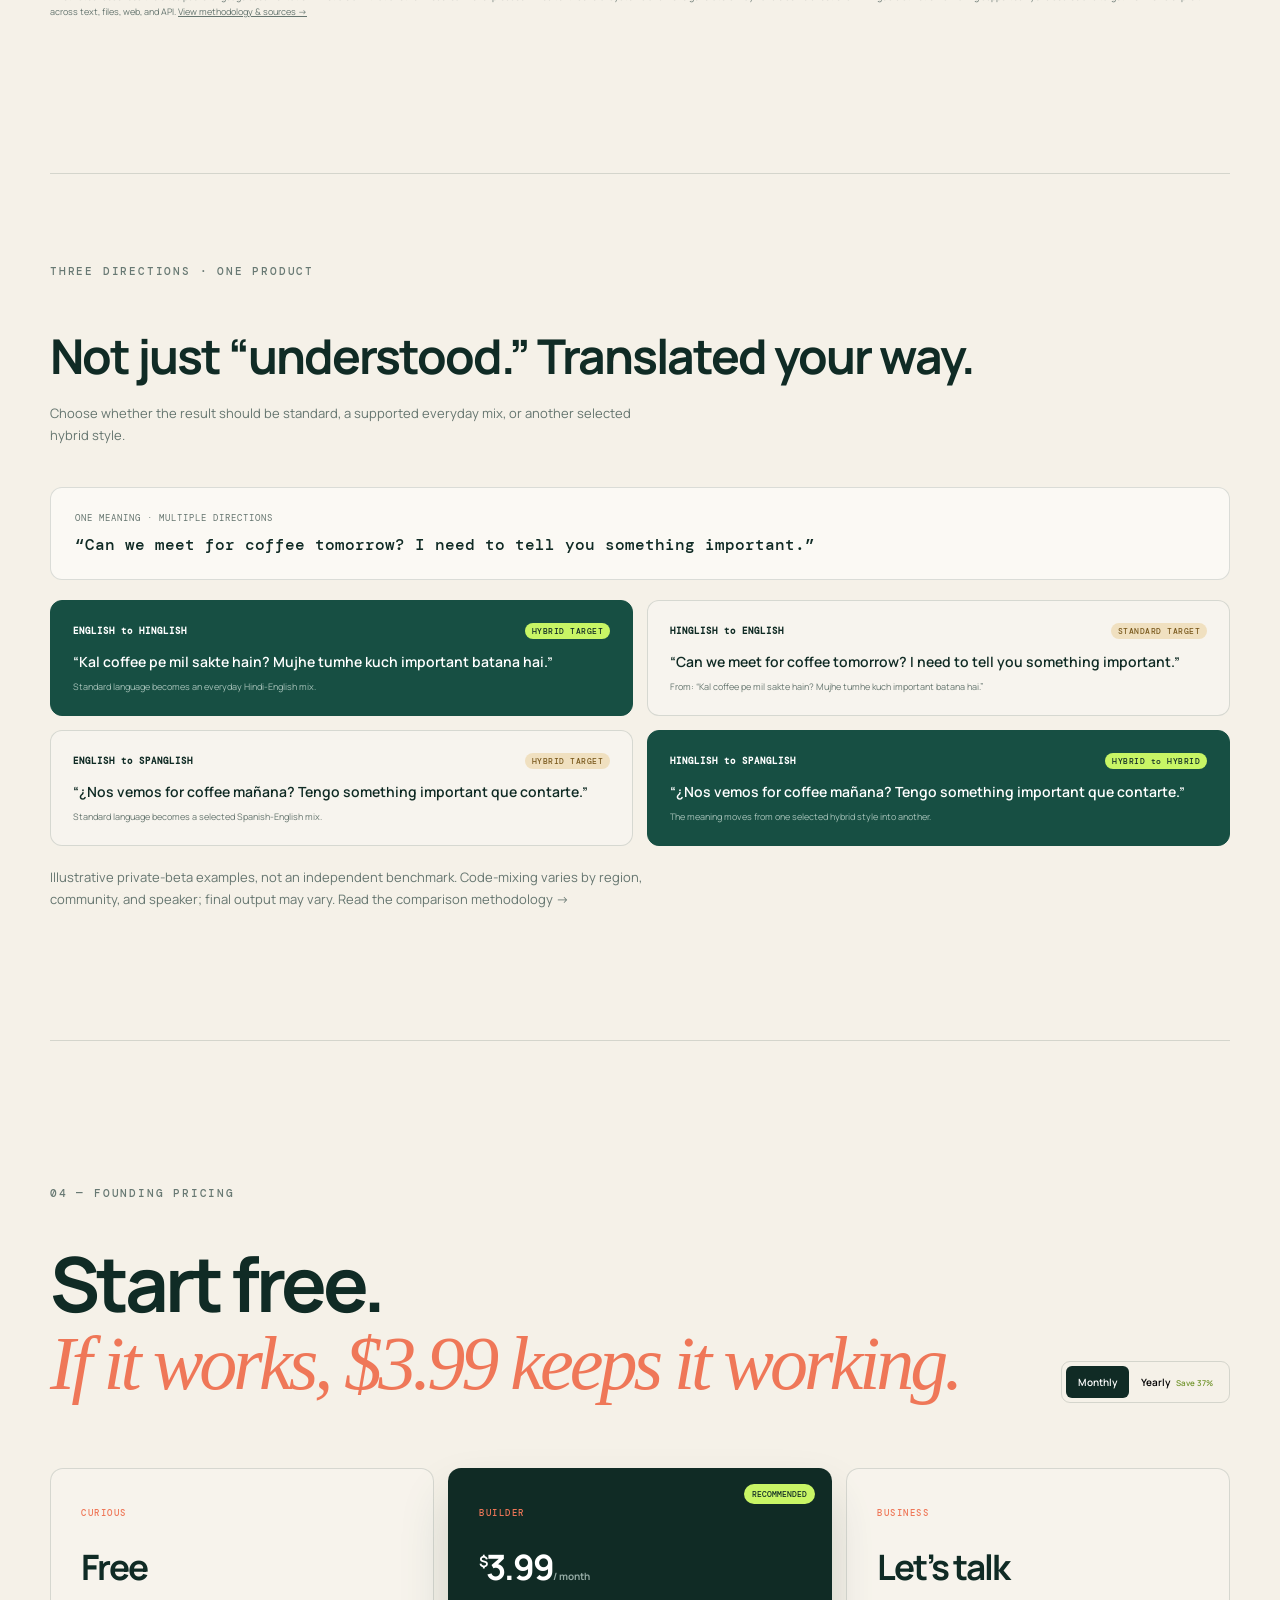
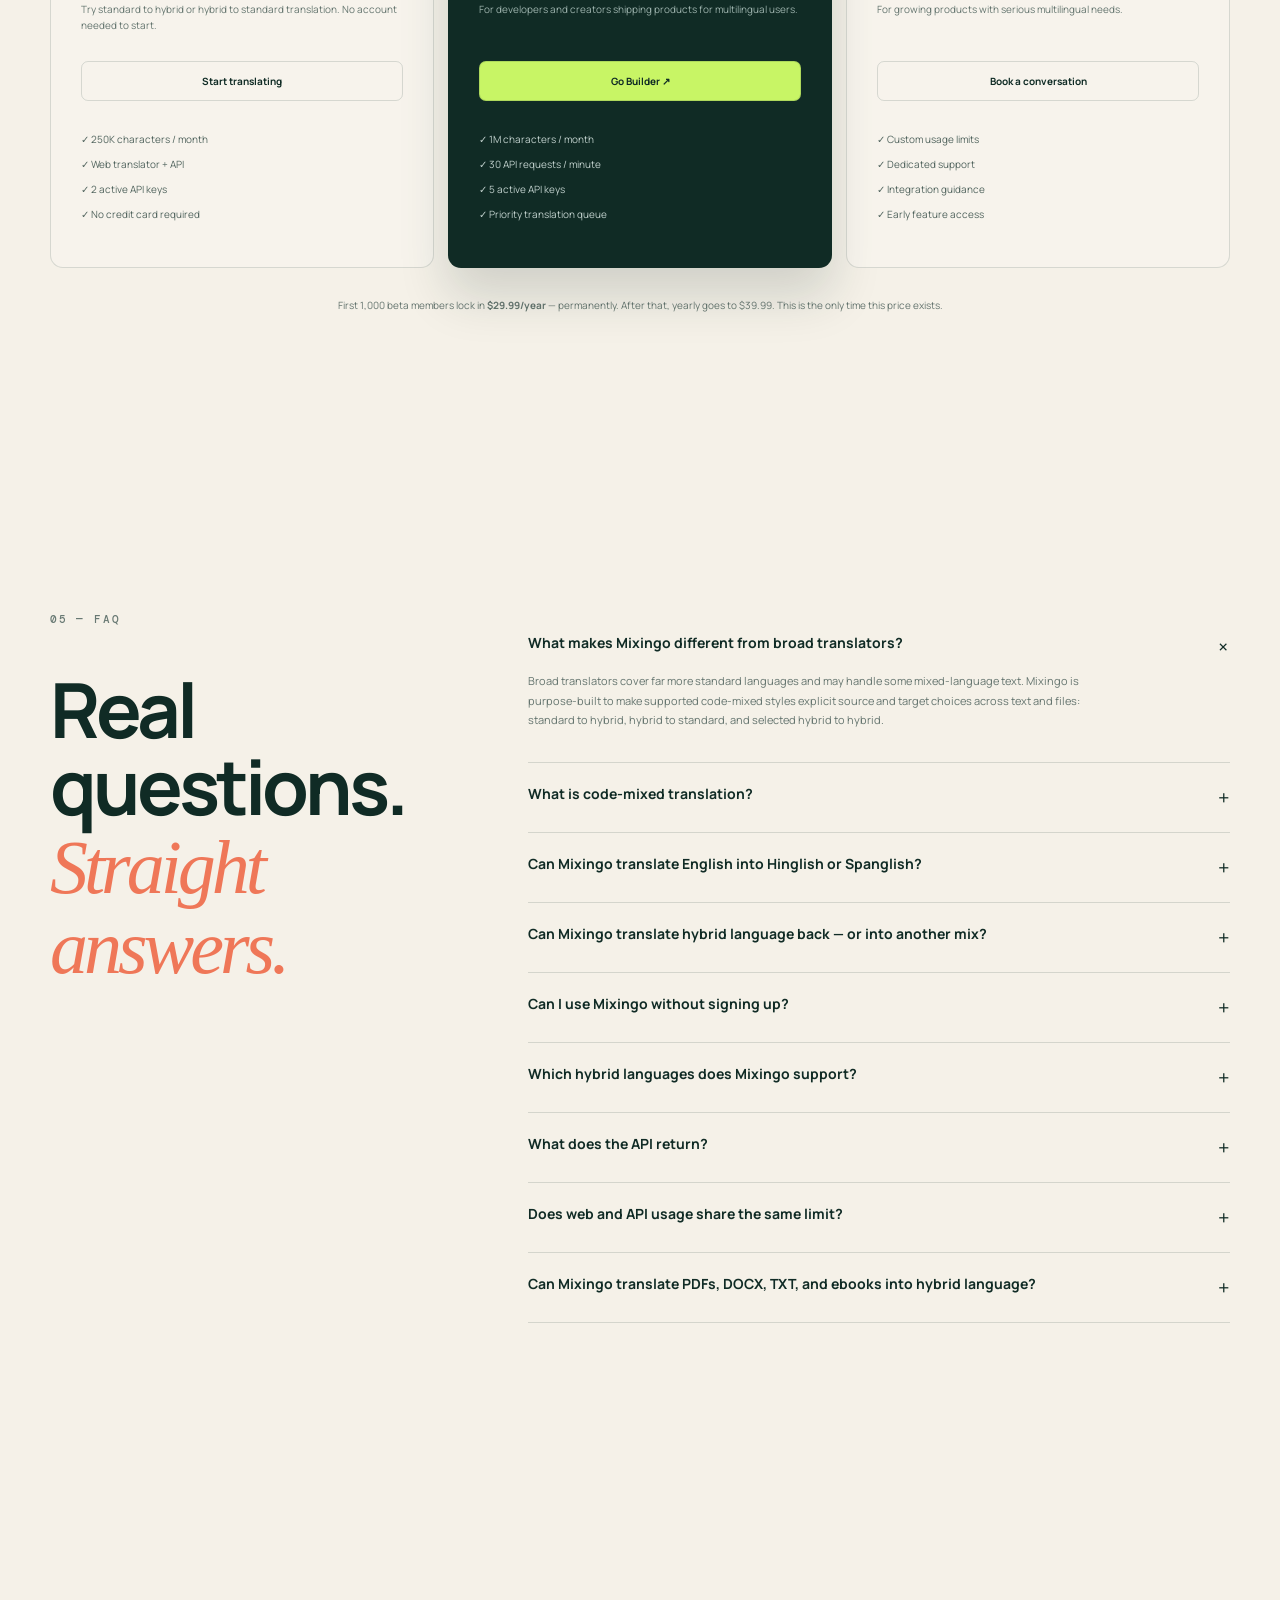
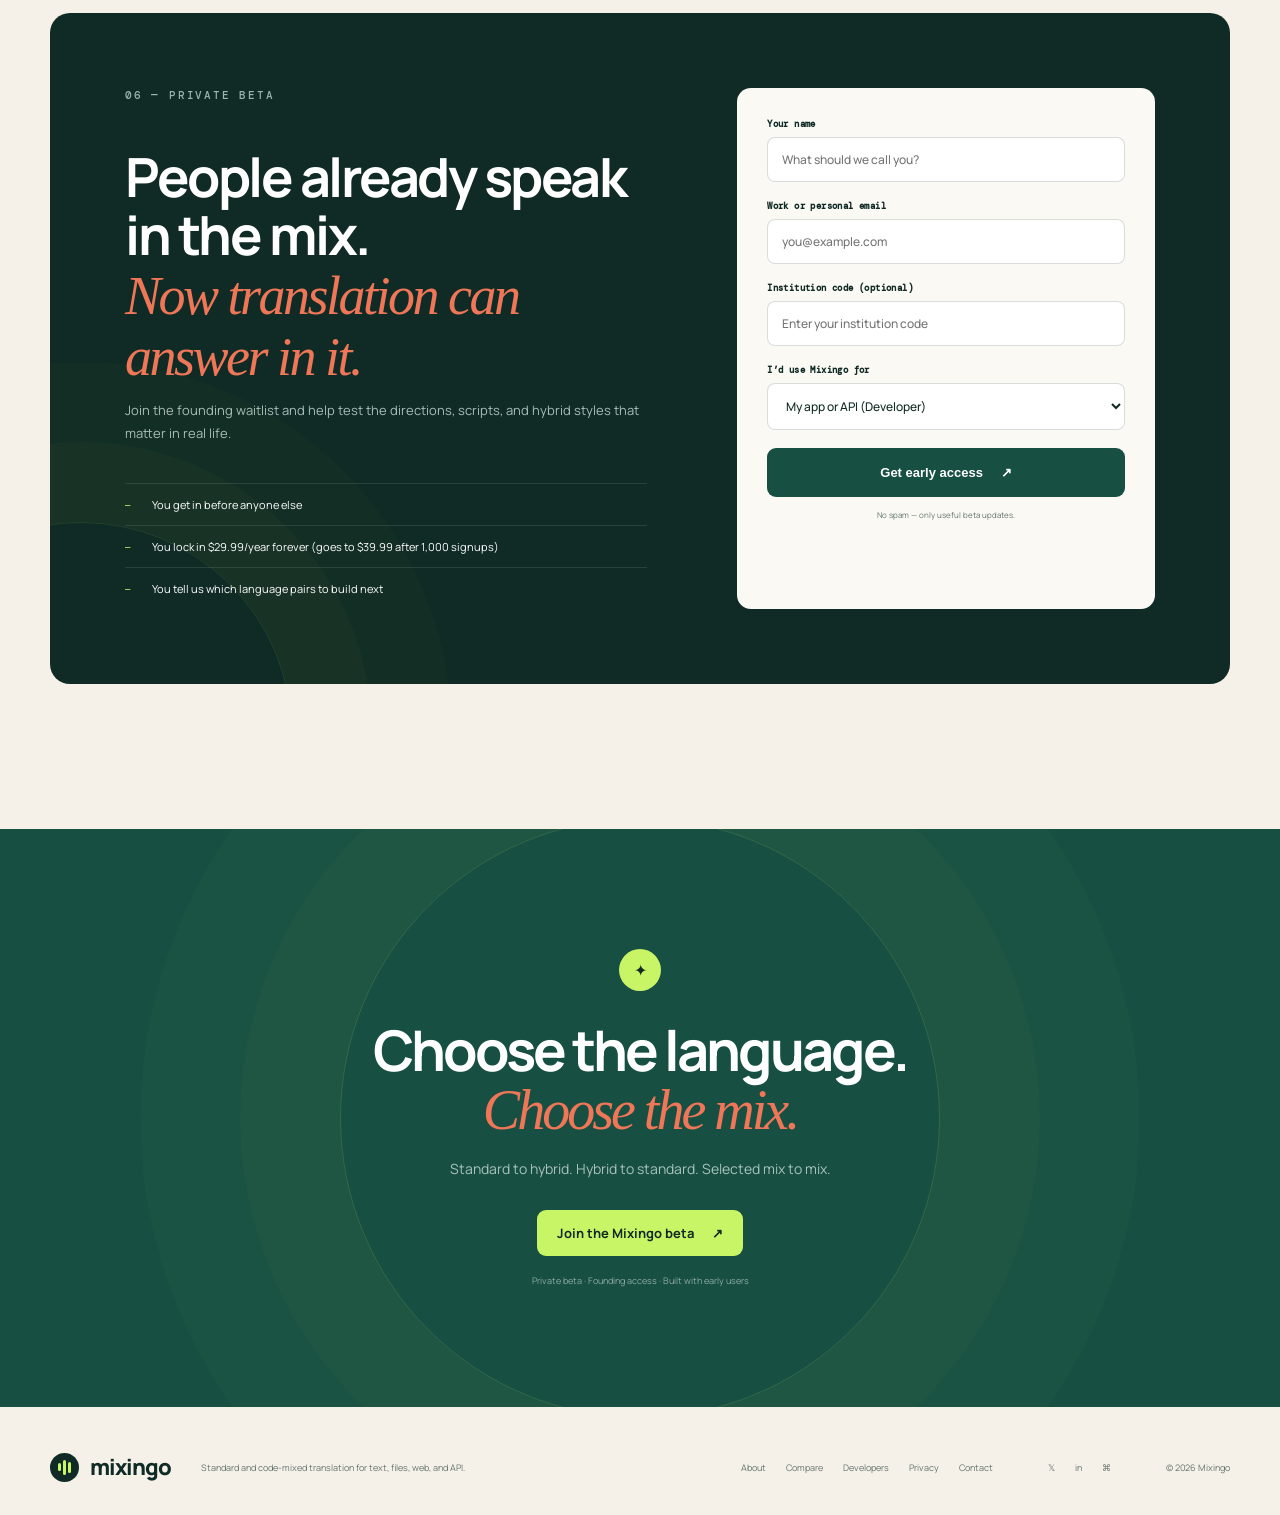
==== commit 187c1ccb: "chore: hide testimonials until verified" ====
--- a/index.html
+++ b/index.html
@@ -484,7 +484,8 @@
       <p class="live-compare-note">Illustrative private-beta examples, not an independent benchmark. Code-mixing varies by region, community, and speaker; final output may vary. <a href="compare.html#sources">Read the comparison methodology →</a></p>
     </section>
 
-    <section class="social-proof shell">
+    <!-- Temporarily hidden until Mixingo has verified, real customer feedback. Keep this markup for reactivation. -->
+    <section class="social-proof shell" hidden>
       <div class="section-label">EARLY REACTIONS</div>
       <h2>What beta testers say.</h2>
       <div class="social-proof-grid">
